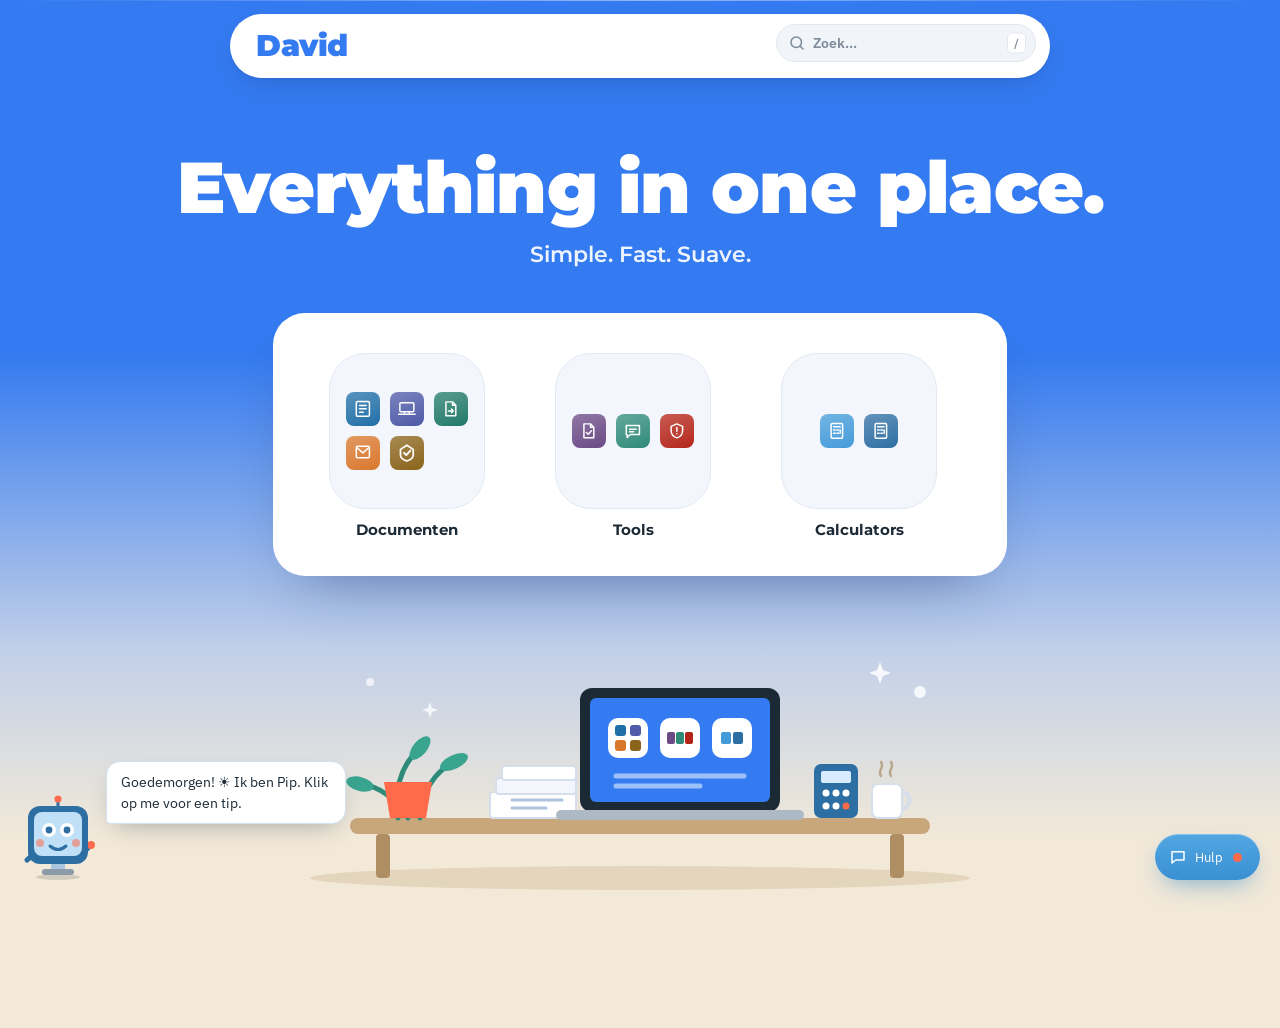
==== index.html @ 95abe72b "Add desk illustration at the bottom of the homepage" ====
<!DOCTYPE html>
<html lang="nl">
<head>
<meta charset="UTF-8">
<meta name="viewport" content="width=device-width, initial-scale=1.0">
<title>Suave – My Computer</title>
<link rel="preconnect" href="https://fonts.googleapis.com">
<link rel="preconnect" href="https://fonts.gstatic.com" crossorigin>
<link href="https://fonts.googleapis.com/css2?family=IBM+Plex+Sans:wght@400;500;600;700&display=swap" rel="stylesheet">
<link href="https://fonts.googleapis.com/css2?family=Montserrat:wght@600;700;800;900&display=swap" rel="stylesheet">
<link rel="icon" type="image/svg+xml" href="favicon.svg">
<link rel="stylesheet" href="site.css">
<style>
  body{ --page-width:1040px; }
  .app-bar-inner{ display:flex; align-items:center; justify-content:flex-end; gap:16px; min-height:40px; }
  .bar-search{ position:relative; display:block; width:260px; max-width:50vw; flex:none; transition:width .2s ease; }
  .bar-search:focus-within{ width:320px; }
  .bar-search input{ width:100%; box-sizing:border-box; min-height:38px; padding:7px 36px; border-radius:19px; font:inherit; font-size:14px; color:#fff;
    background:rgba(255,255,255,.18); border:1px solid rgba(255,255,255,.35); outline:none; -webkit-appearance:none; appearance:none; }
  .bar-search input::placeholder{ color:rgba(255,255,255,.85); }
  .bar-search input:focus{ background:#fff; color:var(--ink); border-color:#fff; box-shadow:0 0 0 3px rgba(255,255,255,.35); }
  .bar-search input:focus::placeholder{ color:#8794A0; }
  .bar-search svg{ position:absolute; left:12px; top:50%; transform:translateY(-50%); color:#fff; pointer-events:none; }
  .bar-search input:focus ~ svg{ color:var(--ink-soft); }
  .bar-search kbd{ position:absolute; right:10px; top:50%; transform:translateY(-50%); font:600 11px/1 var(--font); padding:4px 6px; border-radius:5px; background:rgba(255,255,255,.2); color:#fff; border:1px solid rgba(255,255,255,.35); }
  .bar-search input:focus ~ kbd{ display:none; }
  .sr-only{ position:absolute; width:1px; height:1px; overflow:hidden; clip:rect(0 0 0 0); }

  .home{ min-height:calc(100vh - 140px); display:flex; align-items:center; justify-content:center; padding:32px 16px 96px; box-sizing:border-box; }
  .grid{ list-style:none; margin:0; padding:0; display:grid; grid-template-columns:repeat(3, 170px); gap:56px; justify-content:center; }
  .folder, .app{ display:flex; flex-direction:column; align-items:center; gap:12px; text-decoration:none; color:var(--ink);
    background:none; border:0; padding:0; font:inherit; cursor:pointer; -webkit-tap-highlight-color:transparent; }
  .app-name{ font-size:15px; font-weight:600; text-align:center; line-height:1.25; }
  .folder-icon{ width:156px; height:156px; box-sizing:border-box; padding:18px; border-radius:36px; display:grid; grid-template-columns:repeat(3, 34px); gap:10px; align-content:center; justify-content:center;
    background:rgba(255,255,255,.85); border:1px solid var(--line); box-shadow:0 1px 2px rgba(28,42,54,.05), 0 16px 32px -18px rgba(28,42,54,.35);
    transition:transform .18s ease, box-shadow .18s ease; }
  .folder-icon > span{ aspect-ratio:1; border-radius:8px; display:grid; place-items:center; color:#fff;
    background:linear-gradient(160deg, color-mix(in srgb, var(--c) 75%, #fff), var(--c)); }
  .folder-icon > span{ width:34px; height:34px; } .folder-icon > span svg{ width:58%; height:58%; }
  .folder-icon.n2{ grid-template-columns:repeat(2, 34px); }
  .folder:hover .folder-icon, .folder:focus-visible .folder-icon{ transform:translateY(-4px) scale(1.03); box-shadow:0 1px 2px rgba(28,42,54,.05), 0 24px 40px -20px rgba(28,42,54,.45); }
  .folder:focus-visible{ outline:none; } .folder:focus-visible .folder-icon{ outline:3px solid var(--brand); outline-offset:3px; }

  .apps{ list-style:none; margin:0; padding:0; display:grid; grid-template-columns:repeat(var(--n, 4), 112px); gap:28px 20px; justify-content:center; }
  .app-icon{ width:72px; height:72px; border-radius:20px; display:grid; place-items:center; color:#fff;
    background:linear-gradient(160deg, color-mix(in srgb, var(--c) 72%, #fff), var(--c));
    box-shadow:inset 0 1px 0 rgba(255,255,255,.35), 0 10px 18px -10px var(--c); transition:transform .18s ease; }
  .app-icon svg{ width:34px; height:34px; }
  .app .app-name{ font-size:13.5px; }
  .app:hover .app-icon, .app:focus-visible .app-icon{ transform:translateY(-3px) scale(1.05); }
  .app:focus-visible{ outline:none; } .app:focus-visible .app-icon{ outline:3px solid var(--brand); outline-offset:3px; }

  .sheet{ position:fixed; inset:0; z-index:50; display:grid; place-items:center; padding:16px; background:rgba(20,34,48,.35); backdrop-filter:blur(6px); -webkit-backdrop-filter:blur(6px); }
  .sheet[hidden]{ display:none; }
  .sheet-box{ width:auto; max-width:100%; box-sizing:border-box; background:#fff; border-radius:28px; padding:22px 24px 32px; box-shadow:0 30px 80px -20px rgba(20,34,48,.45); animation:pop .18s ease; }
  @keyframes pop{ from{ opacity:0; transform:scale(.94); } to{ opacity:1; transform:none; } }
  .sheet-head{ display:flex; align-items:center; justify-content:space-between; gap:24px; margin:0 0 26px; }
  .sheet-box{ padding:24px 32px 34px; }
  .sheet-head h2{ margin:0; font-size:20px; font-weight:700; color:var(--ink); }
  .sheet-close{ width:36px; height:36px; border-radius:50%; border:0; background:#EEF3F8; color:var(--ink-soft); font-size:22px; line-height:1; cursor:pointer; }
  .sheet-close:hover{ background:#E1EAF2; color:var(--ink); }

  .results{ width:min(760px, 100%); } .results .apps{ grid-template-columns:repeat(auto-fill, 112px); }
  .results[hidden], .grid[hidden]{ display:none; }
  .results .app[hidden]{ display:none; }
  .no-results{ text-align:center; color:var(--ink-soft); margin:24px 0 0; }

  @media (max-width:560px){
    .grid{ grid-template-columns:repeat(3, 1fr); gap:20px; width:100%; }
    .folder-icon{ width:96px; height:96px; padding:10px; gap:5px; border-radius:24px; grid-template-columns:repeat(3, 22px); } .folder-icon > span{ width:22px; height:22px; } .folder-icon.n2{ grid-template-columns:repeat(2, 22px); }
    .folder-icon > span{ border-radius:6px; }
    .app-name{ font-size:13.5px; }
    .apps, .results .apps{ grid-template-columns:repeat(3, 1fr); gap:22px 8px; } .sheet-box{ width:100%; padding:20px 16px 28px; }
    .app-icon{ width:60px; height:60px; border-radius:16px; }
    .bar-search{ width:160px; } .bar-search:focus-within{ width:200px; } .bar-search kbd{ display:none; }
  }
  @media (prefers-reduced-motion:reduce){ .sheet-box{ animation:none; } .folder-icon, .app-icon{ transition:none; } }
  /* ---- Suave-stijl (paywithsuave.com) ---- */
  body{ background:#F2E9D8; }
  .app-bar{ position:absolute; top:0; left:0; right:0; z-index:5; background:transparent !important; border:0 !important; box-shadow:none !important; }
  .app-bar-inner{ max-width:820px; margin:14px auto 0; padding:10px 14px 10px 26px; background:#fff; border-radius:999px; justify-content:space-between;
    box-shadow:0 1px 2px rgba(20,40,80,.06), 0 10px 30px -14px rgba(20,40,80,.35); }
  .wordmark{ font:900 30px/1 "Montserrat", sans-serif; letter-spacing:-.5px; color:#347AF0; text-decoration:none; }
  .bar-search input{ color:var(--ink); background:#F1F4F9; border-color:#E3E8F0; }
  .bar-search input::placeholder{ color:#7D8A99; }
  .bar-search input:focus{ background:#fff; border-color:#347AF0; box-shadow:0 0 0 3px rgba(52,122,240,.18); }
  .bar-search svg{ color:#7D8A99; }
  .bar-search kbd{ background:#fff; color:#7D8A99; border-color:#E3E8F0; }
  .home{ min-height:100vh; flex-direction:column; justify-content:flex-start; padding:150px 16px 120px;
    background:linear-gradient(#347AF0 0%, #347AF0 38%, #C2D0E8 70%, #F2E9D8 90%, #F2E9D8 100%); }
  .page.home{ max-width:none; width:100%; margin:0; box-sizing:border-box; }
  .hero-title{ margin:0; font:900 clamp(40px, 6.5vw, 72px)/1.05 "Montserrat", sans-serif; letter-spacing:-1px; color:#fff; text-align:center; }
  .hero-sub{ margin:14px 0 44px; font:600 clamp(17px, 2vw, 22px)/1.35 "Montserrat", sans-serif; color:rgba(255,255,255,.92); text-align:center; }
  .panel{ background:#fff; border-radius:32px; padding:40px 56px 36px; box-shadow:0 30px 60px -30px rgba(20,40,80,.45); }
  .results.panel[hidden]{ display:none; }
  .folder-icon{ background:#F3F6FC; border-color:#E3E9F3; box-shadow:none; }
  .folder:hover .folder-icon, .folder:focus-visible .folder-icon{ box-shadow:0 18px 30px -18px rgba(52,122,240,.55); }
  .app-name{ font-family:"Montserrat", sans-serif; font-weight:700; }
  .sheet-head h2{ font-family:"Montserrat", sans-serif; font-weight:800; }
  @media (max-width:560px){
    .app-bar-inner{ margin:10px 10px 0; padding:8px 8px 8px 18px; }
    .wordmark{ font-size:24px; }
    .home{ padding-top:110px; }
    .panel{ padding:26px 14px 22px; border-radius:24px; width:100%; box-sizing:border-box; }
    .hero-sub{ margin-bottom:28px; }
  }
  .scene{ width:min(720px, 100%); margin:56px auto 0; }
  .scene svg{ display:block; width:100%; height:auto; }
  .home{ padding-bottom:40px; }
</style>
</head>
<body>
<header class="app-bar">
  <div class="app-bar-inner">
    <a class="wordmark" href="index.html" aria-label="David – startpagina">David</a>
    <label class="finder bar-search"><span class="sr-only" style="position:absolute;width:1px;height:1px;overflow:hidden;clip:rect(0 0 0 0)">Zoek een document</span>
      <input id="finder" type="search" placeholder="Zoek…" autocomplete="off">
      <svg width="18" height="18" viewBox="0 0 24 24" fill="none" aria-hidden="true"><circle cx="11" cy="11" r="7" stroke="currentColor" stroke-width="2"/><path d="M20 20L16 16" stroke="currentColor" stroke-width="2" stroke-linecap="round"/></svg>
      <kbd>/</kbd></label>
  </div>
</header>
<main class="page home">
  <h1 class="hero-title">Everything in one place.</h1>
  <p class="hero-sub">Simple. Fast. Suave.</p>
  <div class="panel" id="folders-panel">
  <ul class="grid" id="folders">
<li><button class="folder" type="button" data-open="docs" aria-haspopup="dialog"><span class="folder-icon"><span style="--c:#1F6FA8"><svg width="22" height="22" viewBox="0 0 24 24" fill="none" aria-hidden="true"><rect x="4" y="3" width="16" height="18" rx="1.5" stroke="currentColor" stroke-width="1.8"/><path d="M8 8H16M8 12H16M8 16H12.5" stroke="currentColor" stroke-width="1.8" stroke-linecap="round"/></svg></span><span style="--c:#4F5AA8"><svg width="22" height="22" viewBox="0 0 24 24" fill="none" aria-hidden="true"><rect x="3.5" y="4.5" width="17" height="11" rx="1.2" stroke="currentColor" stroke-width="1.8"/><path d="M2 18.5H22" stroke="currentColor" stroke-width="1.8" stroke-linecap="round"/><path d="M9.5 15.5L8.7 18.5M14.5 15.5L15.3 18.5" stroke="currentColor" stroke-width="1.6" stroke-linecap="round"/></svg></span><span style="--c:#1F7A6A"><svg width="22" height="22" viewBox="0 0 24 24" fill="none" aria-hidden="true"><path d="M6 3.5H14L18 7.5V20.5H6V3.5Z" stroke="currentColor" stroke-width="1.8" stroke-linejoin="round"/><path d="M14 3.5V7.5H18" stroke="currentColor" stroke-width="1.8" stroke-linejoin="round"/><path d="M9 14.5H15M15 14.5L12.8 12.3M15 14.5L12.8 16.7" stroke="currentColor" stroke-width="1.8" stroke-linecap="round" stroke-linejoin="round"/></svg></span><span style="--c:#D9772B"><svg width="22" height="22" viewBox="0 0 24 24" fill="none" aria-hidden="true"><path d="M4 5.5C4 4.67 4.67 4 5.5 4H18.5C19.33 4 20 4.67 20 5.5V16.5C20 17.33 19.33 18 18.5 18H5.5C4.67 18 4 17.33 4 16.5V5.5Z" stroke="currentColor" stroke-width="1.8"/><path d="M4.5 5.5L12 12L19.5 5.5" stroke="currentColor" stroke-width="1.8" stroke-linecap="round" stroke-linejoin="round"/></svg></span><span style="--c:#8A6418"><svg width="22" height="22" viewBox="8 8 32 34" fill="none" aria-hidden="true"><path d="M13 19L24 12L35 19V29C35 34 30 37 24 39C18 37 13 34 13 29V19Z" stroke="currentColor" stroke-width="3" stroke-linejoin="round"/><path d="M19 25L23 29L30 21" stroke="currentColor" stroke-width="3.2" stroke-linecap="round" stroke-linejoin="round"/></svg></span></span><span class="app-name">Documenten</span></button></li>
<li><button class="folder" type="button" data-open="tools" aria-haspopup="dialog"><span class="folder-icon"><span style="--c:#6B4A86"><svg width="22" height="22" viewBox="0 0 24 24" fill="none" aria-hidden="true"><path d="M6 3.5H14L18 7.5V20.5H6V3.5Z" stroke="currentColor" stroke-width="1.8" stroke-linejoin="round"/><path d="M14 3.5V7.5H18" stroke="currentColor" stroke-width="1.8" stroke-linejoin="round"/><path d="M9 14L11.2 16.2L15.2 12" stroke="currentColor" stroke-width="1.8" stroke-linecap="round" stroke-linejoin="round"/></svg></span><span style="--c:#2E8B7A"><svg width="22" height="22" viewBox="0 0 24 24" fill="none" aria-hidden="true"><path d="M4 5.5H20V16.5H9L5 20V16.5H4V5.5Z" stroke="currentColor" stroke-width="1.8" stroke-linejoin="round"/><path d="M8 10H16M8 13H13" stroke="currentColor" stroke-width="1.8" stroke-linecap="round"/></svg></span><span style="--c:#B42318"><svg width="22" height="22" viewBox="0 0 24 24" fill="none" aria-hidden="true"><path d="M12 3.5L19 6.5V11.5C19 15.8 16 19.2 12 20.5C8 19.2 5 15.8 5 11.5V6.5L12 3.5Z" stroke="currentColor" stroke-width="1.8" stroke-linejoin="round"/><path d="M12 8V12.5M12 15.5V15.6" stroke="currentColor" stroke-width="1.8" stroke-linecap="round"/></svg></span></span><span class="app-name">Tools</span></button></li>
<li><button class="folder" type="button" data-open="calc" aria-haspopup="dialog"><span class="folder-icon n2"><span style="--c:#439BDA"><svg width="22" height="22" viewBox="0 0 24 24" fill="none" aria-hidden="true"><rect x="5" y="3" width="14" height="18" rx="1.5" stroke="currentColor" stroke-width="1.8"/><path d="M8 7H16M8 11H10M12 11H14M8 15H10M12 15H14M16 11V15" stroke="currentColor" stroke-width="1.8" stroke-linecap="round"/></svg></span><span style="--c:#2E6FA3"><svg width="22" height="22" viewBox="0 0 24 24" fill="none" aria-hidden="true"><rect x="5" y="3" width="14" height="18" rx="1.5" stroke="currentColor" stroke-width="1.8"/><path d="M8 7H16M8 11H10M12 11H14M8 15H10M12 15H14M16 11V15" stroke="currentColor" stroke-width="1.8" stroke-linecap="round"/></svg></span></span><span class="app-name">Calculators</span></button></li>
  </ul>
  </div>
  <div class="scene" aria-hidden="true"><svg viewBox="0 0 720 260" fill="none" xmlns="http://www.w3.org/2000/svg">
    <ellipse cx="360" cy="246" rx="330" ry="12" fill="#E4D6BC"/>
    <rect x="70" y="186" width="580" height="16" rx="8" fill="#C9A77C"/>
    <rect x="96" y="202" width="14" height="44" rx="4" fill="#B08E63"/><rect x="610" y="202" width="14" height="44" rx="4" fill="#B08E63"/>
    <path d="M118 186c-4-30 4-54 22-70M140 186c2-26 14-46 34-56M128 186c-14-22-30-32-48-34" stroke="#2E8B7A" stroke-width="5" stroke-linecap="round"/>
    <ellipse cx="140" cy="116" rx="14" ry="7" transform="rotate(-50 140 116)" fill="#3AA58F"/><ellipse cx="174" cy="130" rx="15" ry="7" transform="rotate(-25 174 130)" fill="#3AA58F"/><ellipse cx="80" cy="152" rx="14" ry="7" transform="rotate(15 80 152)" fill="#3AA58F"/>
    <path d="M104 150h48l-6 36h-36z" fill="#FF6B4A"/>
    <rect x="210" y="160" width="86" height="26" rx="3" fill="#fff" stroke="#D5DFEC" stroke-width="2"/><rect x="216" y="146" width="80" height="16" rx="3" fill="#F3F6FC" stroke="#D5DFEC" stroke-width="2"/><rect x="222" y="134" width="74" height="14" rx="3" fill="#fff" stroke="#D5DFEC" stroke-width="2"/>
    <path d="M232 168h50M232 176h34" stroke="#AFC3DD" stroke-width="3" stroke-linecap="round"/>
    <rect x="300" y="56" width="200" height="124" rx="12" fill="#1C2A36"/><rect x="310" y="66" width="180" height="104" rx="6" fill="#347AF0"/>
    <rect x="276" y="178" width="248" height="10" rx="5" fill="#AEB9C6"/>
    <rect x="328" y="86" width="40" height="40" rx="10" fill="#fff"/><rect x="380" y="86" width="40" height="40" rx="10" fill="#fff"/><rect x="432" y="86" width="40" height="40" rx="10" fill="#fff"/>
    <rect x="335" y="93" width="11" height="11" rx="3" fill="#1F6FA8"/><rect x="350" y="93" width="11" height="11" rx="3" fill="#4F5AA8"/><rect x="335" y="108" width="11" height="11" rx="3" fill="#D9772B"/><rect x="350" y="108" width="11" height="11" rx="3" fill="#8A6418"/>
    <rect x="387" y="100" width="8" height="12" rx="2" fill="#6B4A86"/><rect x="396" y="100" width="8" height="12" rx="2" fill="#2E8B7A"/><rect x="405" y="100" width="8" height="12" rx="2" fill="#B42318"/>
    <rect x="441" y="100" width="10" height="12" rx="2" fill="#439BDA"/><rect x="453" y="100" width="10" height="12" rx="2" fill="#2E6FA3"/>
    <path d="M336 144h128M336 154h84" stroke="#9CC0F8" stroke-width="5" stroke-linecap="round"/>
    <rect x="534" y="132" width="44" height="54" rx="7" fill="#2E6FA3"/><rect x="541" y="139" width="30" height="12" rx="2" fill="#D9ECFF"/>
    <g fill="#fff"><circle cx="546" cy="161" r="3.5"/><circle cx="556" cy="161" r="3.5"/><circle cx="566" cy="161" r="3.5"/><circle cx="546" cy="174" r="3.5"/><circle cx="556" cy="174" r="3.5"/><circle cx="566" cy="174" r="3.5" fill="#FF6B4A"/></g>
    <rect x="592" y="152" width="30" height="34" rx="6" fill="#fff" stroke="#D5DFEC" stroke-width="2"/><path d="M622 160c10 0 10 16 0 16" stroke="#D5DFEC" stroke-width="4" fill="none"/>
    <path d="M601 144c-4-6 4-8 0-14M611 144c-4-6 4-8 0-14" stroke="#B9A88C" stroke-width="2.5" stroke-linecap="round"/>
    <circle cx="640" cy="60" r="6" fill="#fff" opacity=".8"/><circle cx="90" cy="50" r="4" fill="#fff" opacity=".7"/><path d="M600 30l3 8 8 3-8 3-3 8-3-8-8-3 8-3z" fill="#fff" opacity=".85"/><path d="M150 70l2 6 6 2-6 2-2 6-2-6-6-2 6-2z" fill="#fff" opacity=".8"/>
  </svg></div>
  <div class="results panel" id="results" hidden><ul class="apps"><li><a class="app" href="customer-statement.html" style="--c:#1F6FA8" title="Openstaand saldo, te late betalingen en eventueel 15% incassokosten, per contract opgebouwd. Hiervandaan open je ook de lease, final notice en factoring, al ingevuld." data-search="customer statement openstaand saldo, te late betalingen en eventueel 15% incassokosten, per contract opgebouwd. hiervandaan open je ook de lease, final notice en factoring, al ingevuld."><span class="app-icon"><svg width="22" height="22" viewBox="0 0 24 24" fill="none" aria-hidden="true"><rect x="4" y="3" width="16" height="18" rx="1.5" stroke="currentColor" stroke-width="1.8"/><path d="M8 8H16M8 12H16M8 16H12.5" stroke="currentColor" stroke-width="1.8" stroke-linecap="round"/></svg></span><span class="app-name">Customer Statement</span></a></li><li><a class="app" href="lease-agreement.html" style="--c:#4F5AA8" title="Huurovereenkomst met koopoptie. Looptijd, einddatum en contractnummer worden automatisch ingevuld." data-search="lease contract huurovereenkomst met koopoptie. looptijd, einddatum en contractnummer worden automatisch ingevuld."><span class="app-icon"><svg width="22" height="22" viewBox="0 0 24 24" fill="none" aria-hidden="true"><rect x="3.5" y="4.5" width="17" height="11" rx="1.2" stroke="currentColor" stroke-width="1.8"/><path d="M2 18.5H22" stroke="currentColor" stroke-width="1.8" stroke-linecap="round"/><path d="M9.5 15.5L8.7 18.5M14.5 15.5L15.3 18.5" stroke="currentColor" stroke-width="1.6" stroke-linecap="round"/></svg></span><span class="app-name">Lease Contract</span></a></li><li><a class="app" href="factoring.html" style="--c:#1F7A6A" title="Verkoop van facturen aan Suave Solutions LLC. MIMI VENTURE staat standaard als verkoper, de handtekeningen blijven leeg en de PDF krijgt de naam van het abonnement en de klant." data-search="factoring verkoop van facturen aan suave solutions llc. mimi venture staat standaard als verkoper, de handtekeningen blijven leeg en de pdf krijgt de naam van het abonnement en de klant."><span class="app-icon"><svg width="22" height="22" viewBox="0 0 24 24" fill="none" aria-hidden="true"><path d="M6 3.5H14L18 7.5V20.5H6V3.5Z" stroke="currentColor" stroke-width="1.8" stroke-linejoin="round"/><path d="M14 3.5V7.5H18" stroke="currentColor" stroke-width="1.8" stroke-linejoin="round"/><path d="M9 14.5H15M15 14.5L12.8 12.3M15 14.5L12.8 16.7" stroke="currentColor" stroke-width="1.8" stroke-linecap="round" stroke-linejoin="round"/></svg></span><span class="app-name">Factoring</span></a></li><li><a class="app" href="final-notice.html" style="--c:#D9772B" title="Laatste betalingsherinnering als e-mail, met automatische escalatiedatum. Klaar om als PDF te bewaren." data-search="final notice laatste betalingsherinnering als e-mail, met automatische escalatiedatum. klaar om als pdf te bewaren."><span class="app-icon"><svg width="22" height="22" viewBox="0 0 24 24" fill="none" aria-hidden="true"><path d="M4 5.5C4 4.67 4.67 4 5.5 4H18.5C19.33 4 20 4.67 20 5.5V16.5C20 17.33 19.33 18 18.5 18H5.5C4.67 18 4 17.33 4 16.5V5.5Z" stroke="currentColor" stroke-width="1.8"/><path d="M4.5 5.5L12 12L19.5 5.5" stroke="currentColor" stroke-width="1.8" stroke-linecap="round" stroke-linejoin="round"/></svg></span><span class="app-name">Final Notice</span></a></li><li><a class="app" href="bevel-tot-betaling.html" style="--c:#8A6418" title="Verzoekschrift aan het Gerecht om de gedaagde te laten veroordelen tot betaling. Download als Word of PDF." data-search="bevel tot betaling verzoekschrift aan het gerecht om de gedaagde te laten veroordelen tot betaling. download als word of pdf."><span class="app-icon"><svg width="22" height="22" viewBox="8 8 32 34" fill="none" aria-hidden="true"><path d="M13 19L24 12L35 19V29C35 34 30 37 24 39C18 37 13 34 13 29V19Z" stroke="currentColor" stroke-width="3" stroke-linejoin="round"/><path d="M19 25L23 29L30 21" stroke="currentColor" stroke-width="3.2" stroke-linecap="round" stroke-linejoin="round"/></svg></span><span class="app-name">Bevel tot Betaling</span></a></li><li><a class="app" href="betalingen-boeken.html" style="--c:#6B4A86" title="Boek de betalingen uit het rapport van de deurwaarder automatisch in Suave, met een lijst van wat wel en niet geboekt is." data-search="betalingen boeken boek de betalingen uit het rapport van de deurwaarder automatisch in suave, met een lijst van wat wel en niet geboekt is."><span class="app-icon"><svg width="22" height="22" viewBox="0 0 24 24" fill="none" aria-hidden="true"><path d="M6 3.5H14L18 7.5V20.5H6V3.5Z" stroke="currentColor" stroke-width="1.8" stroke-linejoin="round"/><path d="M14 3.5V7.5H18" stroke="currentColor" stroke-width="1.8" stroke-linejoin="round"/><path d="M9 14L11.2 16.2L15.2 12" stroke="currentColor" stroke-width="1.8" stroke-linecap="round" stroke-linejoin="round"/></svg></span><span class="app-name">Betalingen boeken</span></a></li><li><a class="app" href="herinneringen.html" style="--c:#2E8B7A" title="Lees de past due list in Suave en stuur iedereen automatisch de juiste WhatsApp-template (of e-mail) via Intercom." data-search="herinneringen lees de past due list in suave en stuur iedereen automatisch de juiste whatsapp-template (of e-mail) via intercom."><span class="app-icon"><svg width="22" height="22" viewBox="0 0 24 24" fill="none" aria-hidden="true"><path d="M4 5.5H20V16.5H9L5 20V16.5H4V5.5Z" stroke="currentColor" stroke-width="1.8" stroke-linejoin="round"/><path d="M8 10H16M8 13H13" stroke="currentColor" stroke-width="1.8" stroke-linecap="round"/></svg></span><span class="app-name">Herinneringen</span></a></li><li><a class="app" href="fraude.html" style="--c:#B42318" title="Lijst van fraudegebruikers met naam, e-mail, telefoon en maandbedrag, opgeslagen in Cloudflare. Stuur ze de collection_template via Intercom." data-search="fraude contacten lijst van fraudegebruikers met naam, e-mail, telefoon en maandbedrag, opgeslagen in cloudflare. stuur ze de collection_template via intercom."><span class="app-icon"><svg width="22" height="22" viewBox="0 0 24 24" fill="none" aria-hidden="true"><path d="M12 3.5L19 6.5V11.5C19 15.8 16 19.2 12 20.5C8 19.2 5 15.8 5 11.5V6.5L12 3.5Z" stroke="currentColor" stroke-width="1.8" stroke-linejoin="round"/><path d="M12 8V12.5M12 15.5V15.6" stroke="currentColor" stroke-width="1.8" stroke-linecap="round"/></svg></span><span class="app-name">Fraude Contacten</span></a></li><li><a class="app" href="care-plan.html" style="--c:#439BDA" title="Maandbedrag voor product (24% APR) en care plan per looptijd: 30 dagen 7%, 4 mnd 22%, 6 mnd 27%, 12 mnd 46,5%, 24 mnd 93% markup." data-search="care plan maandbedrag voor product (24% apr) en care plan per looptijd: 30 dagen 7%, 4 mnd 22%, 6 mnd 27%, 12 mnd 46,5%, 24 mnd 93% markup."><span class="app-icon"><svg width="22" height="22" viewBox="0 0 24 24" fill="none" aria-hidden="true"><rect x="5" y="3" width="14" height="18" rx="1.5" stroke="currentColor" stroke-width="1.8"/><path d="M8 7H16M8 11H10M12 11H14M8 15H10M12 15H14M16 11V15" stroke="currentColor" stroke-width="1.8" stroke-linecap="round"/></svg></span><span class="app-name">Care Plan</span></a></li><li><a class="app" href="remaining-balance.html" style="--c:#2E6FA3" title="Openstaand saldo van een lease na X betalingen, met de rentes die volgen uit de nieuwe markups (30 dagen 84%, 4 mnd 280,56%, 6 mnd 118,86%, 12 mnd 94,2%, 24 mnd 81,99% per jaar)." data-search="remaining balance openstaand saldo van een lease na x betalingen, met de rentes die volgen uit de nieuwe markups (30 dagen 84%, 4 mnd 280,56%, 6 mnd 118,86%, 12 mnd 94,2%, 24 mnd 81,99% per jaar)."><span class="app-icon"><svg width="22" height="22" viewBox="0 0 24 24" fill="none" aria-hidden="true"><rect x="5" y="3" width="14" height="18" rx="1.5" stroke="currentColor" stroke-width="1.8"/><path d="M8 7H16M8 11H10M12 11H14M8 15H10M12 15H14M16 11V15" stroke="currentColor" stroke-width="1.8" stroke-linecap="round"/></svg></span><span class="app-name">Remaining Balance</span></a></li></ul><p class="no-results" id="no-results" hidden>Geen tools gevonden.</p></div>
</main>
<div class="sheet" id="sheet-docs" role="dialog" aria-modal="true" aria-label="Documenten" hidden><div class="sheet-box"><div class="sheet-head"><h2>Documenten</h2><button class="sheet-close" type="button" aria-label="Sluiten">&times;</button></div><ul class="apps" style="--n:5"><li><a class="app" href="customer-statement.html" style="--c:#1F6FA8" title="Openstaand saldo, te late betalingen en eventueel 15% incassokosten, per contract opgebouwd. Hiervandaan open je ook de lease, final notice en factoring, al ingevuld." data-search="customer statement openstaand saldo, te late betalingen en eventueel 15% incassokosten, per contract opgebouwd. hiervandaan open je ook de lease, final notice en factoring, al ingevuld."><span class="app-icon"><svg width="22" height="22" viewBox="0 0 24 24" fill="none" aria-hidden="true"><rect x="4" y="3" width="16" height="18" rx="1.5" stroke="currentColor" stroke-width="1.8"/><path d="M8 8H16M8 12H16M8 16H12.5" stroke="currentColor" stroke-width="1.8" stroke-linecap="round"/></svg></span><span class="app-name">Customer Statement</span></a></li><li><a class="app" href="lease-agreement.html" style="--c:#4F5AA8" title="Huurovereenkomst met koopoptie. Looptijd, einddatum en contractnummer worden automatisch ingevuld." data-search="lease contract huurovereenkomst met koopoptie. looptijd, einddatum en contractnummer worden automatisch ingevuld."><span class="app-icon"><svg width="22" height="22" viewBox="0 0 24 24" fill="none" aria-hidden="true"><rect x="3.5" y="4.5" width="17" height="11" rx="1.2" stroke="currentColor" stroke-width="1.8"/><path d="M2 18.5H22" stroke="currentColor" stroke-width="1.8" stroke-linecap="round"/><path d="M9.5 15.5L8.7 18.5M14.5 15.5L15.3 18.5" stroke="currentColor" stroke-width="1.6" stroke-linecap="round"/></svg></span><span class="app-name">Lease Contract</span></a></li><li><a class="app" href="factoring.html" style="--c:#1F7A6A" title="Verkoop van facturen aan Suave Solutions LLC. MIMI VENTURE staat standaard als verkoper, de handtekeningen blijven leeg en de PDF krijgt de naam van het abonnement en de klant." data-search="factoring verkoop van facturen aan suave solutions llc. mimi venture staat standaard als verkoper, de handtekeningen blijven leeg en de pdf krijgt de naam van het abonnement en de klant."><span class="app-icon"><svg width="22" height="22" viewBox="0 0 24 24" fill="none" aria-hidden="true"><path d="M6 3.5H14L18 7.5V20.5H6V3.5Z" stroke="currentColor" stroke-width="1.8" stroke-linejoin="round"/><path d="M14 3.5V7.5H18" stroke="currentColor" stroke-width="1.8" stroke-linejoin="round"/><path d="M9 14.5H15M15 14.5L12.8 12.3M15 14.5L12.8 16.7" stroke="currentColor" stroke-width="1.8" stroke-linecap="round" stroke-linejoin="round"/></svg></span><span class="app-name">Factoring</span></a></li><li><a class="app" href="final-notice.html" style="--c:#D9772B" title="Laatste betalingsherinnering als e-mail, met automatische escalatiedatum. Klaar om als PDF te bewaren." data-search="final notice laatste betalingsherinnering als e-mail, met automatische escalatiedatum. klaar om als pdf te bewaren."><span class="app-icon"><svg width="22" height="22" viewBox="0 0 24 24" fill="none" aria-hidden="true"><path d="M4 5.5C4 4.67 4.67 4 5.5 4H18.5C19.33 4 20 4.67 20 5.5V16.5C20 17.33 19.33 18 18.5 18H5.5C4.67 18 4 17.33 4 16.5V5.5Z" stroke="currentColor" stroke-width="1.8"/><path d="M4.5 5.5L12 12L19.5 5.5" stroke="currentColor" stroke-width="1.8" stroke-linecap="round" stroke-linejoin="round"/></svg></span><span class="app-name">Final Notice</span></a></li><li><a class="app" href="bevel-tot-betaling.html" style="--c:#8A6418" title="Verzoekschrift aan het Gerecht om de gedaagde te laten veroordelen tot betaling. Download als Word of PDF." data-search="bevel tot betaling verzoekschrift aan het gerecht om de gedaagde te laten veroordelen tot betaling. download als word of pdf."><span class="app-icon"><svg width="22" height="22" viewBox="8 8 32 34" fill="none" aria-hidden="true"><path d="M13 19L24 12L35 19V29C35 34 30 37 24 39C18 37 13 34 13 29V19Z" stroke="currentColor" stroke-width="3" stroke-linejoin="round"/><path d="M19 25L23 29L30 21" stroke="currentColor" stroke-width="3.2" stroke-linecap="round" stroke-linejoin="round"/></svg></span><span class="app-name">Bevel tot Betaling</span></a></li></ul></div></div>
<div class="sheet" id="sheet-tools" role="dialog" aria-modal="true" aria-label="Tools" hidden><div class="sheet-box"><div class="sheet-head"><h2>Tools</h2><button class="sheet-close" type="button" aria-label="Sluiten">&times;</button></div><ul class="apps" style="--n:3"><li><a class="app" href="betalingen-boeken.html" style="--c:#6B4A86" title="Boek de betalingen uit het rapport van de deurwaarder automatisch in Suave, met een lijst van wat wel en niet geboekt is." data-search="betalingen boeken boek de betalingen uit het rapport van de deurwaarder automatisch in suave, met een lijst van wat wel en niet geboekt is."><span class="app-icon"><svg width="22" height="22" viewBox="0 0 24 24" fill="none" aria-hidden="true"><path d="M6 3.5H14L18 7.5V20.5H6V3.5Z" stroke="currentColor" stroke-width="1.8" stroke-linejoin="round"/><path d="M14 3.5V7.5H18" stroke="currentColor" stroke-width="1.8" stroke-linejoin="round"/><path d="M9 14L11.2 16.2L15.2 12" stroke="currentColor" stroke-width="1.8" stroke-linecap="round" stroke-linejoin="round"/></svg></span><span class="app-name">Betalingen boeken</span></a></li><li><a class="app" href="herinneringen.html" style="--c:#2E8B7A" title="Lees de past due list in Suave en stuur iedereen automatisch de juiste WhatsApp-template (of e-mail) via Intercom." data-search="herinneringen lees de past due list in suave en stuur iedereen automatisch de juiste whatsapp-template (of e-mail) via intercom."><span class="app-icon"><svg width="22" height="22" viewBox="0 0 24 24" fill="none" aria-hidden="true"><path d="M4 5.5H20V16.5H9L5 20V16.5H4V5.5Z" stroke="currentColor" stroke-width="1.8" stroke-linejoin="round"/><path d="M8 10H16M8 13H13" stroke="currentColor" stroke-width="1.8" stroke-linecap="round"/></svg></span><span class="app-name">Herinneringen</span></a></li><li><a class="app" href="fraude.html" style="--c:#B42318" title="Lijst van fraudegebruikers met naam, e-mail, telefoon en maandbedrag, opgeslagen in Cloudflare. Stuur ze de collection_template via Intercom." data-search="fraude contacten lijst van fraudegebruikers met naam, e-mail, telefoon en maandbedrag, opgeslagen in cloudflare. stuur ze de collection_template via intercom."><span class="app-icon"><svg width="22" height="22" viewBox="0 0 24 24" fill="none" aria-hidden="true"><path d="M12 3.5L19 6.5V11.5C19 15.8 16 19.2 12 20.5C8 19.2 5 15.8 5 11.5V6.5L12 3.5Z" stroke="currentColor" stroke-width="1.8" stroke-linejoin="round"/><path d="M12 8V12.5M12 15.5V15.6" stroke="currentColor" stroke-width="1.8" stroke-linecap="round"/></svg></span><span class="app-name">Fraude Contacten</span></a></li></ul></div></div>
<div class="sheet" id="sheet-calc" role="dialog" aria-modal="true" aria-label="Calculators" hidden><div class="sheet-box"><div class="sheet-head"><h2>Calculators</h2><button class="sheet-close" type="button" aria-label="Sluiten">&times;</button></div><ul class="apps" style="--n:2"><li><a class="app" href="care-plan.html" style="--c:#439BDA" title="Maandbedrag voor product (24% APR) en care plan per looptijd: 30 dagen 7%, 4 mnd 22%, 6 mnd 27%, 12 mnd 46,5%, 24 mnd 93% markup." data-search="care plan maandbedrag voor product (24% apr) en care plan per looptijd: 30 dagen 7%, 4 mnd 22%, 6 mnd 27%, 12 mnd 46,5%, 24 mnd 93% markup."><span class="app-icon"><svg width="22" height="22" viewBox="0 0 24 24" fill="none" aria-hidden="true"><rect x="5" y="3" width="14" height="18" rx="1.5" stroke="currentColor" stroke-width="1.8"/><path d="M8 7H16M8 11H10M12 11H14M8 15H10M12 15H14M16 11V15" stroke="currentColor" stroke-width="1.8" stroke-linecap="round"/></svg></span><span class="app-name">Care Plan</span></a></li><li><a class="app" href="remaining-balance.html" style="--c:#2E6FA3" title="Openstaand saldo van een lease na X betalingen, met de rentes die volgen uit de nieuwe markups (30 dagen 84%, 4 mnd 280,56%, 6 mnd 118,86%, 12 mnd 94,2%, 24 mnd 81,99% per jaar)." data-search="remaining balance openstaand saldo van een lease na x betalingen, met de rentes die volgen uit de nieuwe markups (30 dagen 84%, 4 mnd 280,56%, 6 mnd 118,86%, 12 mnd 94,2%, 24 mnd 81,99% per jaar)."><span class="app-icon"><svg width="22" height="22" viewBox="0 0 24 24" fill="none" aria-hidden="true"><rect x="5" y="3" width="14" height="18" rx="1.5" stroke="currentColor" stroke-width="1.8"/><path d="M8 7H16M8 11H10M12 11H14M8 15H10M12 15H14M16 11V15" stroke="currentColor" stroke-width="1.8" stroke-linecap="round"/></svg></span><span class="app-name">Remaining Balance</span></a></li></ul></div></div>
<script>
(function(){
  var grid = document.getElementById('folders'), results = document.getElementById('results'), none = document.getElementById('no-results');
  var f = document.getElementById('finder'), last = null;
  function open(id, from){ var s = document.getElementById('sheet-' + id); if (!s) return; last = from; s.hidden = false; var a = s.querySelector('.app'); if (a) a.focus(); }
  function closeAll(){ document.querySelectorAll('.sheet').forEach(function(s){ s.hidden = true; }); if (last) { last.focus(); last = null; } }
  document.querySelectorAll('.folder').forEach(function(b){ b.addEventListener('click', function(){ open(b.getAttribute('data-open'), b); }); });
  document.querySelectorAll('.sheet').forEach(function(s){
    s.addEventListener('click', function(e){ if (e.target === s) closeAll(); });
    s.querySelector('.sheet-close').addEventListener('click', closeAll);
  });
  var apps = Array.prototype.slice.call(results.querySelectorAll('.app'));
  f.addEventListener('input', function(){
    var q = f.value.trim().toLowerCase(), shown = 0;
    grid.parentNode.hidden = !!q; results.hidden = !q;
    apps.forEach(function(a){ var hit = q && a.getAttribute('data-search').indexOf(q) > -1; a.parentNode.hidden = !hit; if (hit) shown++; });
    none.hidden = !q || shown > 0;
  });
  f.addEventListener('keydown', function(e){
    if (e.key === 'Enter'){ var first = apps.filter(function(a){ return !a.parentNode.hidden; })[0]; if (first) first.click(); }
    if (e.key === 'Escape'){ f.value = ''; f.dispatchEvent(new Event('input')); f.blur(); }
  });
  document.addEventListener('keydown', function(e){
    if (e.key === 'Escape' && document.querySelector('.sheet:not([hidden])')) { closeAll(); return; }
    if (e.metaKey || e.ctrlKey || e.altKey) return;
    var t = e.target.tagName; if (t === 'INPUT' || t === 'TEXTAREA' || t === 'SELECT') return;
    if (e.key === '/'){ e.preventDefault(); f.focus(); }
  });
})();
</script>
<script src="help-chat.js"></script>
<script src="buddy.js"></script>
</body>
</html>
---- site.css ----
/* ==========================================================================
   My Computer tools — shared styles
   Every page links this file:  <link rel="stylesheet" href="site.css">
   Each page sets its colour with <body data-tool="claim|statement|notice|lease|payments|factoring">
   ========================================================================== */

:root{
  --bg:#EAF2F9;
  --surface:#FFFFFF;
  --surface-2:#F2F8FC;
  --ink:#1C2A36;
  --ink-soft:#5C7286;
  --line:#CFE0EE;
  --line-strong:#A9C6DE;
  --brand:#449BDA;
  --brand-ink:#2E6FA3;
  --brand-soft:#E3F1FB;
  --accent:#FF6B4A;           /* gold accent: focus rings + help button */
  --danger:#B42318;
  --danger-soft:#FDEDEB;
  --ok:#22704F;

  /* document colours, also used on the start page */
  --t-claim:#8A6418;     --t-claim-soft:#F5EEDC;
  --t-statement:#1F6FA8; --t-statement-soft:#E6F0F8;
  --t-notice:#D9772B;    --t-notice-soft:#FBEEE2;
  --t-lease:#4F5AA8;     --t-lease-soft:#ECEDF8;
  --t-payments:#6B4A86;  --t-payments-soft:#EFE8F4;
  --t-factoring:#1F7A6A; --t-factoring-soft:#E1F1EE;

  --tool:var(--brand); --tool-soft:var(--brand-soft);

  --font:"IBM Plex Sans", "Segoe UI", system-ui, -apple-system, Roboto, Helvetica, Arial, sans-serif;
  --radius:10px;
  --radius-sm:7px;
}
body[data-tool="claim"]    { --tool:var(--t-claim);     --tool-soft:var(--t-claim-soft); }
body[data-tool="statement"]{ --tool:var(--t-statement); --tool-soft:var(--t-statement-soft); }
body[data-tool="notice"]   { --tool:var(--t-notice);    --tool-soft:var(--t-notice-soft); }
body[data-tool="lease"]    { --tool:var(--t-lease);     --tool-soft:var(--t-lease-soft); }
body[data-tool="payments"] { --tool:var(--t-payments);  --tool-soft:var(--t-payments-soft); }
body[data-tool="factoring"]{ --tool:var(--t-factoring); --tool-soft:var(--t-factoring-soft); }

*,*::before,*::after{ box-sizing:border-box; }
html{ -webkit-text-size-adjust:100%; }
body{
  margin:0;
  font-family:var(--font);
  font-size:15px;
  line-height:1.5;
  color:var(--ink);
  background:var(--bg);
  min-height:100vh;
  padding:0 0 96px;
}
button, input, select, textarea{ font-family:inherit; }
a{ color:var(--brand); }
:focus-visible{ outline:3px solid var(--accent); outline-offset:2px; }
input:focus-visible, select:focus-visible, textarea:focus-visible{ outline:none; }

/* ---------- Top bar ---------- */
.app-bar{
  background:var(--surface);
  border-top:4px solid var(--tool);
  border-bottom:1px solid var(--line);
}
.app-bar-inner{
  max-width:var(--page-width, 880px);
  margin:0 auto;
  padding:12px 20px;
  display:flex;
  align-items:center;
  justify-content:space-between;
  gap:16px;
}
.app-back{
  display:inline-flex; align-items:center; gap:7px;
  color:var(--ink-soft); text-decoration:none;
  font-size:14px; font-weight:500;
  padding:6px 10px 6px 6px; margin-left:-6px;
  border-radius:6px;
}
.app-back:hover{ color:var(--ink); background:var(--surface-2); }
.app-brand{
  display:inline-flex; align-items:center; gap:8px;
  font-size:13.5px; font-weight:600; color:var(--ink-soft);
}
.app-mark{ width:10px; height:10px; border-radius:2px; background:var(--accent); box-shadow:4px 4px 0 var(--brand); margin-right:4px; }

/* ---------- Page ---------- */
.page{
  max-width:var(--page-width, 880px);
  margin:0 auto;
  padding:36px 20px 0;
}
.page-head{
  position:relative;
  padding-left:20px;
  margin:0 0 28px;
}
.page-head::before{
  content:"";
  position:absolute; left:0; top:4px; bottom:4px;
  width:5px; border-radius:3px;
  background:var(--tool);
}
.page-head h1{
  font-size:30px; line-height:1.15; font-weight:700;
  letter-spacing:-0.4px;
  margin:0 0 8px;
}
.page-head p{
  margin:0; max-width:62ch;
  color:var(--ink-soft); font-size:15.5px; line-height:1.55;
}

/* ---------- Sections ---------- */
.section{
  background:var(--surface);
  border:1px solid var(--line);
  border-radius:var(--radius);
  padding:24px 26px 26px;
  margin:0 0 16px;
}
.section > h2, .section-title{
  font-size:17px; font-weight:600; line-height:1.3;
  margin:0 0 18px;
  display:flex; align-items:baseline; gap:10px; flex-wrap:wrap;
}
.opt{
  font-size:12.5px; font-weight:500; color:var(--ink-soft);
  background:var(--surface-2); border:1px solid var(--line);
  border-radius:999px; padding:1px 9px;
}

/* ---------- Fields ---------- */
.row{ display:grid; grid-template-columns:1fr 1fr; gap:0 18px; }
label{ display:block; font-size:13.5px; font-weight:600; color:var(--ink); margin:0 0 6px; }
.hint{ font-size:13px; color:var(--ink-soft); line-height:1.5; margin-top:6px; }
input[type=text], input[type=number], input[type=date], input[type=time], input[type=email], select, textarea{
  width:100%;
  font-size:15px;
  color:var(--ink);
  background:var(--surface);
  border:1px solid var(--line-strong);
  border-radius:var(--radius-sm);
  padding:9px 12px;
  min-height:42px;
  transition:border-color .15s ease, box-shadow .15s ease;
}
input[type=number]{ font-variant-numeric:tabular-nums; }
input::placeholder, textarea::placeholder{ color:#8794A0; }
input:hover, select:hover, textarea:hover{ border-color:#8C9BA8; }
input:focus, select:focus, textarea:focus{
  outline:none;
  border-color:var(--tool);
  box-shadow:0 0 0 3px color-mix(in srgb, var(--tool) 22%, transparent);
}
input:disabled{ background:var(--surface-2); color:var(--ink-soft); }
input[type=checkbox], input[type=radio]{ accent-color:var(--tool); width:18px; height:18px; margin:0; }
input[type=file]{
  width:100%; font-size:14px; color:var(--ink-soft);
  padding:16px; border:1.5px dashed var(--line-strong); border-radius:var(--radius-sm);
  background:var(--surface-2); cursor:pointer;
}
input[type=file]:hover{ border-color:var(--tool); background:var(--tool-soft); }
input[type=file]::file-selector-button{
  font:inherit; font-size:14px; font-weight:600; margin-right:12px;
  padding:8px 14px; border-radius:6px; cursor:pointer;
  border:1px solid var(--line-strong); background:var(--surface); color:var(--ink);
}

[aria-invalid="true"]{ border-color:var(--danger) !important; background:var(--danger-soft) !important; }

/* ---------- Buttons ---------- */
.btn, button.btn{
  display:inline-flex; align-items:center; justify-content:center; gap:8px;
  font-size:15px; font-weight:600; line-height:1.2;
  padding:11px 20px; min-height:44px;
  border-radius:var(--radius-sm);
  border:1px solid transparent;
  cursor:pointer; text-decoration:none;
  transition:background-color .15s ease, border-color .15s ease, color .15s ease;
}
.btn-primary{ background:var(--brand); color:#fff; }
.btn-primary:hover{ background:var(--brand-ink); }
.btn-secondary{ background:var(--surface); color:var(--ink); border-color:var(--line-strong); }
.btn-secondary:hover{ border-color:var(--ink-soft); background:var(--surface-2); }
.btn-quiet{ background:transparent; color:var(--brand); padding-left:10px; padding-right:10px; }
.btn-quiet:hover{ background:var(--brand-soft); }
.btn-danger{ background:var(--surface); color:var(--danger); border-color:#EBB4AE; }
.btn-danger:hover{ background:var(--danger-soft); }
button:disabled, .btn[aria-disabled="true"]{ opacity:.55; cursor:default; }
.btn-wide{ width:100%; }
.actions{ display:flex; gap:10px; flex-wrap:wrap; align-items:center; margin-top:20px; }

/* ---------- Messages ---------- */
.alert-error{
  background:var(--danger-soft); color:var(--danger);
  border:1px solid #F0C2BC; border-left:4px solid var(--danger);
  border-radius:var(--radius-sm);
  padding:11px 14px; font-size:14px; line-height:1.5;
  margin-top:14px;
}
.note{
  background:var(--tool-soft);
  border:1px solid color-mix(in srgb, var(--tool) 25%, transparent);
  border-left:4px solid var(--tool);
  border-radius:var(--radius-sm);
  padding:12px 16px; font-size:14px; line-height:1.55;
}

/* ---------- Responsive / motion / print ---------- */
@media (max-width:640px){
  body{ font-size:15px; }
  .page{ padding-top:24px; }
  .page-head h1{ font-size:25px; }
  .section{ padding:20px 18px 22px; }
  .row{ grid-template-columns:1fr; }
  .app-brand{ display:none; }
}
@media (prefers-reduced-motion:reduce){
  *,*::before,*::after{ transition:none !important; animation:none !important; scroll-behavior:auto !important; }
}
@media print{
  .app-bar, .page-head{ display:none !important; }
  body{ background:#fff; padding:0; }
}

/* ==========================================================================
   Visual refresh — depth, colour and motion (layered on top of the base styles)
   ========================================================================== */
:root{
  --bg:#EAF2F9;
  --navy:#2E6FA3;
  --navy-2:#449BDA;
  --radius:14px;
  --radius-sm:9px;
  --shadow-sm:0 1px 2px rgba(28,42,54,.06), 0 1px 3px rgba(28,42,54,.05);
  --shadow-md:0 4px 12px -2px rgba(28,42,54,.08), 0 2px 4px rgba(28,42,54,.04);
  --shadow-lg:0 18px 40px -12px rgba(28,42,54,.22), 0 4px 10px rgba(28,42,54,.06);
}
body{ background:var(--bg); }

/* Top bar: dark, branded */
.app-bar{
  background:var(--navy);
  border-top:0;
  border-bottom:0;
  box-shadow:inset 0 -3px 0 var(--tool), 0 6px 20px -10px rgba(46,111,163,.6);
  position:sticky; top:0; z-index:20;
}
.app-bar-inner{ padding:14px 20px; }
.app-back{ color:rgba(255,255,255,.78); }
.app-back:hover{ color:#fff; background:rgba(255,255,255,.1); }
.app-brand{ color:#fff; font-size:14px; letter-spacing:.1px; }
.app-mark{ width:12px; height:12px; border-radius:3px; box-shadow:4px 4px 0 #BFE0F6; }

/* Page title: soft tinted card */
.page-head{
  padding:22px 26px 22px 30px;
  background:var(--surface);
  border:1px solid color-mix(in srgb, var(--tool) 18%, var(--line));
  border-radius:var(--radius);
  box-shadow:var(--shadow-md);
  overflow:hidden;
}
.page-head::before{ top:0; bottom:0; width:6px; border-radius:0; }
.page-head h1{ letter-spacing:-0.6px; }

/* Sections: floating cards */
.section{
  border-color:color-mix(in srgb, var(--line) 70%, transparent);
  box-shadow:var(--shadow-md);
  transition:box-shadow .2s ease;
}
.section:focus-within{ box-shadow:var(--shadow-lg); }
.section > h2, .section-title{ font-size:18px; letter-spacing:-.2px; }

/* Inputs */
input[type=text], input[type=number], input[type=date], input[type=time], input[type=email], select, textarea{
  background:var(--surface-2);
  border-color:var(--line);
}
input:focus, select:focus, textarea:focus{ background:var(--surface); }

/* Buttons */
.btn, button.btn{ transition:background-color .15s ease, border-color .15s ease, color .15s ease, transform .15s ease, box-shadow .15s ease; }
.btn-primary{
  background:var(--brand);
  box-shadow:0 1px 0 rgba(255,255,255,.2) inset, 0 6px 14px -6px rgba(68,155,218,.7);
}
.btn-primary:hover{ background:var(--brand-ink); transform:translateY(-1px); box-shadow:0 10px 20px -8px rgba(68,155,218,.75); }
.btn-primary:active{ transform:translateY(0); }
.btn-secondary{ box-shadow:var(--shadow-sm); }
.btn-secondary:hover{ transform:translateY(-1px); }

@media print{
  body{ background:#fff !important; }
  .section{ box-shadow:none !important; }
}

/* David logo in the top bar */
.app-brand{ text-decoration:none; }
.app-logo{ display:block; height:40px; width:auto; }
@media (max-width:640px){ .app-brand{ display:inline-flex !important; } .app-logo{ height:34px; } }

/* ==========================================================================
   Suave blue — based on the logo blue #439BDA
   ========================================================================== */
:root{
  --brand:#439BDA;
  --brand-ink:#2F84C6;
  --brand-soft:#E6F2FC;
  --navy:#439BDA;
  --navy-2:#5AABE3;
  --bg:#F1F7FD;
  --grad-bar:linear-gradient(100deg, #3A92D4 0%, #439BDA 50%, #57AAE3 100%);
  --grad-btn:linear-gradient(180deg, #52A7E2 0%, #3990D2 100%);
  --grad-btn-hover:linear-gradient(180deg, #439BDA 0%, #2F84C6 100%);
}
body{
  background:
    radial-gradient(900px 500px at 8% -5%, rgba(67,155,218,.16), transparent 60%),
    radial-gradient(800px 600px at 100% 100%, rgba(67,155,218,.10), transparent 60%),
    var(--bg);
  background-attachment:fixed;
}
a{ color:var(--brand-ink); }

.app-bar{
  background:var(--grad-bar);
  box-shadow:inset 0 -3px 0 var(--tool), 0 10px 28px -14px rgba(47,132,198,.65);
}
.app-bar::after{
  content:""; position:absolute; left:0; right:0; top:0; height:1px;
  background:linear-gradient(90deg, transparent, rgba(255,255,255,.45), transparent);
}

.btn-primary{
  background:var(--grad-btn);
  box-shadow:0 1px 0 rgba(255,255,255,.3) inset, 0 8px 18px -8px rgba(57,144,210,.75);
}
.btn-primary:hover{
  background:var(--grad-btn-hover);
  box-shadow:0 1px 0 rgba(255,255,255,.25) inset, 0 12px 24px -10px rgba(47,132,198,.8);
}

.section, .page-head{
  box-shadow:0 1px 2px rgba(47,132,198,.06), 0 10px 28px -16px rgba(47,132,198,.30);
}
.section:focus-within{ box-shadow:0 1px 2px rgba(47,132,198,.07), 0 18px 40px -18px rgba(47,132,198,.40); }

input:focus, select:focus, textarea:focus{
  border-color:var(--brand);
  box-shadow:0 0 0 3px rgba(67,155,218,.22);
}

#mchat-root .mchat-btn{
  background:var(--grad-btn);
  box-shadow:0 1px 0 rgba(255,255,255,.3) inset, 0 10px 24px -8px rgba(47,132,198,.6);
}
#mchat-root .mchat-btn:hover{ background:var(--grad-btn-hover); }
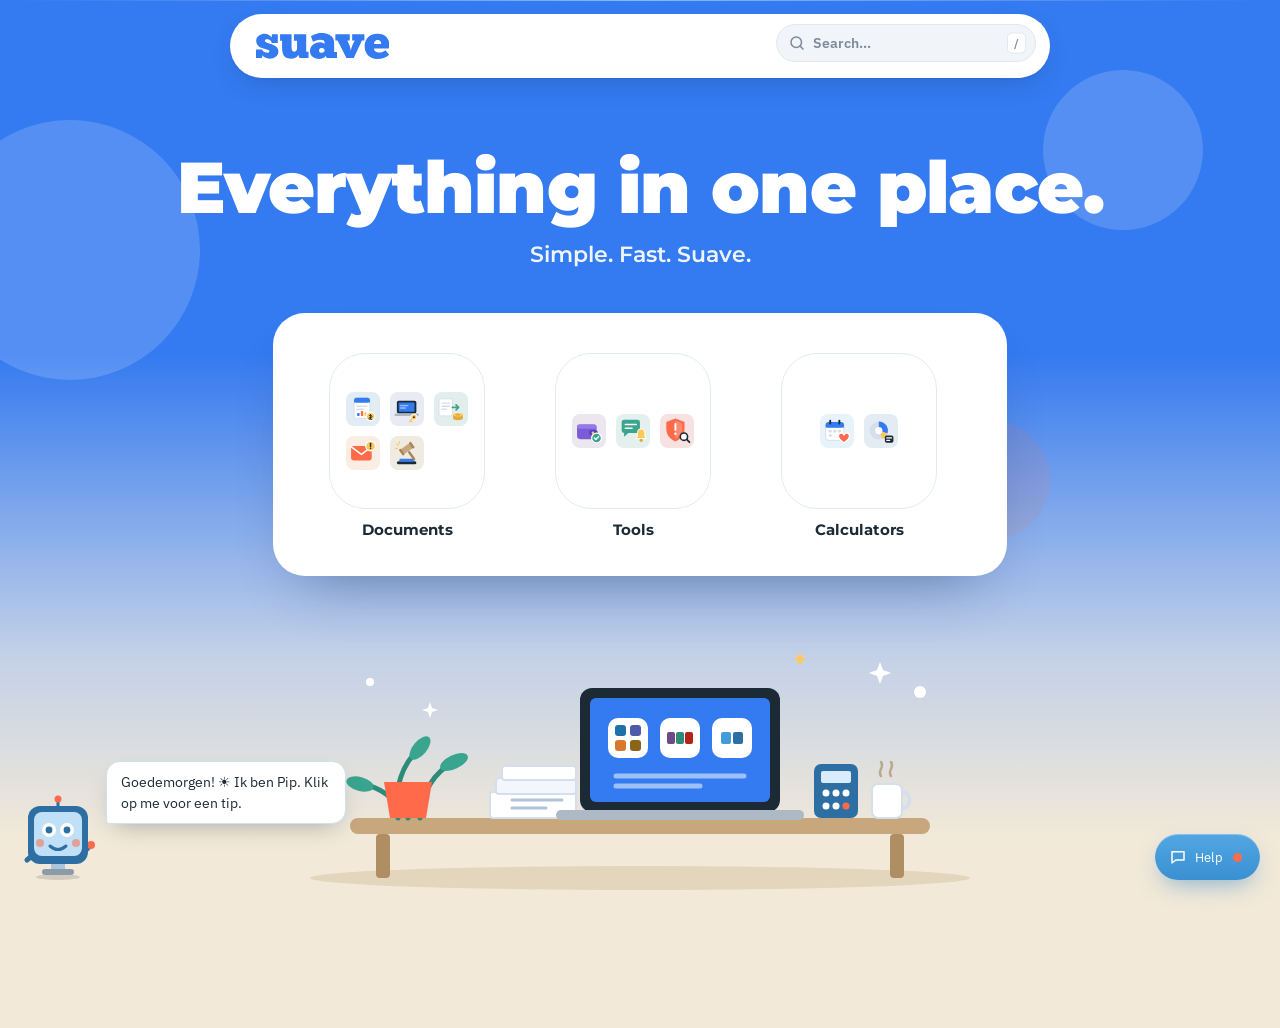
==== commit 27430c08: "Suave logo, illustrated icons, animations, English homepage" ====
--- a/index.html
+++ b/index.html
@@ -1,9 +1,9 @@
 <!DOCTYPE html>
-<html lang="nl">
+<html lang="en">
 <head>
 <meta charset="UTF-8">
 <meta name="viewport" content="width=device-width, initial-scale=1.0">
-<title>Suave – My Computer</title>
+<title>Suave – Tools</title>
 <link rel="preconnect" href="https://fonts.googleapis.com">
 <link rel="preconnect" href="https://fonts.gstatic.com" crossorigin>
 <link href="https://fonts.googleapis.com/css2?family=IBM+Plex+Sans:wght@400;500;600;700&display=swap" rel="stylesheet">
@@ -107,34 +107,74 @@
   .scene{ width:min(720px, 100%); margin:56px auto 0; }
   .scene svg{ display:block; width:100%; height:auto; }
   .home{ padding-bottom:40px; }
+  /* ---- Getekende iconen ---- */
+  .app-icon{ background:color-mix(in srgb, var(--c) 13%, #fff); box-shadow:inset 0 0 0 1px color-mix(in srgb, var(--c) 18%, #fff); }
+  .app-icon svg{ width:78%; height:78%; }
+  .folder-icon > span{ background:color-mix(in srgb, var(--c) 13%, #fff); }
+  .folder-icon > span svg{ width:86%; height:86%; }
+  .folder-icon{ background:#fff; }
+  /* ---- Logo ---- */
+  .wordmark svg{ display:block; height:26px; width:auto; }
+  @media (max-width:560px){ .wordmark svg{ height:21px; } }
+  /* ---- Beweging ---- */
+  .home{ position:relative; overflow:hidden; }
+  .home > *{ position:relative; z-index:1; }
+  .bubble{ position:absolute !important; z-index:0 !important; border-radius:50%; background:rgba(255,255,255,.16); pointer-events:none; animation:drift 14s ease-in-out infinite; }
+  .bubble.b1{ width:260px; height:260px; left:-60px; top:120px; }
+  .bubble.b2{ width:160px; height:160px; right:6%; top:70px; animation-duration:11s; animation-delay:-4s; }
+  .bubble.b3{ width:90px; height:90px; left:22%; top:330px; background:rgba(255,255,255,.12); animation-duration:9s; animation-delay:-2s; }
+  .bubble.b4{ width:120px; height:120px; right:18%; top:420px; background:rgba(255,107,74,.10); animation-duration:13s; animation-delay:-7s; }
+  @keyframes drift{ 0%,100%{ transform:translate(0,0); } 50%{ transform:translate(24px,-30px); } }
+  .hero-title, .hero-sub, .panel, .scene{ animation:rise .7s cubic-bezier(.2,.8,.2,1) both; }
+  .hero-sub{ animation-delay:.08s; } .panel{ animation-delay:.16s; } .scene{ animation-delay:.3s; }
+  @keyframes rise{ from{ opacity:0; transform:translateY(18px); } to{ opacity:1; transform:none; } }
+  .grid > li{ animation:pop .5s cubic-bezier(.3,1.5,.5,1) both; }
+  .grid > li:nth-child(1){ animation-delay:.3s; } .grid > li:nth-child(2){ animation-delay:.38s; } .grid > li:nth-child(3){ animation-delay:.46s; }
+  .folder-icon{ animation:float 5s ease-in-out infinite; }
+  .grid > li:nth-child(2) .folder-icon{ animation-delay:-1.6s; } .grid > li:nth-child(3) .folder-icon{ animation-delay:-3.2s; }
+  @keyframes float{ 0%,100%{ translate:0 0; } 50%{ translate:0 -6px; } }
+  .scene svg{ animation:bob 6s ease-in-out infinite; }
+  @keyframes bob{ 0%,100%{ transform:translateY(0); } 50%{ transform:translateY(-6px); } }
+  .scene .tw{ transform-box:fill-box; transform-origin:center; animation:twinkle 2.6s ease-in-out infinite; }
+  .scene .tw:nth-of-type(2n){ animation-delay:-1.3s; }
+  @keyframes twinkle{ 0%,100%{ opacity:.35; transform:scale(.7); } 50%{ opacity:1; transform:scale(1.15); } }
+  .scene .steam{ animation:steam 2.8s ease-in-out infinite; }
+  .scene .steam + .steam{ animation-delay:-1.4s; }
+  @keyframes steam{ 0%{ opacity:0; transform:translateY(6px); } 40%{ opacity:.9; } 100%{ opacity:0; transform:translateY(-10px); } }
+  .scene .leaf{ transform-box:fill-box; transform-origin:bottom center; animation:sway 4s ease-in-out infinite; }
+  @keyframes sway{ 0%,100%{ transform:rotate(-3deg); } 50%{ transform:rotate(3deg); } }
+  .scene .blink{ animation:blink 3s steps(1) infinite; }
+  @keyframes blink{ 0%,70%{ fill:#FF6B4A; } 71%,100%{ fill:#fff; } }
+  @media (prefers-reduced-motion:reduce){ .bubble, .folder-icon, .scene svg, .scene .tw, .scene .steam, .scene .leaf, .scene .blink, .grid > li, .hero-title, .hero-sub, .panel, .scene{ animation:none !important; } }
 </style>
 </head>
 <body>
 <header class="app-bar">
   <div class="app-bar-inner">
-    <a class="wordmark" href="index.html" aria-label="David – startpagina">David</a>
-    <label class="finder bar-search"><span class="sr-only" style="position:absolute;width:1px;height:1px;overflow:hidden;clip:rect(0 0 0 0)">Zoek een document</span>
-      <input id="finder" type="search" placeholder="Zoek…" autocomplete="off">
+    <a class="wordmark" href="index.html" aria-label="Suave – home"><svg viewBox="0 0 990 193" fill="#347AF0" role="img" aria-label="Suave"><path d="M0 186.1V122.7H47.1C47.1 127.4 48.6 131.3 51.5 134.4C54.5 137.4 57.9 139.8 61.9 141.6C65.9 143.3 70 144.6 74.2 145.3C78.4 146 81.8 146.3 84.4 146.3C87.9 146.3 91.4 145.5 94.8 144C98.2 142.5 99.9 139.3 99.9 134.4C99.9 131.1 97.5 128.4 92.7 126.4C87.9 124.4 81.8 122.5 74.4 120.6C67 118.8 59.1 116.5 50.6 114C42.2 111.4 34.3 107.8 26.9 103.2C19.5 98.7 13.4 92.7 8.6 85.3C3.8 77.9 1.4 68.5 1.4 57C1.4 48.1 3.5 40.4 7.6 33.9C11.7 27.5 16.8 22.2 23 18.1C29.3 14 35.9 11 43.1 9C50.2 7 57 6 63.3 6C75.3 6 86.1 8.7 95.7 14.1C105.3 19.5 112 25.9 115.7 33.4L118.5 10.2H161.8V73.5H116.1C116.1 69.8 115 66.3 112.9 63.1C110.8 60 108 57.2 104.6 54.7C101.2 52.2 97.4 50.3 93.2 48.9C89 47.5 84.6 46.8 80.2 46.8C76.4 46.8 73.2 47.8 70.5 49.8C67.8 51.8 66.5 55 66.5 59.4C66.5 63.4 68.9 66.6 73.9 68.9C78.8 71.3 84.9 73.6 92.3 75.8C99.7 78 107.7 80.5 116.4 83.2C125.1 85.9 133.1 89.5 140.5 93.9C147.9 98.4 154 104 159 111C163.9 117.9 166.4 126.7 166.4 137.5C166.4 145.7 164.5 153.1 160.9 159.7C157.3 166.2 152.5 171.8 146.5 176.4C140.5 181 133.5 184.4 125.6 186.8C117.6 189.1 109.4 190.3 100.9 190.3C88.3 190.3 77.2 187.7 67.7 182.5C58.2 177.4 51.3 171.4 47.1 164.6L44 186.1H0Z"/><path d="M178.7 10.2H263.8V95C263.8 110.2 265.1 121.4 267.8 128.5C270.5 135.7 275.5 139.3 282.8 139.3C288.9 139.3 294.1 136.8 298.4 131.9C302.8 127 304.9 120.5 304.9 112.5V56.6H281.7V10.2H372.8V139.3H390V186.1H323.6L314.1 163.9C312.2 166 309.9 168.6 307.2 171.8C304.5 175 301.2 178 297.4 180.8C293.5 183.6 288.9 186 283.5 188C278.1 190 271.6 191 264.1 191C250.8 191 239.6 189.2 230.5 185.7C221.5 182.2 214.2 176.9 208.7 169.9C203.2 162.8 199.3 153.9 197 143.1C194.6 132.4 193.4 119.7 193.4 105.2V56.6H178.7V10.2Z"/><path d="M408 25C411.5 22.9 416 20.4 421.3 17.6C426.7 14.8 432.8 12 439.5 9.3C446.1 6.6 453.3 4.4 460.9 2.6C468.5 0.9 476.4 0 484.7 0C495.2 0 506.1 1.1 517.4 3.3C528.6 5.6 538.9 9.4 548.1 14.9C557.4 20.5 565 27.9 571 37.3C577 46.7 580 58.4 580 72.5V141H601.1V186.1H525.8L517.4 170.2C514.1 174.7 510.4 178.4 506.3 181.3C502.2 184.2 498 186.5 493.6 188.2C489.3 189.8 485 191 480.8 191.7C476.6 192.4 472.9 192.7 469.9 192.7C461.4 192.7 453.1 191.6 444.9 189.2C436.7 186.9 429.3 183.4 422.8 178.7C416.2 174 410.9 167.9 406.7 160.6C402.6 153.2 400.6 144.3 400.6 134C400.6 124.2 402.5 115.2 406.4 107.3C410.3 99.3 415.5 92.5 422.2 86.9C428.9 81.2 436.7 76.9 445.6 73.9C454.5 70.8 463.9 69.3 473.8 69.3C478.9 69.3 483.5 69.8 487.6 70.9C491.7 71.9 495.3 73.2 498.2 74.6C501.1 76 503.5 77.4 505.2 78.8C507 80.2 508.1 81.1 508.6 81.6V69.3C508.6 61.3 505.4 56 499.1 53.5C492.7 50.9 484.8 49.6 475.2 49.6C464.6 49.6 454.9 51.3 446.1 54.9C437.3 58.4 429.6 62 422.8 65.8L408 25ZM486.1 147C491.5 147 496.1 145.7 500.1 143.1C504.1 140.6 506.9 138 508.6 135.4V122C508.3 121.6 507.8 120.8 507 119.8C506.2 118.7 504.9 117.6 503.3 116.4C501.7 115.2 499.6 114.2 497.1 113.3C494.7 112.3 491.6 111.8 487.8 111.8C480.8 111.8 475.6 113.6 472.3 117.1C469.1 120.6 467.4 125.1 467.4 130.5C467.4 135.4 469.2 139.4 472.7 142.4C476.2 145.5 480.7 147 486.1 147Z"/><path d="M705.1 129.1C705.1 127.2 705.4 124.8 706 121.9C706.6 118.9 707.3 115.7 708.3 112.2C709.2 108.7 710.3 105 711.6 101.3C712.9 97.5 714.3 93.9 715.7 90.4L732.5 54.9H713.9V10.2H804.6V54.9H786.4L725.5 186.1H671L605.6 54.9H589V10.2H696V54.9H678.4L694.6 92.1C696.9 98.9 698.9 105.9 700.5 112.9C702.2 119.9 703.2 125.3 703.7 129.1H705.1Z"/><path d="M990 161.8C976.9 173 963 181 948.5 185.5C934 190.1 917.5 192.4 899.3 192.4C888.2 192.4 877.2 190.6 866.2 186.9C855.2 183.3 845.3 177.7 836.5 170.1C827.7 162.4 820.5 152.6 814.8 140.5C809.2 128.4 806.4 114 806.4 97.1C806.4 82.8 808.9 69.9 813.8 58.6C818.7 47.2 825.4 37.5 833.8 29.5C842.3 21.6 852.2 15.5 863.7 11.4C875.2 7.3 887.7 5.3 901 5.3C915.6 5.3 928.4 7.4 939.5 11.6C950.7 15.8 960 21.7 967.5 29.2C975 36.7 980.6 45.5 984.4 55.7C988.1 65.9 990 77 990 89C990 93.7 989.6 98.3 988.9 102.9C988.2 107.4 987.2 111.7 985.8 115.7H875C875.5 118.1 876.2 120.9 877.3 124.2C878.3 127.4 880.1 130.6 882.7 133.6C885.3 136.7 888.8 139.3 893.3 141.4C897.7 143.5 903.7 144.6 911.2 144.6C914.3 144.6 917.6 144.4 921.2 144.2C924.9 144 928.8 143.3 933 142.1C937.2 140.9 941.7 139.2 946.4 137C951.1 134.8 955.8 131.7 960.5 127.7L990 161.8ZM903.1 52.8C897.7 52.8 893.3 53.8 889.9 55.9C886.5 58 883.8 60.6 881.8 63.5C879.9 66.4 878.5 69.5 877.6 72.8C876.8 76.1 876.3 78.8 876 80.9H929.2C929.2 77.6 928.8 74.3 928.1 70.9C927.4 67.5 926.2 64.4 924.4 61.7C922.6 59 920.1 56.9 916.7 55.2C913.3 53.6 908.8 52.8 903.1 52.8Z"/></svg></a>
+    <label class="finder bar-search"><span class="sr-only" style="position:absolute;width:1px;height:1px;overflow:hidden;clip:rect(0 0 0 0)">Search tools</span>
+      <input id="finder" type="search" placeholder="Search…" autocomplete="off">
       <svg width="18" height="18" viewBox="0 0 24 24" fill="none" aria-hidden="true"><circle cx="11" cy="11" r="7" stroke="currentColor" stroke-width="2"/><path d="M20 20L16 16" stroke="currentColor" stroke-width="2" stroke-linecap="round"/></svg>
       <kbd>/</kbd></label>
   </div>
 </header>
 <main class="page home">
+  <span class="bubble b1"></span><span class="bubble b2"></span><span class="bubble b3"></span><span class="bubble b4"></span>
   <h1 class="hero-title">Everything in one place.</h1>
   <p class="hero-sub">Simple. Fast. Suave.</p>
   <div class="panel" id="folders-panel">
   <ul class="grid" id="folders">
-<li><button class="folder" type="button" data-open="docs" aria-haspopup="dialog"><span class="folder-icon"><span style="--c:#1F6FA8"><svg width="22" height="22" viewBox="0 0 24 24" fill="none" aria-hidden="true"><rect x="4" y="3" width="16" height="18" rx="1.5" stroke="currentColor" stroke-width="1.8"/><path d="M8 8H16M8 12H16M8 16H12.5" stroke="currentColor" stroke-width="1.8" stroke-linecap="round"/></svg></span><span style="--c:#4F5AA8"><svg width="22" height="22" viewBox="0 0 24 24" fill="none" aria-hidden="true"><rect x="3.5" y="4.5" width="17" height="11" rx="1.2" stroke="currentColor" stroke-width="1.8"/><path d="M2 18.5H22" stroke="currentColor" stroke-width="1.8" stroke-linecap="round"/><path d="M9.5 15.5L8.7 18.5M14.5 15.5L15.3 18.5" stroke="currentColor" stroke-width="1.6" stroke-linecap="round"/></svg></span><span style="--c:#1F7A6A"><svg width="22" height="22" viewBox="0 0 24 24" fill="none" aria-hidden="true"><path d="M6 3.5H14L18 7.5V20.5H6V3.5Z" stroke="currentColor" stroke-width="1.8" stroke-linejoin="round"/><path d="M14 3.5V7.5H18" stroke="currentColor" stroke-width="1.8" stroke-linejoin="round"/><path d="M9 14.5H15M15 14.5L12.8 12.3M15 14.5L12.8 16.7" stroke="currentColor" stroke-width="1.8" stroke-linecap="round" stroke-linejoin="round"/></svg></span><span style="--c:#D9772B"><svg width="22" height="22" viewBox="0 0 24 24" fill="none" aria-hidden="true"><path d="M4 5.5C4 4.67 4.67 4 5.5 4H18.5C19.33 4 20 4.67 20 5.5V16.5C20 17.33 19.33 18 18.5 18H5.5C4.67 18 4 17.33 4 16.5V5.5Z" stroke="currentColor" stroke-width="1.8"/><path d="M4.5 5.5L12 12L19.5 5.5" stroke="currentColor" stroke-width="1.8" stroke-linecap="round" stroke-linejoin="round"/></svg></span><span style="--c:#8A6418"><svg width="22" height="22" viewBox="8 8 32 34" fill="none" aria-hidden="true"><path d="M13 19L24 12L35 19V29C35 34 30 37 24 39C18 37 13 34 13 29V19Z" stroke="currentColor" stroke-width="3" stroke-linejoin="round"/><path d="M19 25L23 29L30 21" stroke="currentColor" stroke-width="3.2" stroke-linecap="round" stroke-linejoin="round"/></svg></span></span><span class="app-name">Documenten</span></button></li>
-<li><button class="folder" type="button" data-open="tools" aria-haspopup="dialog"><span class="folder-icon"><span style="--c:#6B4A86"><svg width="22" height="22" viewBox="0 0 24 24" fill="none" aria-hidden="true"><path d="M6 3.5H14L18 7.5V20.5H6V3.5Z" stroke="currentColor" stroke-width="1.8" stroke-linejoin="round"/><path d="M14 3.5V7.5H18" stroke="currentColor" stroke-width="1.8" stroke-linejoin="round"/><path d="M9 14L11.2 16.2L15.2 12" stroke="currentColor" stroke-width="1.8" stroke-linecap="round" stroke-linejoin="round"/></svg></span><span style="--c:#2E8B7A"><svg width="22" height="22" viewBox="0 0 24 24" fill="none" aria-hidden="true"><path d="M4 5.5H20V16.5H9L5 20V16.5H4V5.5Z" stroke="currentColor" stroke-width="1.8" stroke-linejoin="round"/><path d="M8 10H16M8 13H13" stroke="currentColor" stroke-width="1.8" stroke-linecap="round"/></svg></span><span style="--c:#B42318"><svg width="22" height="22" viewBox="0 0 24 24" fill="none" aria-hidden="true"><path d="M12 3.5L19 6.5V11.5C19 15.8 16 19.2 12 20.5C8 19.2 5 15.8 5 11.5V6.5L12 3.5Z" stroke="currentColor" stroke-width="1.8" stroke-linejoin="round"/><path d="M12 8V12.5M12 15.5V15.6" stroke="currentColor" stroke-width="1.8" stroke-linecap="round"/></svg></span></span><span class="app-name">Tools</span></button></li>
-<li><button class="folder" type="button" data-open="calc" aria-haspopup="dialog"><span class="folder-icon n2"><span style="--c:#439BDA"><svg width="22" height="22" viewBox="0 0 24 24" fill="none" aria-hidden="true"><rect x="5" y="3" width="14" height="18" rx="1.5" stroke="currentColor" stroke-width="1.8"/><path d="M8 7H16M8 11H10M12 11H14M8 15H10M12 15H14M16 11V15" stroke="currentColor" stroke-width="1.8" stroke-linecap="round"/></svg></span><span style="--c:#2E6FA3"><svg width="22" height="22" viewBox="0 0 24 24" fill="none" aria-hidden="true"><rect x="5" y="3" width="14" height="18" rx="1.5" stroke="currentColor" stroke-width="1.8"/><path d="M8 7H16M8 11H10M12 11H14M8 15H10M12 15H14M16 11V15" stroke="currentColor" stroke-width="1.8" stroke-linecap="round"/></svg></span></span><span class="app-name">Calculators</span></button></li>
+<li><button class="folder" type="button" data-open="docs" aria-haspopup="dialog"><span class="folder-icon"><span style="--c:#1F6FA8"><svg viewBox="0 0 48 48" fill="none" aria-hidden="true"><rect x="10" y="6" width="26" height="34" rx="4" fill="#fff" stroke="#D5DFEC" stroke-width="1.5"/><rect x="10" y="6" width="26" height="8" rx="4" fill="#347AF0"/><rect x="10" y="10" width="26" height="4" fill="#347AF0"/><path d="M15 20h16M15 25h10" stroke="#D5DFEC" stroke-width="2.5" stroke-linecap="round"/><rect x="15" y="31" width="4" height="5" rx="1" fill="#347AF0"/><rect x="21" y="28" width="4" height="8" rx="1" fill="#FF6B4A"/><rect x="27" y="30" width="4" height="6" rx="1" fill="#FFC857"/><circle cx="37" cy="37" r="7" fill="#FFC857" stroke="#fff" stroke-width="2"/><path d="M37 33.5v7M35 35.5h3a1.5 1.5 0 010 3h-2a1.5 1.5 0 000 3h3" stroke="#1C2A36" stroke-width="1.4" stroke-linecap="round"/></svg></span><span style="--c:#4F5AA8"><svg viewBox="0 0 48 48" fill="none" aria-hidden="true"><rect x="8" y="11" width="32" height="21" rx="3" fill="#1C2A36"/><rect x="11" y="14" width="26" height="15" rx="1.5" fill="#347AF0"/><path d="M14 19h12M14 23h8" stroke="#9CC0F8" stroke-width="2.2" stroke-linecap="round"/><rect x="4" y="32" width="40" height="4" rx="2" fill="#AEB9C6"/><circle cx="36" cy="38" r="5" fill="#FFC857" stroke="#fff" stroke-width="1.5"/><circle cx="36" cy="38" r="1.6" fill="#1C2A36"/><path d="M33 41l-4 4M30.5 43.5l1.5 1.5" stroke="#FFC857" stroke-width="2.4" stroke-linecap="round"/></svg></span><span style="--c:#1F7A6A"><svg viewBox="0 0 48 48" fill="none" aria-hidden="true"><rect x="5" y="8" width="22" height="28" rx="3" fill="#fff" stroke="#D5DFEC" stroke-width="1.5"/><path d="M10 15h12M10 20h12M10 25h7" stroke="#D5DFEC" stroke-width="2.4" stroke-linecap="round"/><path d="M27 22h9" stroke="#3AA58F" stroke-width="3" stroke-linecap="round"/><path d="M33 18l4 4-4 4" stroke="#3AA58F" stroke-width="3" stroke-linecap="round" stroke-linejoin="round"/><ellipse cx="36" cy="40" rx="8" ry="3" fill="#E0A93A"/><rect x="28" y="34" width="16" height="6" fill="#E0A93A"/><ellipse cx="36" cy="34" rx="8" ry="3" fill="#FFC857"/><ellipse cx="36" cy="34" rx="4" ry="1.4" fill="#E0A93A"/></svg></span><span style="--c:#D9772B"><svg viewBox="0 0 48 48" fill="none" aria-hidden="true"><rect x="5" y="13" width="34" height="24" rx="4" fill="#FF6B4A"/><path d="M6 15l16 12 16-12" stroke="#fff" stroke-width="2.5" stroke-linecap="round" stroke-linejoin="round"/><circle cx="37" cy="13" r="8" fill="#FFC857" stroke="#fff" stroke-width="2"/><path d="M37 9v5" stroke="#1C2A36" stroke-width="2.4" stroke-linecap="round"/><circle cx="37" cy="17" r="1.3" fill="#1C2A36"/></svg></span><span style="--c:#8A6418"><svg viewBox="0 0 48 48" fill="none" aria-hidden="true"><rect x="8" y="38" width="32" height="5" rx="2.5" fill="#1C2A36"/><rect x="12" y="34" width="24" height="5" rx="2" fill="#347AF0"/><g transform="rotate(-35 26 20)"><rect x="16" y="12" width="20" height="10" rx="3" fill="#C9A77C"/><rect x="14" y="11" width="4" height="12" rx="1.5" fill="#A8845A"/><rect x="34" y="11" width="4" height="12" rx="1.5" fill="#A8845A"/><rect x="24" y="22" width="4" height="18" rx="2" fill="#A8845A"/></g><path d="M8 10l2 2M6 17h3M12 6v3" stroke="#FFC857" stroke-width="2" stroke-linecap="round"/></svg></span></span><span class="app-name">Documents</span></button></li>
+<li><button class="folder" type="button" data-open="tools" aria-haspopup="dialog"><span class="folder-icon"><span style="--c:#6B4A86"><svg viewBox="0 0 48 48" fill="none" aria-hidden="true"><rect x="5" y="14" width="32" height="24" rx="5" fill="#7B5CD6"/><rect x="5" y="14" width="32" height="7" rx="3" fill="#9479E8"/><rect x="25" y="23" width="14" height="9" rx="4.5" fill="#5B3FB8"/><circle cx="31" cy="27.5" r="2" fill="#FFC857"/><circle cx="37" cy="36" r="8" fill="#3AA58F" stroke="#fff" stroke-width="2"/><path d="M33.5 36l2.5 2.5 4.5-5" stroke="#fff" stroke-width="2.4" stroke-linecap="round" stroke-linejoin="round"/></svg></span><span style="--c:#2E8B7A"><svg viewBox="0 0 48 48" fill="none" aria-hidden="true"><path d="M6 10a4 4 0 014-4h22a4 4 0 014 4v14a4 4 0 01-4 4H17l-7 6v-6a4 4 0 01-4-4z" fill="#3AA58F"/><path d="M12 14h18M12 20h11" stroke="#fff" stroke-width="2.5" stroke-linecap="round"/><path d="M32 27a6 6 0 0112 0v6l2.5 4h-17l2.5-4z" fill="#FFC857" stroke="#fff" stroke-width="1.5" stroke-linejoin="round"/><circle cx="38" cy="40" r="2.6" fill="#E0A93A"/></svg></span><span style="--c:#B42318"><svg viewBox="0 0 48 48" fill="none" aria-hidden="true"><path d="M22 4l15 6v11c0 10-6 17-15 21C13 38 7 31 7 21V10z" fill="#FF6B4A"/><path d="M22 8l11 4.5V21c0 7.5-4.5 13-11 16" fill="#FF8A6F"/><path d="M22 13v10" stroke="#fff" stroke-width="3.2" stroke-linecap="round"/><circle cx="22" cy="29" r="2" fill="#fff"/><circle cx="36" cy="34" r="6" fill="#fff" stroke="#1C2A36" stroke-width="2.6"/><path d="M40.5 38.5L45 43" stroke="#1C2A36" stroke-width="3" stroke-linecap="round"/></svg></span></span><span class="app-name">Tools</span></button></li>
+<li><button class="folder" type="button" data-open="calc" aria-haspopup="dialog"><span class="folder-icon n2"><span style="--c:#439BDA"><svg viewBox="0 0 48 48" fill="none" aria-hidden="true"><rect x="6" y="10" width="30" height="30" rx="5" fill="#fff" stroke="#D5DFEC" stroke-width="1.5"/><rect x="6" y="10" width="30" height="9" rx="5" fill="#347AF0"/><rect x="6" y="15" width="30" height="4" fill="#347AF0"/><rect x="12" y="6" width="3" height="8" rx="1.5" fill="#1C2A36"/><rect x="27" y="6" width="3" height="8" rx="1.5" fill="#1C2A36"/><g fill="#D5DFEC"><rect x="11" y="23" width="5" height="4" rx="1"/><rect x="18.5" y="23" width="5" height="4" rx="1"/><rect x="26" y="23" width="5" height="4" rx="1"/><rect x="11" y="30" width="5" height="4" rx="1"/></g><path d="M36 44s-9-5.5-9-11a4.5 4.5 0 019-1 4.5 4.5 0 019 1c0 5.5-9 11-9 11z" fill="#FF6B4A" stroke="#fff" stroke-width="2"/></svg></span><span style="--c:#2E6FA3"><svg viewBox="0 0 48 48" fill="none" aria-hidden="true"><circle cx="21" cy="24" r="15" fill="#D5DFEC"/><path d="M21 24V9a15 15 0 0114.2 19.8z" fill="#347AF0"/><path d="M21 24l14.2 4.8A15 15 0 0127 37.8z" fill="#FFC857"/><circle cx="21" cy="24" r="6" fill="#fff"/><rect x="31" y="32" width="14" height="12" rx="3" fill="#1C2A36"/><path d="M34 36h8M34 40h5" stroke="#fff" stroke-width="2" stroke-linecap="round"/></svg></span></span><span class="app-name">Calculators</span></button></li>
   </ul>
   </div>
   <div class="scene" aria-hidden="true"><svg viewBox="0 0 720 260" fill="none" xmlns="http://www.w3.org/2000/svg">
     <ellipse cx="360" cy="246" rx="330" ry="12" fill="#E4D6BC"/>
     <rect x="70" y="186" width="580" height="16" rx="8" fill="#C9A77C"/>
     <rect x="96" y="202" width="14" height="44" rx="4" fill="#B08E63"/><rect x="610" y="202" width="14" height="44" rx="4" fill="#B08E63"/>
-    <path d="M118 186c-4-30 4-54 22-70M140 186c2-26 14-46 34-56M128 186c-14-22-30-32-48-34" stroke="#2E8B7A" stroke-width="5" stroke-linecap="round"/>
-    <ellipse cx="140" cy="116" rx="14" ry="7" transform="rotate(-50 140 116)" fill="#3AA58F"/><ellipse cx="174" cy="130" rx="15" ry="7" transform="rotate(-25 174 130)" fill="#3AA58F"/><ellipse cx="80" cy="152" rx="14" ry="7" transform="rotate(15 80 152)" fill="#3AA58F"/>
+    <g class="leaf"><path d="M118 186c-4-30 4-54 22-70M140 186c2-26 14-46 34-56M128 186c-14-22-30-32-48-34" stroke="#2E8B7A" stroke-width="5" stroke-linecap="round"/>
+    <ellipse cx="140" cy="116" rx="14" ry="7" transform="rotate(-50 140 116)" fill="#3AA58F"/><ellipse cx="174" cy="130" rx="15" ry="7" transform="rotate(-25 174 130)" fill="#3AA58F"/><ellipse cx="80" cy="152" rx="14" ry="7" transform="rotate(15 80 152)" fill="#3AA58F"/></g>
     <path d="M104 150h48l-6 36h-36z" fill="#FF6B4A"/>
     <rect x="210" y="160" width="86" height="26" rx="3" fill="#fff" stroke="#D5DFEC" stroke-width="2"/><rect x="216" y="146" width="80" height="16" rx="3" fill="#F3F6FC" stroke="#D5DFEC" stroke-width="2"/><rect x="222" y="134" width="74" height="14" rx="3" fill="#fff" stroke="#D5DFEC" stroke-width="2"/>
     <path d="M232 168h50M232 176h34" stroke="#AFC3DD" stroke-width="3" stroke-linecap="round"/>
@@ -146,16 +186,16 @@
     <rect x="441" y="100" width="10" height="12" rx="2" fill="#439BDA"/><rect x="453" y="100" width="10" height="12" rx="2" fill="#2E6FA3"/>
     <path d="M336 144h128M336 154h84" stroke="#9CC0F8" stroke-width="5" stroke-linecap="round"/>
     <rect x="534" y="132" width="44" height="54" rx="7" fill="#2E6FA3"/><rect x="541" y="139" width="30" height="12" rx="2" fill="#D9ECFF"/>
-    <g fill="#fff"><circle cx="546" cy="161" r="3.5"/><circle cx="556" cy="161" r="3.5"/><circle cx="566" cy="161" r="3.5"/><circle cx="546" cy="174" r="3.5"/><circle cx="556" cy="174" r="3.5"/><circle cx="566" cy="174" r="3.5" fill="#FF6B4A"/></g>
+    <g fill="#fff"><circle cx="546" cy="161" r="3.5"/><circle cx="556" cy="161" r="3.5"/><circle cx="566" cy="161" r="3.5"/><circle cx="546" cy="174" r="3.5"/><circle cx="556" cy="174" r="3.5"/><circle class="blink" cx="566" cy="174" r="3.5" fill="#FF6B4A"/></g>
     <rect x="592" y="152" width="30" height="34" rx="6" fill="#fff" stroke="#D5DFEC" stroke-width="2"/><path d="M622 160c10 0 10 16 0 16" stroke="#D5DFEC" stroke-width="4" fill="none"/>
-    <path d="M601 144c-4-6 4-8 0-14M611 144c-4-6 4-8 0-14" stroke="#B9A88C" stroke-width="2.5" stroke-linecap="round"/>
-    <circle cx="640" cy="60" r="6" fill="#fff" opacity=".8"/><circle cx="90" cy="50" r="4" fill="#fff" opacity=".7"/><path d="M600 30l3 8 8 3-8 3-3 8-3-8-8-3 8-3z" fill="#fff" opacity=".85"/><path d="M150 70l2 6 6 2-6 2-2 6-2-6-6-2 6-2z" fill="#fff" opacity=".8"/>
+    <path class="steam" d="M601 144c-4-6 4-8 0-14" stroke="#B9A88C" stroke-width="2.5" stroke-linecap="round"/><path class="steam" d="M611 144c-4-6 4-8 0-14" stroke="#B9A88C" stroke-width="2.5" stroke-linecap="round"/>
+    <circle class="tw" cx="640" cy="60" r="6" fill="#fff"/><circle class="tw" cx="90" cy="50" r="4" fill="#fff"/><path class="tw" d="M600 30l3 8 8 3-8 3-3 8-3-8-8-3 8-3z" fill="#fff"/><path class="tw" d="M150 70l2 6 6 2-6 2-2 6-2-6-6-2 6-2z" fill="#fff"/><path class="tw" d="M520 20l2 5 5 2-5 2-2 5-2-5-5-2 5-2z" fill="#FFC857"/>
   </svg></div>
-  <div class="results panel" id="results" hidden><ul class="apps"><li><a class="app" href="customer-statement.html" style="--c:#1F6FA8" title="Openstaand saldo, te late betalingen en eventueel 15% incassokosten, per contract opgebouwd. Hiervandaan open je ook de lease, final notice en factoring, al ingevuld." data-search="customer statement openstaand saldo, te late betalingen en eventueel 15% incassokosten, per contract opgebouwd. hiervandaan open je ook de lease, final notice en factoring, al ingevuld."><span class="app-icon"><svg width="22" height="22" viewBox="0 0 24 24" fill="none" aria-hidden="true"><rect x="4" y="3" width="16" height="18" rx="1.5" stroke="currentColor" stroke-width="1.8"/><path d="M8 8H16M8 12H16M8 16H12.5" stroke="currentColor" stroke-width="1.8" stroke-linecap="round"/></svg></span><span class="app-name">Customer Statement</span></a></li><li><a class="app" href="lease-agreement.html" style="--c:#4F5AA8" title="Huurovereenkomst met koopoptie. Looptijd, einddatum en contractnummer worden automatisch ingevuld." data-search="lease contract huurovereenkomst met koopoptie. looptijd, einddatum en contractnummer worden automatisch ingevuld."><span class="app-icon"><svg width="22" height="22" viewBox="0 0 24 24" fill="none" aria-hidden="true"><rect x="3.5" y="4.5" width="17" height="11" rx="1.2" stroke="currentColor" stroke-width="1.8"/><path d="M2 18.5H22" stroke="currentColor" stroke-width="1.8" stroke-linecap="round"/><path d="M9.5 15.5L8.7 18.5M14.5 15.5L15.3 18.5" stroke="currentColor" stroke-width="1.6" stroke-linecap="round"/></svg></span><span class="app-name">Lease Contract</span></a></li><li><a class="app" href="factoring.html" style="--c:#1F7A6A" title="Verkoop van facturen aan Suave Solutions LLC. MIMI VENTURE staat standaard als verkoper, de handtekeningen blijven leeg en de PDF krijgt de naam van het abonnement en de klant." data-search="factoring verkoop van facturen aan suave solutions llc. mimi venture staat standaard als verkoper, de handtekeningen blijven leeg en de pdf krijgt de naam van het abonnement en de klant."><span class="app-icon"><svg width="22" height="22" viewBox="0 0 24 24" fill="none" aria-hidden="true"><path d="M6 3.5H14L18 7.5V20.5H6V3.5Z" stroke="currentColor" stroke-width="1.8" stroke-linejoin="round"/><path d="M14 3.5V7.5H18" stroke="currentColor" stroke-width="1.8" stroke-linejoin="round"/><path d="M9 14.5H15M15 14.5L12.8 12.3M15 14.5L12.8 16.7" stroke="currentColor" stroke-width="1.8" stroke-linecap="round" stroke-linejoin="round"/></svg></span><span class="app-name">Factoring</span></a></li><li><a class="app" href="final-notice.html" style="--c:#D9772B" title="Laatste betalingsherinnering als e-mail, met automatische escalatiedatum. Klaar om als PDF te bewaren." data-search="final notice laatste betalingsherinnering als e-mail, met automatische escalatiedatum. klaar om als pdf te bewaren."><span class="app-icon"><svg width="22" height="22" viewBox="0 0 24 24" fill="none" aria-hidden="true"><path d="M4 5.5C4 4.67 4.67 4 5.5 4H18.5C19.33 4 20 4.67 20 5.5V16.5C20 17.33 19.33 18 18.5 18H5.5C4.67 18 4 17.33 4 16.5V5.5Z" stroke="currentColor" stroke-width="1.8"/><path d="M4.5 5.5L12 12L19.5 5.5" stroke="currentColor" stroke-width="1.8" stroke-linecap="round" stroke-linejoin="round"/></svg></span><span class="app-name">Final Notice</span></a></li><li><a class="app" href="bevel-tot-betaling.html" style="--c:#8A6418" title="Verzoekschrift aan het Gerecht om de gedaagde te laten veroordelen tot betaling. Download als Word of PDF." data-search="bevel tot betaling verzoekschrift aan het gerecht om de gedaagde te laten veroordelen tot betaling. download als word of pdf."><span class="app-icon"><svg width="22" height="22" viewBox="8 8 32 34" fill="none" aria-hidden="true"><path d="M13 19L24 12L35 19V29C35 34 30 37 24 39C18 37 13 34 13 29V19Z" stroke="currentColor" stroke-width="3" stroke-linejoin="round"/><path d="M19 25L23 29L30 21" stroke="currentColor" stroke-width="3.2" stroke-linecap="round" stroke-linejoin="round"/></svg></span><span class="app-name">Bevel tot Betaling</span></a></li><li><a class="app" href="betalingen-boeken.html" style="--c:#6B4A86" title="Boek de betalingen uit het rapport van de deurwaarder automatisch in Suave, met een lijst van wat wel en niet geboekt is." data-search="betalingen boeken boek de betalingen uit het rapport van de deurwaarder automatisch in suave, met een lijst van wat wel en niet geboekt is."><span class="app-icon"><svg width="22" height="22" viewBox="0 0 24 24" fill="none" aria-hidden="true"><path d="M6 3.5H14L18 7.5V20.5H6V3.5Z" stroke="currentColor" stroke-width="1.8" stroke-linejoin="round"/><path d="M14 3.5V7.5H18" stroke="currentColor" stroke-width="1.8" stroke-linejoin="round"/><path d="M9 14L11.2 16.2L15.2 12" stroke="currentColor" stroke-width="1.8" stroke-linecap="round" stroke-linejoin="round"/></svg></span><span class="app-name">Betalingen boeken</span></a></li><li><a class="app" href="herinneringen.html" style="--c:#2E8B7A" title="Lees de past due list in Suave en stuur iedereen automatisch de juiste WhatsApp-template (of e-mail) via Intercom." data-search="herinneringen lees de past due list in suave en stuur iedereen automatisch de juiste whatsapp-template (of e-mail) via intercom."><span class="app-icon"><svg width="22" height="22" viewBox="0 0 24 24" fill="none" aria-hidden="true"><path d="M4 5.5H20V16.5H9L5 20V16.5H4V5.5Z" stroke="currentColor" stroke-width="1.8" stroke-linejoin="round"/><path d="M8 10H16M8 13H13" stroke="currentColor" stroke-width="1.8" stroke-linecap="round"/></svg></span><span class="app-name">Herinneringen</span></a></li><li><a class="app" href="fraude.html" style="--c:#B42318" title="Lijst van fraudegebruikers met naam, e-mail, telefoon en maandbedrag, opgeslagen in Cloudflare. Stuur ze de collection_template via Intercom." data-search="fraude contacten lijst van fraudegebruikers met naam, e-mail, telefoon en maandbedrag, opgeslagen in cloudflare. stuur ze de collection_template via intercom."><span class="app-icon"><svg width="22" height="22" viewBox="0 0 24 24" fill="none" aria-hidden="true"><path d="M12 3.5L19 6.5V11.5C19 15.8 16 19.2 12 20.5C8 19.2 5 15.8 5 11.5V6.5L12 3.5Z" stroke="currentColor" stroke-width="1.8" stroke-linejoin="round"/><path d="M12 8V12.5M12 15.5V15.6" stroke="currentColor" stroke-width="1.8" stroke-linecap="round"/></svg></span><span class="app-name">Fraude Contacten</span></a></li><li><a class="app" href="care-plan.html" style="--c:#439BDA" title="Maandbedrag voor product (24% APR) en care plan per looptijd: 30 dagen 7%, 4 mnd 22%, 6 mnd 27%, 12 mnd 46,5%, 24 mnd 93% markup." data-search="care plan maandbedrag voor product (24% apr) en care plan per looptijd: 30 dagen 7%, 4 mnd 22%, 6 mnd 27%, 12 mnd 46,5%, 24 mnd 93% markup."><span class="app-icon"><svg width="22" height="22" viewBox="0 0 24 24" fill="none" aria-hidden="true"><rect x="5" y="3" width="14" height="18" rx="1.5" stroke="currentColor" stroke-width="1.8"/><path d="M8 7H16M8 11H10M12 11H14M8 15H10M12 15H14M16 11V15" stroke="currentColor" stroke-width="1.8" stroke-linecap="round"/></svg></span><span class="app-name">Care Plan</span></a></li><li><a class="app" href="remaining-balance.html" style="--c:#2E6FA3" title="Openstaand saldo van een lease na X betalingen, met de rentes die volgen uit de nieuwe markups (30 dagen 84%, 4 mnd 280,56%, 6 mnd 118,86%, 12 mnd 94,2%, 24 mnd 81,99% per jaar)." data-search="remaining balance openstaand saldo van een lease na x betalingen, met de rentes die volgen uit de nieuwe markups (30 dagen 84%, 4 mnd 280,56%, 6 mnd 118,86%, 12 mnd 94,2%, 24 mnd 81,99% per jaar)."><span class="app-icon"><svg width="22" height="22" viewBox="0 0 24 24" fill="none" aria-hidden="true"><rect x="5" y="3" width="14" height="18" rx="1.5" stroke="currentColor" stroke-width="1.8"/><path d="M8 7H16M8 11H10M12 11H14M8 15H10M12 15H14M16 11V15" stroke="currentColor" stroke-width="1.8" stroke-linecap="round"/></svg></span><span class="app-name">Remaining Balance</span></a></li></ul><p class="no-results" id="no-results" hidden>Geen tools gevonden.</p></div>
+  <div class="results panel" id="results" hidden><ul class="apps"><li><a class="app" href="customer-statement.html" style="--c:#1F6FA8" title="Outstanding balance, late payments and optional 15% collection costs per contract. Opens the lease, final notice and factoring pre-filled." data-search="customer statement outstanding balance, late payments and optional 15% collection costs per contract. opens the lease, final notice and factoring pre-filled. customer statement openstaand saldo, te late betalingen en eventueel 15% incassokosten, per contract opgebouwd. hiervandaan open je ook de lease, final notice en factoring, al ingevuld."><span class="app-icon"><svg viewBox="0 0 48 48" fill="none" aria-hidden="true"><rect x="10" y="6" width="26" height="34" rx="4" fill="#fff" stroke="#D5DFEC" stroke-width="1.5"/><rect x="10" y="6" width="26" height="8" rx="4" fill="#347AF0"/><rect x="10" y="10" width="26" height="4" fill="#347AF0"/><path d="M15 20h16M15 25h10" stroke="#D5DFEC" stroke-width="2.5" stroke-linecap="round"/><rect x="15" y="31" width="4" height="5" rx="1" fill="#347AF0"/><rect x="21" y="28" width="4" height="8" rx="1" fill="#FF6B4A"/><rect x="27" y="30" width="4" height="6" rx="1" fill="#FFC857"/><circle cx="37" cy="37" r="7" fill="#FFC857" stroke="#fff" stroke-width="2"/><path d="M37 33.5v7M35 35.5h3a1.5 1.5 0 010 3h-2a1.5 1.5 0 000 3h3" stroke="#1C2A36" stroke-width="1.4" stroke-linecap="round"/></svg></span><span class="app-name">Customer Statement</span></a></li><li><a class="app" href="lease-agreement.html" style="--c:#4F5AA8" title="Rent-to-own lease. Term, end date and contract number are filled in automatically." data-search="lease contract rent-to-own lease. term, end date and contract number are filled in automatically. lease contract huurovereenkomst met koopoptie. looptijd, einddatum en contractnummer worden automatisch ingevuld."><span class="app-icon"><svg viewBox="0 0 48 48" fill="none" aria-hidden="true"><rect x="8" y="11" width="32" height="21" rx="3" fill="#1C2A36"/><rect x="11" y="14" width="26" height="15" rx="1.5" fill="#347AF0"/><path d="M14 19h12M14 23h8" stroke="#9CC0F8" stroke-width="2.2" stroke-linecap="round"/><rect x="4" y="32" width="40" height="4" rx="2" fill="#AEB9C6"/><circle cx="36" cy="38" r="5" fill="#FFC857" stroke="#fff" stroke-width="1.5"/><circle cx="36" cy="38" r="1.6" fill="#1C2A36"/><path d="M33 41l-4 4M30.5 43.5l1.5 1.5" stroke="#FFC857" stroke-width="2.4" stroke-linecap="round"/></svg></span><span class="app-name">Lease Contract</span></a></li><li><a class="app" href="factoring.html" style="--c:#1F7A6A" title="Sale of invoices to Suave Solutions LLC, ready as PDF." data-search="factoring sale of invoices to suave solutions llc, ready as pdf. factoring verkoop van facturen aan suave solutions llc. mimi venture staat standaard als verkoper, de handtekeningen blijven leeg en de pdf krijgt de naam van het abonnement en de klant."><span class="app-icon"><svg viewBox="0 0 48 48" fill="none" aria-hidden="true"><rect x="5" y="8" width="22" height="28" rx="3" fill="#fff" stroke="#D5DFEC" stroke-width="1.5"/><path d="M10 15h12M10 20h12M10 25h7" stroke="#D5DFEC" stroke-width="2.4" stroke-linecap="round"/><path d="M27 22h9" stroke="#3AA58F" stroke-width="3" stroke-linecap="round"/><path d="M33 18l4 4-4 4" stroke="#3AA58F" stroke-width="3" stroke-linecap="round" stroke-linejoin="round"/><ellipse cx="36" cy="40" rx="8" ry="3" fill="#E0A93A"/><rect x="28" y="34" width="16" height="6" fill="#E0A93A"/><ellipse cx="36" cy="34" rx="8" ry="3" fill="#FFC857"/><ellipse cx="36" cy="34" rx="4" ry="1.4" fill="#E0A93A"/></svg></span><span class="app-name">Factoring</span></a></li><li><a class="app" href="final-notice.html" style="--c:#D9772B" title="Last payment reminder as e-mail with automatic escalation date. Save as PDF." data-search="final notice last payment reminder as e-mail with automatic escalation date. save as pdf. final notice laatste betalingsherinnering als e-mail, met automatische escalatiedatum. klaar om als pdf te bewaren."><span class="app-icon"><svg viewBox="0 0 48 48" fill="none" aria-hidden="true"><rect x="5" y="13" width="34" height="24" rx="4" fill="#FF6B4A"/><path d="M6 15l16 12 16-12" stroke="#fff" stroke-width="2.5" stroke-linecap="round" stroke-linejoin="round"/><circle cx="37" cy="13" r="8" fill="#FFC857" stroke="#fff" stroke-width="2"/><path d="M37 9v5" stroke="#1C2A36" stroke-width="2.4" stroke-linecap="round"/><circle cx="37" cy="17" r="1.3" fill="#1C2A36"/></svg></span><span class="app-name">Final Notice</span></a></li><li><a class="app" href="bevel-tot-betaling.html" style="--c:#8A6418" title="Court petition (Bevel tot Betaling) asking the court to order payment. Download as Word or PDF." data-search="payment order court petition (bevel tot betaling) asking the court to order payment. download as word or pdf. bevel tot betaling verzoekschrift aan het gerecht om de gedaagde te laten veroordelen tot betaling. download als word of pdf."><span class="app-icon"><svg viewBox="0 0 48 48" fill="none" aria-hidden="true"><rect x="8" y="38" width="32" height="5" rx="2.5" fill="#1C2A36"/><rect x="12" y="34" width="24" height="5" rx="2" fill="#347AF0"/><g transform="rotate(-35 26 20)"><rect x="16" y="12" width="20" height="10" rx="3" fill="#C9A77C"/><rect x="14" y="11" width="4" height="12" rx="1.5" fill="#A8845A"/><rect x="34" y="11" width="4" height="12" rx="1.5" fill="#A8845A"/><rect x="24" y="22" width="4" height="18" rx="2" fill="#A8845A"/></g><path d="M8 10l2 2M6 17h3M12 6v3" stroke="#FFC857" stroke-width="2" stroke-linecap="round"/></svg></span><span class="app-name">Payment Order</span></a></li><li><a class="app" href="betalingen-boeken.html" style="--c:#6B4A86" title="Book the payments from the bailiff report in Suave, with a list of what was and was not booked." data-search="book payments book the payments from the bailiff report in suave, with a list of what was and was not booked. betalingen boeken boek de betalingen uit het rapport van de deurwaarder automatisch in suave, met een lijst van wat wel en niet geboekt is."><span class="app-icon"><svg viewBox="0 0 48 48" fill="none" aria-hidden="true"><rect x="5" y="14" width="32" height="24" rx="5" fill="#7B5CD6"/><rect x="5" y="14" width="32" height="7" rx="3" fill="#9479E8"/><rect x="25" y="23" width="14" height="9" rx="4.5" fill="#5B3FB8"/><circle cx="31" cy="27.5" r="2" fill="#FFC857"/><circle cx="37" cy="36" r="8" fill="#3AA58F" stroke="#fff" stroke-width="2"/><path d="M33.5 36l2.5 2.5 4.5-5" stroke="#fff" stroke-width="2.4" stroke-linecap="round" stroke-linejoin="round"/></svg></span><span class="app-name">Book Payments</span></a></li><li><a class="app" href="herinneringen.html" style="--c:#2E8B7A" title="Read the past due list in Suave and send everyone the right WhatsApp template or e-mail via Intercom." data-search="reminders read the past due list in suave and send everyone the right whatsapp template or e-mail via intercom. herinneringen lees de past due list in suave en stuur iedereen automatisch de juiste whatsapp-template (of e-mail) via intercom."><span class="app-icon"><svg viewBox="0 0 48 48" fill="none" aria-hidden="true"><path d="M6 10a4 4 0 014-4h22a4 4 0 014 4v14a4 4 0 01-4 4H17l-7 6v-6a4 4 0 01-4-4z" fill="#3AA58F"/><path d="M12 14h18M12 20h11" stroke="#fff" stroke-width="2.5" stroke-linecap="round"/><path d="M32 27a6 6 0 0112 0v6l2.5 4h-17l2.5-4z" fill="#FFC857" stroke="#fff" stroke-width="1.5" stroke-linejoin="round"/><circle cx="38" cy="40" r="2.6" fill="#E0A93A"/></svg></span><span class="app-name">Reminders</span></a></li><li><a class="app" href="fraude.html" style="--c:#B42318" title="List of fraud users with name, e-mail, phone and monthly amount. Send them the collection_template via Intercom." data-search="fraud contacts list of fraud users with name, e-mail, phone and monthly amount. send them the collection_template via intercom. fraude contacten lijst van fraudegebruikers met naam, e-mail, telefoon en maandbedrag, opgeslagen in cloudflare. stuur ze de collection_template via intercom."><span class="app-icon"><svg viewBox="0 0 48 48" fill="none" aria-hidden="true"><path d="M22 4l15 6v11c0 10-6 17-15 21C13 38 7 31 7 21V10z" fill="#FF6B4A"/><path d="M22 8l11 4.5V21c0 7.5-4.5 13-11 16" fill="#FF8A6F"/><path d="M22 13v10" stroke="#fff" stroke-width="3.2" stroke-linecap="round"/><circle cx="22" cy="29" r="2" fill="#fff"/><circle cx="36" cy="34" r="6" fill="#fff" stroke="#1C2A36" stroke-width="2.6"/><path d="M40.5 38.5L45 43" stroke="#1C2A36" stroke-width="3" stroke-linecap="round"/></svg></span><span class="app-name">Fraud Contacts</span></a></li><li><a class="app" href="care-plan.html" style="--c:#439BDA" title="Monthly amount for product and care plan per term." data-search="care plan monthly amount for product and care plan per term. care plan maandbedrag voor product (24% apr) en care plan per looptijd: 30 dagen 7%, 4 mnd 22%, 6 mnd 27%, 12 mnd 46,5%, 24 mnd 93% markup."><span class="app-icon"><svg viewBox="0 0 48 48" fill="none" aria-hidden="true"><rect x="6" y="10" width="30" height="30" rx="5" fill="#fff" stroke="#D5DFEC" stroke-width="1.5"/><rect x="6" y="10" width="30" height="9" rx="5" fill="#347AF0"/><rect x="6" y="15" width="30" height="4" fill="#347AF0"/><rect x="12" y="6" width="3" height="8" rx="1.5" fill="#1C2A36"/><rect x="27" y="6" width="3" height="8" rx="1.5" fill="#1C2A36"/><g fill="#D5DFEC"><rect x="11" y="23" width="5" height="4" rx="1"/><rect x="18.5" y="23" width="5" height="4" rx="1"/><rect x="26" y="23" width="5" height="4" rx="1"/><rect x="11" y="30" width="5" height="4" rx="1"/></g><path d="M36 44s-9-5.5-9-11a4.5 4.5 0 019-1 4.5 4.5 0 019 1c0 5.5-9 11-9 11z" fill="#FF6B4A" stroke="#fff" stroke-width="2"/></svg></span><span class="app-name">Care Plan</span></a></li><li><a class="app" href="remaining-balance.html" style="--c:#2E6FA3" title="Outstanding lease balance after X payments." data-search="remaining balance outstanding lease balance after x payments. remaining balance openstaand saldo van een lease na x betalingen, met de rentes die volgen uit de nieuwe markups (30 dagen 84%, 4 mnd 280,56%, 6 mnd 118,86%, 12 mnd 94,2%, 24 mnd 81,99% per jaar)."><span class="app-icon"><svg viewBox="0 0 48 48" fill="none" aria-hidden="true"><circle cx="21" cy="24" r="15" fill="#D5DFEC"/><path d="M21 24V9a15 15 0 0114.2 19.8z" fill="#347AF0"/><path d="M21 24l14.2 4.8A15 15 0 0127 37.8z" fill="#FFC857"/><circle cx="21" cy="24" r="6" fill="#fff"/><rect x="31" y="32" width="14" height="12" rx="3" fill="#1C2A36"/><path d="M34 36h8M34 40h5" stroke="#fff" stroke-width="2" stroke-linecap="round"/></svg></span><span class="app-name">Remaining Balance</span></a></li></ul><p class="no-results" id="no-results" hidden>No tools found.</p></div>
 </main>
-<div class="sheet" id="sheet-docs" role="dialog" aria-modal="true" aria-label="Documenten" hidden><div class="sheet-box"><div class="sheet-head"><h2>Documenten</h2><button class="sheet-close" type="button" aria-label="Sluiten">&times;</button></div><ul class="apps" style="--n:5"><li><a class="app" href="customer-statement.html" style="--c:#1F6FA8" title="Openstaand saldo, te late betalingen en eventueel 15% incassokosten, per contract opgebouwd. Hiervandaan open je ook de lease, final notice en factoring, al ingevuld." data-search="customer statement openstaand saldo, te late betalingen en eventueel 15% incassokosten, per contract opgebouwd. hiervandaan open je ook de lease, final notice en factoring, al ingevuld."><span class="app-icon"><svg width="22" height="22" viewBox="0 0 24 24" fill="none" aria-hidden="true"><rect x="4" y="3" width="16" height="18" rx="1.5" stroke="currentColor" stroke-width="1.8"/><path d="M8 8H16M8 12H16M8 16H12.5" stroke="currentColor" stroke-width="1.8" stroke-linecap="round"/></svg></span><span class="app-name">Customer Statement</span></a></li><li><a class="app" href="lease-agreement.html" style="--c:#4F5AA8" title="Huurovereenkomst met koopoptie. Looptijd, einddatum en contractnummer worden automatisch ingevuld." data-search="lease contract huurovereenkomst met koopoptie. looptijd, einddatum en contractnummer worden automatisch ingevuld."><span class="app-icon"><svg width="22" height="22" viewBox="0 0 24 24" fill="none" aria-hidden="true"><rect x="3.5" y="4.5" width="17" height="11" rx="1.2" stroke="currentColor" stroke-width="1.8"/><path d="M2 18.5H22" stroke="currentColor" stroke-width="1.8" stroke-linecap="round"/><path d="M9.5 15.5L8.7 18.5M14.5 15.5L15.3 18.5" stroke="currentColor" stroke-width="1.6" stroke-linecap="round"/></svg></span><span class="app-name">Lease Contract</span></a></li><li><a class="app" href="factoring.html" style="--c:#1F7A6A" title="Verkoop van facturen aan Suave Solutions LLC. MIMI VENTURE staat standaard als verkoper, de handtekeningen blijven leeg en de PDF krijgt de naam van het abonnement en de klant." data-search="factoring verkoop van facturen aan suave solutions llc. mimi venture staat standaard als verkoper, de handtekeningen blijven leeg en de pdf krijgt de naam van het abonnement en de klant."><span class="app-icon"><svg width="22" height="22" viewBox="0 0 24 24" fill="none" aria-hidden="true"><path d="M6 3.5H14L18 7.5V20.5H6V3.5Z" stroke="currentColor" stroke-width="1.8" stroke-linejoin="round"/><path d="M14 3.5V7.5H18" stroke="currentColor" stroke-width="1.8" stroke-linejoin="round"/><path d="M9 14.5H15M15 14.5L12.8 12.3M15 14.5L12.8 16.7" stroke="currentColor" stroke-width="1.8" stroke-linecap="round" stroke-linejoin="round"/></svg></span><span class="app-name">Factoring</span></a></li><li><a class="app" href="final-notice.html" style="--c:#D9772B" title="Laatste betalingsherinnering als e-mail, met automatische escalatiedatum. Klaar om als PDF te bewaren." data-search="final notice laatste betalingsherinnering als e-mail, met automatische escalatiedatum. klaar om als pdf te bewaren."><span class="app-icon"><svg width="22" height="22" viewBox="0 0 24 24" fill="none" aria-hidden="true"><path d="M4 5.5C4 4.67 4.67 4 5.5 4H18.5C19.33 4 20 4.67 20 5.5V16.5C20 17.33 19.33 18 18.5 18H5.5C4.67 18 4 17.33 4 16.5V5.5Z" stroke="currentColor" stroke-width="1.8"/><path d="M4.5 5.5L12 12L19.5 5.5" stroke="currentColor" stroke-width="1.8" stroke-linecap="round" stroke-linejoin="round"/></svg></span><span class="app-name">Final Notice</span></a></li><li><a class="app" href="bevel-tot-betaling.html" style="--c:#8A6418" title="Verzoekschrift aan het Gerecht om de gedaagde te laten veroordelen tot betaling. Download als Word of PDF." data-search="bevel tot betaling verzoekschrift aan het gerecht om de gedaagde te laten veroordelen tot betaling. download als word of pdf."><span class="app-icon"><svg width="22" height="22" viewBox="8 8 32 34" fill="none" aria-hidden="true"><path d="M13 19L24 12L35 19V29C35 34 30 37 24 39C18 37 13 34 13 29V19Z" stroke="currentColor" stroke-width="3" stroke-linejoin="round"/><path d="M19 25L23 29L30 21" stroke="currentColor" stroke-width="3.2" stroke-linecap="round" stroke-linejoin="round"/></svg></span><span class="app-name">Bevel tot Betaling</span></a></li></ul></div></div>
-<div class="sheet" id="sheet-tools" role="dialog" aria-modal="true" aria-label="Tools" hidden><div class="sheet-box"><div class="sheet-head"><h2>Tools</h2><button class="sheet-close" type="button" aria-label="Sluiten">&times;</button></div><ul class="apps" style="--n:3"><li><a class="app" href="betalingen-boeken.html" style="--c:#6B4A86" title="Boek de betalingen uit het rapport van de deurwaarder automatisch in Suave, met een lijst van wat wel en niet geboekt is." data-search="betalingen boeken boek de betalingen uit het rapport van de deurwaarder automatisch in suave, met een lijst van wat wel en niet geboekt is."><span class="app-icon"><svg width="22" height="22" viewBox="0 0 24 24" fill="none" aria-hidden="true"><path d="M6 3.5H14L18 7.5V20.5H6V3.5Z" stroke="currentColor" stroke-width="1.8" stroke-linejoin="round"/><path d="M14 3.5V7.5H18" stroke="currentColor" stroke-width="1.8" stroke-linejoin="round"/><path d="M9 14L11.2 16.2L15.2 12" stroke="currentColor" stroke-width="1.8" stroke-linecap="round" stroke-linejoin="round"/></svg></span><span class="app-name">Betalingen boeken</span></a></li><li><a class="app" href="herinneringen.html" style="--c:#2E8B7A" title="Lees de past due list in Suave en stuur iedereen automatisch de juiste WhatsApp-template (of e-mail) via Intercom." data-search="herinneringen lees de past due list in suave en stuur iedereen automatisch de juiste whatsapp-template (of e-mail) via intercom."><span class="app-icon"><svg width="22" height="22" viewBox="0 0 24 24" fill="none" aria-hidden="true"><path d="M4 5.5H20V16.5H9L5 20V16.5H4V5.5Z" stroke="currentColor" stroke-width="1.8" stroke-linejoin="round"/><path d="M8 10H16M8 13H13" stroke="currentColor" stroke-width="1.8" stroke-linecap="round"/></svg></span><span class="app-name">Herinneringen</span></a></li><li><a class="app" href="fraude.html" style="--c:#B42318" title="Lijst van fraudegebruikers met naam, e-mail, telefoon en maandbedrag, opgeslagen in Cloudflare. Stuur ze de collection_template via Intercom." data-search="fraude contacten lijst van fraudegebruikers met naam, e-mail, telefoon en maandbedrag, opgeslagen in cloudflare. stuur ze de collection_template via intercom."><span class="app-icon"><svg width="22" height="22" viewBox="0 0 24 24" fill="none" aria-hidden="true"><path d="M12 3.5L19 6.5V11.5C19 15.8 16 19.2 12 20.5C8 19.2 5 15.8 5 11.5V6.5L12 3.5Z" stroke="currentColor" stroke-width="1.8" stroke-linejoin="round"/><path d="M12 8V12.5M12 15.5V15.6" stroke="currentColor" stroke-width="1.8" stroke-linecap="round"/></svg></span><span class="app-name">Fraude Contacten</span></a></li></ul></div></div>
-<div class="sheet" id="sheet-calc" role="dialog" aria-modal="true" aria-label="Calculators" hidden><div class="sheet-box"><div class="sheet-head"><h2>Calculators</h2><button class="sheet-close" type="button" aria-label="Sluiten">&times;</button></div><ul class="apps" style="--n:2"><li><a class="app" href="care-plan.html" style="--c:#439BDA" title="Maandbedrag voor product (24% APR) en care plan per looptijd: 30 dagen 7%, 4 mnd 22%, 6 mnd 27%, 12 mnd 46,5%, 24 mnd 93% markup." data-search="care plan maandbedrag voor product (24% apr) en care plan per looptijd: 30 dagen 7%, 4 mnd 22%, 6 mnd 27%, 12 mnd 46,5%, 24 mnd 93% markup."><span class="app-icon"><svg width="22" height="22" viewBox="0 0 24 24" fill="none" aria-hidden="true"><rect x="5" y="3" width="14" height="18" rx="1.5" stroke="currentColor" stroke-width="1.8"/><path d="M8 7H16M8 11H10M12 11H14M8 15H10M12 15H14M16 11V15" stroke="currentColor" stroke-width="1.8" stroke-linecap="round"/></svg></span><span class="app-name">Care Plan</span></a></li><li><a class="app" href="remaining-balance.html" style="--c:#2E6FA3" title="Openstaand saldo van een lease na X betalingen, met de rentes die volgen uit de nieuwe markups (30 dagen 84%, 4 mnd 280,56%, 6 mnd 118,86%, 12 mnd 94,2%, 24 mnd 81,99% per jaar)." data-search="remaining balance openstaand saldo van een lease na x betalingen, met de rentes die volgen uit de nieuwe markups (30 dagen 84%, 4 mnd 280,56%, 6 mnd 118,86%, 12 mnd 94,2%, 24 mnd 81,99% per jaar)."><span class="app-icon"><svg width="22" height="22" viewBox="0 0 24 24" fill="none" aria-hidden="true"><rect x="5" y="3" width="14" height="18" rx="1.5" stroke="currentColor" stroke-width="1.8"/><path d="M8 7H16M8 11H10M12 11H14M8 15H10M12 15H14M16 11V15" stroke="currentColor" stroke-width="1.8" stroke-linecap="round"/></svg></span><span class="app-name">Remaining Balance</span></a></li></ul></div></div>
+<div class="sheet" id="sheet-docs" role="dialog" aria-modal="true" aria-label="Documents" hidden><div class="sheet-box"><div class="sheet-head"><h2>Documents</h2><button class="sheet-close" type="button" aria-label="Close">&times;</button></div><ul class="apps" style="--n:5"><li><a class="app" href="customer-statement.html" style="--c:#1F6FA8" title="Outstanding balance, late payments and optional 15% collection costs per contract. Opens the lease, final notice and factoring pre-filled." data-search="customer statement outstanding balance, late payments and optional 15% collection costs per contract. opens the lease, final notice and factoring pre-filled. customer statement openstaand saldo, te late betalingen en eventueel 15% incassokosten, per contract opgebouwd. hiervandaan open je ook de lease, final notice en factoring, al ingevuld."><span class="app-icon"><svg viewBox="0 0 48 48" fill="none" aria-hidden="true"><rect x="10" y="6" width="26" height="34" rx="4" fill="#fff" stroke="#D5DFEC" stroke-width="1.5"/><rect x="10" y="6" width="26" height="8" rx="4" fill="#347AF0"/><rect x="10" y="10" width="26" height="4" fill="#347AF0"/><path d="M15 20h16M15 25h10" stroke="#D5DFEC" stroke-width="2.5" stroke-linecap="round"/><rect x="15" y="31" width="4" height="5" rx="1" fill="#347AF0"/><rect x="21" y="28" width="4" height="8" rx="1" fill="#FF6B4A"/><rect x="27" y="30" width="4" height="6" rx="1" fill="#FFC857"/><circle cx="37" cy="37" r="7" fill="#FFC857" stroke="#fff" stroke-width="2"/><path d="M37 33.5v7M35 35.5h3a1.5 1.5 0 010 3h-2a1.5 1.5 0 000 3h3" stroke="#1C2A36" stroke-width="1.4" stroke-linecap="round"/></svg></span><span class="app-name">Customer Statement</span></a></li><li><a class="app" href="lease-agreement.html" style="--c:#4F5AA8" title="Rent-to-own lease. Term, end date and contract number are filled in automatically." data-search="lease contract rent-to-own lease. term, end date and contract number are filled in automatically. lease contract huurovereenkomst met koopoptie. looptijd, einddatum en contractnummer worden automatisch ingevuld."><span class="app-icon"><svg viewBox="0 0 48 48" fill="none" aria-hidden="true"><rect x="8" y="11" width="32" height="21" rx="3" fill="#1C2A36"/><rect x="11" y="14" width="26" height="15" rx="1.5" fill="#347AF0"/><path d="M14 19h12M14 23h8" stroke="#9CC0F8" stroke-width="2.2" stroke-linecap="round"/><rect x="4" y="32" width="40" height="4" rx="2" fill="#AEB9C6"/><circle cx="36" cy="38" r="5" fill="#FFC857" stroke="#fff" stroke-width="1.5"/><circle cx="36" cy="38" r="1.6" fill="#1C2A36"/><path d="M33 41l-4 4M30.5 43.5l1.5 1.5" stroke="#FFC857" stroke-width="2.4" stroke-linecap="round"/></svg></span><span class="app-name">Lease Contract</span></a></li><li><a class="app" href="factoring.html" style="--c:#1F7A6A" title="Sale of invoices to Suave Solutions LLC, ready as PDF." data-search="factoring sale of invoices to suave solutions llc, ready as pdf. factoring verkoop van facturen aan suave solutions llc. mimi venture staat standaard als verkoper, de handtekeningen blijven leeg en de pdf krijgt de naam van het abonnement en de klant."><span class="app-icon"><svg viewBox="0 0 48 48" fill="none" aria-hidden="true"><rect x="5" y="8" width="22" height="28" rx="3" fill="#fff" stroke="#D5DFEC" stroke-width="1.5"/><path d="M10 15h12M10 20h12M10 25h7" stroke="#D5DFEC" stroke-width="2.4" stroke-linecap="round"/><path d="M27 22h9" stroke="#3AA58F" stroke-width="3" stroke-linecap="round"/><path d="M33 18l4 4-4 4" stroke="#3AA58F" stroke-width="3" stroke-linecap="round" stroke-linejoin="round"/><ellipse cx="36" cy="40" rx="8" ry="3" fill="#E0A93A"/><rect x="28" y="34" width="16" height="6" fill="#E0A93A"/><ellipse cx="36" cy="34" rx="8" ry="3" fill="#FFC857"/><ellipse cx="36" cy="34" rx="4" ry="1.4" fill="#E0A93A"/></svg></span><span class="app-name">Factoring</span></a></li><li><a class="app" href="final-notice.html" style="--c:#D9772B" title="Last payment reminder as e-mail with automatic escalation date. Save as PDF." data-search="final notice last payment reminder as e-mail with automatic escalation date. save as pdf. final notice laatste betalingsherinnering als e-mail, met automatische escalatiedatum. klaar om als pdf te bewaren."><span class="app-icon"><svg viewBox="0 0 48 48" fill="none" aria-hidden="true"><rect x="5" y="13" width="34" height="24" rx="4" fill="#FF6B4A"/><path d="M6 15l16 12 16-12" stroke="#fff" stroke-width="2.5" stroke-linecap="round" stroke-linejoin="round"/><circle cx="37" cy="13" r="8" fill="#FFC857" stroke="#fff" stroke-width="2"/><path d="M37 9v5" stroke="#1C2A36" stroke-width="2.4" stroke-linecap="round"/><circle cx="37" cy="17" r="1.3" fill="#1C2A36"/></svg></span><span class="app-name">Final Notice</span></a></li><li><a class="app" href="bevel-tot-betaling.html" style="--c:#8A6418" title="Court petition (Bevel tot Betaling) asking the court to order payment. Download as Word or PDF." data-search="payment order court petition (bevel tot betaling) asking the court to order payment. download as word or pdf. bevel tot betaling verzoekschrift aan het gerecht om de gedaagde te laten veroordelen tot betaling. download als word of pdf."><span class="app-icon"><svg viewBox="0 0 48 48" fill="none" aria-hidden="true"><rect x="8" y="38" width="32" height="5" rx="2.5" fill="#1C2A36"/><rect x="12" y="34" width="24" height="5" rx="2" fill="#347AF0"/><g transform="rotate(-35 26 20)"><rect x="16" y="12" width="20" height="10" rx="3" fill="#C9A77C"/><rect x="14" y="11" width="4" height="12" rx="1.5" fill="#A8845A"/><rect x="34" y="11" width="4" height="12" rx="1.5" fill="#A8845A"/><rect x="24" y="22" width="4" height="18" rx="2" fill="#A8845A"/></g><path d="M8 10l2 2M6 17h3M12 6v3" stroke="#FFC857" stroke-width="2" stroke-linecap="round"/></svg></span><span class="app-name">Payment Order</span></a></li></ul></div></div>
+<div class="sheet" id="sheet-tools" role="dialog" aria-modal="true" aria-label="Tools" hidden><div class="sheet-box"><div class="sheet-head"><h2>Tools</h2><button class="sheet-close" type="button" aria-label="Close">&times;</button></div><ul class="apps" style="--n:3"><li><a class="app" href="betalingen-boeken.html" style="--c:#6B4A86" title="Book the payments from the bailiff report in Suave, with a list of what was and was not booked." data-search="book payments book the payments from the bailiff report in suave, with a list of what was and was not booked. betalingen boeken boek de betalingen uit het rapport van de deurwaarder automatisch in suave, met een lijst van wat wel en niet geboekt is."><span class="app-icon"><svg viewBox="0 0 48 48" fill="none" aria-hidden="true"><rect x="5" y="14" width="32" height="24" rx="5" fill="#7B5CD6"/><rect x="5" y="14" width="32" height="7" rx="3" fill="#9479E8"/><rect x="25" y="23" width="14" height="9" rx="4.5" fill="#5B3FB8"/><circle cx="31" cy="27.5" r="2" fill="#FFC857"/><circle cx="37" cy="36" r="8" fill="#3AA58F" stroke="#fff" stroke-width="2"/><path d="M33.5 36l2.5 2.5 4.5-5" stroke="#fff" stroke-width="2.4" stroke-linecap="round" stroke-linejoin="round"/></svg></span><span class="app-name">Book Payments</span></a></li><li><a class="app" href="herinneringen.html" style="--c:#2E8B7A" title="Read the past due list in Suave and send everyone the right WhatsApp template or e-mail via Intercom." data-search="reminders read the past due list in suave and send everyone the right whatsapp template or e-mail via intercom. herinneringen lees de past due list in suave en stuur iedereen automatisch de juiste whatsapp-template (of e-mail) via intercom."><span class="app-icon"><svg viewBox="0 0 48 48" fill="none" aria-hidden="true"><path d="M6 10a4 4 0 014-4h22a4 4 0 014 4v14a4 4 0 01-4 4H17l-7 6v-6a4 4 0 01-4-4z" fill="#3AA58F"/><path d="M12 14h18M12 20h11" stroke="#fff" stroke-width="2.5" stroke-linecap="round"/><path d="M32 27a6 6 0 0112 0v6l2.5 4h-17l2.5-4z" fill="#FFC857" stroke="#fff" stroke-width="1.5" stroke-linejoin="round"/><circle cx="38" cy="40" r="2.6" fill="#E0A93A"/></svg></span><span class="app-name">Reminders</span></a></li><li><a class="app" href="fraude.html" style="--c:#B42318" title="List of fraud users with name, e-mail, phone and monthly amount. Send them the collection_template via Intercom." data-search="fraud contacts list of fraud users with name, e-mail, phone and monthly amount. send them the collection_template via intercom. fraude contacten lijst van fraudegebruikers met naam, e-mail, telefoon en maandbedrag, opgeslagen in cloudflare. stuur ze de collection_template via intercom."><span class="app-icon"><svg viewBox="0 0 48 48" fill="none" aria-hidden="true"><path d="M22 4l15 6v11c0 10-6 17-15 21C13 38 7 31 7 21V10z" fill="#FF6B4A"/><path d="M22 8l11 4.5V21c0 7.5-4.5 13-11 16" fill="#FF8A6F"/><path d="M22 13v10" stroke="#fff" stroke-width="3.2" stroke-linecap="round"/><circle cx="22" cy="29" r="2" fill="#fff"/><circle cx="36" cy="34" r="6" fill="#fff" stroke="#1C2A36" stroke-width="2.6"/><path d="M40.5 38.5L45 43" stroke="#1C2A36" stroke-width="3" stroke-linecap="round"/></svg></span><span class="app-name">Fraud Contacts</span></a></li></ul></div></div>
+<div class="sheet" id="sheet-calc" role="dialog" aria-modal="true" aria-label="Calculators" hidden><div class="sheet-box"><div class="sheet-head"><h2>Calculators</h2><button class="sheet-close" type="button" aria-label="Close">&times;</button></div><ul class="apps" style="--n:2"><li><a class="app" href="care-plan.html" style="--c:#439BDA" title="Monthly amount for product and care plan per term." data-search="care plan monthly amount for product and care plan per term. care plan maandbedrag voor product (24% apr) en care plan per looptijd: 30 dagen 7%, 4 mnd 22%, 6 mnd 27%, 12 mnd 46,5%, 24 mnd 93% markup."><span class="app-icon"><svg viewBox="0 0 48 48" fill="none" aria-hidden="true"><rect x="6" y="10" width="30" height="30" rx="5" fill="#fff" stroke="#D5DFEC" stroke-width="1.5"/><rect x="6" y="10" width="30" height="9" rx="5" fill="#347AF0"/><rect x="6" y="15" width="30" height="4" fill="#347AF0"/><rect x="12" y="6" width="3" height="8" rx="1.5" fill="#1C2A36"/><rect x="27" y="6" width="3" height="8" rx="1.5" fill="#1C2A36"/><g fill="#D5DFEC"><rect x="11" y="23" width="5" height="4" rx="1"/><rect x="18.5" y="23" width="5" height="4" rx="1"/><rect x="26" y="23" width="5" height="4" rx="1"/><rect x="11" y="30" width="5" height="4" rx="1"/></g><path d="M36 44s-9-5.5-9-11a4.5 4.5 0 019-1 4.5 4.5 0 019 1c0 5.5-9 11-9 11z" fill="#FF6B4A" stroke="#fff" stroke-width="2"/></svg></span><span class="app-name">Care Plan</span></a></li><li><a class="app" href="remaining-balance.html" style="--c:#2E6FA3" title="Outstanding lease balance after X payments." data-search="remaining balance outstanding lease balance after x payments. remaining balance openstaand saldo van een lease na x betalingen, met de rentes die volgen uit de nieuwe markups (30 dagen 84%, 4 mnd 280,56%, 6 mnd 118,86%, 12 mnd 94,2%, 24 mnd 81,99% per jaar)."><span class="app-icon"><svg viewBox="0 0 48 48" fill="none" aria-hidden="true"><circle cx="21" cy="24" r="15" fill="#D5DFEC"/><path d="M21 24V9a15 15 0 0114.2 19.8z" fill="#347AF0"/><path d="M21 24l14.2 4.8A15 15 0 0127 37.8z" fill="#FFC857"/><circle cx="21" cy="24" r="6" fill="#fff"/><rect x="31" y="32" width="14" height="12" rx="3" fill="#1C2A36"/><path d="M34 36h8M34 40h5" stroke="#fff" stroke-width="2" stroke-linecap="round"/></svg></span><span class="app-name">Remaining Balance</span></a></li></ul></div></div>
 <script>
 (function(){
   var grid = document.getElementById('folders'), results = document.getElementById('results'), none = document.getElementById('no-results');
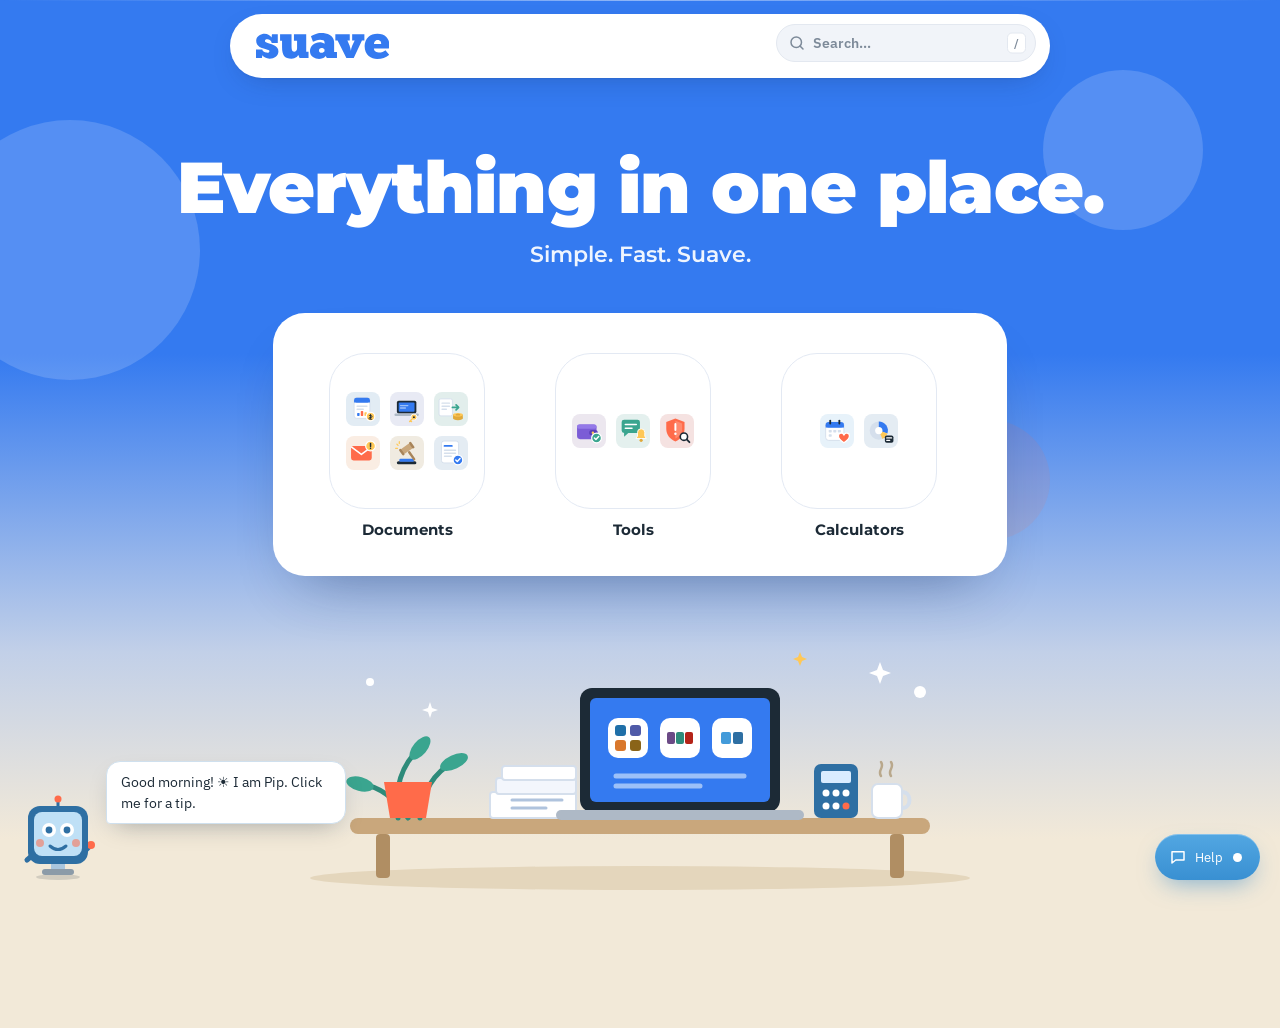
==== commit dc885e02: "Add To Whom It May Concern letter" ====
--- a/index.html
+++ b/index.html
@@ -164,7 +164,7 @@
   <p class="hero-sub">Simple. Fast. Suave.</p>
   <div class="panel" id="folders-panel">
   <ul class="grid" id="folders">
-<li><button class="folder" type="button" data-open="docs" aria-haspopup="dialog"><span class="folder-icon"><span style="--c:#1F6FA8"><svg viewBox="0 0 48 48" fill="none" aria-hidden="true"><rect x="10" y="6" width="26" height="34" rx="4" fill="#fff" stroke="#D5DFEC" stroke-width="1.5"/><rect x="10" y="6" width="26" height="8" rx="4" fill="#347AF0"/><rect x="10" y="10" width="26" height="4" fill="#347AF0"/><path d="M15 20h16M15 25h10" stroke="#D5DFEC" stroke-width="2.5" stroke-linecap="round"/><rect x="15" y="31" width="4" height="5" rx="1" fill="#347AF0"/><rect x="21" y="28" width="4" height="8" rx="1" fill="#FF6B4A"/><rect x="27" y="30" width="4" height="6" rx="1" fill="#FFC857"/><circle cx="37" cy="37" r="7" fill="#FFC857" stroke="#fff" stroke-width="2"/><path d="M37 33.5v7M35 35.5h3a1.5 1.5 0 010 3h-2a1.5 1.5 0 000 3h3" stroke="#1C2A36" stroke-width="1.4" stroke-linecap="round"/></svg></span><span style="--c:#4F5AA8"><svg viewBox="0 0 48 48" fill="none" aria-hidden="true"><rect x="8" y="11" width="32" height="21" rx="3" fill="#1C2A36"/><rect x="11" y="14" width="26" height="15" rx="1.5" fill="#347AF0"/><path d="M14 19h12M14 23h8" stroke="#9CC0F8" stroke-width="2.2" stroke-linecap="round"/><rect x="4" y="32" width="40" height="4" rx="2" fill="#AEB9C6"/><circle cx="36" cy="38" r="5" fill="#FFC857" stroke="#fff" stroke-width="1.5"/><circle cx="36" cy="38" r="1.6" fill="#1C2A36"/><path d="M33 41l-4 4M30.5 43.5l1.5 1.5" stroke="#FFC857" stroke-width="2.4" stroke-linecap="round"/></svg></span><span style="--c:#1F7A6A"><svg viewBox="0 0 48 48" fill="none" aria-hidden="true"><rect x="5" y="8" width="22" height="28" rx="3" fill="#fff" stroke="#D5DFEC" stroke-width="1.5"/><path d="M10 15h12M10 20h12M10 25h7" stroke="#D5DFEC" stroke-width="2.4" stroke-linecap="round"/><path d="M27 22h9" stroke="#3AA58F" stroke-width="3" stroke-linecap="round"/><path d="M33 18l4 4-4 4" stroke="#3AA58F" stroke-width="3" stroke-linecap="round" stroke-linejoin="round"/><ellipse cx="36" cy="40" rx="8" ry="3" fill="#E0A93A"/><rect x="28" y="34" width="16" height="6" fill="#E0A93A"/><ellipse cx="36" cy="34" rx="8" ry="3" fill="#FFC857"/><ellipse cx="36" cy="34" rx="4" ry="1.4" fill="#E0A93A"/></svg></span><span style="--c:#D9772B"><svg viewBox="0 0 48 48" fill="none" aria-hidden="true"><rect x="5" y="13" width="34" height="24" rx="4" fill="#FF6B4A"/><path d="M6 15l16 12 16-12" stroke="#fff" stroke-width="2.5" stroke-linecap="round" stroke-linejoin="round"/><circle cx="37" cy="13" r="8" fill="#FFC857" stroke="#fff" stroke-width="2"/><path d="M37 9v5" stroke="#1C2A36" stroke-width="2.4" stroke-linecap="round"/><circle cx="37" cy="17" r="1.3" fill="#1C2A36"/></svg></span><span style="--c:#8A6418"><svg viewBox="0 0 48 48" fill="none" aria-hidden="true"><rect x="8" y="38" width="32" height="5" rx="2.5" fill="#1C2A36"/><rect x="12" y="34" width="24" height="5" rx="2" fill="#347AF0"/><g transform="rotate(-35 26 20)"><rect x="16" y="12" width="20" height="10" rx="3" fill="#C9A77C"/><rect x="14" y="11" width="4" height="12" rx="1.5" fill="#A8845A"/><rect x="34" y="11" width="4" height="12" rx="1.5" fill="#A8845A"/><rect x="24" y="22" width="4" height="18" rx="2" fill="#A8845A"/></g><path d="M8 10l2 2M6 17h3M12 6v3" stroke="#FFC857" stroke-width="2" stroke-linecap="round"/></svg></span></span><span class="app-name">Documents</span></button></li>
+<li><button class="folder" type="button" data-open="docs" aria-haspopup="dialog"><span class="folder-icon"><span style="--c:#1F6FA8"><svg viewBox="0 0 48 48" fill="none" aria-hidden="true"><rect x="10" y="6" width="26" height="34" rx="4" fill="#fff" stroke="#D5DFEC" stroke-width="1.5"/><rect x="10" y="6" width="26" height="8" rx="4" fill="#347AF0"/><rect x="10" y="10" width="26" height="4" fill="#347AF0"/><path d="M15 20h16M15 25h10" stroke="#D5DFEC" stroke-width="2.5" stroke-linecap="round"/><rect x="15" y="31" width="4" height="5" rx="1" fill="#347AF0"/><rect x="21" y="28" width="4" height="8" rx="1" fill="#FF6B4A"/><rect x="27" y="30" width="4" height="6" rx="1" fill="#FFC857"/><circle cx="37" cy="37" r="7" fill="#FFC857" stroke="#fff" stroke-width="2"/><path d="M37 33.5v7M35 35.5h3a1.5 1.5 0 010 3h-2a1.5 1.5 0 000 3h3" stroke="#1C2A36" stroke-width="1.4" stroke-linecap="round"/></svg></span><span style="--c:#4F5AA8"><svg viewBox="0 0 48 48" fill="none" aria-hidden="true"><rect x="8" y="11" width="32" height="21" rx="3" fill="#1C2A36"/><rect x="11" y="14" width="26" height="15" rx="1.5" fill="#347AF0"/><path d="M14 19h12M14 23h8" stroke="#9CC0F8" stroke-width="2.2" stroke-linecap="round"/><rect x="4" y="32" width="40" height="4" rx="2" fill="#AEB9C6"/><circle cx="36" cy="38" r="5" fill="#FFC857" stroke="#fff" stroke-width="1.5"/><circle cx="36" cy="38" r="1.6" fill="#1C2A36"/><path d="M33 41l-4 4M30.5 43.5l1.5 1.5" stroke="#FFC857" stroke-width="2.4" stroke-linecap="round"/></svg></span><span style="--c:#1F7A6A"><svg viewBox="0 0 48 48" fill="none" aria-hidden="true"><rect x="5" y="8" width="22" height="28" rx="3" fill="#fff" stroke="#D5DFEC" stroke-width="1.5"/><path d="M10 15h12M10 20h12M10 25h7" stroke="#D5DFEC" stroke-width="2.4" stroke-linecap="round"/><path d="M27 22h9" stroke="#3AA58F" stroke-width="3" stroke-linecap="round"/><path d="M33 18l4 4-4 4" stroke="#3AA58F" stroke-width="3" stroke-linecap="round" stroke-linejoin="round"/><ellipse cx="36" cy="40" rx="8" ry="3" fill="#E0A93A"/><rect x="28" y="34" width="16" height="6" fill="#E0A93A"/><ellipse cx="36" cy="34" rx="8" ry="3" fill="#FFC857"/><ellipse cx="36" cy="34" rx="4" ry="1.4" fill="#E0A93A"/></svg></span><span style="--c:#D9772B"><svg viewBox="0 0 48 48" fill="none" aria-hidden="true"><rect x="5" y="13" width="34" height="24" rx="4" fill="#FF6B4A"/><path d="M6 15l16 12 16-12" stroke="#fff" stroke-width="2.5" stroke-linecap="round" stroke-linejoin="round"/><circle cx="37" cy="13" r="8" fill="#FFC857" stroke="#fff" stroke-width="2"/><path d="M37 9v5" stroke="#1C2A36" stroke-width="2.4" stroke-linecap="round"/><circle cx="37" cy="17" r="1.3" fill="#1C2A36"/></svg></span><span style="--c:#8A6418"><svg viewBox="0 0 48 48" fill="none" aria-hidden="true"><rect x="8" y="38" width="32" height="5" rx="2.5" fill="#1C2A36"/><rect x="12" y="34" width="24" height="5" rx="2" fill="#347AF0"/><g transform="rotate(-35 26 20)"><rect x="16" y="12" width="20" height="10" rx="3" fill="#C9A77C"/><rect x="14" y="11" width="4" height="12" rx="1.5" fill="#A8845A"/><rect x="34" y="11" width="4" height="12" rx="1.5" fill="#A8845A"/><rect x="24" y="22" width="4" height="18" rx="2" fill="#A8845A"/></g><path d="M8 10l2 2M6 17h3M12 6v3" stroke="#FFC857" stroke-width="2" stroke-linecap="round"/></svg></span><span style="--c:#2E6FA3"><svg viewBox="0 0 48 48" fill="none" aria-hidden="true"><rect x="9" y="5" width="28" height="36" rx="4" fill="#fff" stroke="#D5DFEC" stroke-width="1.5"/><path d="M14 13h12" stroke="#347AF0" stroke-width="3" stroke-linecap="round"/><path d="M14 20h18M14 25h18M14 30h11" stroke="#D5DFEC" stroke-width="2.4" stroke-linecap="round"/><circle cx="36" cy="36" r="8" fill="#347AF0" stroke="#fff" stroke-width="2"/><path d="M32.5 36l2.5 2.5 4.5-5" stroke="#fff" stroke-width="2.4" stroke-linecap="round" stroke-linejoin="round"/></svg></span></span><span class="app-name">Documents</span></button></li>
 <li><button class="folder" type="button" data-open="tools" aria-haspopup="dialog"><span class="folder-icon"><span style="--c:#6B4A86"><svg viewBox="0 0 48 48" fill="none" aria-hidden="true"><rect x="5" y="14" width="32" height="24" rx="5" fill="#7B5CD6"/><rect x="5" y="14" width="32" height="7" rx="3" fill="#9479E8"/><rect x="25" y="23" width="14" height="9" rx="4.5" fill="#5B3FB8"/><circle cx="31" cy="27.5" r="2" fill="#FFC857"/><circle cx="37" cy="36" r="8" fill="#3AA58F" stroke="#fff" stroke-width="2"/><path d="M33.5 36l2.5 2.5 4.5-5" stroke="#fff" stroke-width="2.4" stroke-linecap="round" stroke-linejoin="round"/></svg></span><span style="--c:#2E8B7A"><svg viewBox="0 0 48 48" fill="none" aria-hidden="true"><path d="M6 10a4 4 0 014-4h22a4 4 0 014 4v14a4 4 0 01-4 4H17l-7 6v-6a4 4 0 01-4-4z" fill="#3AA58F"/><path d="M12 14h18M12 20h11" stroke="#fff" stroke-width="2.5" stroke-linecap="round"/><path d="M32 27a6 6 0 0112 0v6l2.5 4h-17l2.5-4z" fill="#FFC857" stroke="#fff" stroke-width="1.5" stroke-linejoin="round"/><circle cx="38" cy="40" r="2.6" fill="#E0A93A"/></svg></span><span style="--c:#B42318"><svg viewBox="0 0 48 48" fill="none" aria-hidden="true"><path d="M22 4l15 6v11c0 10-6 17-15 21C13 38 7 31 7 21V10z" fill="#FF6B4A"/><path d="M22 8l11 4.5V21c0 7.5-4.5 13-11 16" fill="#FF8A6F"/><path d="M22 13v10" stroke="#fff" stroke-width="3.2" stroke-linecap="round"/><circle cx="22" cy="29" r="2" fill="#fff"/><circle cx="36" cy="34" r="6" fill="#fff" stroke="#1C2A36" stroke-width="2.6"/><path d="M40.5 38.5L45 43" stroke="#1C2A36" stroke-width="3" stroke-linecap="round"/></svg></span></span><span class="app-name">Tools</span></button></li>
 <li><button class="folder" type="button" data-open="calc" aria-haspopup="dialog"><span class="folder-icon n2"><span style="--c:#439BDA"><svg viewBox="0 0 48 48" fill="none" aria-hidden="true"><rect x="6" y="10" width="30" height="30" rx="5" fill="#fff" stroke="#D5DFEC" stroke-width="1.5"/><rect x="6" y="10" width="30" height="9" rx="5" fill="#347AF0"/><rect x="6" y="15" width="30" height="4" fill="#347AF0"/><rect x="12" y="6" width="3" height="8" rx="1.5" fill="#1C2A36"/><rect x="27" y="6" width="3" height="8" rx="1.5" fill="#1C2A36"/><g fill="#D5DFEC"><rect x="11" y="23" width="5" height="4" rx="1"/><rect x="18.5" y="23" width="5" height="4" rx="1"/><rect x="26" y="23" width="5" height="4" rx="1"/><rect x="11" y="30" width="5" height="4" rx="1"/></g><path d="M36 44s-9-5.5-9-11a4.5 4.5 0 019-1 4.5 4.5 0 019 1c0 5.5-9 11-9 11z" fill="#FF6B4A" stroke="#fff" stroke-width="2"/></svg></span><span style="--c:#2E6FA3"><svg viewBox="0 0 48 48" fill="none" aria-hidden="true"><circle cx="21" cy="24" r="15" fill="#D5DFEC"/><path d="M21 24V9a15 15 0 0114.2 19.8z" fill="#347AF0"/><path d="M21 24l14.2 4.8A15 15 0 0127 37.8z" fill="#FFC857"/><circle cx="21" cy="24" r="6" fill="#fff"/><rect x="31" y="32" width="14" height="12" rx="3" fill="#1C2A36"/><path d="M34 36h8M34 40h5" stroke="#fff" stroke-width="2" stroke-linecap="round"/></svg></span></span><span class="app-name">Calculators</span></button></li>
   </ul>
@@ -191,9 +191,9 @@
     <path class="steam" d="M601 144c-4-6 4-8 0-14" stroke="#B9A88C" stroke-width="2.5" stroke-linecap="round"/><path class="steam" d="M611 144c-4-6 4-8 0-14" stroke="#B9A88C" stroke-width="2.5" stroke-linecap="round"/>
     <circle class="tw" cx="640" cy="60" r="6" fill="#fff"/><circle class="tw" cx="90" cy="50" r="4" fill="#fff"/><path class="tw" d="M600 30l3 8 8 3-8 3-3 8-3-8-8-3 8-3z" fill="#fff"/><path class="tw" d="M150 70l2 6 6 2-6 2-2 6-2-6-6-2 6-2z" fill="#fff"/><path class="tw" d="M520 20l2 5 5 2-5 2-2 5-2-5-5-2 5-2z" fill="#FFC857"/>
   </svg></div>
-  <div class="results panel" id="results" hidden><ul class="apps"><li><a class="app" href="customer-statement.html" style="--c:#1F6FA8" title="Outstanding balance, late payments and optional 15% collection costs per contract. Opens the lease, final notice and factoring pre-filled." data-search="customer statement outstanding balance, late payments and optional 15% collection costs per contract. opens the lease, final notice and factoring pre-filled. customer statement openstaand saldo, te late betalingen en eventueel 15% incassokosten, per contract opgebouwd. hiervandaan open je ook de lease, final notice en factoring, al ingevuld."><span class="app-icon"><svg viewBox="0 0 48 48" fill="none" aria-hidden="true"><rect x="10" y="6" width="26" height="34" rx="4" fill="#fff" stroke="#D5DFEC" stroke-width="1.5"/><rect x="10" y="6" width="26" height="8" rx="4" fill="#347AF0"/><rect x="10" y="10" width="26" height="4" fill="#347AF0"/><path d="M15 20h16M15 25h10" stroke="#D5DFEC" stroke-width="2.5" stroke-linecap="round"/><rect x="15" y="31" width="4" height="5" rx="1" fill="#347AF0"/><rect x="21" y="28" width="4" height="8" rx="1" fill="#FF6B4A"/><rect x="27" y="30" width="4" height="6" rx="1" fill="#FFC857"/><circle cx="37" cy="37" r="7" fill="#FFC857" stroke="#fff" stroke-width="2"/><path d="M37 33.5v7M35 35.5h3a1.5 1.5 0 010 3h-2a1.5 1.5 0 000 3h3" stroke="#1C2A36" stroke-width="1.4" stroke-linecap="round"/></svg></span><span class="app-name">Customer Statement</span></a></li><li><a class="app" href="lease-agreement.html" style="--c:#4F5AA8" title="Rent-to-own lease. Term, end date and contract number are filled in automatically." data-search="lease contract rent-to-own lease. term, end date and contract number are filled in automatically. lease contract huurovereenkomst met koopoptie. looptijd, einddatum en contractnummer worden automatisch ingevuld."><span class="app-icon"><svg viewBox="0 0 48 48" fill="none" aria-hidden="true"><rect x="8" y="11" width="32" height="21" rx="3" fill="#1C2A36"/><rect x="11" y="14" width="26" height="15" rx="1.5" fill="#347AF0"/><path d="M14 19h12M14 23h8" stroke="#9CC0F8" stroke-width="2.2" stroke-linecap="round"/><rect x="4" y="32" width="40" height="4" rx="2" fill="#AEB9C6"/><circle cx="36" cy="38" r="5" fill="#FFC857" stroke="#fff" stroke-width="1.5"/><circle cx="36" cy="38" r="1.6" fill="#1C2A36"/><path d="M33 41l-4 4M30.5 43.5l1.5 1.5" stroke="#FFC857" stroke-width="2.4" stroke-linecap="round"/></svg></span><span class="app-name">Lease Contract</span></a></li><li><a class="app" href="factoring.html" style="--c:#1F7A6A" title="Sale of invoices to Suave Solutions LLC, ready as PDF." data-search="factoring sale of invoices to suave solutions llc, ready as pdf. factoring verkoop van facturen aan suave solutions llc. mimi venture staat standaard als verkoper, de handtekeningen blijven leeg en de pdf krijgt de naam van het abonnement en de klant."><span class="app-icon"><svg viewBox="0 0 48 48" fill="none" aria-hidden="true"><rect x="5" y="8" width="22" height="28" rx="3" fill="#fff" stroke="#D5DFEC" stroke-width="1.5"/><path d="M10 15h12M10 20h12M10 25h7" stroke="#D5DFEC" stroke-width="2.4" stroke-linecap="round"/><path d="M27 22h9" stroke="#3AA58F" stroke-width="3" stroke-linecap="round"/><path d="M33 18l4 4-4 4" stroke="#3AA58F" stroke-width="3" stroke-linecap="round" stroke-linejoin="round"/><ellipse cx="36" cy="40" rx="8" ry="3" fill="#E0A93A"/><rect x="28" y="34" width="16" height="6" fill="#E0A93A"/><ellipse cx="36" cy="34" rx="8" ry="3" fill="#FFC857"/><ellipse cx="36" cy="34" rx="4" ry="1.4" fill="#E0A93A"/></svg></span><span class="app-name">Factoring</span></a></li><li><a class="app" href="final-notice.html" style="--c:#D9772B" title="Last payment reminder as e-mail with automatic escalation date. Save as PDF." data-search="final notice last payment reminder as e-mail with automatic escalation date. save as pdf. final notice laatste betalingsherinnering als e-mail, met automatische escalatiedatum. klaar om als pdf te bewaren."><span class="app-icon"><svg viewBox="0 0 48 48" fill="none" aria-hidden="true"><rect x="5" y="13" width="34" height="24" rx="4" fill="#FF6B4A"/><path d="M6 15l16 12 16-12" stroke="#fff" stroke-width="2.5" stroke-linecap="round" stroke-linejoin="round"/><circle cx="37" cy="13" r="8" fill="#FFC857" stroke="#fff" stroke-width="2"/><path d="M37 9v5" stroke="#1C2A36" stroke-width="2.4" stroke-linecap="round"/><circle cx="37" cy="17" r="1.3" fill="#1C2A36"/></svg></span><span class="app-name">Final Notice</span></a></li><li><a class="app" href="bevel-tot-betaling.html" style="--c:#8A6418" title="Court petition (Bevel tot Betaling) asking the court to order payment. Download as Word or PDF." data-search="payment order court petition (bevel tot betaling) asking the court to order payment. download as word or pdf. bevel tot betaling verzoekschrift aan het gerecht om de gedaagde te laten veroordelen tot betaling. download als word of pdf."><span class="app-icon"><svg viewBox="0 0 48 48" fill="none" aria-hidden="true"><rect x="8" y="38" width="32" height="5" rx="2.5" fill="#1C2A36"/><rect x="12" y="34" width="24" height="5" rx="2" fill="#347AF0"/><g transform="rotate(-35 26 20)"><rect x="16" y="12" width="20" height="10" rx="3" fill="#C9A77C"/><rect x="14" y="11" width="4" height="12" rx="1.5" fill="#A8845A"/><rect x="34" y="11" width="4" height="12" rx="1.5" fill="#A8845A"/><rect x="24" y="22" width="4" height="18" rx="2" fill="#A8845A"/></g><path d="M8 10l2 2M6 17h3M12 6v3" stroke="#FFC857" stroke-width="2" stroke-linecap="round"/></svg></span><span class="app-name">Payment Order</span></a></li><li><a class="app" href="betalingen-boeken.html" style="--c:#6B4A86" title="Book the payments from the bailiff report in Suave, with a list of what was and was not booked." data-search="book payments book the payments from the bailiff report in suave, with a list of what was and was not booked. betalingen boeken boek de betalingen uit het rapport van de deurwaarder automatisch in suave, met een lijst van wat wel en niet geboekt is."><span class="app-icon"><svg viewBox="0 0 48 48" fill="none" aria-hidden="true"><rect x="5" y="14" width="32" height="24" rx="5" fill="#7B5CD6"/><rect x="5" y="14" width="32" height="7" rx="3" fill="#9479E8"/><rect x="25" y="23" width="14" height="9" rx="4.5" fill="#5B3FB8"/><circle cx="31" cy="27.5" r="2" fill="#FFC857"/><circle cx="37" cy="36" r="8" fill="#3AA58F" stroke="#fff" stroke-width="2"/><path d="M33.5 36l2.5 2.5 4.5-5" stroke="#fff" stroke-width="2.4" stroke-linecap="round" stroke-linejoin="round"/></svg></span><span class="app-name">Book Payments</span></a></li><li><a class="app" href="herinneringen.html" style="--c:#2E8B7A" title="Read the past due list in Suave and send everyone the right WhatsApp template or e-mail via Intercom." data-search="reminders read the past due list in suave and send everyone the right whatsapp template or e-mail via intercom. herinneringen lees de past due list in suave en stuur iedereen automatisch de juiste whatsapp-template (of e-mail) via intercom."><span class="app-icon"><svg viewBox="0 0 48 48" fill="none" aria-hidden="true"><path d="M6 10a4 4 0 014-4h22a4 4 0 014 4v14a4 4 0 01-4 4H17l-7 6v-6a4 4 0 01-4-4z" fill="#3AA58F"/><path d="M12 14h18M12 20h11" stroke="#fff" stroke-width="2.5" stroke-linecap="round"/><path d="M32 27a6 6 0 0112 0v6l2.5 4h-17l2.5-4z" fill="#FFC857" stroke="#fff" stroke-width="1.5" stroke-linejoin="round"/><circle cx="38" cy="40" r="2.6" fill="#E0A93A"/></svg></span><span class="app-name">Reminders</span></a></li><li><a class="app" href="fraude.html" style="--c:#B42318" title="List of fraud users with name, e-mail, phone and monthly amount. Send them the collection_template via Intercom." data-search="fraud contacts list of fraud users with name, e-mail, phone and monthly amount. send them the collection_template via intercom. fraude contacten lijst van fraudegebruikers met naam, e-mail, telefoon en maandbedrag, opgeslagen in cloudflare. stuur ze de collection_template via intercom."><span class="app-icon"><svg viewBox="0 0 48 48" fill="none" aria-hidden="true"><path d="M22 4l15 6v11c0 10-6 17-15 21C13 38 7 31 7 21V10z" fill="#FF6B4A"/><path d="M22 8l11 4.5V21c0 7.5-4.5 13-11 16" fill="#FF8A6F"/><path d="M22 13v10" stroke="#fff" stroke-width="3.2" stroke-linecap="round"/><circle cx="22" cy="29" r="2" fill="#fff"/><circle cx="36" cy="34" r="6" fill="#fff" stroke="#1C2A36" stroke-width="2.6"/><path d="M40.5 38.5L45 43" stroke="#1C2A36" stroke-width="3" stroke-linecap="round"/></svg></span><span class="app-name">Fraud Contacts</span></a></li><li><a class="app" href="care-plan.html" style="--c:#439BDA" title="Monthly amount for product and care plan per term." data-search="care plan monthly amount for product and care plan per term. care plan maandbedrag voor product (24% apr) en care plan per looptijd: 30 dagen 7%, 4 mnd 22%, 6 mnd 27%, 12 mnd 46,5%, 24 mnd 93% markup."><span class="app-icon"><svg viewBox="0 0 48 48" fill="none" aria-hidden="true"><rect x="6" y="10" width="30" height="30" rx="5" fill="#fff" stroke="#D5DFEC" stroke-width="1.5"/><rect x="6" y="10" width="30" height="9" rx="5" fill="#347AF0"/><rect x="6" y="15" width="30" height="4" fill="#347AF0"/><rect x="12" y="6" width="3" height="8" rx="1.5" fill="#1C2A36"/><rect x="27" y="6" width="3" height="8" rx="1.5" fill="#1C2A36"/><g fill="#D5DFEC"><rect x="11" y="23" width="5" height="4" rx="1"/><rect x="18.5" y="23" width="5" height="4" rx="1"/><rect x="26" y="23" width="5" height="4" rx="1"/><rect x="11" y="30" width="5" height="4" rx="1"/></g><path d="M36 44s-9-5.5-9-11a4.5 4.5 0 019-1 4.5 4.5 0 019 1c0 5.5-9 11-9 11z" fill="#FF6B4A" stroke="#fff" stroke-width="2"/></svg></span><span class="app-name">Care Plan</span></a></li><li><a class="app" href="remaining-balance.html" style="--c:#2E6FA3" title="Outstanding lease balance after X payments." data-search="remaining balance outstanding lease balance after x payments. remaining balance openstaand saldo van een lease na x betalingen, met de rentes die volgen uit de nieuwe markups (30 dagen 84%, 4 mnd 280,56%, 6 mnd 118,86%, 12 mnd 94,2%, 24 mnd 81,99% per jaar)."><span class="app-icon"><svg viewBox="0 0 48 48" fill="none" aria-hidden="true"><circle cx="21" cy="24" r="15" fill="#D5DFEC"/><path d="M21 24V9a15 15 0 0114.2 19.8z" fill="#347AF0"/><path d="M21 24l14.2 4.8A15 15 0 0127 37.8z" fill="#FFC857"/><circle cx="21" cy="24" r="6" fill="#fff"/><rect x="31" y="32" width="14" height="12" rx="3" fill="#1C2A36"/><path d="M34 36h8M34 40h5" stroke="#fff" stroke-width="2" stroke-linecap="round"/></svg></span><span class="app-name">Remaining Balance</span></a></li></ul><p class="no-results" id="no-results" hidden>No tools found.</p></div>
+  <div class="results panel" id="results" hidden><ul class="apps"><li><a class="app" href="customer-statement.html" style="--c:#1F6FA8" title="Outstanding balance, late payments and optional 15% collection costs per contract. Opens the lease, final notice and factoring pre-filled." data-search="customer statement outstanding balance, late payments and optional 15% collection costs per contract. opens the lease, final notice and factoring pre-filled. customer statement openstaand saldo, te late betalingen en eventueel 15% incassokosten, per contract opgebouwd. hiervandaan open je ook de lease, final notice en factoring, al ingevuld."><span class="app-icon"><svg viewBox="0 0 48 48" fill="none" aria-hidden="true"><rect x="10" y="6" width="26" height="34" rx="4" fill="#fff" stroke="#D5DFEC" stroke-width="1.5"/><rect x="10" y="6" width="26" height="8" rx="4" fill="#347AF0"/><rect x="10" y="10" width="26" height="4" fill="#347AF0"/><path d="M15 20h16M15 25h10" stroke="#D5DFEC" stroke-width="2.5" stroke-linecap="round"/><rect x="15" y="31" width="4" height="5" rx="1" fill="#347AF0"/><rect x="21" y="28" width="4" height="8" rx="1" fill="#FF6B4A"/><rect x="27" y="30" width="4" height="6" rx="1" fill="#FFC857"/><circle cx="37" cy="37" r="7" fill="#FFC857" stroke="#fff" stroke-width="2"/><path d="M37 33.5v7M35 35.5h3a1.5 1.5 0 010 3h-2a1.5 1.5 0 000 3h3" stroke="#1C2A36" stroke-width="1.4" stroke-linecap="round"/></svg></span><span class="app-name">Customer Statement</span></a></li><li><a class="app" href="lease-agreement.html" style="--c:#4F5AA8" title="Rent-to-own lease. Term, end date and contract number are filled in automatically." data-search="lease contract rent-to-own lease. term, end date and contract number are filled in automatically. lease contract huurovereenkomst met koopoptie. looptijd, einddatum en contractnummer worden automatisch ingevuld."><span class="app-icon"><svg viewBox="0 0 48 48" fill="none" aria-hidden="true"><rect x="8" y="11" width="32" height="21" rx="3" fill="#1C2A36"/><rect x="11" y="14" width="26" height="15" rx="1.5" fill="#347AF0"/><path d="M14 19h12M14 23h8" stroke="#9CC0F8" stroke-width="2.2" stroke-linecap="round"/><rect x="4" y="32" width="40" height="4" rx="2" fill="#AEB9C6"/><circle cx="36" cy="38" r="5" fill="#FFC857" stroke="#fff" stroke-width="1.5"/><circle cx="36" cy="38" r="1.6" fill="#1C2A36"/><path d="M33 41l-4 4M30.5 43.5l1.5 1.5" stroke="#FFC857" stroke-width="2.4" stroke-linecap="round"/></svg></span><span class="app-name">Lease Contract</span></a></li><li><a class="app" href="factoring.html" style="--c:#1F7A6A" title="Sale of invoices to Suave Solutions LLC, ready as PDF." data-search="factoring sale of invoices to suave solutions llc, ready as pdf. factoring verkoop van facturen aan suave solutions llc. mimi venture staat standaard als verkoper, de handtekeningen blijven leeg en de pdf krijgt de naam van het abonnement en de klant."><span class="app-icon"><svg viewBox="0 0 48 48" fill="none" aria-hidden="true"><rect x="5" y="8" width="22" height="28" rx="3" fill="#fff" stroke="#D5DFEC" stroke-width="1.5"/><path d="M10 15h12M10 20h12M10 25h7" stroke="#D5DFEC" stroke-width="2.4" stroke-linecap="round"/><path d="M27 22h9" stroke="#3AA58F" stroke-width="3" stroke-linecap="round"/><path d="M33 18l4 4-4 4" stroke="#3AA58F" stroke-width="3" stroke-linecap="round" stroke-linejoin="round"/><ellipse cx="36" cy="40" rx="8" ry="3" fill="#E0A93A"/><rect x="28" y="34" width="16" height="6" fill="#E0A93A"/><ellipse cx="36" cy="34" rx="8" ry="3" fill="#FFC857"/><ellipse cx="36" cy="34" rx="4" ry="1.4" fill="#E0A93A"/></svg></span><span class="app-name">Factoring</span></a></li><li><a class="app" href="final-notice.html" style="--c:#D9772B" title="Last payment reminder as e-mail with automatic escalation date. Save as PDF." data-search="final notice last payment reminder as e-mail with automatic escalation date. save as pdf. final notice laatste betalingsherinnering als e-mail, met automatische escalatiedatum. klaar om als pdf te bewaren."><span class="app-icon"><svg viewBox="0 0 48 48" fill="none" aria-hidden="true"><rect x="5" y="13" width="34" height="24" rx="4" fill="#FF6B4A"/><path d="M6 15l16 12 16-12" stroke="#fff" stroke-width="2.5" stroke-linecap="round" stroke-linejoin="round"/><circle cx="37" cy="13" r="8" fill="#FFC857" stroke="#fff" stroke-width="2"/><path d="M37 9v5" stroke="#1C2A36" stroke-width="2.4" stroke-linecap="round"/><circle cx="37" cy="17" r="1.3" fill="#1C2A36"/></svg></span><span class="app-name">Final Notice</span></a></li><li><a class="app" href="to-whom-it-may-concern.html" style="--c:#2E6FA3" title="Letter confirming a customer's contracts and outstanding balance, read from the customer statement. Download as PDF with the Suave logo." data-search="to whom it may concern letter confirming a customer's contracts and outstanding balance, read from the customer statement. download as pdf with the suave logo. bevestiging brief verklaring contracten saldo bank"><span class="app-icon"><svg viewBox="0 0 48 48" fill="none" aria-hidden="true"><rect x="9" y="5" width="28" height="36" rx="4" fill="#fff" stroke="#D5DFEC" stroke-width="1.5"/><path d="M14 13h12" stroke="#347AF0" stroke-width="3" stroke-linecap="round"/><path d="M14 20h18M14 25h18M14 30h11" stroke="#D5DFEC" stroke-width="2.4" stroke-linecap="round"/><circle cx="36" cy="36" r="8" fill="#347AF0" stroke="#fff" stroke-width="2"/><path d="M32.5 36l2.5 2.5 4.5-5" stroke="#fff" stroke-width="2.4" stroke-linecap="round" stroke-linejoin="round"/></svg></span><span class="app-name">To Whom It May Concern</span></a></li><li><a class="app" href="bevel-tot-betaling.html" style="--c:#8A6418" title="Court petition (Bevel tot Betaling) asking the court to order payment. Download as Word or PDF." data-search="payment order court petition (bevel tot betaling) asking the court to order payment. download as word or pdf. bevel tot betaling verzoekschrift aan het gerecht om de gedaagde te laten veroordelen tot betaling. download als word of pdf."><span class="app-icon"><svg viewBox="0 0 48 48" fill="none" aria-hidden="true"><rect x="8" y="38" width="32" height="5" rx="2.5" fill="#1C2A36"/><rect x="12" y="34" width="24" height="5" rx="2" fill="#347AF0"/><g transform="rotate(-35 26 20)"><rect x="16" y="12" width="20" height="10" rx="3" fill="#C9A77C"/><rect x="14" y="11" width="4" height="12" rx="1.5" fill="#A8845A"/><rect x="34" y="11" width="4" height="12" rx="1.5" fill="#A8845A"/><rect x="24" y="22" width="4" height="18" rx="2" fill="#A8845A"/></g><path d="M8 10l2 2M6 17h3M12 6v3" stroke="#FFC857" stroke-width="2" stroke-linecap="round"/></svg></span><span class="app-name">Payment Order</span></a></li><li><a class="app" href="betalingen-boeken.html" style="--c:#6B4A86" title="Book the payments from the bailiff report in Suave, with a list of what was and was not booked." data-search="book payments book the payments from the bailiff report in suave, with a list of what was and was not booked. betalingen boeken boek de betalingen uit het rapport van de deurwaarder automatisch in suave, met een lijst van wat wel en niet geboekt is."><span class="app-icon"><svg viewBox="0 0 48 48" fill="none" aria-hidden="true"><rect x="5" y="14" width="32" height="24" rx="5" fill="#7B5CD6"/><rect x="5" y="14" width="32" height="7" rx="3" fill="#9479E8"/><rect x="25" y="23" width="14" height="9" rx="4.5" fill="#5B3FB8"/><circle cx="31" cy="27.5" r="2" fill="#FFC857"/><circle cx="37" cy="36" r="8" fill="#3AA58F" stroke="#fff" stroke-width="2"/><path d="M33.5 36l2.5 2.5 4.5-5" stroke="#fff" stroke-width="2.4" stroke-linecap="round" stroke-linejoin="round"/></svg></span><span class="app-name">Book Payments</span></a></li><li><a class="app" href="herinneringen.html" style="--c:#2E8B7A" title="Read the past due list in Suave and send everyone the right WhatsApp template or e-mail via Intercom." data-search="reminders read the past due list in suave and send everyone the right whatsapp template or e-mail via intercom. herinneringen lees de past due list in suave en stuur iedereen automatisch de juiste whatsapp-template (of e-mail) via intercom."><span class="app-icon"><svg viewBox="0 0 48 48" fill="none" aria-hidden="true"><path d="M6 10a4 4 0 014-4h22a4 4 0 014 4v14a4 4 0 01-4 4H17l-7 6v-6a4 4 0 01-4-4z" fill="#3AA58F"/><path d="M12 14h18M12 20h11" stroke="#fff" stroke-width="2.5" stroke-linecap="round"/><path d="M32 27a6 6 0 0112 0v6l2.5 4h-17l2.5-4z" fill="#FFC857" stroke="#fff" stroke-width="1.5" stroke-linejoin="round"/><circle cx="38" cy="40" r="2.6" fill="#E0A93A"/></svg></span><span class="app-name">Reminders</span></a></li><li><a class="app" href="fraude.html" style="--c:#B42318" title="List of fraud users with name, e-mail, phone and monthly amount. Send them the collection_template via Intercom." data-search="fraud contacts list of fraud users with name, e-mail, phone and monthly amount. send them the collection_template via intercom. fraude contacten lijst van fraudegebruikers met naam, e-mail, telefoon en maandbedrag, opgeslagen in cloudflare. stuur ze de collection_template via intercom."><span class="app-icon"><svg viewBox="0 0 48 48" fill="none" aria-hidden="true"><path d="M22 4l15 6v11c0 10-6 17-15 21C13 38 7 31 7 21V10z" fill="#FF6B4A"/><path d="M22 8l11 4.5V21c0 7.5-4.5 13-11 16" fill="#FF8A6F"/><path d="M22 13v10" stroke="#fff" stroke-width="3.2" stroke-linecap="round"/><circle cx="22" cy="29" r="2" fill="#fff"/><circle cx="36" cy="34" r="6" fill="#fff" stroke="#1C2A36" stroke-width="2.6"/><path d="M40.5 38.5L45 43" stroke="#1C2A36" stroke-width="3" stroke-linecap="round"/></svg></span><span class="app-name">Fraud Contacts</span></a></li><li><a class="app" href="care-plan.html" style="--c:#439BDA" title="Monthly amount for product and care plan per term." data-search="care plan monthly amount for product and care plan per term. care plan maandbedrag voor product (24% apr) en care plan per looptijd: 30 dagen 7%, 4 mnd 22%, 6 mnd 27%, 12 mnd 46,5%, 24 mnd 93% markup."><span class="app-icon"><svg viewBox="0 0 48 48" fill="none" aria-hidden="true"><rect x="6" y="10" width="30" height="30" rx="5" fill="#fff" stroke="#D5DFEC" stroke-width="1.5"/><rect x="6" y="10" width="30" height="9" rx="5" fill="#347AF0"/><rect x="6" y="15" width="30" height="4" fill="#347AF0"/><rect x="12" y="6" width="3" height="8" rx="1.5" fill="#1C2A36"/><rect x="27" y="6" width="3" height="8" rx="1.5" fill="#1C2A36"/><g fill="#D5DFEC"><rect x="11" y="23" width="5" height="4" rx="1"/><rect x="18.5" y="23" width="5" height="4" rx="1"/><rect x="26" y="23" width="5" height="4" rx="1"/><rect x="11" y="30" width="5" height="4" rx="1"/></g><path d="M36 44s-9-5.5-9-11a4.5 4.5 0 019-1 4.5 4.5 0 019 1c0 5.5-9 11-9 11z" fill="#FF6B4A" stroke="#fff" stroke-width="2"/></svg></span><span class="app-name">Care Plan</span></a></li><li><a class="app" href="remaining-balance.html" style="--c:#2E6FA3" title="Outstanding lease balance after X payments." data-search="remaining balance outstanding lease balance after x payments. remaining balance openstaand saldo van een lease na x betalingen, met de rentes die volgen uit de nieuwe markups (30 dagen 84%, 4 mnd 280,56%, 6 mnd 118,86%, 12 mnd 94,2%, 24 mnd 81,99% per jaar)."><span class="app-icon"><svg viewBox="0 0 48 48" fill="none" aria-hidden="true"><circle cx="21" cy="24" r="15" fill="#D5DFEC"/><path d="M21 24V9a15 15 0 0114.2 19.8z" fill="#347AF0"/><path d="M21 24l14.2 4.8A15 15 0 0127 37.8z" fill="#FFC857"/><circle cx="21" cy="24" r="6" fill="#fff"/><rect x="31" y="32" width="14" height="12" rx="3" fill="#1C2A36"/><path d="M34 36h8M34 40h5" stroke="#fff" stroke-width="2" stroke-linecap="round"/></svg></span><span class="app-name">Remaining Balance</span></a></li></ul><p class="no-results" id="no-results" hidden>No tools found.</p></div>
 </main>
-<div class="sheet" id="sheet-docs" role="dialog" aria-modal="true" aria-label="Documents" hidden><div class="sheet-box"><div class="sheet-head"><h2>Documents</h2><button class="sheet-close" type="button" aria-label="Close">&times;</button></div><ul class="apps" style="--n:5"><li><a class="app" href="customer-statement.html" style="--c:#1F6FA8" title="Outstanding balance, late payments and optional 15% collection costs per contract. Opens the lease, final notice and factoring pre-filled." data-search="customer statement outstanding balance, late payments and optional 15% collection costs per contract. opens the lease, final notice and factoring pre-filled. customer statement openstaand saldo, te late betalingen en eventueel 15% incassokosten, per contract opgebouwd. hiervandaan open je ook de lease, final notice en factoring, al ingevuld."><span class="app-icon"><svg viewBox="0 0 48 48" fill="none" aria-hidden="true"><rect x="10" y="6" width="26" height="34" rx="4" fill="#fff" stroke="#D5DFEC" stroke-width="1.5"/><rect x="10" y="6" width="26" height="8" rx="4" fill="#347AF0"/><rect x="10" y="10" width="26" height="4" fill="#347AF0"/><path d="M15 20h16M15 25h10" stroke="#D5DFEC" stroke-width="2.5" stroke-linecap="round"/><rect x="15" y="31" width="4" height="5" rx="1" fill="#347AF0"/><rect x="21" y="28" width="4" height="8" rx="1" fill="#FF6B4A"/><rect x="27" y="30" width="4" height="6" rx="1" fill="#FFC857"/><circle cx="37" cy="37" r="7" fill="#FFC857" stroke="#fff" stroke-width="2"/><path d="M37 33.5v7M35 35.5h3a1.5 1.5 0 010 3h-2a1.5 1.5 0 000 3h3" stroke="#1C2A36" stroke-width="1.4" stroke-linecap="round"/></svg></span><span class="app-name">Customer Statement</span></a></li><li><a class="app" href="lease-agreement.html" style="--c:#4F5AA8" title="Rent-to-own lease. Term, end date and contract number are filled in automatically." data-search="lease contract rent-to-own lease. term, end date and contract number are filled in automatically. lease contract huurovereenkomst met koopoptie. looptijd, einddatum en contractnummer worden automatisch ingevuld."><span class="app-icon"><svg viewBox="0 0 48 48" fill="none" aria-hidden="true"><rect x="8" y="11" width="32" height="21" rx="3" fill="#1C2A36"/><rect x="11" y="14" width="26" height="15" rx="1.5" fill="#347AF0"/><path d="M14 19h12M14 23h8" stroke="#9CC0F8" stroke-width="2.2" stroke-linecap="round"/><rect x="4" y="32" width="40" height="4" rx="2" fill="#AEB9C6"/><circle cx="36" cy="38" r="5" fill="#FFC857" stroke="#fff" stroke-width="1.5"/><circle cx="36" cy="38" r="1.6" fill="#1C2A36"/><path d="M33 41l-4 4M30.5 43.5l1.5 1.5" stroke="#FFC857" stroke-width="2.4" stroke-linecap="round"/></svg></span><span class="app-name">Lease Contract</span></a></li><li><a class="app" href="factoring.html" style="--c:#1F7A6A" title="Sale of invoices to Suave Solutions LLC, ready as PDF." data-search="factoring sale of invoices to suave solutions llc, ready as pdf. factoring verkoop van facturen aan suave solutions llc. mimi venture staat standaard als verkoper, de handtekeningen blijven leeg en de pdf krijgt de naam van het abonnement en de klant."><span class="app-icon"><svg viewBox="0 0 48 48" fill="none" aria-hidden="true"><rect x="5" y="8" width="22" height="28" rx="3" fill="#fff" stroke="#D5DFEC" stroke-width="1.5"/><path d="M10 15h12M10 20h12M10 25h7" stroke="#D5DFEC" stroke-width="2.4" stroke-linecap="round"/><path d="M27 22h9" stroke="#3AA58F" stroke-width="3" stroke-linecap="round"/><path d="M33 18l4 4-4 4" stroke="#3AA58F" stroke-width="3" stroke-linecap="round" stroke-linejoin="round"/><ellipse cx="36" cy="40" rx="8" ry="3" fill="#E0A93A"/><rect x="28" y="34" width="16" height="6" fill="#E0A93A"/><ellipse cx="36" cy="34" rx="8" ry="3" fill="#FFC857"/><ellipse cx="36" cy="34" rx="4" ry="1.4" fill="#E0A93A"/></svg></span><span class="app-name">Factoring</span></a></li><li><a class="app" href="final-notice.html" style="--c:#D9772B" title="Last payment reminder as e-mail with automatic escalation date. Save as PDF." data-search="final notice last payment reminder as e-mail with automatic escalation date. save as pdf. final notice laatste betalingsherinnering als e-mail, met automatische escalatiedatum. klaar om als pdf te bewaren."><span class="app-icon"><svg viewBox="0 0 48 48" fill="none" aria-hidden="true"><rect x="5" y="13" width="34" height="24" rx="4" fill="#FF6B4A"/><path d="M6 15l16 12 16-12" stroke="#fff" stroke-width="2.5" stroke-linecap="round" stroke-linejoin="round"/><circle cx="37" cy="13" r="8" fill="#FFC857" stroke="#fff" stroke-width="2"/><path d="M37 9v5" stroke="#1C2A36" stroke-width="2.4" stroke-linecap="round"/><circle cx="37" cy="17" r="1.3" fill="#1C2A36"/></svg></span><span class="app-name">Final Notice</span></a></li><li><a class="app" href="bevel-tot-betaling.html" style="--c:#8A6418" title="Court petition (Bevel tot Betaling) asking the court to order payment. Download as Word or PDF." data-search="payment order court petition (bevel tot betaling) asking the court to order payment. download as word or pdf. bevel tot betaling verzoekschrift aan het gerecht om de gedaagde te laten veroordelen tot betaling. download als word of pdf."><span class="app-icon"><svg viewBox="0 0 48 48" fill="none" aria-hidden="true"><rect x="8" y="38" width="32" height="5" rx="2.5" fill="#1C2A36"/><rect x="12" y="34" width="24" height="5" rx="2" fill="#347AF0"/><g transform="rotate(-35 26 20)"><rect x="16" y="12" width="20" height="10" rx="3" fill="#C9A77C"/><rect x="14" y="11" width="4" height="12" rx="1.5" fill="#A8845A"/><rect x="34" y="11" width="4" height="12" rx="1.5" fill="#A8845A"/><rect x="24" y="22" width="4" height="18" rx="2" fill="#A8845A"/></g><path d="M8 10l2 2M6 17h3M12 6v3" stroke="#FFC857" stroke-width="2" stroke-linecap="round"/></svg></span><span class="app-name">Payment Order</span></a></li></ul></div></div>
+<div class="sheet" id="sheet-docs" role="dialog" aria-modal="true" aria-label="Documents" hidden><div class="sheet-box"><div class="sheet-head"><h2>Documents</h2><button class="sheet-close" type="button" aria-label="Close">&times;</button></div><ul class="apps" style="--n:6"><li><a class="app" href="customer-statement.html" style="--c:#1F6FA8" title="Outstanding balance, late payments and optional 15% collection costs per contract. Opens the lease, final notice and factoring pre-filled." data-search="customer statement outstanding balance, late payments and optional 15% collection costs per contract. opens the lease, final notice and factoring pre-filled. customer statement openstaand saldo, te late betalingen en eventueel 15% incassokosten, per contract opgebouwd. hiervandaan open je ook de lease, final notice en factoring, al ingevuld."><span class="app-icon"><svg viewBox="0 0 48 48" fill="none" aria-hidden="true"><rect x="10" y="6" width="26" height="34" rx="4" fill="#fff" stroke="#D5DFEC" stroke-width="1.5"/><rect x="10" y="6" width="26" height="8" rx="4" fill="#347AF0"/><rect x="10" y="10" width="26" height="4" fill="#347AF0"/><path d="M15 20h16M15 25h10" stroke="#D5DFEC" stroke-width="2.5" stroke-linecap="round"/><rect x="15" y="31" width="4" height="5" rx="1" fill="#347AF0"/><rect x="21" y="28" width="4" height="8" rx="1" fill="#FF6B4A"/><rect x="27" y="30" width="4" height="6" rx="1" fill="#FFC857"/><circle cx="37" cy="37" r="7" fill="#FFC857" stroke="#fff" stroke-width="2"/><path d="M37 33.5v7M35 35.5h3a1.5 1.5 0 010 3h-2a1.5 1.5 0 000 3h3" stroke="#1C2A36" stroke-width="1.4" stroke-linecap="round"/></svg></span><span class="app-name">Customer Statement</span></a></li><li><a class="app" href="lease-agreement.html" style="--c:#4F5AA8" title="Rent-to-own lease. Term, end date and contract number are filled in automatically." data-search="lease contract rent-to-own lease. term, end date and contract number are filled in automatically. lease contract huurovereenkomst met koopoptie. looptijd, einddatum en contractnummer worden automatisch ingevuld."><span class="app-icon"><svg viewBox="0 0 48 48" fill="none" aria-hidden="true"><rect x="8" y="11" width="32" height="21" rx="3" fill="#1C2A36"/><rect x="11" y="14" width="26" height="15" rx="1.5" fill="#347AF0"/><path d="M14 19h12M14 23h8" stroke="#9CC0F8" stroke-width="2.2" stroke-linecap="round"/><rect x="4" y="32" width="40" height="4" rx="2" fill="#AEB9C6"/><circle cx="36" cy="38" r="5" fill="#FFC857" stroke="#fff" stroke-width="1.5"/><circle cx="36" cy="38" r="1.6" fill="#1C2A36"/><path d="M33 41l-4 4M30.5 43.5l1.5 1.5" stroke="#FFC857" stroke-width="2.4" stroke-linecap="round"/></svg></span><span class="app-name">Lease Contract</span></a></li><li><a class="app" href="factoring.html" style="--c:#1F7A6A" title="Sale of invoices to Suave Solutions LLC, ready as PDF." data-search="factoring sale of invoices to suave solutions llc, ready as pdf. factoring verkoop van facturen aan suave solutions llc. mimi venture staat standaard als verkoper, de handtekeningen blijven leeg en de pdf krijgt de naam van het abonnement en de klant."><span class="app-icon"><svg viewBox="0 0 48 48" fill="none" aria-hidden="true"><rect x="5" y="8" width="22" height="28" rx="3" fill="#fff" stroke="#D5DFEC" stroke-width="1.5"/><path d="M10 15h12M10 20h12M10 25h7" stroke="#D5DFEC" stroke-width="2.4" stroke-linecap="round"/><path d="M27 22h9" stroke="#3AA58F" stroke-width="3" stroke-linecap="round"/><path d="M33 18l4 4-4 4" stroke="#3AA58F" stroke-width="3" stroke-linecap="round" stroke-linejoin="round"/><ellipse cx="36" cy="40" rx="8" ry="3" fill="#E0A93A"/><rect x="28" y="34" width="16" height="6" fill="#E0A93A"/><ellipse cx="36" cy="34" rx="8" ry="3" fill="#FFC857"/><ellipse cx="36" cy="34" rx="4" ry="1.4" fill="#E0A93A"/></svg></span><span class="app-name">Factoring</span></a></li><li><a class="app" href="final-notice.html" style="--c:#D9772B" title="Last payment reminder as e-mail with automatic escalation date. Save as PDF." data-search="final notice last payment reminder as e-mail with automatic escalation date. save as pdf. final notice laatste betalingsherinnering als e-mail, met automatische escalatiedatum. klaar om als pdf te bewaren."><span class="app-icon"><svg viewBox="0 0 48 48" fill="none" aria-hidden="true"><rect x="5" y="13" width="34" height="24" rx="4" fill="#FF6B4A"/><path d="M6 15l16 12 16-12" stroke="#fff" stroke-width="2.5" stroke-linecap="round" stroke-linejoin="round"/><circle cx="37" cy="13" r="8" fill="#FFC857" stroke="#fff" stroke-width="2"/><path d="M37 9v5" stroke="#1C2A36" stroke-width="2.4" stroke-linecap="round"/><circle cx="37" cy="17" r="1.3" fill="#1C2A36"/></svg></span><span class="app-name">Final Notice</span></a></li><li><a class="app" href="to-whom-it-may-concern.html" style="--c:#2E6FA3" title="Letter confirming a customer's contracts and outstanding balance, read from the customer statement. Download as PDF with the Suave logo." data-search="to whom it may concern letter confirming a customer's contracts and outstanding balance, read from the customer statement. download as pdf with the suave logo. bevestiging brief verklaring contracten saldo bank"><span class="app-icon"><svg viewBox="0 0 48 48" fill="none" aria-hidden="true"><rect x="9" y="5" width="28" height="36" rx="4" fill="#fff" stroke="#D5DFEC" stroke-width="1.5"/><path d="M14 13h12" stroke="#347AF0" stroke-width="3" stroke-linecap="round"/><path d="M14 20h18M14 25h18M14 30h11" stroke="#D5DFEC" stroke-width="2.4" stroke-linecap="round"/><circle cx="36" cy="36" r="8" fill="#347AF0" stroke="#fff" stroke-width="2"/><path d="M32.5 36l2.5 2.5 4.5-5" stroke="#fff" stroke-width="2.4" stroke-linecap="round" stroke-linejoin="round"/></svg></span><span class="app-name">To Whom It May Concern</span></a></li><li><a class="app" href="bevel-tot-betaling.html" style="--c:#8A6418" title="Court petition (Bevel tot Betaling) asking the court to order payment. Download as Word or PDF." data-search="payment order court petition (bevel tot betaling) asking the court to order payment. download as word or pdf. bevel tot betaling verzoekschrift aan het gerecht om de gedaagde te laten veroordelen tot betaling. download als word of pdf."><span class="app-icon"><svg viewBox="0 0 48 48" fill="none" aria-hidden="true"><rect x="8" y="38" width="32" height="5" rx="2.5" fill="#1C2A36"/><rect x="12" y="34" width="24" height="5" rx="2" fill="#347AF0"/><g transform="rotate(-35 26 20)"><rect x="16" y="12" width="20" height="10" rx="3" fill="#C9A77C"/><rect x="14" y="11" width="4" height="12" rx="1.5" fill="#A8845A"/><rect x="34" y="11" width="4" height="12" rx="1.5" fill="#A8845A"/><rect x="24" y="22" width="4" height="18" rx="2" fill="#A8845A"/></g><path d="M8 10l2 2M6 17h3M12 6v3" stroke="#FFC857" stroke-width="2" stroke-linecap="round"/></svg></span><span class="app-name">Payment Order</span></a></li></ul></div></div>
 <div class="sheet" id="sheet-tools" role="dialog" aria-modal="true" aria-label="Tools" hidden><div class="sheet-box"><div class="sheet-head"><h2>Tools</h2><button class="sheet-close" type="button" aria-label="Close">&times;</button></div><ul class="apps" style="--n:3"><li><a class="app" href="betalingen-boeken.html" style="--c:#6B4A86" title="Book the payments from the bailiff report in Suave, with a list of what was and was not booked." data-search="book payments book the payments from the bailiff report in suave, with a list of what was and was not booked. betalingen boeken boek de betalingen uit het rapport van de deurwaarder automatisch in suave, met een lijst van wat wel en niet geboekt is."><span class="app-icon"><svg viewBox="0 0 48 48" fill="none" aria-hidden="true"><rect x="5" y="14" width="32" height="24" rx="5" fill="#7B5CD6"/><rect x="5" y="14" width="32" height="7" rx="3" fill="#9479E8"/><rect x="25" y="23" width="14" height="9" rx="4.5" fill="#5B3FB8"/><circle cx="31" cy="27.5" r="2" fill="#FFC857"/><circle cx="37" cy="36" r="8" fill="#3AA58F" stroke="#fff" stroke-width="2"/><path d="M33.5 36l2.5 2.5 4.5-5" stroke="#fff" stroke-width="2.4" stroke-linecap="round" stroke-linejoin="round"/></svg></span><span class="app-name">Book Payments</span></a></li><li><a class="app" href="herinneringen.html" style="--c:#2E8B7A" title="Read the past due list in Suave and send everyone the right WhatsApp template or e-mail via Intercom." data-search="reminders read the past due list in suave and send everyone the right whatsapp template or e-mail via intercom. herinneringen lees de past due list in suave en stuur iedereen automatisch de juiste whatsapp-template (of e-mail) via intercom."><span class="app-icon"><svg viewBox="0 0 48 48" fill="none" aria-hidden="true"><path d="M6 10a4 4 0 014-4h22a4 4 0 014 4v14a4 4 0 01-4 4H17l-7 6v-6a4 4 0 01-4-4z" fill="#3AA58F"/><path d="M12 14h18M12 20h11" stroke="#fff" stroke-width="2.5" stroke-linecap="round"/><path d="M32 27a6 6 0 0112 0v6l2.5 4h-17l2.5-4z" fill="#FFC857" stroke="#fff" stroke-width="1.5" stroke-linejoin="round"/><circle cx="38" cy="40" r="2.6" fill="#E0A93A"/></svg></span><span class="app-name">Reminders</span></a></li><li><a class="app" href="fraude.html" style="--c:#B42318" title="List of fraud users with name, e-mail, phone and monthly amount. Send them the collection_template via Intercom." data-search="fraud contacts list of fraud users with name, e-mail, phone and monthly amount. send them the collection_template via intercom. fraude contacten lijst van fraudegebruikers met naam, e-mail, telefoon en maandbedrag, opgeslagen in cloudflare. stuur ze de collection_template via intercom."><span class="app-icon"><svg viewBox="0 0 48 48" fill="none" aria-hidden="true"><path d="M22 4l15 6v11c0 10-6 17-15 21C13 38 7 31 7 21V10z" fill="#FF6B4A"/><path d="M22 8l11 4.5V21c0 7.5-4.5 13-11 16" fill="#FF8A6F"/><path d="M22 13v10" stroke="#fff" stroke-width="3.2" stroke-linecap="round"/><circle cx="22" cy="29" r="2" fill="#fff"/><circle cx="36" cy="34" r="6" fill="#fff" stroke="#1C2A36" stroke-width="2.6"/><path d="M40.5 38.5L45 43" stroke="#1C2A36" stroke-width="3" stroke-linecap="round"/></svg></span><span class="app-name">Fraud Contacts</span></a></li></ul></div></div>
 <div class="sheet" id="sheet-calc" role="dialog" aria-modal="true" aria-label="Calculators" hidden><div class="sheet-box"><div class="sheet-head"><h2>Calculators</h2><button class="sheet-close" type="button" aria-label="Close">&times;</button></div><ul class="apps" style="--n:2"><li><a class="app" href="care-plan.html" style="--c:#439BDA" title="Monthly amount for product and care plan per term." data-search="care plan monthly amount for product and care plan per term. care plan maandbedrag voor product (24% apr) en care plan per looptijd: 30 dagen 7%, 4 mnd 22%, 6 mnd 27%, 12 mnd 46,5%, 24 mnd 93% markup."><span class="app-icon"><svg viewBox="0 0 48 48" fill="none" aria-hidden="true"><rect x="6" y="10" width="30" height="30" rx="5" fill="#fff" stroke="#D5DFEC" stroke-width="1.5"/><rect x="6" y="10" width="30" height="9" rx="5" fill="#347AF0"/><rect x="6" y="15" width="30" height="4" fill="#347AF0"/><rect x="12" y="6" width="3" height="8" rx="1.5" fill="#1C2A36"/><rect x="27" y="6" width="3" height="8" rx="1.5" fill="#1C2A36"/><g fill="#D5DFEC"><rect x="11" y="23" width="5" height="4" rx="1"/><rect x="18.5" y="23" width="5" height="4" rx="1"/><rect x="26" y="23" width="5" height="4" rx="1"/><rect x="11" y="30" width="5" height="4" rx="1"/></g><path d="M36 44s-9-5.5-9-11a4.5 4.5 0 019-1 4.5 4.5 0 019 1c0 5.5-9 11-9 11z" fill="#FF6B4A" stroke="#fff" stroke-width="2"/></svg></span><span class="app-name">Care Plan</span></a></li><li><a class="app" href="remaining-balance.html" style="--c:#2E6FA3" title="Outstanding lease balance after X payments." data-search="remaining balance outstanding lease balance after x payments. remaining balance openstaand saldo van een lease na x betalingen, met de rentes die volgen uit de nieuwe markups (30 dagen 84%, 4 mnd 280,56%, 6 mnd 118,86%, 12 mnd 94,2%, 24 mnd 81,99% per jaar)."><span class="app-icon"><svg viewBox="0 0 48 48" fill="none" aria-hidden="true"><circle cx="21" cy="24" r="15" fill="#D5DFEC"/><path d="M21 24V9a15 15 0 0114.2 19.8z" fill="#347AF0"/><path d="M21 24l14.2 4.8A15 15 0 0127 37.8z" fill="#FFC857"/><circle cx="21" cy="24" r="6" fill="#fff"/><rect x="31" y="32" width="14" height="12" rx="3" fill="#1C2A36"/><path d="M34 36h8M34 40h5" stroke="#fff" stroke-width="2" stroke-linecap="round"/></svg></span><span class="app-name">Remaining Balance</span></a></li></ul></div></div>
 <script>
--- a/site.css
+++ b/site.css
@@ -1,3 +1,4 @@
+@import url("https://fonts.googleapis.com/css2?family=Montserrat:wght@700;800;900&display=swap");
 /* ==========================================================================
    My Computer tools — shared styles
    Every page links this file:  <link rel="stylesheet" href="site.css">
@@ -361,3 +362,39 @@
   box-shadow:0 1px 0 rgba(255,255,255,.3) inset, 0 10px 24px -8px rgba(47,132,198,.6);
 }
 #mchat-root .mchat-btn:hover{ background:var(--grad-btn-hover); }
+
+/* ================= Suave theme for tool pages (matches homepage) ================= */
+body:has(.page-head){ background:#F2E9D8 linear-gradient(#347AF0 0, #347AF0 230px, #C2D0E8 480px, #F2E9D8 720px) no-repeat; }
+body:has(.page-head) .app-bar{ background:transparent; border:0; box-shadow:none; padding:14px 16px 0; }
+body:has(.page-head) .app-bar-inner{ max-width:820px; background:#fff; border-radius:999px; padding:10px 22px 10px 14px;
+  box-shadow:0 1px 2px rgba(20,40,80,.06), 0 10px 30px -14px rgba(20,40,80,.35); }
+body:has(.page-head) .app-back{ color:#347AF0; font-weight:600; margin-left:0; padding:7px 14px 7px 10px; border-radius:999px; background:#EEF4FE; }
+body:has(.page-head) .app-back:hover{ background:#DCE8FD; color:#2563D9; }
+body:has(.page-head) .app-brand img{ display:none; }
+body:has(.page-head) .app-brand::before{ content:""; display:block; width:118px; height:23px; background:url("data:image/svg+xml,%3Csvg xmlns='http://www.w3.org/2000/svg' viewBox='0 0 990 193' fill='%23347AF0'%3E%3Cpath d='M0 186.1V122.7H47.1C47.1 127.4 48.6 131.3 51.5 134.4C54.5 137.4 57.9 139.8 61.9 141.6C65.9 143.3 70 144.6 74.2 145.3C78.4 146 81.8 146.3 84.4 146.3C87.9 146.3 91.4 145.5 94.8 144C98.2 142.5 99.9 139.3 99.9 134.4C99.9 131.1 97.5 128.4 92.7 126.4C87.9 124.4 81.8 122.5 74.4 120.6C67 118.8 59.1 116.5 50.6 114C42.2 111.4 34.3 107.8 26.9 103.2C19.5 98.7 13.4 92.7 8.6 85.3C3.8 77.9 1.4 68.5 1.4 57C1.4 48.1 3.5 40.4 7.6 33.9C11.7 27.5 16.8 22.2 23 18.1C29.3 14 35.9 11 43.1 9C50.2 7 57 6 63.3 6C75.3 6 86.1 8.7 95.7 14.1C105.3 19.5 112 25.9 115.7 33.4L118.5 10.2H161.8V73.5H116.1C116.1 69.8 115 66.3 112.9 63.1C110.8 60 108 57.2 104.6 54.7C101.2 52.2 97.4 50.3 93.2 48.9C89 47.5 84.6 46.8 80.2 46.8C76.4 46.8 73.2 47.8 70.5 49.8C67.8 51.8 66.5 55 66.5 59.4C66.5 63.4 68.9 66.6 73.9 68.9C78.8 71.3 84.9 73.6 92.3 75.8C99.7 78 107.7 80.5 116.4 83.2C125.1 85.9 133.1 89.5 140.5 93.9C147.9 98.4 154 104 159 111C163.9 117.9 166.4 126.7 166.4 137.5C166.4 145.7 164.5 153.1 160.9 159.7C157.3 166.2 152.5 171.8 146.5 176.4C140.5 181 133.5 184.4 125.6 186.8C117.6 189.1 109.4 190.3 100.9 190.3C88.3 190.3 77.2 187.7 67.7 182.5C58.2 177.4 51.3 171.4 47.1 164.6L44 186.1H0Z'/%3E%3Cpath d='M178.7 10.2H263.8V95C263.8 110.2 265.1 121.4 267.8 128.5C270.5 135.7 275.5 139.3 282.8 139.3C288.9 139.3 294.1 136.8 298.4 131.9C302.8 127 304.9 120.5 304.9 112.5V56.6H281.7V10.2H372.8V139.3H390V186.1H323.6L314.1 163.9C312.2 166 309.9 168.6 307.2 171.8C304.5 175 301.2 178 297.4 180.8C293.5 183.6 288.9 186 283.5 188C278.1 190 271.6 191 264.1 191C250.8 191 239.6 189.2 230.5 185.7C221.5 182.2 214.2 176.9 208.7 169.9C203.2 162.8 199.3 153.9 197 143.1C194.6 132.4 193.4 119.7 193.4 105.2V56.6H178.7V10.2Z'/%3E%3Cpath d='M408 25C411.5 22.9 416 20.4 421.3 17.6C426.7 14.8 432.8 12 439.5 9.3C446.1 6.6 453.3 4.4 460.9 2.6C468.5 0.9 476.4 0 484.7 0C495.2 0 506.1 1.1 517.4 3.3C528.6 5.6 538.9 9.4 548.1 14.9C557.4 20.5 565 27.9 571 37.3C577 46.7 580 58.4 580 72.5V141H601.1V186.1H525.8L517.4 170.2C514.1 174.7 510.4 178.4 506.3 181.3C502.2 184.2 498 186.5 493.6 188.2C489.3 189.8 485 191 480.8 191.7C476.6 192.4 472.9 192.7 469.9 192.7C461.4 192.7 453.1 191.6 444.9 189.2C436.7 186.9 429.3 183.4 422.8 178.7C416.2 174 410.9 167.9 406.7 160.6C402.6 153.2 400.6 144.3 400.6 134C400.6 124.2 402.5 115.2 406.4 107.3C410.3 99.3 415.5 92.5 422.2 86.9C428.9 81.2 436.7 76.9 445.6 73.9C454.5 70.8 463.9 69.3 473.8 69.3C478.9 69.3 483.5 69.8 487.6 70.9C491.7 71.9 495.3 73.2 498.2 74.6C501.1 76 503.5 77.4 505.2 78.8C507 80.2 508.1 81.1 508.6 81.6V69.3C508.6 61.3 505.4 56 499.1 53.5C492.7 50.9 484.8 49.6 475.2 49.6C464.6 49.6 454.9 51.3 446.1 54.9C437.3 58.4 429.6 62 422.8 65.8L408 25ZM486.1 147C491.5 147 496.1 145.7 500.1 143.1C504.1 140.6 506.9 138 508.6 135.4V122C508.3 121.6 507.8 120.8 507 119.8C506.2 118.7 504.9 117.6 503.3 116.4C501.7 115.2 499.6 114.2 497.1 113.3C494.7 112.3 491.6 111.8 487.8 111.8C480.8 111.8 475.6 113.6 472.3 117.1C469.1 120.6 467.4 125.1 467.4 130.5C467.4 135.4 469.2 139.4 472.7 142.4C476.2 145.5 480.7 147 486.1 147Z'/%3E%3Cpath d='M705.1 129.1C705.1 127.2 705.4 124.8 706 121.9C706.6 118.9 707.3 115.7 708.3 112.2C709.2 108.7 710.3 105 711.6 101.3C712.9 97.5 714.3 93.9 715.7 90.4L732.5 54.9H713.9V10.2H804.6V54.9H786.4L725.5 186.1H671L605.6 54.9H589V10.2H696V54.9H678.4L694.6 92.1C696.9 98.9 698.9 105.9 700.5 112.9C702.2 119.9 703.2 125.3 703.7 129.1H705.1Z'/%3E%3Cpath d='M990 161.8C976.9 173 963 181 948.5 185.5C934 190.1 917.5 192.4 899.3 192.4C888.2 192.4 877.2 190.6 866.2 186.9C855.2 183.3 845.3 177.7 836.5 170.1C827.7 162.4 820.5 152.6 814.8 140.5C809.2 128.4 806.4 114 806.4 97.1C806.4 82.8 808.9 69.9 813.8 58.6C818.7 47.2 825.4 37.5 833.8 29.5C842.3 21.6 852.2 15.5 863.7 11.4C875.2 7.3 887.7 5.3 901 5.3C915.6 5.3 928.4 7.4 939.5 11.6C950.7 15.8 960 21.7 967.5 29.2C975 36.7 980.6 45.5 984.4 55.7C988.1 65.9 990 77 990 89C990 93.7 989.6 98.3 988.9 102.9C988.2 107.4 987.2 111.7 985.8 115.7H875C875.5 118.1 876.2 120.9 877.3 124.2C878.3 127.4 880.1 130.6 882.7 133.6C885.3 136.7 888.8 139.3 893.3 141.4C897.7 143.5 903.7 144.6 911.2 144.6C914.3 144.6 917.6 144.4 921.2 144.2C924.9 144 928.8 143.3 933 142.1C937.2 140.9 941.7 139.2 946.4 137C951.1 134.8 955.8 131.7 960.5 127.7L990 161.8ZM903.1 52.8C897.7 52.8 893.3 53.8 889.9 55.9C886.5 58 883.8 60.6 881.8 63.5C879.9 66.4 878.5 69.5 877.6 72.8C876.8 76.1 876.3 78.8 876 80.9H929.2C929.2 77.6 928.8 74.3 928.1 70.9C927.4 67.5 926.2 64.4 924.4 61.7C922.6 59 920.1 56.9 916.7 55.2C913.3 53.6 908.8 52.8 903.1 52.8Z'/%3E%3C/svg%3E") no-repeat center/contain; }
+body:has(.page-head) .page{ padding-top:44px; }
+body:has(.page-head) .page-head{ padding:0; margin:0 0 30px; background:none; border:0; box-shadow:none; text-align:center; }
+body:has(.page-head) .page-head::before{ display:none; }
+body:has(.page-head) .page-head h1{ font:900 clamp(32px, 5vw, 52px)/1.08 "Montserrat", var(--font); letter-spacing:-.8px; color:#fff; margin:0 0 10px; }
+body:has(.page-head) .page-head p{ color:rgba(255,255,255,.92); margin:0 auto; font-size:16px; }
+body:has(.page-head) .page-head p a, body:has(.page-head) .page-head p b, body:has(.page-head) .page-head p strong{ color:#fff; }
+body:has(.page-head) .section{ border:0; border-radius:24px; padding:28px 30px 30px; box-shadow:0 1px 2px rgba(20,40,80,.05), 0 24px 48px -30px rgba(20,40,80,.40); }
+body:has(.page-head) .section > h2, body:has(.page-head) .section-title{ font-family:"Montserrat", var(--font); font-weight:800; letter-spacing:-.2px; }
+body:has(.page-head) .btn-primary{ background:#347AF0; border-radius:999px; box-shadow:0 10px 20px -10px rgba(52,122,240,.8); }
+body:has(.page-head) .btn-primary:hover{ background:#2563D9; }
+body:has(.page-head) .btn{ border-radius:999px; }
+body:has(.page-head) .page{ animation:suave-rise .6s cubic-bezier(.2,.8,.2,1) both; }
+@keyframes suave-rise{ from{ opacity:0; transform:translateY(16px); } to{ opacity:1; transform:none; } }
+@media (max-width:560px){
+  body:has(.page-head) .app-bar{ padding:10px 10px 0; }
+  body:has(.page-head) .app-bar-inner{ padding:8px 16px 8px 8px; }
+  body:has(.page-head) .app-brand::before{ width:92px; height:18px; }
+  body:has(.page-head) .section{ padding:22px 18px 24px; border-radius:20px; }
+}
+@media (prefers-reduced-motion:reduce){ body:has(.page-head) .page{ animation:none; } }
+
+/* ==========================================================================
+   One blue theme everywhere: every tool page uses Suave blue, no per-tool colours
+   ========================================================================== */
+:root{ --accent:#2F84C6; }
+body, body[data-tool]{ --tool:var(--brand) !important; --tool-soft:var(--brand-soft) !important; }
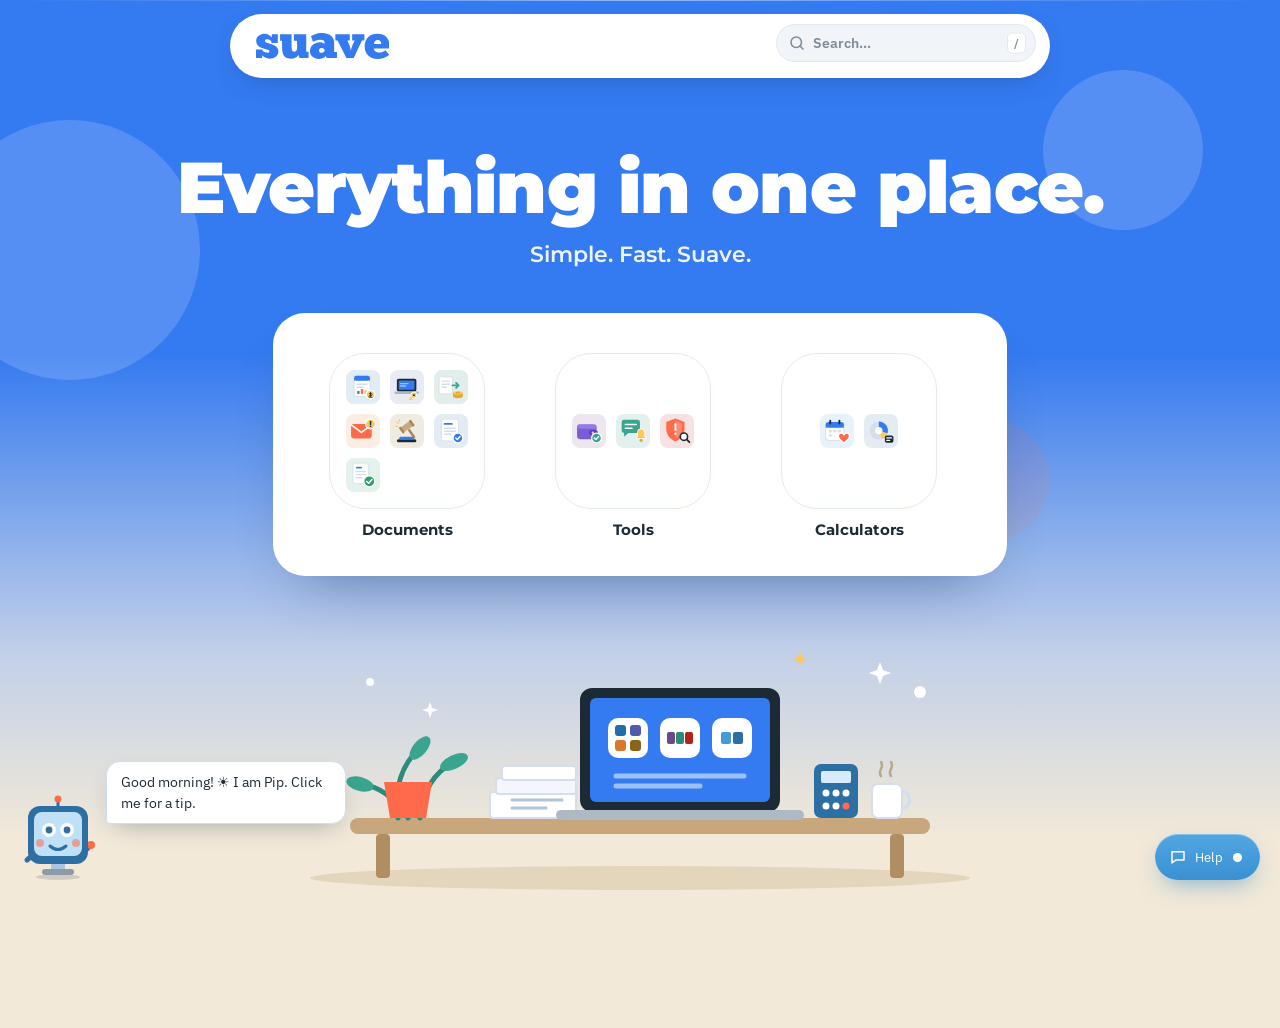
==== commit 8dd43605: "Homepage: add No Balance Letter to Documents" ====
--- a/index.html
+++ b/index.html
@@ -164,7 +164,7 @@
   <p class="hero-sub">Simple. Fast. Suave.</p>
   <div class="panel" id="folders-panel">
   <ul class="grid" id="folders">
-<li><button class="folder" type="button" data-open="docs" aria-haspopup="dialog"><span class="folder-icon"><span style="--c:#1F6FA8"><svg viewBox="0 0 48 48" fill="none" aria-hidden="true"><rect x="10" y="6" width="26" height="34" rx="4" fill="#fff" stroke="#D5DFEC" stroke-width="1.5"/><rect x="10" y="6" width="26" height="8" rx="4" fill="#347AF0"/><rect x="10" y="10" width="26" height="4" fill="#347AF0"/><path d="M15 20h16M15 25h10" stroke="#D5DFEC" stroke-width="2.5" stroke-linecap="round"/><rect x="15" y="31" width="4" height="5" rx="1" fill="#347AF0"/><rect x="21" y="28" width="4" height="8" rx="1" fill="#FF6B4A"/><rect x="27" y="30" width="4" height="6" rx="1" fill="#FFC857"/><circle cx="37" cy="37" r="7" fill="#FFC857" stroke="#fff" stroke-width="2"/><path d="M37 33.5v7M35 35.5h3a1.5 1.5 0 010 3h-2a1.5 1.5 0 000 3h3" stroke="#1C2A36" stroke-width="1.4" stroke-linecap="round"/></svg></span><span style="--c:#4F5AA8"><svg viewBox="0 0 48 48" fill="none" aria-hidden="true"><rect x="8" y="11" width="32" height="21" rx="3" fill="#1C2A36"/><rect x="11" y="14" width="26" height="15" rx="1.5" fill="#347AF0"/><path d="M14 19h12M14 23h8" stroke="#9CC0F8" stroke-width="2.2" stroke-linecap="round"/><rect x="4" y="32" width="40" height="4" rx="2" fill="#AEB9C6"/><circle cx="36" cy="38" r="5" fill="#FFC857" stroke="#fff" stroke-width="1.5"/><circle cx="36" cy="38" r="1.6" fill="#1C2A36"/><path d="M33 41l-4 4M30.5 43.5l1.5 1.5" stroke="#FFC857" stroke-width="2.4" stroke-linecap="round"/></svg></span><span style="--c:#1F7A6A"><svg viewBox="0 0 48 48" fill="none" aria-hidden="true"><rect x="5" y="8" width="22" height="28" rx="3" fill="#fff" stroke="#D5DFEC" stroke-width="1.5"/><path d="M10 15h12M10 20h12M10 25h7" stroke="#D5DFEC" stroke-width="2.4" stroke-linecap="round"/><path d="M27 22h9" stroke="#3AA58F" stroke-width="3" stroke-linecap="round"/><path d="M33 18l4 4-4 4" stroke="#3AA58F" stroke-width="3" stroke-linecap="round" stroke-linejoin="round"/><ellipse cx="36" cy="40" rx="8" ry="3" fill="#E0A93A"/><rect x="28" y="34" width="16" height="6" fill="#E0A93A"/><ellipse cx="36" cy="34" rx="8" ry="3" fill="#FFC857"/><ellipse cx="36" cy="34" rx="4" ry="1.4" fill="#E0A93A"/></svg></span><span style="--c:#D9772B"><svg viewBox="0 0 48 48" fill="none" aria-hidden="true"><rect x="5" y="13" width="34" height="24" rx="4" fill="#FF6B4A"/><path d="M6 15l16 12 16-12" stroke="#fff" stroke-width="2.5" stroke-linecap="round" stroke-linejoin="round"/><circle cx="37" cy="13" r="8" fill="#FFC857" stroke="#fff" stroke-width="2"/><path d="M37 9v5" stroke="#1C2A36" stroke-width="2.4" stroke-linecap="round"/><circle cx="37" cy="17" r="1.3" fill="#1C2A36"/></svg></span><span style="--c:#8A6418"><svg viewBox="0 0 48 48" fill="none" aria-hidden="true"><rect x="8" y="38" width="32" height="5" rx="2.5" fill="#1C2A36"/><rect x="12" y="34" width="24" height="5" rx="2" fill="#347AF0"/><g transform="rotate(-35 26 20)"><rect x="16" y="12" width="20" height="10" rx="3" fill="#C9A77C"/><rect x="14" y="11" width="4" height="12" rx="1.5" fill="#A8845A"/><rect x="34" y="11" width="4" height="12" rx="1.5" fill="#A8845A"/><rect x="24" y="22" width="4" height="18" rx="2" fill="#A8845A"/></g><path d="M8 10l2 2M6 17h3M12 6v3" stroke="#FFC857" stroke-width="2" stroke-linecap="round"/></svg></span><span style="--c:#2E6FA3"><svg viewBox="0 0 48 48" fill="none" aria-hidden="true"><rect x="9" y="5" width="28" height="36" rx="4" fill="#fff" stroke="#D5DFEC" stroke-width="1.5"/><path d="M14 13h12" stroke="#347AF0" stroke-width="3" stroke-linecap="round"/><path d="M14 20h18M14 25h18M14 30h11" stroke="#D5DFEC" stroke-width="2.4" stroke-linecap="round"/><circle cx="36" cy="36" r="8" fill="#347AF0" stroke="#fff" stroke-width="2"/><path d="M32.5 36l2.5 2.5 4.5-5" stroke="#fff" stroke-width="2.4" stroke-linecap="round" stroke-linejoin="round"/></svg></span></span><span class="app-name">Documents</span></button></li>
+<li><button class="folder" type="button" data-open="docs" aria-haspopup="dialog"><span class="folder-icon"><span style="--c:#1F6FA8"><svg viewBox="0 0 48 48" fill="none" aria-hidden="true"><rect x="10" y="6" width="26" height="34" rx="4" fill="#fff" stroke="#D5DFEC" stroke-width="1.5"/><rect x="10" y="6" width="26" height="8" rx="4" fill="#347AF0"/><rect x="10" y="10" width="26" height="4" fill="#347AF0"/><path d="M15 20h16M15 25h10" stroke="#D5DFEC" stroke-width="2.5" stroke-linecap="round"/><rect x="15" y="31" width="4" height="5" rx="1" fill="#347AF0"/><rect x="21" y="28" width="4" height="8" rx="1" fill="#FF6B4A"/><rect x="27" y="30" width="4" height="6" rx="1" fill="#FFC857"/><circle cx="37" cy="37" r="7" fill="#FFC857" stroke="#fff" stroke-width="2"/><path d="M37 33.5v7M35 35.5h3a1.5 1.5 0 010 3h-2a1.5 1.5 0 000 3h3" stroke="#1C2A36" stroke-width="1.4" stroke-linecap="round"/></svg></span><span style="--c:#4F5AA8"><svg viewBox="0 0 48 48" fill="none" aria-hidden="true"><rect x="8" y="11" width="32" height="21" rx="3" fill="#1C2A36"/><rect x="11" y="14" width="26" height="15" rx="1.5" fill="#347AF0"/><path d="M14 19h12M14 23h8" stroke="#9CC0F8" stroke-width="2.2" stroke-linecap="round"/><rect x="4" y="32" width="40" height="4" rx="2" fill="#AEB9C6"/><circle cx="36" cy="38" r="5" fill="#FFC857" stroke="#fff" stroke-width="1.5"/><circle cx="36" cy="38" r="1.6" fill="#1C2A36"/><path d="M33 41l-4 4M30.5 43.5l1.5 1.5" stroke="#FFC857" stroke-width="2.4" stroke-linecap="round"/></svg></span><span style="--c:#1F7A6A"><svg viewBox="0 0 48 48" fill="none" aria-hidden="true"><rect x="5" y="8" width="22" height="28" rx="3" fill="#fff" stroke="#D5DFEC" stroke-width="1.5"/><path d="M10 15h12M10 20h12M10 25h7" stroke="#D5DFEC" stroke-width="2.4" stroke-linecap="round"/><path d="M27 22h9" stroke="#3AA58F" stroke-width="3" stroke-linecap="round"/><path d="M33 18l4 4-4 4" stroke="#3AA58F" stroke-width="3" stroke-linecap="round" stroke-linejoin="round"/><ellipse cx="36" cy="40" rx="8" ry="3" fill="#E0A93A"/><rect x="28" y="34" width="16" height="6" fill="#E0A93A"/><ellipse cx="36" cy="34" rx="8" ry="3" fill="#FFC857"/><ellipse cx="36" cy="34" rx="4" ry="1.4" fill="#E0A93A"/></svg></span><span style="--c:#D9772B"><svg viewBox="0 0 48 48" fill="none" aria-hidden="true"><rect x="5" y="13" width="34" height="24" rx="4" fill="#FF6B4A"/><path d="M6 15l16 12 16-12" stroke="#fff" stroke-width="2.5" stroke-linecap="round" stroke-linejoin="round"/><circle cx="37" cy="13" r="8" fill="#FFC857" stroke="#fff" stroke-width="2"/><path d="M37 9v5" stroke="#1C2A36" stroke-width="2.4" stroke-linecap="round"/><circle cx="37" cy="17" r="1.3" fill="#1C2A36"/></svg></span><span style="--c:#8A6418"><svg viewBox="0 0 48 48" fill="none" aria-hidden="true"><rect x="8" y="38" width="32" height="5" rx="2.5" fill="#1C2A36"/><rect x="12" y="34" width="24" height="5" rx="2" fill="#347AF0"/><g transform="rotate(-35 26 20)"><rect x="16" y="12" width="20" height="10" rx="3" fill="#C9A77C"/><rect x="14" y="11" width="4" height="12" rx="1.5" fill="#A8845A"/><rect x="34" y="11" width="4" height="12" rx="1.5" fill="#A8845A"/><rect x="24" y="22" width="4" height="18" rx="2" fill="#A8845A"/></g><path d="M8 10l2 2M6 17h3M12 6v3" stroke="#FFC857" stroke-width="2" stroke-linecap="round"/></svg></span><span style="--c:#2E6FA3"><svg viewBox="0 0 48 48" fill="none" aria-hidden="true"><rect x="9" y="5" width="28" height="36" rx="4" fill="#fff" stroke="#D5DFEC" stroke-width="1.5"/><path d="M14 13h12" stroke="#347AF0" stroke-width="3" stroke-linecap="round"/><path d="M14 20h18M14 25h18M14 30h11" stroke="#D5DFEC" stroke-width="2.4" stroke-linecap="round"/><circle cx="36" cy="36" r="8" fill="#347AF0" stroke="#fff" stroke-width="2"/><path d="M32.5 36l2.5 2.5 4.5-5" stroke="#fff" stroke-width="2.4" stroke-linecap="round" stroke-linejoin="round"/></svg></span><span style="--c:#2E9E6B"><svg viewBox="0 0 48 48" fill="none" aria-hidden="true"><rect x="8" y="5" width="26" height="34" rx="4" fill="#fff" stroke="#D5DFEC" stroke-width="1.5"/><rect x="13" y="11" width="10" height="3" rx="1.5" fill="#347AF0"/><path d="M13 19h16M13 24h16M13 29h10" stroke="#D5DFEC" stroke-width="2.4" stroke-linecap="round"/><circle cx="35" cy="35" r="9" fill="#2E9E6B" stroke="#fff" stroke-width="2"/><path d="M30.8 35.2l3 3 5.4-6" stroke="#fff" stroke-width="2.6" stroke-linecap="round" stroke-linejoin="round"/></svg></span></span><span class="app-name">Documents</span></button></li>
 <li><button class="folder" type="button" data-open="tools" aria-haspopup="dialog"><span class="folder-icon"><span style="--c:#6B4A86"><svg viewBox="0 0 48 48" fill="none" aria-hidden="true"><rect x="5" y="14" width="32" height="24" rx="5" fill="#7B5CD6"/><rect x="5" y="14" width="32" height="7" rx="3" fill="#9479E8"/><rect x="25" y="23" width="14" height="9" rx="4.5" fill="#5B3FB8"/><circle cx="31" cy="27.5" r="2" fill="#FFC857"/><circle cx="37" cy="36" r="8" fill="#3AA58F" stroke="#fff" stroke-width="2"/><path d="M33.5 36l2.5 2.5 4.5-5" stroke="#fff" stroke-width="2.4" stroke-linecap="round" stroke-linejoin="round"/></svg></span><span style="--c:#2E8B7A"><svg viewBox="0 0 48 48" fill="none" aria-hidden="true"><path d="M6 10a4 4 0 014-4h22a4 4 0 014 4v14a4 4 0 01-4 4H17l-7 6v-6a4 4 0 01-4-4z" fill="#3AA58F"/><path d="M12 14h18M12 20h11" stroke="#fff" stroke-width="2.5" stroke-linecap="round"/><path d="M32 27a6 6 0 0112 0v6l2.5 4h-17l2.5-4z" fill="#FFC857" stroke="#fff" stroke-width="1.5" stroke-linejoin="round"/><circle cx="38" cy="40" r="2.6" fill="#E0A93A"/></svg></span><span style="--c:#B42318"><svg viewBox="0 0 48 48" fill="none" aria-hidden="true"><path d="M22 4l15 6v11c0 10-6 17-15 21C13 38 7 31 7 21V10z" fill="#FF6B4A"/><path d="M22 8l11 4.5V21c0 7.5-4.5 13-11 16" fill="#FF8A6F"/><path d="M22 13v10" stroke="#fff" stroke-width="3.2" stroke-linecap="round"/><circle cx="22" cy="29" r="2" fill="#fff"/><circle cx="36" cy="34" r="6" fill="#fff" stroke="#1C2A36" stroke-width="2.6"/><path d="M40.5 38.5L45 43" stroke="#1C2A36" stroke-width="3" stroke-linecap="round"/></svg></span></span><span class="app-name">Tools</span></button></li>
 <li><button class="folder" type="button" data-open="calc" aria-haspopup="dialog"><span class="folder-icon n2"><span style="--c:#439BDA"><svg viewBox="0 0 48 48" fill="none" aria-hidden="true"><rect x="6" y="10" width="30" height="30" rx="5" fill="#fff" stroke="#D5DFEC" stroke-width="1.5"/><rect x="6" y="10" width="30" height="9" rx="5" fill="#347AF0"/><rect x="6" y="15" width="30" height="4" fill="#347AF0"/><rect x="12" y="6" width="3" height="8" rx="1.5" fill="#1C2A36"/><rect x="27" y="6" width="3" height="8" rx="1.5" fill="#1C2A36"/><g fill="#D5DFEC"><rect x="11" y="23" width="5" height="4" rx="1"/><rect x="18.5" y="23" width="5" height="4" rx="1"/><rect x="26" y="23" width="5" height="4" rx="1"/><rect x="11" y="30" width="5" height="4" rx="1"/></g><path d="M36 44s-9-5.5-9-11a4.5 4.5 0 019-1 4.5 4.5 0 019 1c0 5.5-9 11-9 11z" fill="#FF6B4A" stroke="#fff" stroke-width="2"/></svg></span><span style="--c:#2E6FA3"><svg viewBox="0 0 48 48" fill="none" aria-hidden="true"><circle cx="21" cy="24" r="15" fill="#D5DFEC"/><path d="M21 24V9a15 15 0 0114.2 19.8z" fill="#347AF0"/><path d="M21 24l14.2 4.8A15 15 0 0127 37.8z" fill="#FFC857"/><circle cx="21" cy="24" r="6" fill="#fff"/><rect x="31" y="32" width="14" height="12" rx="3" fill="#1C2A36"/><path d="M34 36h8M34 40h5" stroke="#fff" stroke-width="2" stroke-linecap="round"/></svg></span></span><span class="app-name">Calculators</span></button></li>
   </ul>
@@ -191,9 +191,9 @@
     <path class="steam" d="M601 144c-4-6 4-8 0-14" stroke="#B9A88C" stroke-width="2.5" stroke-linecap="round"/><path class="steam" d="M611 144c-4-6 4-8 0-14" stroke="#B9A88C" stroke-width="2.5" stroke-linecap="round"/>
     <circle class="tw" cx="640" cy="60" r="6" fill="#fff"/><circle class="tw" cx="90" cy="50" r="4" fill="#fff"/><path class="tw" d="M600 30l3 8 8 3-8 3-3 8-3-8-8-3 8-3z" fill="#fff"/><path class="tw" d="M150 70l2 6 6 2-6 2-2 6-2-6-6-2 6-2z" fill="#fff"/><path class="tw" d="M520 20l2 5 5 2-5 2-2 5-2-5-5-2 5-2z" fill="#FFC857"/>
   </svg></div>
-  <div class="results panel" id="results" hidden><ul class="apps"><li><a class="app" href="customer-statement.html" style="--c:#1F6FA8" title="Outstanding balance, late payments and optional 15% collection costs per contract. Opens the lease, final notice and factoring pre-filled." data-search="customer statement outstanding balance, late payments and optional 15% collection costs per contract. opens the lease, final notice and factoring pre-filled. customer statement openstaand saldo, te late betalingen en eventueel 15% incassokosten, per contract opgebouwd. hiervandaan open je ook de lease, final notice en factoring, al ingevuld."><span class="app-icon"><svg viewBox="0 0 48 48" fill="none" aria-hidden="true"><rect x="10" y="6" width="26" height="34" rx="4" fill="#fff" stroke="#D5DFEC" stroke-width="1.5"/><rect x="10" y="6" width="26" height="8" rx="4" fill="#347AF0"/><rect x="10" y="10" width="26" height="4" fill="#347AF0"/><path d="M15 20h16M15 25h10" stroke="#D5DFEC" stroke-width="2.5" stroke-linecap="round"/><rect x="15" y="31" width="4" height="5" rx="1" fill="#347AF0"/><rect x="21" y="28" width="4" height="8" rx="1" fill="#FF6B4A"/><rect x="27" y="30" width="4" height="6" rx="1" fill="#FFC857"/><circle cx="37" cy="37" r="7" fill="#FFC857" stroke="#fff" stroke-width="2"/><path d="M37 33.5v7M35 35.5h3a1.5 1.5 0 010 3h-2a1.5 1.5 0 000 3h3" stroke="#1C2A36" stroke-width="1.4" stroke-linecap="round"/></svg></span><span class="app-name">Customer Statement</span></a></li><li><a class="app" href="lease-agreement.html" style="--c:#4F5AA8" title="Rent-to-own lease. Term, end date and contract number are filled in automatically." data-search="lease contract rent-to-own lease. term, end date and contract number are filled in automatically. lease contract huurovereenkomst met koopoptie. looptijd, einddatum en contractnummer worden automatisch ingevuld."><span class="app-icon"><svg viewBox="0 0 48 48" fill="none" aria-hidden="true"><rect x="8" y="11" width="32" height="21" rx="3" fill="#1C2A36"/><rect x="11" y="14" width="26" height="15" rx="1.5" fill="#347AF0"/><path d="M14 19h12M14 23h8" stroke="#9CC0F8" stroke-width="2.2" stroke-linecap="round"/><rect x="4" y="32" width="40" height="4" rx="2" fill="#AEB9C6"/><circle cx="36" cy="38" r="5" fill="#FFC857" stroke="#fff" stroke-width="1.5"/><circle cx="36" cy="38" r="1.6" fill="#1C2A36"/><path d="M33 41l-4 4M30.5 43.5l1.5 1.5" stroke="#FFC857" stroke-width="2.4" stroke-linecap="round"/></svg></span><span class="app-name">Lease Contract</span></a></li><li><a class="app" href="factoring.html" style="--c:#1F7A6A" title="Sale of invoices to Suave Solutions LLC, ready as PDF." data-search="factoring sale of invoices to suave solutions llc, ready as pdf. factoring verkoop van facturen aan suave solutions llc. mimi venture staat standaard als verkoper, de handtekeningen blijven leeg en de pdf krijgt de naam van het abonnement en de klant."><span class="app-icon"><svg viewBox="0 0 48 48" fill="none" aria-hidden="true"><rect x="5" y="8" width="22" height="28" rx="3" fill="#fff" stroke="#D5DFEC" stroke-width="1.5"/><path d="M10 15h12M10 20h12M10 25h7" stroke="#D5DFEC" stroke-width="2.4" stroke-linecap="round"/><path d="M27 22h9" stroke="#3AA58F" stroke-width="3" stroke-linecap="round"/><path d="M33 18l4 4-4 4" stroke="#3AA58F" stroke-width="3" stroke-linecap="round" stroke-linejoin="round"/><ellipse cx="36" cy="40" rx="8" ry="3" fill="#E0A93A"/><rect x="28" y="34" width="16" height="6" fill="#E0A93A"/><ellipse cx="36" cy="34" rx="8" ry="3" fill="#FFC857"/><ellipse cx="36" cy="34" rx="4" ry="1.4" fill="#E0A93A"/></svg></span><span class="app-name">Factoring</span></a></li><li><a class="app" href="final-notice.html" style="--c:#D9772B" title="Last payment reminder as e-mail with automatic escalation date. Save as PDF." data-search="final notice last payment reminder as e-mail with automatic escalation date. save as pdf. final notice laatste betalingsherinnering als e-mail, met automatische escalatiedatum. klaar om als pdf te bewaren."><span class="app-icon"><svg viewBox="0 0 48 48" fill="none" aria-hidden="true"><rect x="5" y="13" width="34" height="24" rx="4" fill="#FF6B4A"/><path d="M6 15l16 12 16-12" stroke="#fff" stroke-width="2.5" stroke-linecap="round" stroke-linejoin="round"/><circle cx="37" cy="13" r="8" fill="#FFC857" stroke="#fff" stroke-width="2"/><path d="M37 9v5" stroke="#1C2A36" stroke-width="2.4" stroke-linecap="round"/><circle cx="37" cy="17" r="1.3" fill="#1C2A36"/></svg></span><span class="app-name">Final Notice</span></a></li><li><a class="app" href="to-whom-it-may-concern.html" style="--c:#2E6FA3" title="Letter confirming a customer's contracts and outstanding balance, read from the customer statement. Download as PDF with the Suave logo." data-search="to whom it may concern letter confirming a customer's contracts and outstanding balance, read from the customer statement. download as pdf with the suave logo. bevestiging brief verklaring contracten saldo bank"><span class="app-icon"><svg viewBox="0 0 48 48" fill="none" aria-hidden="true"><rect x="9" y="5" width="28" height="36" rx="4" fill="#fff" stroke="#D5DFEC" stroke-width="1.5"/><path d="M14 13h12" stroke="#347AF0" stroke-width="3" stroke-linecap="round"/><path d="M14 20h18M14 25h18M14 30h11" stroke="#D5DFEC" stroke-width="2.4" stroke-linecap="round"/><circle cx="36" cy="36" r="8" fill="#347AF0" stroke="#fff" stroke-width="2"/><path d="M32.5 36l2.5 2.5 4.5-5" stroke="#fff" stroke-width="2.4" stroke-linecap="round" stroke-linejoin="round"/></svg></span><span class="app-name">To Whom It May Concern</span></a></li><li><a class="app" href="bevel-tot-betaling.html" style="--c:#8A6418" title="Court petition (Bevel tot Betaling) asking the court to order payment. Download as Word or PDF." data-search="payment order court petition (bevel tot betaling) asking the court to order payment. download as word or pdf. bevel tot betaling verzoekschrift aan het gerecht om de gedaagde te laten veroordelen tot betaling. download als word of pdf."><span class="app-icon"><svg viewBox="0 0 48 48" fill="none" aria-hidden="true"><rect x="8" y="38" width="32" height="5" rx="2.5" fill="#1C2A36"/><rect x="12" y="34" width="24" height="5" rx="2" fill="#347AF0"/><g transform="rotate(-35 26 20)"><rect x="16" y="12" width="20" height="10" rx="3" fill="#C9A77C"/><rect x="14" y="11" width="4" height="12" rx="1.5" fill="#A8845A"/><rect x="34" y="11" width="4" height="12" rx="1.5" fill="#A8845A"/><rect x="24" y="22" width="4" height="18" rx="2" fill="#A8845A"/></g><path d="M8 10l2 2M6 17h3M12 6v3" stroke="#FFC857" stroke-width="2" stroke-linecap="round"/></svg></span><span class="app-name">Payment Order</span></a></li><li><a class="app" href="betalingen-boeken.html" style="--c:#6B4A86" title="Book the payments from the bailiff report in Suave, with a list of what was and was not booked." data-search="book payments book the payments from the bailiff report in suave, with a list of what was and was not booked. betalingen boeken boek de betalingen uit het rapport van de deurwaarder automatisch in suave, met een lijst van wat wel en niet geboekt is."><span class="app-icon"><svg viewBox="0 0 48 48" fill="none" aria-hidden="true"><rect x="5" y="14" width="32" height="24" rx="5" fill="#7B5CD6"/><rect x="5" y="14" width="32" height="7" rx="3" fill="#9479E8"/><rect x="25" y="23" width="14" height="9" rx="4.5" fill="#5B3FB8"/><circle cx="31" cy="27.5" r="2" fill="#FFC857"/><circle cx="37" cy="36" r="8" fill="#3AA58F" stroke="#fff" stroke-width="2"/><path d="M33.5 36l2.5 2.5 4.5-5" stroke="#fff" stroke-width="2.4" stroke-linecap="round" stroke-linejoin="round"/></svg></span><span class="app-name">Book Payments</span></a></li><li><a class="app" href="herinneringen.html" style="--c:#2E8B7A" title="Read the past due list in Suave and send everyone the right WhatsApp template or e-mail via Intercom." data-search="reminders read the past due list in suave and send everyone the right whatsapp template or e-mail via intercom. herinneringen lees de past due list in suave en stuur iedereen automatisch de juiste whatsapp-template (of e-mail) via intercom."><span class="app-icon"><svg viewBox="0 0 48 48" fill="none" aria-hidden="true"><path d="M6 10a4 4 0 014-4h22a4 4 0 014 4v14a4 4 0 01-4 4H17l-7 6v-6a4 4 0 01-4-4z" fill="#3AA58F"/><path d="M12 14h18M12 20h11" stroke="#fff" stroke-width="2.5" stroke-linecap="round"/><path d="M32 27a6 6 0 0112 0v6l2.5 4h-17l2.5-4z" fill="#FFC857" stroke="#fff" stroke-width="1.5" stroke-linejoin="round"/><circle cx="38" cy="40" r="2.6" fill="#E0A93A"/></svg></span><span class="app-name">Reminders</span></a></li><li><a class="app" href="fraude.html" style="--c:#B42318" title="List of fraud users with name, e-mail, phone and monthly amount. Send them the collection_template via Intercom." data-search="fraud contacts list of fraud users with name, e-mail, phone and monthly amount. send them the collection_template via intercom. fraude contacten lijst van fraudegebruikers met naam, e-mail, telefoon en maandbedrag, opgeslagen in cloudflare. stuur ze de collection_template via intercom."><span class="app-icon"><svg viewBox="0 0 48 48" fill="none" aria-hidden="true"><path d="M22 4l15 6v11c0 10-6 17-15 21C13 38 7 31 7 21V10z" fill="#FF6B4A"/><path d="M22 8l11 4.5V21c0 7.5-4.5 13-11 16" fill="#FF8A6F"/><path d="M22 13v10" stroke="#fff" stroke-width="3.2" stroke-linecap="round"/><circle cx="22" cy="29" r="2" fill="#fff"/><circle cx="36" cy="34" r="6" fill="#fff" stroke="#1C2A36" stroke-width="2.6"/><path d="M40.5 38.5L45 43" stroke="#1C2A36" stroke-width="3" stroke-linecap="round"/></svg></span><span class="app-name">Fraud Contacts</span></a></li><li><a class="app" href="care-plan.html" style="--c:#439BDA" title="Monthly amount for product and care plan per term." data-search="care plan monthly amount for product and care plan per term. care plan maandbedrag voor product (24% apr) en care plan per looptijd: 30 dagen 7%, 4 mnd 22%, 6 mnd 27%, 12 mnd 46,5%, 24 mnd 93% markup."><span class="app-icon"><svg viewBox="0 0 48 48" fill="none" aria-hidden="true"><rect x="6" y="10" width="30" height="30" rx="5" fill="#fff" stroke="#D5DFEC" stroke-width="1.5"/><rect x="6" y="10" width="30" height="9" rx="5" fill="#347AF0"/><rect x="6" y="15" width="30" height="4" fill="#347AF0"/><rect x="12" y="6" width="3" height="8" rx="1.5" fill="#1C2A36"/><rect x="27" y="6" width="3" height="8" rx="1.5" fill="#1C2A36"/><g fill="#D5DFEC"><rect x="11" y="23" width="5" height="4" rx="1"/><rect x="18.5" y="23" width="5" height="4" rx="1"/><rect x="26" y="23" width="5" height="4" rx="1"/><rect x="11" y="30" width="5" height="4" rx="1"/></g><path d="M36 44s-9-5.5-9-11a4.5 4.5 0 019-1 4.5 4.5 0 019 1c0 5.5-9 11-9 11z" fill="#FF6B4A" stroke="#fff" stroke-width="2"/></svg></span><span class="app-name">Care Plan</span></a></li><li><a class="app" href="remaining-balance.html" style="--c:#2E6FA3" title="Outstanding lease balance after X payments." data-search="remaining balance outstanding lease balance after x payments. remaining balance openstaand saldo van een lease na x betalingen, met de rentes die volgen uit de nieuwe markups (30 dagen 84%, 4 mnd 280,56%, 6 mnd 118,86%, 12 mnd 94,2%, 24 mnd 81,99% per jaar)."><span class="app-icon"><svg viewBox="0 0 48 48" fill="none" aria-hidden="true"><circle cx="21" cy="24" r="15" fill="#D5DFEC"/><path d="M21 24V9a15 15 0 0114.2 19.8z" fill="#347AF0"/><path d="M21 24l14.2 4.8A15 15 0 0127 37.8z" fill="#FFC857"/><circle cx="21" cy="24" r="6" fill="#fff"/><rect x="31" y="32" width="14" height="12" rx="3" fill="#1C2A36"/><path d="M34 36h8M34 40h5" stroke="#fff" stroke-width="2" stroke-linecap="round"/></svg></span><span class="app-name">Remaining Balance</span></a></li></ul><p class="no-results" id="no-results" hidden>No tools found.</p></div>
+  <div class="results panel" id="results" hidden><ul class="apps"><li><a class="app" href="customer-statement.html" style="--c:#1F6FA8" title="Outstanding balance, late payments and optional 15% collection costs per contract. Opens the lease, final notice and factoring pre-filled." data-search="customer statement outstanding balance, late payments and optional 15% collection costs per contract. opens the lease, final notice and factoring pre-filled. customer statement openstaand saldo, te late betalingen en eventueel 15% incassokosten, per contract opgebouwd. hiervandaan open je ook de lease, final notice en factoring, al ingevuld."><span class="app-icon"><svg viewBox="0 0 48 48" fill="none" aria-hidden="true"><rect x="10" y="6" width="26" height="34" rx="4" fill="#fff" stroke="#D5DFEC" stroke-width="1.5"/><rect x="10" y="6" width="26" height="8" rx="4" fill="#347AF0"/><rect x="10" y="10" width="26" height="4" fill="#347AF0"/><path d="M15 20h16M15 25h10" stroke="#D5DFEC" stroke-width="2.5" stroke-linecap="round"/><rect x="15" y="31" width="4" height="5" rx="1" fill="#347AF0"/><rect x="21" y="28" width="4" height="8" rx="1" fill="#FF6B4A"/><rect x="27" y="30" width="4" height="6" rx="1" fill="#FFC857"/><circle cx="37" cy="37" r="7" fill="#FFC857" stroke="#fff" stroke-width="2"/><path d="M37 33.5v7M35 35.5h3a1.5 1.5 0 010 3h-2a1.5 1.5 0 000 3h3" stroke="#1C2A36" stroke-width="1.4" stroke-linecap="round"/></svg></span><span class="app-name">Customer Statement</span></a></li><li><a class="app" href="lease-agreement.html" style="--c:#4F5AA8" title="Rent-to-own lease. Term, end date and contract number are filled in automatically." data-search="lease contract rent-to-own lease. term, end date and contract number are filled in automatically. lease contract huurovereenkomst met koopoptie. looptijd, einddatum en contractnummer worden automatisch ingevuld."><span class="app-icon"><svg viewBox="0 0 48 48" fill="none" aria-hidden="true"><rect x="8" y="11" width="32" height="21" rx="3" fill="#1C2A36"/><rect x="11" y="14" width="26" height="15" rx="1.5" fill="#347AF0"/><path d="M14 19h12M14 23h8" stroke="#9CC0F8" stroke-width="2.2" stroke-linecap="round"/><rect x="4" y="32" width="40" height="4" rx="2" fill="#AEB9C6"/><circle cx="36" cy="38" r="5" fill="#FFC857" stroke="#fff" stroke-width="1.5"/><circle cx="36" cy="38" r="1.6" fill="#1C2A36"/><path d="M33 41l-4 4M30.5 43.5l1.5 1.5" stroke="#FFC857" stroke-width="2.4" stroke-linecap="round"/></svg></span><span class="app-name">Lease Contract</span></a></li><li><a class="app" href="factoring.html" style="--c:#1F7A6A" title="Sale of invoices to Suave Solutions LLC, ready as PDF." data-search="factoring sale of invoices to suave solutions llc, ready as pdf. factoring verkoop van facturen aan suave solutions llc. mimi venture staat standaard als verkoper, de handtekeningen blijven leeg en de pdf krijgt de naam van het abonnement en de klant."><span class="app-icon"><svg viewBox="0 0 48 48" fill="none" aria-hidden="true"><rect x="5" y="8" width="22" height="28" rx="3" fill="#fff" stroke="#D5DFEC" stroke-width="1.5"/><path d="M10 15h12M10 20h12M10 25h7" stroke="#D5DFEC" stroke-width="2.4" stroke-linecap="round"/><path d="M27 22h9" stroke="#3AA58F" stroke-width="3" stroke-linecap="round"/><path d="M33 18l4 4-4 4" stroke="#3AA58F" stroke-width="3" stroke-linecap="round" stroke-linejoin="round"/><ellipse cx="36" cy="40" rx="8" ry="3" fill="#E0A93A"/><rect x="28" y="34" width="16" height="6" fill="#E0A93A"/><ellipse cx="36" cy="34" rx="8" ry="3" fill="#FFC857"/><ellipse cx="36" cy="34" rx="4" ry="1.4" fill="#E0A93A"/></svg></span><span class="app-name">Factoring</span></a></li><li><a class="app" href="final-notice.html" style="--c:#D9772B" title="Last payment reminder as e-mail with automatic escalation date. Save as PDF." data-search="final notice last payment reminder as e-mail with automatic escalation date. save as pdf. final notice laatste betalingsherinnering als e-mail, met automatische escalatiedatum. klaar om als pdf te bewaren."><span class="app-icon"><svg viewBox="0 0 48 48" fill="none" aria-hidden="true"><rect x="5" y="13" width="34" height="24" rx="4" fill="#FF6B4A"/><path d="M6 15l16 12 16-12" stroke="#fff" stroke-width="2.5" stroke-linecap="round" stroke-linejoin="round"/><circle cx="37" cy="13" r="8" fill="#FFC857" stroke="#fff" stroke-width="2"/><path d="M37 9v5" stroke="#1C2A36" stroke-width="2.4" stroke-linecap="round"/><circle cx="37" cy="17" r="1.3" fill="#1C2A36"/></svg></span><span class="app-name">Final Notice</span></a></li><li><a class="app" href="to-whom-it-may-concern.html" style="--c:#2E6FA3" title="To Whom It May Concern letter or Notice of Outstanding Obligations, read from the customer statement. Download as PDF with the Suave logo." data-search="notice of outstanding obligations pay-off payoff pending payments to whom it may concern letter confirming a customer's contracts and outstanding balance, read from the customer statement. download as pdf with the suave logo. bevestiging brief verklaring contracten saldo bank"><span class="app-icon"><svg viewBox="0 0 48 48" fill="none" aria-hidden="true"><rect x="9" y="5" width="28" height="36" rx="4" fill="#fff" stroke="#D5DFEC" stroke-width="1.5"/><path d="M14 13h12" stroke="#347AF0" stroke-width="3" stroke-linecap="round"/><path d="M14 20h18M14 25h18M14 30h11" stroke="#D5DFEC" stroke-width="2.4" stroke-linecap="round"/><circle cx="36" cy="36" r="8" fill="#347AF0" stroke="#fff" stroke-width="2"/><path d="M32.5 36l2.5 2.5 4.5-5" stroke="#fff" stroke-width="2.4" stroke-linecap="round" stroke-linejoin="round"/></svg></span><span class="app-name">To Whom It May Concern</span></a></li><li><a class="app" href="no-balance-letter.html" style="--c:#2E9E6B" title="Letter confirming that a customer has no open balance with Suave. Only needs the full name." data-search="no balance letter letter confirming that a customer has no open balance with suave. only needs the full name. geen openstaand saldo brief paid off clearance"><span class="app-icon"><svg viewBox="0 0 48 48" fill="none" aria-hidden="true"><rect x="8" y="5" width="26" height="34" rx="4" fill="#fff" stroke="#D5DFEC" stroke-width="1.5"/><rect x="13" y="11" width="10" height="3" rx="1.5" fill="#347AF0"/><path d="M13 19h16M13 24h16M13 29h10" stroke="#D5DFEC" stroke-width="2.4" stroke-linecap="round"/><circle cx="35" cy="35" r="9" fill="#2E9E6B" stroke="#fff" stroke-width="2"/><path d="M30.8 35.2l3 3 5.4-6" stroke="#fff" stroke-width="2.6" stroke-linecap="round" stroke-linejoin="round"/></svg></span><span class="app-name">No Balance Letter</span></a></li><li><a class="app" href="bevel-tot-betaling.html" style="--c:#8A6418" title="Court petition (Bevel tot Betaling) asking the court to order payment. Download as Word or PDF." data-search="payment order court petition (bevel tot betaling) asking the court to order payment. download as word or pdf. bevel tot betaling verzoekschrift aan het gerecht om de gedaagde te laten veroordelen tot betaling. download als word of pdf."><span class="app-icon"><svg viewBox="0 0 48 48" fill="none" aria-hidden="true"><rect x="8" y="38" width="32" height="5" rx="2.5" fill="#1C2A36"/><rect x="12" y="34" width="24" height="5" rx="2" fill="#347AF0"/><g transform="rotate(-35 26 20)"><rect x="16" y="12" width="20" height="10" rx="3" fill="#C9A77C"/><rect x="14" y="11" width="4" height="12" rx="1.5" fill="#A8845A"/><rect x="34" y="11" width="4" height="12" rx="1.5" fill="#A8845A"/><rect x="24" y="22" width="4" height="18" rx="2" fill="#A8845A"/></g><path d="M8 10l2 2M6 17h3M12 6v3" stroke="#FFC857" stroke-width="2" stroke-linecap="round"/></svg></span><span class="app-name">Payment Order</span></a></li><li><a class="app" href="betalingen-boeken.html" style="--c:#6B4A86" title="Book the payments from the bailiff report in Suave, with a list of what was and was not booked." data-search="book payments book the payments from the bailiff report in suave, with a list of what was and was not booked. betalingen boeken boek de betalingen uit het rapport van de deurwaarder automatisch in suave, met een lijst van wat wel en niet geboekt is."><span class="app-icon"><svg viewBox="0 0 48 48" fill="none" aria-hidden="true"><rect x="5" y="14" width="32" height="24" rx="5" fill="#7B5CD6"/><rect x="5" y="14" width="32" height="7" rx="3" fill="#9479E8"/><rect x="25" y="23" width="14" height="9" rx="4.5" fill="#5B3FB8"/><circle cx="31" cy="27.5" r="2" fill="#FFC857"/><circle cx="37" cy="36" r="8" fill="#3AA58F" stroke="#fff" stroke-width="2"/><path d="M33.5 36l2.5 2.5 4.5-5" stroke="#fff" stroke-width="2.4" stroke-linecap="round" stroke-linejoin="round"/></svg></span><span class="app-name">Book Payments</span></a></li><li><a class="app" href="herinneringen.html" style="--c:#2E8B7A" title="Read the past due list in Suave and send everyone the right WhatsApp template or e-mail via Intercom." data-search="reminders read the past due list in suave and send everyone the right whatsapp template or e-mail via intercom. herinneringen lees de past due list in suave en stuur iedereen automatisch de juiste whatsapp-template (of e-mail) via intercom."><span class="app-icon"><svg viewBox="0 0 48 48" fill="none" aria-hidden="true"><path d="M6 10a4 4 0 014-4h22a4 4 0 014 4v14a4 4 0 01-4 4H17l-7 6v-6a4 4 0 01-4-4z" fill="#3AA58F"/><path d="M12 14h18M12 20h11" stroke="#fff" stroke-width="2.5" stroke-linecap="round"/><path d="M32 27a6 6 0 0112 0v6l2.5 4h-17l2.5-4z" fill="#FFC857" stroke="#fff" stroke-width="1.5" stroke-linejoin="round"/><circle cx="38" cy="40" r="2.6" fill="#E0A93A"/></svg></span><span class="app-name">Reminders</span></a></li><li><a class="app" href="fraude.html" style="--c:#B42318" title="List of fraud users with name, e-mail, phone and monthly amount. Send them the collection_template via Intercom." data-search="fraud contacts list of fraud users with name, e-mail, phone and monthly amount. send them the collection_template via intercom. fraude contacten lijst van fraudegebruikers met naam, e-mail, telefoon en maandbedrag, opgeslagen in cloudflare. stuur ze de collection_template via intercom."><span class="app-icon"><svg viewBox="0 0 48 48" fill="none" aria-hidden="true"><path d="M22 4l15 6v11c0 10-6 17-15 21C13 38 7 31 7 21V10z" fill="#FF6B4A"/><path d="M22 8l11 4.5V21c0 7.5-4.5 13-11 16" fill="#FF8A6F"/><path d="M22 13v10" stroke="#fff" stroke-width="3.2" stroke-linecap="round"/><circle cx="22" cy="29" r="2" fill="#fff"/><circle cx="36" cy="34" r="6" fill="#fff" stroke="#1C2A36" stroke-width="2.6"/><path d="M40.5 38.5L45 43" stroke="#1C2A36" stroke-width="3" stroke-linecap="round"/></svg></span><span class="app-name">Fraud Contacts</span></a></li><li><a class="app" href="care-plan.html" style="--c:#439BDA" title="Monthly amount for product and care plan per term." data-search="care plan monthly amount for product and care plan per term. care plan maandbedrag voor product (24% apr) en care plan per looptijd: 30 dagen 7%, 4 mnd 22%, 6 mnd 27%, 12 mnd 46,5%, 24 mnd 93% markup."><span class="app-icon"><svg viewBox="0 0 48 48" fill="none" aria-hidden="true"><rect x="6" y="10" width="30" height="30" rx="5" fill="#fff" stroke="#D5DFEC" stroke-width="1.5"/><rect x="6" y="10" width="30" height="9" rx="5" fill="#347AF0"/><rect x="6" y="15" width="30" height="4" fill="#347AF0"/><rect x="12" y="6" width="3" height="8" rx="1.5" fill="#1C2A36"/><rect x="27" y="6" width="3" height="8" rx="1.5" fill="#1C2A36"/><g fill="#D5DFEC"><rect x="11" y="23" width="5" height="4" rx="1"/><rect x="18.5" y="23" width="5" height="4" rx="1"/><rect x="26" y="23" width="5" height="4" rx="1"/><rect x="11" y="30" width="5" height="4" rx="1"/></g><path d="M36 44s-9-5.5-9-11a4.5 4.5 0 019-1 4.5 4.5 0 019 1c0 5.5-9 11-9 11z" fill="#FF6B4A" stroke="#fff" stroke-width="2"/></svg></span><span class="app-name">Care Plan</span></a></li><li><a class="app" href="remaining-balance.html" style="--c:#2E6FA3" title="Outstanding lease balance after X payments." data-search="remaining balance outstanding lease balance after x payments. remaining balance openstaand saldo van een lease na x betalingen, met de rentes die volgen uit de nieuwe markups (30 dagen 84%, 4 mnd 280,56%, 6 mnd 118,86%, 12 mnd 94,2%, 24 mnd 81,99% per jaar)."><span class="app-icon"><svg viewBox="0 0 48 48" fill="none" aria-hidden="true"><circle cx="21" cy="24" r="15" fill="#D5DFEC"/><path d="M21 24V9a15 15 0 0114.2 19.8z" fill="#347AF0"/><path d="M21 24l14.2 4.8A15 15 0 0127 37.8z" fill="#FFC857"/><circle cx="21" cy="24" r="6" fill="#fff"/><rect x="31" y="32" width="14" height="12" rx="3" fill="#1C2A36"/><path d="M34 36h8M34 40h5" stroke="#fff" stroke-width="2" stroke-linecap="round"/></svg></span><span class="app-name">Remaining Balance</span></a></li></ul><p class="no-results" id="no-results" hidden>No tools found.</p></div>
 </main>
-<div class="sheet" id="sheet-docs" role="dialog" aria-modal="true" aria-label="Documents" hidden><div class="sheet-box"><div class="sheet-head"><h2>Documents</h2><button class="sheet-close" type="button" aria-label="Close">&times;</button></div><ul class="apps" style="--n:6"><li><a class="app" href="customer-statement.html" style="--c:#1F6FA8" title="Outstanding balance, late payments and optional 15% collection costs per contract. Opens the lease, final notice and factoring pre-filled." data-search="customer statement outstanding balance, late payments and optional 15% collection costs per contract. opens the lease, final notice and factoring pre-filled. customer statement openstaand saldo, te late betalingen en eventueel 15% incassokosten, per contract opgebouwd. hiervandaan open je ook de lease, final notice en factoring, al ingevuld."><span class="app-icon"><svg viewBox="0 0 48 48" fill="none" aria-hidden="true"><rect x="10" y="6" width="26" height="34" rx="4" fill="#fff" stroke="#D5DFEC" stroke-width="1.5"/><rect x="10" y="6" width="26" height="8" rx="4" fill="#347AF0"/><rect x="10" y="10" width="26" height="4" fill="#347AF0"/><path d="M15 20h16M15 25h10" stroke="#D5DFEC" stroke-width="2.5" stroke-linecap="round"/><rect x="15" y="31" width="4" height="5" rx="1" fill="#347AF0"/><rect x="21" y="28" width="4" height="8" rx="1" fill="#FF6B4A"/><rect x="27" y="30" width="4" height="6" rx="1" fill="#FFC857"/><circle cx="37" cy="37" r="7" fill="#FFC857" stroke="#fff" stroke-width="2"/><path d="M37 33.5v7M35 35.5h3a1.5 1.5 0 010 3h-2a1.5 1.5 0 000 3h3" stroke="#1C2A36" stroke-width="1.4" stroke-linecap="round"/></svg></span><span class="app-name">Customer Statement</span></a></li><li><a class="app" href="lease-agreement.html" style="--c:#4F5AA8" title="Rent-to-own lease. Term, end date and contract number are filled in automatically." data-search="lease contract rent-to-own lease. term, end date and contract number are filled in automatically. lease contract huurovereenkomst met koopoptie. looptijd, einddatum en contractnummer worden automatisch ingevuld."><span class="app-icon"><svg viewBox="0 0 48 48" fill="none" aria-hidden="true"><rect x="8" y="11" width="32" height="21" rx="3" fill="#1C2A36"/><rect x="11" y="14" width="26" height="15" rx="1.5" fill="#347AF0"/><path d="M14 19h12M14 23h8" stroke="#9CC0F8" stroke-width="2.2" stroke-linecap="round"/><rect x="4" y="32" width="40" height="4" rx="2" fill="#AEB9C6"/><circle cx="36" cy="38" r="5" fill="#FFC857" stroke="#fff" stroke-width="1.5"/><circle cx="36" cy="38" r="1.6" fill="#1C2A36"/><path d="M33 41l-4 4M30.5 43.5l1.5 1.5" stroke="#FFC857" stroke-width="2.4" stroke-linecap="round"/></svg></span><span class="app-name">Lease Contract</span></a></li><li><a class="app" href="factoring.html" style="--c:#1F7A6A" title="Sale of invoices to Suave Solutions LLC, ready as PDF." data-search="factoring sale of invoices to suave solutions llc, ready as pdf. factoring verkoop van facturen aan suave solutions llc. mimi venture staat standaard als verkoper, de handtekeningen blijven leeg en de pdf krijgt de naam van het abonnement en de klant."><span class="app-icon"><svg viewBox="0 0 48 48" fill="none" aria-hidden="true"><rect x="5" y="8" width="22" height="28" rx="3" fill="#fff" stroke="#D5DFEC" stroke-width="1.5"/><path d="M10 15h12M10 20h12M10 25h7" stroke="#D5DFEC" stroke-width="2.4" stroke-linecap="round"/><path d="M27 22h9" stroke="#3AA58F" stroke-width="3" stroke-linecap="round"/><path d="M33 18l4 4-4 4" stroke="#3AA58F" stroke-width="3" stroke-linecap="round" stroke-linejoin="round"/><ellipse cx="36" cy="40" rx="8" ry="3" fill="#E0A93A"/><rect x="28" y="34" width="16" height="6" fill="#E0A93A"/><ellipse cx="36" cy="34" rx="8" ry="3" fill="#FFC857"/><ellipse cx="36" cy="34" rx="4" ry="1.4" fill="#E0A93A"/></svg></span><span class="app-name">Factoring</span></a></li><li><a class="app" href="final-notice.html" style="--c:#D9772B" title="Last payment reminder as e-mail with automatic escalation date. Save as PDF." data-search="final notice last payment reminder as e-mail with automatic escalation date. save as pdf. final notice laatste betalingsherinnering als e-mail, met automatische escalatiedatum. klaar om als pdf te bewaren."><span class="app-icon"><svg viewBox="0 0 48 48" fill="none" aria-hidden="true"><rect x="5" y="13" width="34" height="24" rx="4" fill="#FF6B4A"/><path d="M6 15l16 12 16-12" stroke="#fff" stroke-width="2.5" stroke-linecap="round" stroke-linejoin="round"/><circle cx="37" cy="13" r="8" fill="#FFC857" stroke="#fff" stroke-width="2"/><path d="M37 9v5" stroke="#1C2A36" stroke-width="2.4" stroke-linecap="round"/><circle cx="37" cy="17" r="1.3" fill="#1C2A36"/></svg></span><span class="app-name">Final Notice</span></a></li><li><a class="app" href="to-whom-it-may-concern.html" style="--c:#2E6FA3" title="Letter confirming a customer's contracts and outstanding balance, read from the customer statement. Download as PDF with the Suave logo." data-search="to whom it may concern letter confirming a customer's contracts and outstanding balance, read from the customer statement. download as pdf with the suave logo. bevestiging brief verklaring contracten saldo bank"><span class="app-icon"><svg viewBox="0 0 48 48" fill="none" aria-hidden="true"><rect x="9" y="5" width="28" height="36" rx="4" fill="#fff" stroke="#D5DFEC" stroke-width="1.5"/><path d="M14 13h12" stroke="#347AF0" stroke-width="3" stroke-linecap="round"/><path d="M14 20h18M14 25h18M14 30h11" stroke="#D5DFEC" stroke-width="2.4" stroke-linecap="round"/><circle cx="36" cy="36" r="8" fill="#347AF0" stroke="#fff" stroke-width="2"/><path d="M32.5 36l2.5 2.5 4.5-5" stroke="#fff" stroke-width="2.4" stroke-linecap="round" stroke-linejoin="round"/></svg></span><span class="app-name">To Whom It May Concern</span></a></li><li><a class="app" href="bevel-tot-betaling.html" style="--c:#8A6418" title="Court petition (Bevel tot Betaling) asking the court to order payment. Download as Word or PDF." data-search="payment order court petition (bevel tot betaling) asking the court to order payment. download as word or pdf. bevel tot betaling verzoekschrift aan het gerecht om de gedaagde te laten veroordelen tot betaling. download als word of pdf."><span class="app-icon"><svg viewBox="0 0 48 48" fill="none" aria-hidden="true"><rect x="8" y="38" width="32" height="5" rx="2.5" fill="#1C2A36"/><rect x="12" y="34" width="24" height="5" rx="2" fill="#347AF0"/><g transform="rotate(-35 26 20)"><rect x="16" y="12" width="20" height="10" rx="3" fill="#C9A77C"/><rect x="14" y="11" width="4" height="12" rx="1.5" fill="#A8845A"/><rect x="34" y="11" width="4" height="12" rx="1.5" fill="#A8845A"/><rect x="24" y="22" width="4" height="18" rx="2" fill="#A8845A"/></g><path d="M8 10l2 2M6 17h3M12 6v3" stroke="#FFC857" stroke-width="2" stroke-linecap="round"/></svg></span><span class="app-name">Payment Order</span></a></li></ul></div></div>
+<div class="sheet" id="sheet-docs" role="dialog" aria-modal="true" aria-label="Documents" hidden><div class="sheet-box"><div class="sheet-head"><h2>Documents</h2><button class="sheet-close" type="button" aria-label="Close">&times;</button></div><ul class="apps" style="--n:4"><li><a class="app" href="customer-statement.html" style="--c:#1F6FA8" title="Outstanding balance, late payments and optional 15% collection costs per contract. Opens the lease, final notice and factoring pre-filled." data-search="customer statement outstanding balance, late payments and optional 15% collection costs per contract. opens the lease, final notice and factoring pre-filled. customer statement openstaand saldo, te late betalingen en eventueel 15% incassokosten, per contract opgebouwd. hiervandaan open je ook de lease, final notice en factoring, al ingevuld."><span class="app-icon"><svg viewBox="0 0 48 48" fill="none" aria-hidden="true"><rect x="10" y="6" width="26" height="34" rx="4" fill="#fff" stroke="#D5DFEC" stroke-width="1.5"/><rect x="10" y="6" width="26" height="8" rx="4" fill="#347AF0"/><rect x="10" y="10" width="26" height="4" fill="#347AF0"/><path d="M15 20h16M15 25h10" stroke="#D5DFEC" stroke-width="2.5" stroke-linecap="round"/><rect x="15" y="31" width="4" height="5" rx="1" fill="#347AF0"/><rect x="21" y="28" width="4" height="8" rx="1" fill="#FF6B4A"/><rect x="27" y="30" width="4" height="6" rx="1" fill="#FFC857"/><circle cx="37" cy="37" r="7" fill="#FFC857" stroke="#fff" stroke-width="2"/><path d="M37 33.5v7M35 35.5h3a1.5 1.5 0 010 3h-2a1.5 1.5 0 000 3h3" stroke="#1C2A36" stroke-width="1.4" stroke-linecap="round"/></svg></span><span class="app-name">Customer Statement</span></a></li><li><a class="app" href="lease-agreement.html" style="--c:#4F5AA8" title="Rent-to-own lease. Term, end date and contract number are filled in automatically." data-search="lease contract rent-to-own lease. term, end date and contract number are filled in automatically. lease contract huurovereenkomst met koopoptie. looptijd, einddatum en contractnummer worden automatisch ingevuld."><span class="app-icon"><svg viewBox="0 0 48 48" fill="none" aria-hidden="true"><rect x="8" y="11" width="32" height="21" rx="3" fill="#1C2A36"/><rect x="11" y="14" width="26" height="15" rx="1.5" fill="#347AF0"/><path d="M14 19h12M14 23h8" stroke="#9CC0F8" stroke-width="2.2" stroke-linecap="round"/><rect x="4" y="32" width="40" height="4" rx="2" fill="#AEB9C6"/><circle cx="36" cy="38" r="5" fill="#FFC857" stroke="#fff" stroke-width="1.5"/><circle cx="36" cy="38" r="1.6" fill="#1C2A36"/><path d="M33 41l-4 4M30.5 43.5l1.5 1.5" stroke="#FFC857" stroke-width="2.4" stroke-linecap="round"/></svg></span><span class="app-name">Lease Contract</span></a></li><li><a class="app" href="factoring.html" style="--c:#1F7A6A" title="Sale of invoices to Suave Solutions LLC, ready as PDF." data-search="factoring sale of invoices to suave solutions llc, ready as pdf. factoring verkoop van facturen aan suave solutions llc. mimi venture staat standaard als verkoper, de handtekeningen blijven leeg en de pdf krijgt de naam van het abonnement en de klant."><span class="app-icon"><svg viewBox="0 0 48 48" fill="none" aria-hidden="true"><rect x="5" y="8" width="22" height="28" rx="3" fill="#fff" stroke="#D5DFEC" stroke-width="1.5"/><path d="M10 15h12M10 20h12M10 25h7" stroke="#D5DFEC" stroke-width="2.4" stroke-linecap="round"/><path d="M27 22h9" stroke="#3AA58F" stroke-width="3" stroke-linecap="round"/><path d="M33 18l4 4-4 4" stroke="#3AA58F" stroke-width="3" stroke-linecap="round" stroke-linejoin="round"/><ellipse cx="36" cy="40" rx="8" ry="3" fill="#E0A93A"/><rect x="28" y="34" width="16" height="6" fill="#E0A93A"/><ellipse cx="36" cy="34" rx="8" ry="3" fill="#FFC857"/><ellipse cx="36" cy="34" rx="4" ry="1.4" fill="#E0A93A"/></svg></span><span class="app-name">Factoring</span></a></li><li><a class="app" href="final-notice.html" style="--c:#D9772B" title="Last payment reminder as e-mail with automatic escalation date. Save as PDF." data-search="final notice last payment reminder as e-mail with automatic escalation date. save as pdf. final notice laatste betalingsherinnering als e-mail, met automatische escalatiedatum. klaar om als pdf te bewaren."><span class="app-icon"><svg viewBox="0 0 48 48" fill="none" aria-hidden="true"><rect x="5" y="13" width="34" height="24" rx="4" fill="#FF6B4A"/><path d="M6 15l16 12 16-12" stroke="#fff" stroke-width="2.5" stroke-linecap="round" stroke-linejoin="round"/><circle cx="37" cy="13" r="8" fill="#FFC857" stroke="#fff" stroke-width="2"/><path d="M37 9v5" stroke="#1C2A36" stroke-width="2.4" stroke-linecap="round"/><circle cx="37" cy="17" r="1.3" fill="#1C2A36"/></svg></span><span class="app-name">Final Notice</span></a></li><li><a class="app" href="to-whom-it-may-concern.html" style="--c:#2E6FA3" title="To Whom It May Concern letter or Notice of Outstanding Obligations, read from the customer statement. Download as PDF with the Suave logo." data-search="notice of outstanding obligations pay-off payoff pending payments to whom it may concern letter confirming a customer's contracts and outstanding balance, read from the customer statement. download as pdf with the suave logo. bevestiging brief verklaring contracten saldo bank"><span class="app-icon"><svg viewBox="0 0 48 48" fill="none" aria-hidden="true"><rect x="9" y="5" width="28" height="36" rx="4" fill="#fff" stroke="#D5DFEC" stroke-width="1.5"/><path d="M14 13h12" stroke="#347AF0" stroke-width="3" stroke-linecap="round"/><path d="M14 20h18M14 25h18M14 30h11" stroke="#D5DFEC" stroke-width="2.4" stroke-linecap="round"/><circle cx="36" cy="36" r="8" fill="#347AF0" stroke="#fff" stroke-width="2"/><path d="M32.5 36l2.5 2.5 4.5-5" stroke="#fff" stroke-width="2.4" stroke-linecap="round" stroke-linejoin="round"/></svg></span><span class="app-name">To Whom It May Concern</span></a></li><li><a class="app" href="no-balance-letter.html" style="--c:#2E9E6B" title="Letter confirming that a customer has no open balance with Suave. Only needs the full name." data-search="no balance letter letter confirming that a customer has no open balance with suave. only needs the full name. geen openstaand saldo brief paid off clearance"><span class="app-icon"><svg viewBox="0 0 48 48" fill="none" aria-hidden="true"><rect x="8" y="5" width="26" height="34" rx="4" fill="#fff" stroke="#D5DFEC" stroke-width="1.5"/><rect x="13" y="11" width="10" height="3" rx="1.5" fill="#347AF0"/><path d="M13 19h16M13 24h16M13 29h10" stroke="#D5DFEC" stroke-width="2.4" stroke-linecap="round"/><circle cx="35" cy="35" r="9" fill="#2E9E6B" stroke="#fff" stroke-width="2"/><path d="M30.8 35.2l3 3 5.4-6" stroke="#fff" stroke-width="2.6" stroke-linecap="round" stroke-linejoin="round"/></svg></span><span class="app-name">No Balance Letter</span></a></li><li><a class="app" href="bevel-tot-betaling.html" style="--c:#8A6418" title="Court petition (Bevel tot Betaling) asking the court to order payment. Download as Word or PDF." data-search="payment order court petition (bevel tot betaling) asking the court to order payment. download as word or pdf. bevel tot betaling verzoekschrift aan het gerecht om de gedaagde te laten veroordelen tot betaling. download als word of pdf."><span class="app-icon"><svg viewBox="0 0 48 48" fill="none" aria-hidden="true"><rect x="8" y="38" width="32" height="5" rx="2.5" fill="#1C2A36"/><rect x="12" y="34" width="24" height="5" rx="2" fill="#347AF0"/><g transform="rotate(-35 26 20)"><rect x="16" y="12" width="20" height="10" rx="3" fill="#C9A77C"/><rect x="14" y="11" width="4" height="12" rx="1.5" fill="#A8845A"/><rect x="34" y="11" width="4" height="12" rx="1.5" fill="#A8845A"/><rect x="24" y="22" width="4" height="18" rx="2" fill="#A8845A"/></g><path d="M8 10l2 2M6 17h3M12 6v3" stroke="#FFC857" stroke-width="2" stroke-linecap="round"/></svg></span><span class="app-name">Payment Order</span></a></li></ul></div></div>
 <div class="sheet" id="sheet-tools" role="dialog" aria-modal="true" aria-label="Tools" hidden><div class="sheet-box"><div class="sheet-head"><h2>Tools</h2><button class="sheet-close" type="button" aria-label="Close">&times;</button></div><ul class="apps" style="--n:3"><li><a class="app" href="betalingen-boeken.html" style="--c:#6B4A86" title="Book the payments from the bailiff report in Suave, with a list of what was and was not booked." data-search="book payments book the payments from the bailiff report in suave, with a list of what was and was not booked. betalingen boeken boek de betalingen uit het rapport van de deurwaarder automatisch in suave, met een lijst van wat wel en niet geboekt is."><span class="app-icon"><svg viewBox="0 0 48 48" fill="none" aria-hidden="true"><rect x="5" y="14" width="32" height="24" rx="5" fill="#7B5CD6"/><rect x="5" y="14" width="32" height="7" rx="3" fill="#9479E8"/><rect x="25" y="23" width="14" height="9" rx="4.5" fill="#5B3FB8"/><circle cx="31" cy="27.5" r="2" fill="#FFC857"/><circle cx="37" cy="36" r="8" fill="#3AA58F" stroke="#fff" stroke-width="2"/><path d="M33.5 36l2.5 2.5 4.5-5" stroke="#fff" stroke-width="2.4" stroke-linecap="round" stroke-linejoin="round"/></svg></span><span class="app-name">Book Payments</span></a></li><li><a class="app" href="herinneringen.html" style="--c:#2E8B7A" title="Read the past due list in Suave and send everyone the right WhatsApp template or e-mail via Intercom." data-search="reminders read the past due list in suave and send everyone the right whatsapp template or e-mail via intercom. herinneringen lees de past due list in suave en stuur iedereen automatisch de juiste whatsapp-template (of e-mail) via intercom."><span class="app-icon"><svg viewBox="0 0 48 48" fill="none" aria-hidden="true"><path d="M6 10a4 4 0 014-4h22a4 4 0 014 4v14a4 4 0 01-4 4H17l-7 6v-6a4 4 0 01-4-4z" fill="#3AA58F"/><path d="M12 14h18M12 20h11" stroke="#fff" stroke-width="2.5" stroke-linecap="round"/><path d="M32 27a6 6 0 0112 0v6l2.5 4h-17l2.5-4z" fill="#FFC857" stroke="#fff" stroke-width="1.5" stroke-linejoin="round"/><circle cx="38" cy="40" r="2.6" fill="#E0A93A"/></svg></span><span class="app-name">Reminders</span></a></li><li><a class="app" href="fraude.html" style="--c:#B42318" title="List of fraud users with name, e-mail, phone and monthly amount. Send them the collection_template via Intercom." data-search="fraud contacts list of fraud users with name, e-mail, phone and monthly amount. send them the collection_template via intercom. fraude contacten lijst van fraudegebruikers met naam, e-mail, telefoon en maandbedrag, opgeslagen in cloudflare. stuur ze de collection_template via intercom."><span class="app-icon"><svg viewBox="0 0 48 48" fill="none" aria-hidden="true"><path d="M22 4l15 6v11c0 10-6 17-15 21C13 38 7 31 7 21V10z" fill="#FF6B4A"/><path d="M22 8l11 4.5V21c0 7.5-4.5 13-11 16" fill="#FF8A6F"/><path d="M22 13v10" stroke="#fff" stroke-width="3.2" stroke-linecap="round"/><circle cx="22" cy="29" r="2" fill="#fff"/><circle cx="36" cy="34" r="6" fill="#fff" stroke="#1C2A36" stroke-width="2.6"/><path d="M40.5 38.5L45 43" stroke="#1C2A36" stroke-width="3" stroke-linecap="round"/></svg></span><span class="app-name">Fraud Contacts</span></a></li></ul></div></div>
 <div class="sheet" id="sheet-calc" role="dialog" aria-modal="true" aria-label="Calculators" hidden><div class="sheet-box"><div class="sheet-head"><h2>Calculators</h2><button class="sheet-close" type="button" aria-label="Close">&times;</button></div><ul class="apps" style="--n:2"><li><a class="app" href="care-plan.html" style="--c:#439BDA" title="Monthly amount for product and care plan per term." data-search="care plan monthly amount for product and care plan per term. care plan maandbedrag voor product (24% apr) en care plan per looptijd: 30 dagen 7%, 4 mnd 22%, 6 mnd 27%, 12 mnd 46,5%, 24 mnd 93% markup."><span class="app-icon"><svg viewBox="0 0 48 48" fill="none" aria-hidden="true"><rect x="6" y="10" width="30" height="30" rx="5" fill="#fff" stroke="#D5DFEC" stroke-width="1.5"/><rect x="6" y="10" width="30" height="9" rx="5" fill="#347AF0"/><rect x="6" y="15" width="30" height="4" fill="#347AF0"/><rect x="12" y="6" width="3" height="8" rx="1.5" fill="#1C2A36"/><rect x="27" y="6" width="3" height="8" rx="1.5" fill="#1C2A36"/><g fill="#D5DFEC"><rect x="11" y="23" width="5" height="4" rx="1"/><rect x="18.5" y="23" width="5" height="4" rx="1"/><rect x="26" y="23" width="5" height="4" rx="1"/><rect x="11" y="30" width="5" height="4" rx="1"/></g><path d="M36 44s-9-5.5-9-11a4.5 4.5 0 019-1 4.5 4.5 0 019 1c0 5.5-9 11-9 11z" fill="#FF6B4A" stroke="#fff" stroke-width="2"/></svg></span><span class="app-name">Care Plan</span></a></li><li><a class="app" href="remaining-balance.html" style="--c:#2E6FA3" title="Outstanding lease balance after X payments." data-search="remaining balance outstanding lease balance after x payments. remaining balance openstaand saldo van een lease na x betalingen, met de rentes die volgen uit de nieuwe markups (30 dagen 84%, 4 mnd 280,56%, 6 mnd 118,86%, 12 mnd 94,2%, 24 mnd 81,99% per jaar)."><span class="app-icon"><svg viewBox="0 0 48 48" fill="none" aria-hidden="true"><circle cx="21" cy="24" r="15" fill="#D5DFEC"/><path d="M21 24V9a15 15 0 0114.2 19.8z" fill="#347AF0"/><path d="M21 24l14.2 4.8A15 15 0 0127 37.8z" fill="#FFC857"/><circle cx="21" cy="24" r="6" fill="#fff"/><rect x="31" y="32" width="14" height="12" rx="3" fill="#1C2A36"/><path d="M34 36h8M34 40h5" stroke="#fff" stroke-width="2" stroke-linecap="round"/></svg></span><span class="app-name">Remaining Balance</span></a></li></ul></div></div>
 <script>
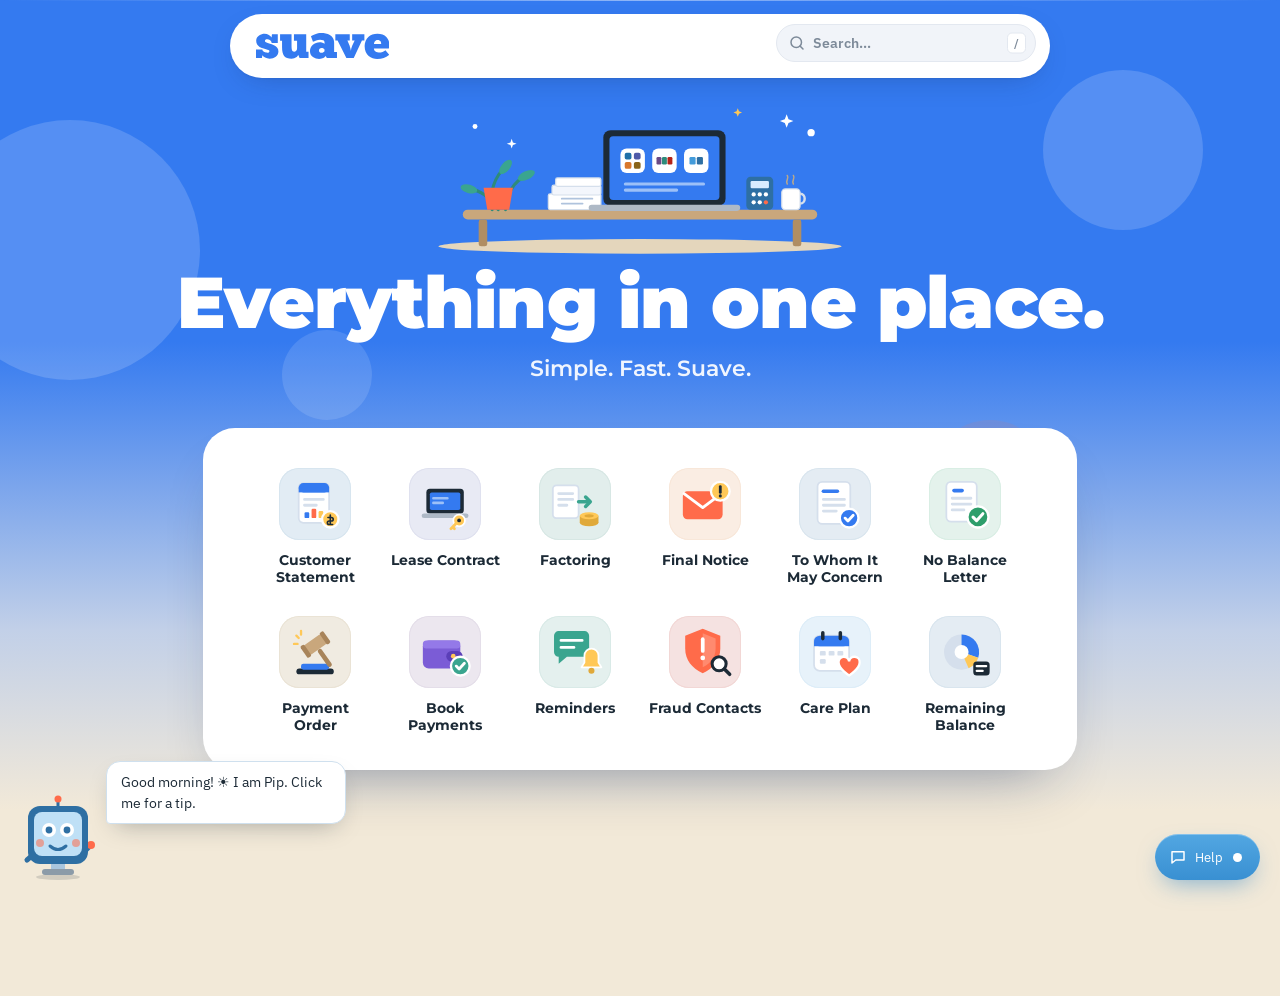
==== commit 7b13d063: "Homepage: all tools as app icons, laptop drawing on top" ====
--- a/index.html
+++ b/index.html
@@ -146,6 +146,15 @@
   .scene .blink{ animation:blink 3s steps(1) infinite; }
   @keyframes blink{ 0%,70%{ fill:#FF6B4A; } 71%,100%{ fill:#fff; } }
   @media (prefers-reduced-motion:reduce){ .bubble, .folder-icon, .scene svg, .scene .tw, .scene .steam, .scene .leaf, .scene .blink, .grid > li, .hero-title, .hero-sub, .panel, .scene{ animation:none !important; } }
+  /* ---- All tools as apps, drawing on top ---- */
+  .home{ padding-top:96px; }
+  .scene.scene-top{ width:min(440px, 86%); margin:0 auto 10px; }
+  .all-apps{ grid-template-columns:repeat(6, 112px); gap:30px 18px; }
+  .all-apps > li{ animation:pop .5s cubic-bezier(.3,1.5,.5,1) both; }
+  .all-apps > li:nth-child(n){ animation-delay:calc(.25s + var(--i, 0) * 40ms); }
+  @media (max-width:900px){ .all-apps{ grid-template-columns:repeat(4, 104px); } }
+  @media (max-width:560px){ .home{ padding-top:84px; } .all-apps{ grid-template-columns:repeat(3, 1fr); gap:24px 8px; } .scene.scene-top{ width:92%; } }
+  @media (prefers-reduced-motion:reduce){ .all-apps > li{ animation:none; } }
 </style>
 </head>
 <body>
@@ -160,16 +169,7 @@
 </header>
 <main class="page home">
   <span class="bubble b1"></span><span class="bubble b2"></span><span class="bubble b3"></span><span class="bubble b4"></span>
-  <h1 class="hero-title">Everything in one place.</h1>
-  <p class="hero-sub">Simple. Fast. Suave.</p>
-  <div class="panel" id="folders-panel">
-  <ul class="grid" id="folders">
-<li><button class="folder" type="button" data-open="docs" aria-haspopup="dialog"><span class="folder-icon"><span style="--c:#1F6FA8"><svg viewBox="0 0 48 48" fill="none" aria-hidden="true"><rect x="10" y="6" width="26" height="34" rx="4" fill="#fff" stroke="#D5DFEC" stroke-width="1.5"/><rect x="10" y="6" width="26" height="8" rx="4" fill="#347AF0"/><rect x="10" y="10" width="26" height="4" fill="#347AF0"/><path d="M15 20h16M15 25h10" stroke="#D5DFEC" stroke-width="2.5" stroke-linecap="round"/><rect x="15" y="31" width="4" height="5" rx="1" fill="#347AF0"/><rect x="21" y="28" width="4" height="8" rx="1" fill="#FF6B4A"/><rect x="27" y="30" width="4" height="6" rx="1" fill="#FFC857"/><circle cx="37" cy="37" r="7" fill="#FFC857" stroke="#fff" stroke-width="2"/><path d="M37 33.5v7M35 35.5h3a1.5 1.5 0 010 3h-2a1.5 1.5 0 000 3h3" stroke="#1C2A36" stroke-width="1.4" stroke-linecap="round"/></svg></span><span style="--c:#4F5AA8"><svg viewBox="0 0 48 48" fill="none" aria-hidden="true"><rect x="8" y="11" width="32" height="21" rx="3" fill="#1C2A36"/><rect x="11" y="14" width="26" height="15" rx="1.5" fill="#347AF0"/><path d="M14 19h12M14 23h8" stroke="#9CC0F8" stroke-width="2.2" stroke-linecap="round"/><rect x="4" y="32" width="40" height="4" rx="2" fill="#AEB9C6"/><circle cx="36" cy="38" r="5" fill="#FFC857" stroke="#fff" stroke-width="1.5"/><circle cx="36" cy="38" r="1.6" fill="#1C2A36"/><path d="M33 41l-4 4M30.5 43.5l1.5 1.5" stroke="#FFC857" stroke-width="2.4" stroke-linecap="round"/></svg></span><span style="--c:#1F7A6A"><svg viewBox="0 0 48 48" fill="none" aria-hidden="true"><rect x="5" y="8" width="22" height="28" rx="3" fill="#fff" stroke="#D5DFEC" stroke-width="1.5"/><path d="M10 15h12M10 20h12M10 25h7" stroke="#D5DFEC" stroke-width="2.4" stroke-linecap="round"/><path d="M27 22h9" stroke="#3AA58F" stroke-width="3" stroke-linecap="round"/><path d="M33 18l4 4-4 4" stroke="#3AA58F" stroke-width="3" stroke-linecap="round" stroke-linejoin="round"/><ellipse cx="36" cy="40" rx="8" ry="3" fill="#E0A93A"/><rect x="28" y="34" width="16" height="6" fill="#E0A93A"/><ellipse cx="36" cy="34" rx="8" ry="3" fill="#FFC857"/><ellipse cx="36" cy="34" rx="4" ry="1.4" fill="#E0A93A"/></svg></span><span style="--c:#D9772B"><svg viewBox="0 0 48 48" fill="none" aria-hidden="true"><rect x="5" y="13" width="34" height="24" rx="4" fill="#FF6B4A"/><path d="M6 15l16 12 16-12" stroke="#fff" stroke-width="2.5" stroke-linecap="round" stroke-linejoin="round"/><circle cx="37" cy="13" r="8" fill="#FFC857" stroke="#fff" stroke-width="2"/><path d="M37 9v5" stroke="#1C2A36" stroke-width="2.4" stroke-linecap="round"/><circle cx="37" cy="17" r="1.3" fill="#1C2A36"/></svg></span><span style="--c:#8A6418"><svg viewBox="0 0 48 48" fill="none" aria-hidden="true"><rect x="8" y="38" width="32" height="5" rx="2.5" fill="#1C2A36"/><rect x="12" y="34" width="24" height="5" rx="2" fill="#347AF0"/><g transform="rotate(-35 26 20)"><rect x="16" y="12" width="20" height="10" rx="3" fill="#C9A77C"/><rect x="14" y="11" width="4" height="12" rx="1.5" fill="#A8845A"/><rect x="34" y="11" width="4" height="12" rx="1.5" fill="#A8845A"/><rect x="24" y="22" width="4" height="18" rx="2" fill="#A8845A"/></g><path d="M8 10l2 2M6 17h3M12 6v3" stroke="#FFC857" stroke-width="2" stroke-linecap="round"/></svg></span><span style="--c:#2E6FA3"><svg viewBox="0 0 48 48" fill="none" aria-hidden="true"><rect x="9" y="5" width="28" height="36" rx="4" fill="#fff" stroke="#D5DFEC" stroke-width="1.5"/><path d="M14 13h12" stroke="#347AF0" stroke-width="3" stroke-linecap="round"/><path d="M14 20h18M14 25h18M14 30h11" stroke="#D5DFEC" stroke-width="2.4" stroke-linecap="round"/><circle cx="36" cy="36" r="8" fill="#347AF0" stroke="#fff" stroke-width="2"/><path d="M32.5 36l2.5 2.5 4.5-5" stroke="#fff" stroke-width="2.4" stroke-linecap="round" stroke-linejoin="round"/></svg></span><span style="--c:#2E9E6B"><svg viewBox="0 0 48 48" fill="none" aria-hidden="true"><rect x="8" y="5" width="26" height="34" rx="4" fill="#fff" stroke="#D5DFEC" stroke-width="1.5"/><rect x="13" y="11" width="10" height="3" rx="1.5" fill="#347AF0"/><path d="M13 19h16M13 24h16M13 29h10" stroke="#D5DFEC" stroke-width="2.4" stroke-linecap="round"/><circle cx="35" cy="35" r="9" fill="#2E9E6B" stroke="#fff" stroke-width="2"/><path d="M30.8 35.2l3 3 5.4-6" stroke="#fff" stroke-width="2.6" stroke-linecap="round" stroke-linejoin="round"/></svg></span></span><span class="app-name">Documents</span></button></li>
-<li><button class="folder" type="button" data-open="tools" aria-haspopup="dialog"><span class="folder-icon"><span style="--c:#6B4A86"><svg viewBox="0 0 48 48" fill="none" aria-hidden="true"><rect x="5" y="14" width="32" height="24" rx="5" fill="#7B5CD6"/><rect x="5" y="14" width="32" height="7" rx="3" fill="#9479E8"/><rect x="25" y="23" width="14" height="9" rx="4.5" fill="#5B3FB8"/><circle cx="31" cy="27.5" r="2" fill="#FFC857"/><circle cx="37" cy="36" r="8" fill="#3AA58F" stroke="#fff" stroke-width="2"/><path d="M33.5 36l2.5 2.5 4.5-5" stroke="#fff" stroke-width="2.4" stroke-linecap="round" stroke-linejoin="round"/></svg></span><span style="--c:#2E8B7A"><svg viewBox="0 0 48 48" fill="none" aria-hidden="true"><path d="M6 10a4 4 0 014-4h22a4 4 0 014 4v14a4 4 0 01-4 4H17l-7 6v-6a4 4 0 01-4-4z" fill="#3AA58F"/><path d="M12 14h18M12 20h11" stroke="#fff" stroke-width="2.5" stroke-linecap="round"/><path d="M32 27a6 6 0 0112 0v6l2.5 4h-17l2.5-4z" fill="#FFC857" stroke="#fff" stroke-width="1.5" stroke-linejoin="round"/><circle cx="38" cy="40" r="2.6" fill="#E0A93A"/></svg></span><span style="--c:#B42318"><svg viewBox="0 0 48 48" fill="none" aria-hidden="true"><path d="M22 4l15 6v11c0 10-6 17-15 21C13 38 7 31 7 21V10z" fill="#FF6B4A"/><path d="M22 8l11 4.5V21c0 7.5-4.5 13-11 16" fill="#FF8A6F"/><path d="M22 13v10" stroke="#fff" stroke-width="3.2" stroke-linecap="round"/><circle cx="22" cy="29" r="2" fill="#fff"/><circle cx="36" cy="34" r="6" fill="#fff" stroke="#1C2A36" stroke-width="2.6"/><path d="M40.5 38.5L45 43" stroke="#1C2A36" stroke-width="3" stroke-linecap="round"/></svg></span></span><span class="app-name">Tools</span></button></li>
-<li><button class="folder" type="button" data-open="calc" aria-haspopup="dialog"><span class="folder-icon n2"><span style="--c:#439BDA"><svg viewBox="0 0 48 48" fill="none" aria-hidden="true"><rect x="6" y="10" width="30" height="30" rx="5" fill="#fff" stroke="#D5DFEC" stroke-width="1.5"/><rect x="6" y="10" width="30" height="9" rx="5" fill="#347AF0"/><rect x="6" y="15" width="30" height="4" fill="#347AF0"/><rect x="12" y="6" width="3" height="8" rx="1.5" fill="#1C2A36"/><rect x="27" y="6" width="3" height="8" rx="1.5" fill="#1C2A36"/><g fill="#D5DFEC"><rect x="11" y="23" width="5" height="4" rx="1"/><rect x="18.5" y="23" width="5" height="4" rx="1"/><rect x="26" y="23" width="5" height="4" rx="1"/><rect x="11" y="30" width="5" height="4" rx="1"/></g><path d="M36 44s-9-5.5-9-11a4.5 4.5 0 019-1 4.5 4.5 0 019 1c0 5.5-9 11-9 11z" fill="#FF6B4A" stroke="#fff" stroke-width="2"/></svg></span><span style="--c:#2E6FA3"><svg viewBox="0 0 48 48" fill="none" aria-hidden="true"><circle cx="21" cy="24" r="15" fill="#D5DFEC"/><path d="M21 24V9a15 15 0 0114.2 19.8z" fill="#347AF0"/><path d="M21 24l14.2 4.8A15 15 0 0127 37.8z" fill="#FFC857"/><circle cx="21" cy="24" r="6" fill="#fff"/><rect x="31" y="32" width="14" height="12" rx="3" fill="#1C2A36"/><path d="M34 36h8M34 40h5" stroke="#fff" stroke-width="2" stroke-linecap="round"/></svg></span></span><span class="app-name">Calculators</span></button></li>
-  </ul>
-  </div>
-  <div class="scene" aria-hidden="true"><svg viewBox="0 0 720 260" fill="none" xmlns="http://www.w3.org/2000/svg">
+  <div class="scene scene-top" aria-hidden="true"><svg viewBox="0 0 720 260" fill="none" xmlns="http://www.w3.org/2000/svg">
     <ellipse cx="360" cy="246" rx="330" ry="12" fill="#E4D6BC"/>
     <rect x="70" y="186" width="580" height="16" rx="8" fill="#C9A77C"/>
     <rect x="96" y="202" width="14" height="44" rx="4" fill="#B08E63"/><rect x="610" y="202" width="14" height="44" rx="4" fill="#B08E63"/>
@@ -191,6 +191,11 @@
     <path class="steam" d="M601 144c-4-6 4-8 0-14" stroke="#B9A88C" stroke-width="2.5" stroke-linecap="round"/><path class="steam" d="M611 144c-4-6 4-8 0-14" stroke="#B9A88C" stroke-width="2.5" stroke-linecap="round"/>
     <circle class="tw" cx="640" cy="60" r="6" fill="#fff"/><circle class="tw" cx="90" cy="50" r="4" fill="#fff"/><path class="tw" d="M600 30l3 8 8 3-8 3-3 8-3-8-8-3 8-3z" fill="#fff"/><path class="tw" d="M150 70l2 6 6 2-6 2-2 6-2-6-6-2 6-2z" fill="#fff"/><path class="tw" d="M520 20l2 5 5 2-5 2-2 5-2-5-5-2 5-2z" fill="#FFC857"/>
   </svg></div>
+  <h1 class="hero-title">Everything in one place.</h1>
+  <p class="hero-sub">Simple. Fast. Suave.</p>
+  <div class="panel" id="folders-panel">
+  <ul class="apps all-apps" id="folders"><li style="--i:0"><a class="app" href="customer-statement.html" style="--c:#1F6FA8" title="Outstanding balance, late payments and optional 15% collection costs per contract. Opens the lease, final notice and factoring pre-filled." data-search="customer statement outstanding balance, late payments and optional 15% collection costs per contract. opens the lease, final notice and factoring pre-filled. customer statement openstaand saldo, te late betalingen en eventueel 15% incassokosten, per contract opgebouwd. hiervandaan open je ook de lease, final notice en factoring, al ingevuld."><span class="app-icon"><svg viewBox="0 0 48 48" fill="none" aria-hidden="true"><rect x="10" y="6" width="26" height="34" rx="4" fill="#fff" stroke="#D5DFEC" stroke-width="1.5"/><rect x="10" y="6" width="26" height="8" rx="4" fill="#347AF0"/><rect x="10" y="10" width="26" height="4" fill="#347AF0"/><path d="M15 20h16M15 25h10" stroke="#D5DFEC" stroke-width="2.5" stroke-linecap="round"/><rect x="15" y="31" width="4" height="5" rx="1" fill="#347AF0"/><rect x="21" y="28" width="4" height="8" rx="1" fill="#FF6B4A"/><rect x="27" y="30" width="4" height="6" rx="1" fill="#FFC857"/><circle cx="37" cy="37" r="7" fill="#FFC857" stroke="#fff" stroke-width="2"/><path d="M37 33.5v7M35 35.5h3a1.5 1.5 0 010 3h-2a1.5 1.5 0 000 3h3" stroke="#1C2A36" stroke-width="1.4" stroke-linecap="round"/></svg></span><span class="app-name">Customer Statement</span></a></li><li style="--i:1"><a class="app" href="lease-agreement.html" style="--c:#4F5AA8" title="Rent-to-own lease. Term, end date and contract number are filled in automatically." data-search="lease contract rent-to-own lease. term, end date and contract number are filled in automatically. lease contract huurovereenkomst met koopoptie. looptijd, einddatum en contractnummer worden automatisch ingevuld."><span class="app-icon"><svg viewBox="0 0 48 48" fill="none" aria-hidden="true"><rect x="8" y="11" width="32" height="21" rx="3" fill="#1C2A36"/><rect x="11" y="14" width="26" height="15" rx="1.5" fill="#347AF0"/><path d="M14 19h12M14 23h8" stroke="#9CC0F8" stroke-width="2.2" stroke-linecap="round"/><rect x="4" y="32" width="40" height="4" rx="2" fill="#AEB9C6"/><circle cx="36" cy="38" r="5" fill="#FFC857" stroke="#fff" stroke-width="1.5"/><circle cx="36" cy="38" r="1.6" fill="#1C2A36"/><path d="M33 41l-4 4M30.5 43.5l1.5 1.5" stroke="#FFC857" stroke-width="2.4" stroke-linecap="round"/></svg></span><span class="app-name">Lease Contract</span></a></li><li style="--i:2"><a class="app" href="factoring.html" style="--c:#1F7A6A" title="Sale of invoices to Suave Solutions LLC, ready as PDF." data-search="factoring sale of invoices to suave solutions llc, ready as pdf. factoring verkoop van facturen aan suave solutions llc. mimi venture staat standaard als verkoper, de handtekeningen blijven leeg en de pdf krijgt de naam van het abonnement en de klant."><span class="app-icon"><svg viewBox="0 0 48 48" fill="none" aria-hidden="true"><rect x="5" y="8" width="22" height="28" rx="3" fill="#fff" stroke="#D5DFEC" stroke-width="1.5"/><path d="M10 15h12M10 20h12M10 25h7" stroke="#D5DFEC" stroke-width="2.4" stroke-linecap="round"/><path d="M27 22h9" stroke="#3AA58F" stroke-width="3" stroke-linecap="round"/><path d="M33 18l4 4-4 4" stroke="#3AA58F" stroke-width="3" stroke-linecap="round" stroke-linejoin="round"/><ellipse cx="36" cy="40" rx="8" ry="3" fill="#E0A93A"/><rect x="28" y="34" width="16" height="6" fill="#E0A93A"/><ellipse cx="36" cy="34" rx="8" ry="3" fill="#FFC857"/><ellipse cx="36" cy="34" rx="4" ry="1.4" fill="#E0A93A"/></svg></span><span class="app-name">Factoring</span></a></li><li style="--i:3"><a class="app" href="final-notice.html" style="--c:#D9772B" title="Last payment reminder as e-mail with automatic escalation date. Save as PDF." data-search="final notice last payment reminder as e-mail with automatic escalation date. save as pdf. final notice laatste betalingsherinnering als e-mail, met automatische escalatiedatum. klaar om als pdf te bewaren."><span class="app-icon"><svg viewBox="0 0 48 48" fill="none" aria-hidden="true"><rect x="5" y="13" width="34" height="24" rx="4" fill="#FF6B4A"/><path d="M6 15l16 12 16-12" stroke="#fff" stroke-width="2.5" stroke-linecap="round" stroke-linejoin="round"/><circle cx="37" cy="13" r="8" fill="#FFC857" stroke="#fff" stroke-width="2"/><path d="M37 9v5" stroke="#1C2A36" stroke-width="2.4" stroke-linecap="round"/><circle cx="37" cy="17" r="1.3" fill="#1C2A36"/></svg></span><span class="app-name">Final Notice</span></a></li><li style="--i:4"><a class="app" href="to-whom-it-may-concern.html" style="--c:#2E6FA3" title="To Whom It May Concern letter or Notice of Outstanding Obligations, read from the customer statement. Download as PDF with the Suave logo." data-search="notice of outstanding obligations pay-off payoff pending payments to whom it may concern letter confirming a customer's contracts and outstanding balance, read from the customer statement. download as pdf with the suave logo. bevestiging brief verklaring contracten saldo bank"><span class="app-icon"><svg viewBox="0 0 48 48" fill="none" aria-hidden="true"><rect x="9" y="5" width="28" height="36" rx="4" fill="#fff" stroke="#D5DFEC" stroke-width="1.5"/><path d="M14 13h12" stroke="#347AF0" stroke-width="3" stroke-linecap="round"/><path d="M14 20h18M14 25h18M14 30h11" stroke="#D5DFEC" stroke-width="2.4" stroke-linecap="round"/><circle cx="36" cy="36" r="8" fill="#347AF0" stroke="#fff" stroke-width="2"/><path d="M32.5 36l2.5 2.5 4.5-5" stroke="#fff" stroke-width="2.4" stroke-linecap="round" stroke-linejoin="round"/></svg></span><span class="app-name">To Whom It May Concern</span></a></li><li style="--i:5"><a class="app" href="no-balance-letter.html" style="--c:#2E9E6B" title="Letter confirming that a customer has no open balance with Suave. Only needs the full name." data-search="no balance letter letter confirming that a customer has no open balance with suave. only needs the full name. geen openstaand saldo brief paid off clearance"><span class="app-icon"><svg viewBox="0 0 48 48" fill="none" aria-hidden="true"><rect x="8" y="5" width="26" height="34" rx="4" fill="#fff" stroke="#D5DFEC" stroke-width="1.5"/><rect x="13" y="11" width="10" height="3" rx="1.5" fill="#347AF0"/><path d="M13 19h16M13 24h16M13 29h10" stroke="#D5DFEC" stroke-width="2.4" stroke-linecap="round"/><circle cx="35" cy="35" r="9" fill="#2E9E6B" stroke="#fff" stroke-width="2"/><path d="M30.8 35.2l3 3 5.4-6" stroke="#fff" stroke-width="2.6" stroke-linecap="round" stroke-linejoin="round"/></svg></span><span class="app-name">No Balance Letter</span></a></li><li style="--i:6"><a class="app" href="bevel-tot-betaling.html" style="--c:#8A6418" title="Court petition (Bevel tot Betaling) asking the court to order payment. Download as Word or PDF." data-search="payment order court petition (bevel tot betaling) asking the court to order payment. download as word or pdf. bevel tot betaling verzoekschrift aan het gerecht om de gedaagde te laten veroordelen tot betaling. download als word of pdf."><span class="app-icon"><svg viewBox="0 0 48 48" fill="none" aria-hidden="true"><rect x="8" y="38" width="32" height="5" rx="2.5" fill="#1C2A36"/><rect x="12" y="34" width="24" height="5" rx="2" fill="#347AF0"/><g transform="rotate(-35 26 20)"><rect x="16" y="12" width="20" height="10" rx="3" fill="#C9A77C"/><rect x="14" y="11" width="4" height="12" rx="1.5" fill="#A8845A"/><rect x="34" y="11" width="4" height="12" rx="1.5" fill="#A8845A"/><rect x="24" y="22" width="4" height="18" rx="2" fill="#A8845A"/></g><path d="M8 10l2 2M6 17h3M12 6v3" stroke="#FFC857" stroke-width="2" stroke-linecap="round"/></svg></span><span class="app-name">Payment Order</span></a></li><li style="--i:7"><a class="app" href="betalingen-boeken.html" style="--c:#6B4A86" title="Book the payments from the bailiff report in Suave, with a list of what was and was not booked." data-search="book payments book the payments from the bailiff report in suave, with a list of what was and was not booked. betalingen boeken boek de betalingen uit het rapport van de deurwaarder automatisch in suave, met een lijst van wat wel en niet geboekt is."><span class="app-icon"><svg viewBox="0 0 48 48" fill="none" aria-hidden="true"><rect x="5" y="14" width="32" height="24" rx="5" fill="#7B5CD6"/><rect x="5" y="14" width="32" height="7" rx="3" fill="#9479E8"/><rect x="25" y="23" width="14" height="9" rx="4.5" fill="#5B3FB8"/><circle cx="31" cy="27.5" r="2" fill="#FFC857"/><circle cx="37" cy="36" r="8" fill="#3AA58F" stroke="#fff" stroke-width="2"/><path d="M33.5 36l2.5 2.5 4.5-5" stroke="#fff" stroke-width="2.4" stroke-linecap="round" stroke-linejoin="round"/></svg></span><span class="app-name">Book Payments</span></a></li><li style="--i:8"><a class="app" href="herinneringen.html" style="--c:#2E8B7A" title="Read the past due list in Suave and send everyone the right WhatsApp template or e-mail via Intercom." data-search="reminders read the past due list in suave and send everyone the right whatsapp template or e-mail via intercom. herinneringen lees de past due list in suave en stuur iedereen automatisch de juiste whatsapp-template (of e-mail) via intercom."><span class="app-icon"><svg viewBox="0 0 48 48" fill="none" aria-hidden="true"><path d="M6 10a4 4 0 014-4h22a4 4 0 014 4v14a4 4 0 01-4 4H17l-7 6v-6a4 4 0 01-4-4z" fill="#3AA58F"/><path d="M12 14h18M12 20h11" stroke="#fff" stroke-width="2.5" stroke-linecap="round"/><path d="M32 27a6 6 0 0112 0v6l2.5 4h-17l2.5-4z" fill="#FFC857" stroke="#fff" stroke-width="1.5" stroke-linejoin="round"/><circle cx="38" cy="40" r="2.6" fill="#E0A93A"/></svg></span><span class="app-name">Reminders</span></a></li><li style="--i:9"><a class="app" href="fraude.html" style="--c:#B42318" title="List of fraud users with name, e-mail, phone and monthly amount. Send them the collection_template via Intercom." data-search="fraud contacts list of fraud users with name, e-mail, phone and monthly amount. send them the collection_template via intercom. fraude contacten lijst van fraudegebruikers met naam, e-mail, telefoon en maandbedrag, opgeslagen in cloudflare. stuur ze de collection_template via intercom."><span class="app-icon"><svg viewBox="0 0 48 48" fill="none" aria-hidden="true"><path d="M22 4l15 6v11c0 10-6 17-15 21C13 38 7 31 7 21V10z" fill="#FF6B4A"/><path d="M22 8l11 4.5V21c0 7.5-4.5 13-11 16" fill="#FF8A6F"/><path d="M22 13v10" stroke="#fff" stroke-width="3.2" stroke-linecap="round"/><circle cx="22" cy="29" r="2" fill="#fff"/><circle cx="36" cy="34" r="6" fill="#fff" stroke="#1C2A36" stroke-width="2.6"/><path d="M40.5 38.5L45 43" stroke="#1C2A36" stroke-width="3" stroke-linecap="round"/></svg></span><span class="app-name">Fraud Contacts</span></a></li><li style="--i:10"><a class="app" href="care-plan.html" style="--c:#439BDA" title="Monthly amount for product and care plan per term." data-search="care plan monthly amount for product and care plan per term. care plan maandbedrag voor product (24% apr) en care plan per looptijd: 30 dagen 7%, 4 mnd 22%, 6 mnd 27%, 12 mnd 46,5%, 24 mnd 93% markup."><span class="app-icon"><svg viewBox="0 0 48 48" fill="none" aria-hidden="true"><rect x="6" y="10" width="30" height="30" rx="5" fill="#fff" stroke="#D5DFEC" stroke-width="1.5"/><rect x="6" y="10" width="30" height="9" rx="5" fill="#347AF0"/><rect x="6" y="15" width="30" height="4" fill="#347AF0"/><rect x="12" y="6" width="3" height="8" rx="1.5" fill="#1C2A36"/><rect x="27" y="6" width="3" height="8" rx="1.5" fill="#1C2A36"/><g fill="#D5DFEC"><rect x="11" y="23" width="5" height="4" rx="1"/><rect x="18.5" y="23" width="5" height="4" rx="1"/><rect x="26" y="23" width="5" height="4" rx="1"/><rect x="11" y="30" width="5" height="4" rx="1"/></g><path d="M36 44s-9-5.5-9-11a4.5 4.5 0 019-1 4.5 4.5 0 019 1c0 5.5-9 11-9 11z" fill="#FF6B4A" stroke="#fff" stroke-width="2"/></svg></span><span class="app-name">Care Plan</span></a></li><li style="--i:11"><a class="app" href="remaining-balance.html" style="--c:#2E6FA3" title="Outstanding lease balance after X payments." data-search="remaining balance outstanding lease balance after x payments. remaining balance openstaand saldo van een lease na x betalingen, met de rentes die volgen uit de nieuwe markups (30 dagen 84%, 4 mnd 280,56%, 6 mnd 118,86%, 12 mnd 94,2%, 24 mnd 81,99% per jaar)."><span class="app-icon"><svg viewBox="0 0 48 48" fill="none" aria-hidden="true"><circle cx="21" cy="24" r="15" fill="#D5DFEC"/><path d="M21 24V9a15 15 0 0114.2 19.8z" fill="#347AF0"/><path d="M21 24l14.2 4.8A15 15 0 0127 37.8z" fill="#FFC857"/><circle cx="21" cy="24" r="6" fill="#fff"/><rect x="31" y="32" width="14" height="12" rx="3" fill="#1C2A36"/><path d="M34 36h8M34 40h5" stroke="#fff" stroke-width="2" stroke-linecap="round"/></svg></span><span class="app-name">Remaining Balance</span></a></li></ul>
+  </div>
   <div class="results panel" id="results" hidden><ul class="apps"><li><a class="app" href="customer-statement.html" style="--c:#1F6FA8" title="Outstanding balance, late payments and optional 15% collection costs per contract. Opens the lease, final notice and factoring pre-filled." data-search="customer statement outstanding balance, late payments and optional 15% collection costs per contract. opens the lease, final notice and factoring pre-filled. customer statement openstaand saldo, te late betalingen en eventueel 15% incassokosten, per contract opgebouwd. hiervandaan open je ook de lease, final notice en factoring, al ingevuld."><span class="app-icon"><svg viewBox="0 0 48 48" fill="none" aria-hidden="true"><rect x="10" y="6" width="26" height="34" rx="4" fill="#fff" stroke="#D5DFEC" stroke-width="1.5"/><rect x="10" y="6" width="26" height="8" rx="4" fill="#347AF0"/><rect x="10" y="10" width="26" height="4" fill="#347AF0"/><path d="M15 20h16M15 25h10" stroke="#D5DFEC" stroke-width="2.5" stroke-linecap="round"/><rect x="15" y="31" width="4" height="5" rx="1" fill="#347AF0"/><rect x="21" y="28" width="4" height="8" rx="1" fill="#FF6B4A"/><rect x="27" y="30" width="4" height="6" rx="1" fill="#FFC857"/><circle cx="37" cy="37" r="7" fill="#FFC857" stroke="#fff" stroke-width="2"/><path d="M37 33.5v7M35 35.5h3a1.5 1.5 0 010 3h-2a1.5 1.5 0 000 3h3" stroke="#1C2A36" stroke-width="1.4" stroke-linecap="round"/></svg></span><span class="app-name">Customer Statement</span></a></li><li><a class="app" href="lease-agreement.html" style="--c:#4F5AA8" title="Rent-to-own lease. Term, end date and contract number are filled in automatically." data-search="lease contract rent-to-own lease. term, end date and contract number are filled in automatically. lease contract huurovereenkomst met koopoptie. looptijd, einddatum en contractnummer worden automatisch ingevuld."><span class="app-icon"><svg viewBox="0 0 48 48" fill="none" aria-hidden="true"><rect x="8" y="11" width="32" height="21" rx="3" fill="#1C2A36"/><rect x="11" y="14" width="26" height="15" rx="1.5" fill="#347AF0"/><path d="M14 19h12M14 23h8" stroke="#9CC0F8" stroke-width="2.2" stroke-linecap="round"/><rect x="4" y="32" width="40" height="4" rx="2" fill="#AEB9C6"/><circle cx="36" cy="38" r="5" fill="#FFC857" stroke="#fff" stroke-width="1.5"/><circle cx="36" cy="38" r="1.6" fill="#1C2A36"/><path d="M33 41l-4 4M30.5 43.5l1.5 1.5" stroke="#FFC857" stroke-width="2.4" stroke-linecap="round"/></svg></span><span class="app-name">Lease Contract</span></a></li><li><a class="app" href="factoring.html" style="--c:#1F7A6A" title="Sale of invoices to Suave Solutions LLC, ready as PDF." data-search="factoring sale of invoices to suave solutions llc, ready as pdf. factoring verkoop van facturen aan suave solutions llc. mimi venture staat standaard als verkoper, de handtekeningen blijven leeg en de pdf krijgt de naam van het abonnement en de klant."><span class="app-icon"><svg viewBox="0 0 48 48" fill="none" aria-hidden="true"><rect x="5" y="8" width="22" height="28" rx="3" fill="#fff" stroke="#D5DFEC" stroke-width="1.5"/><path d="M10 15h12M10 20h12M10 25h7" stroke="#D5DFEC" stroke-width="2.4" stroke-linecap="round"/><path d="M27 22h9" stroke="#3AA58F" stroke-width="3" stroke-linecap="round"/><path d="M33 18l4 4-4 4" stroke="#3AA58F" stroke-width="3" stroke-linecap="round" stroke-linejoin="round"/><ellipse cx="36" cy="40" rx="8" ry="3" fill="#E0A93A"/><rect x="28" y="34" width="16" height="6" fill="#E0A93A"/><ellipse cx="36" cy="34" rx="8" ry="3" fill="#FFC857"/><ellipse cx="36" cy="34" rx="4" ry="1.4" fill="#E0A93A"/></svg></span><span class="app-name">Factoring</span></a></li><li><a class="app" href="final-notice.html" style="--c:#D9772B" title="Last payment reminder as e-mail with automatic escalation date. Save as PDF." data-search="final notice last payment reminder as e-mail with automatic escalation date. save as pdf. final notice laatste betalingsherinnering als e-mail, met automatische escalatiedatum. klaar om als pdf te bewaren."><span class="app-icon"><svg viewBox="0 0 48 48" fill="none" aria-hidden="true"><rect x="5" y="13" width="34" height="24" rx="4" fill="#FF6B4A"/><path d="M6 15l16 12 16-12" stroke="#fff" stroke-width="2.5" stroke-linecap="round" stroke-linejoin="round"/><circle cx="37" cy="13" r="8" fill="#FFC857" stroke="#fff" stroke-width="2"/><path d="M37 9v5" stroke="#1C2A36" stroke-width="2.4" stroke-linecap="round"/><circle cx="37" cy="17" r="1.3" fill="#1C2A36"/></svg></span><span class="app-name">Final Notice</span></a></li><li><a class="app" href="to-whom-it-may-concern.html" style="--c:#2E6FA3" title="To Whom It May Concern letter or Notice of Outstanding Obligations, read from the customer statement. Download as PDF with the Suave logo." data-search="notice of outstanding obligations pay-off payoff pending payments to whom it may concern letter confirming a customer's contracts and outstanding balance, read from the customer statement. download as pdf with the suave logo. bevestiging brief verklaring contracten saldo bank"><span class="app-icon"><svg viewBox="0 0 48 48" fill="none" aria-hidden="true"><rect x="9" y="5" width="28" height="36" rx="4" fill="#fff" stroke="#D5DFEC" stroke-width="1.5"/><path d="M14 13h12" stroke="#347AF0" stroke-width="3" stroke-linecap="round"/><path d="M14 20h18M14 25h18M14 30h11" stroke="#D5DFEC" stroke-width="2.4" stroke-linecap="round"/><circle cx="36" cy="36" r="8" fill="#347AF0" stroke="#fff" stroke-width="2"/><path d="M32.5 36l2.5 2.5 4.5-5" stroke="#fff" stroke-width="2.4" stroke-linecap="round" stroke-linejoin="round"/></svg></span><span class="app-name">To Whom It May Concern</span></a></li><li><a class="app" href="no-balance-letter.html" style="--c:#2E9E6B" title="Letter confirming that a customer has no open balance with Suave. Only needs the full name." data-search="no balance letter letter confirming that a customer has no open balance with suave. only needs the full name. geen openstaand saldo brief paid off clearance"><span class="app-icon"><svg viewBox="0 0 48 48" fill="none" aria-hidden="true"><rect x="8" y="5" width="26" height="34" rx="4" fill="#fff" stroke="#D5DFEC" stroke-width="1.5"/><rect x="13" y="11" width="10" height="3" rx="1.5" fill="#347AF0"/><path d="M13 19h16M13 24h16M13 29h10" stroke="#D5DFEC" stroke-width="2.4" stroke-linecap="round"/><circle cx="35" cy="35" r="9" fill="#2E9E6B" stroke="#fff" stroke-width="2"/><path d="M30.8 35.2l3 3 5.4-6" stroke="#fff" stroke-width="2.6" stroke-linecap="round" stroke-linejoin="round"/></svg></span><span class="app-name">No Balance Letter</span></a></li><li><a class="app" href="bevel-tot-betaling.html" style="--c:#8A6418" title="Court petition (Bevel tot Betaling) asking the court to order payment. Download as Word or PDF." data-search="payment order court petition (bevel tot betaling) asking the court to order payment. download as word or pdf. bevel tot betaling verzoekschrift aan het gerecht om de gedaagde te laten veroordelen tot betaling. download als word of pdf."><span class="app-icon"><svg viewBox="0 0 48 48" fill="none" aria-hidden="true"><rect x="8" y="38" width="32" height="5" rx="2.5" fill="#1C2A36"/><rect x="12" y="34" width="24" height="5" rx="2" fill="#347AF0"/><g transform="rotate(-35 26 20)"><rect x="16" y="12" width="20" height="10" rx="3" fill="#C9A77C"/><rect x="14" y="11" width="4" height="12" rx="1.5" fill="#A8845A"/><rect x="34" y="11" width="4" height="12" rx="1.5" fill="#A8845A"/><rect x="24" y="22" width="4" height="18" rx="2" fill="#A8845A"/></g><path d="M8 10l2 2M6 17h3M12 6v3" stroke="#FFC857" stroke-width="2" stroke-linecap="round"/></svg></span><span class="app-name">Payment Order</span></a></li><li><a class="app" href="betalingen-boeken.html" style="--c:#6B4A86" title="Book the payments from the bailiff report in Suave, with a list of what was and was not booked." data-search="book payments book the payments from the bailiff report in suave, with a list of what was and was not booked. betalingen boeken boek de betalingen uit het rapport van de deurwaarder automatisch in suave, met een lijst van wat wel en niet geboekt is."><span class="app-icon"><svg viewBox="0 0 48 48" fill="none" aria-hidden="true"><rect x="5" y="14" width="32" height="24" rx="5" fill="#7B5CD6"/><rect x="5" y="14" width="32" height="7" rx="3" fill="#9479E8"/><rect x="25" y="23" width="14" height="9" rx="4.5" fill="#5B3FB8"/><circle cx="31" cy="27.5" r="2" fill="#FFC857"/><circle cx="37" cy="36" r="8" fill="#3AA58F" stroke="#fff" stroke-width="2"/><path d="M33.5 36l2.5 2.5 4.5-5" stroke="#fff" stroke-width="2.4" stroke-linecap="round" stroke-linejoin="round"/></svg></span><span class="app-name">Book Payments</span></a></li><li><a class="app" href="herinneringen.html" style="--c:#2E8B7A" title="Read the past due list in Suave and send everyone the right WhatsApp template or e-mail via Intercom." data-search="reminders read the past due list in suave and send everyone the right whatsapp template or e-mail via intercom. herinneringen lees de past due list in suave en stuur iedereen automatisch de juiste whatsapp-template (of e-mail) via intercom."><span class="app-icon"><svg viewBox="0 0 48 48" fill="none" aria-hidden="true"><path d="M6 10a4 4 0 014-4h22a4 4 0 014 4v14a4 4 0 01-4 4H17l-7 6v-6a4 4 0 01-4-4z" fill="#3AA58F"/><path d="M12 14h18M12 20h11" stroke="#fff" stroke-width="2.5" stroke-linecap="round"/><path d="M32 27a6 6 0 0112 0v6l2.5 4h-17l2.5-4z" fill="#FFC857" stroke="#fff" stroke-width="1.5" stroke-linejoin="round"/><circle cx="38" cy="40" r="2.6" fill="#E0A93A"/></svg></span><span class="app-name">Reminders</span></a></li><li><a class="app" href="fraude.html" style="--c:#B42318" title="List of fraud users with name, e-mail, phone and monthly amount. Send them the collection_template via Intercom." data-search="fraud contacts list of fraud users with name, e-mail, phone and monthly amount. send them the collection_template via intercom. fraude contacten lijst van fraudegebruikers met naam, e-mail, telefoon en maandbedrag, opgeslagen in cloudflare. stuur ze de collection_template via intercom."><span class="app-icon"><svg viewBox="0 0 48 48" fill="none" aria-hidden="true"><path d="M22 4l15 6v11c0 10-6 17-15 21C13 38 7 31 7 21V10z" fill="#FF6B4A"/><path d="M22 8l11 4.5V21c0 7.5-4.5 13-11 16" fill="#FF8A6F"/><path d="M22 13v10" stroke="#fff" stroke-width="3.2" stroke-linecap="round"/><circle cx="22" cy="29" r="2" fill="#fff"/><circle cx="36" cy="34" r="6" fill="#fff" stroke="#1C2A36" stroke-width="2.6"/><path d="M40.5 38.5L45 43" stroke="#1C2A36" stroke-width="3" stroke-linecap="round"/></svg></span><span class="app-name">Fraud Contacts</span></a></li><li><a class="app" href="care-plan.html" style="--c:#439BDA" title="Monthly amount for product and care plan per term." data-search="care plan monthly amount for product and care plan per term. care plan maandbedrag voor product (24% apr) en care plan per looptijd: 30 dagen 7%, 4 mnd 22%, 6 mnd 27%, 12 mnd 46,5%, 24 mnd 93% markup."><span class="app-icon"><svg viewBox="0 0 48 48" fill="none" aria-hidden="true"><rect x="6" y="10" width="30" height="30" rx="5" fill="#fff" stroke="#D5DFEC" stroke-width="1.5"/><rect x="6" y="10" width="30" height="9" rx="5" fill="#347AF0"/><rect x="6" y="15" width="30" height="4" fill="#347AF0"/><rect x="12" y="6" width="3" height="8" rx="1.5" fill="#1C2A36"/><rect x="27" y="6" width="3" height="8" rx="1.5" fill="#1C2A36"/><g fill="#D5DFEC"><rect x="11" y="23" width="5" height="4" rx="1"/><rect x="18.5" y="23" width="5" height="4" rx="1"/><rect x="26" y="23" width="5" height="4" rx="1"/><rect x="11" y="30" width="5" height="4" rx="1"/></g><path d="M36 44s-9-5.5-9-11a4.5 4.5 0 019-1 4.5 4.5 0 019 1c0 5.5-9 11-9 11z" fill="#FF6B4A" stroke="#fff" stroke-width="2"/></svg></span><span class="app-name">Care Plan</span></a></li><li><a class="app" href="remaining-balance.html" style="--c:#2E6FA3" title="Outstanding lease balance after X payments." data-search="remaining balance outstanding lease balance after x payments. remaining balance openstaand saldo van een lease na x betalingen, met de rentes die volgen uit de nieuwe markups (30 dagen 84%, 4 mnd 280,56%, 6 mnd 118,86%, 12 mnd 94,2%, 24 mnd 81,99% per jaar)."><span class="app-icon"><svg viewBox="0 0 48 48" fill="none" aria-hidden="true"><circle cx="21" cy="24" r="15" fill="#D5DFEC"/><path d="M21 24V9a15 15 0 0114.2 19.8z" fill="#347AF0"/><path d="M21 24l14.2 4.8A15 15 0 0127 37.8z" fill="#FFC857"/><circle cx="21" cy="24" r="6" fill="#fff"/><rect x="31" y="32" width="14" height="12" rx="3" fill="#1C2A36"/><path d="M34 36h8M34 40h5" stroke="#fff" stroke-width="2" stroke-linecap="round"/></svg></span><span class="app-name">Remaining Balance</span></a></li></ul><p class="no-results" id="no-results" hidden>No tools found.</p></div>
 </main>
 <div class="sheet" id="sheet-docs" role="dialog" aria-modal="true" aria-label="Documents" hidden><div class="sheet-box"><div class="sheet-head"><h2>Documents</h2><button class="sheet-close" type="button" aria-label="Close">&times;</button></div><ul class="apps" style="--n:4"><li><a class="app" href="customer-statement.html" style="--c:#1F6FA8" title="Outstanding balance, late payments and optional 15% collection costs per contract. Opens the lease, final notice and factoring pre-filled." data-search="customer statement outstanding balance, late payments and optional 15% collection costs per contract. opens the lease, final notice and factoring pre-filled. customer statement openstaand saldo, te late betalingen en eventueel 15% incassokosten, per contract opgebouwd. hiervandaan open je ook de lease, final notice en factoring, al ingevuld."><span class="app-icon"><svg viewBox="0 0 48 48" fill="none" aria-hidden="true"><rect x="10" y="6" width="26" height="34" rx="4" fill="#fff" stroke="#D5DFEC" stroke-width="1.5"/><rect x="10" y="6" width="26" height="8" rx="4" fill="#347AF0"/><rect x="10" y="10" width="26" height="4" fill="#347AF0"/><path d="M15 20h16M15 25h10" stroke="#D5DFEC" stroke-width="2.5" stroke-linecap="round"/><rect x="15" y="31" width="4" height="5" rx="1" fill="#347AF0"/><rect x="21" y="28" width="4" height="8" rx="1" fill="#FF6B4A"/><rect x="27" y="30" width="4" height="6" rx="1" fill="#FFC857"/><circle cx="37" cy="37" r="7" fill="#FFC857" stroke="#fff" stroke-width="2"/><path d="M37 33.5v7M35 35.5h3a1.5 1.5 0 010 3h-2a1.5 1.5 0 000 3h3" stroke="#1C2A36" stroke-width="1.4" stroke-linecap="round"/></svg></span><span class="app-name">Customer Statement</span></a></li><li><a class="app" href="lease-agreement.html" style="--c:#4F5AA8" title="Rent-to-own lease. Term, end date and contract number are filled in automatically." data-search="lease contract rent-to-own lease. term, end date and contract number are filled in automatically. lease contract huurovereenkomst met koopoptie. looptijd, einddatum en contractnummer worden automatisch ingevuld."><span class="app-icon"><svg viewBox="0 0 48 48" fill="none" aria-hidden="true"><rect x="8" y="11" width="32" height="21" rx="3" fill="#1C2A36"/><rect x="11" y="14" width="26" height="15" rx="1.5" fill="#347AF0"/><path d="M14 19h12M14 23h8" stroke="#9CC0F8" stroke-width="2.2" stroke-linecap="round"/><rect x="4" y="32" width="40" height="4" rx="2" fill="#AEB9C6"/><circle cx="36" cy="38" r="5" fill="#FFC857" stroke="#fff" stroke-width="1.5"/><circle cx="36" cy="38" r="1.6" fill="#1C2A36"/><path d="M33 41l-4 4M30.5 43.5l1.5 1.5" stroke="#FFC857" stroke-width="2.4" stroke-linecap="round"/></svg></span><span class="app-name">Lease Contract</span></a></li><li><a class="app" href="factoring.html" style="--c:#1F7A6A" title="Sale of invoices to Suave Solutions LLC, ready as PDF." data-search="factoring sale of invoices to suave solutions llc, ready as pdf. factoring verkoop van facturen aan suave solutions llc. mimi venture staat standaard als verkoper, de handtekeningen blijven leeg en de pdf krijgt de naam van het abonnement en de klant."><span class="app-icon"><svg viewBox="0 0 48 48" fill="none" aria-hidden="true"><rect x="5" y="8" width="22" height="28" rx="3" fill="#fff" stroke="#D5DFEC" stroke-width="1.5"/><path d="M10 15h12M10 20h12M10 25h7" stroke="#D5DFEC" stroke-width="2.4" stroke-linecap="round"/><path d="M27 22h9" stroke="#3AA58F" stroke-width="3" stroke-linecap="round"/><path d="M33 18l4 4-4 4" stroke="#3AA58F" stroke-width="3" stroke-linecap="round" stroke-linejoin="round"/><ellipse cx="36" cy="40" rx="8" ry="3" fill="#E0A93A"/><rect x="28" y="34" width="16" height="6" fill="#E0A93A"/><ellipse cx="36" cy="34" rx="8" ry="3" fill="#FFC857"/><ellipse cx="36" cy="34" rx="4" ry="1.4" fill="#E0A93A"/></svg></span><span class="app-name">Factoring</span></a></li><li><a class="app" href="final-notice.html" style="--c:#D9772B" title="Last payment reminder as e-mail with automatic escalation date. Save as PDF." data-search="final notice last payment reminder as e-mail with automatic escalation date. save as pdf. final notice laatste betalingsherinnering als e-mail, met automatische escalatiedatum. klaar om als pdf te bewaren."><span class="app-icon"><svg viewBox="0 0 48 48" fill="none" aria-hidden="true"><rect x="5" y="13" width="34" height="24" rx="4" fill="#FF6B4A"/><path d="M6 15l16 12 16-12" stroke="#fff" stroke-width="2.5" stroke-linecap="round" stroke-linejoin="round"/><circle cx="37" cy="13" r="8" fill="#FFC857" stroke="#fff" stroke-width="2"/><path d="M37 9v5" stroke="#1C2A36" stroke-width="2.4" stroke-linecap="round"/><circle cx="37" cy="17" r="1.3" fill="#1C2A36"/></svg></span><span class="app-name">Final Notice</span></a></li><li><a class="app" href="to-whom-it-may-concern.html" style="--c:#2E6FA3" title="To Whom It May Concern letter or Notice of Outstanding Obligations, read from the customer statement. Download as PDF with the Suave logo." data-search="notice of outstanding obligations pay-off payoff pending payments to whom it may concern letter confirming a customer's contracts and outstanding balance, read from the customer statement. download as pdf with the suave logo. bevestiging brief verklaring contracten saldo bank"><span class="app-icon"><svg viewBox="0 0 48 48" fill="none" aria-hidden="true"><rect x="9" y="5" width="28" height="36" rx="4" fill="#fff" stroke="#D5DFEC" stroke-width="1.5"/><path d="M14 13h12" stroke="#347AF0" stroke-width="3" stroke-linecap="round"/><path d="M14 20h18M14 25h18M14 30h11" stroke="#D5DFEC" stroke-width="2.4" stroke-linecap="round"/><circle cx="36" cy="36" r="8" fill="#347AF0" stroke="#fff" stroke-width="2"/><path d="M32.5 36l2.5 2.5 4.5-5" stroke="#fff" stroke-width="2.4" stroke-linecap="round" stroke-linejoin="round"/></svg></span><span class="app-name">To Whom It May Concern</span></a></li><li><a class="app" href="no-balance-letter.html" style="--c:#2E9E6B" title="Letter confirming that a customer has no open balance with Suave. Only needs the full name." data-search="no balance letter letter confirming that a customer has no open balance with suave. only needs the full name. geen openstaand saldo brief paid off clearance"><span class="app-icon"><svg viewBox="0 0 48 48" fill="none" aria-hidden="true"><rect x="8" y="5" width="26" height="34" rx="4" fill="#fff" stroke="#D5DFEC" stroke-width="1.5"/><rect x="13" y="11" width="10" height="3" rx="1.5" fill="#347AF0"/><path d="M13 19h16M13 24h16M13 29h10" stroke="#D5DFEC" stroke-width="2.4" stroke-linecap="round"/><circle cx="35" cy="35" r="9" fill="#2E9E6B" stroke="#fff" stroke-width="2"/><path d="M30.8 35.2l3 3 5.4-6" stroke="#fff" stroke-width="2.6" stroke-linecap="round" stroke-linejoin="round"/></svg></span><span class="app-name">No Balance Letter</span></a></li><li><a class="app" href="bevel-tot-betaling.html" style="--c:#8A6418" title="Court petition (Bevel tot Betaling) asking the court to order payment. Download as Word or PDF." data-search="payment order court petition (bevel tot betaling) asking the court to order payment. download as word or pdf. bevel tot betaling verzoekschrift aan het gerecht om de gedaagde te laten veroordelen tot betaling. download als word of pdf."><span class="app-icon"><svg viewBox="0 0 48 48" fill="none" aria-hidden="true"><rect x="8" y="38" width="32" height="5" rx="2.5" fill="#1C2A36"/><rect x="12" y="34" width="24" height="5" rx="2" fill="#347AF0"/><g transform="rotate(-35 26 20)"><rect x="16" y="12" width="20" height="10" rx="3" fill="#C9A77C"/><rect x="14" y="11" width="4" height="12" rx="1.5" fill="#A8845A"/><rect x="34" y="11" width="4" height="12" rx="1.5" fill="#A8845A"/><rect x="24" y="22" width="4" height="18" rx="2" fill="#A8845A"/></g><path d="M8 10l2 2M6 17h3M12 6v3" stroke="#FFC857" stroke-width="2" stroke-linecap="round"/></svg></span><span class="app-name">Payment Order</span></a></li></ul></div></div>
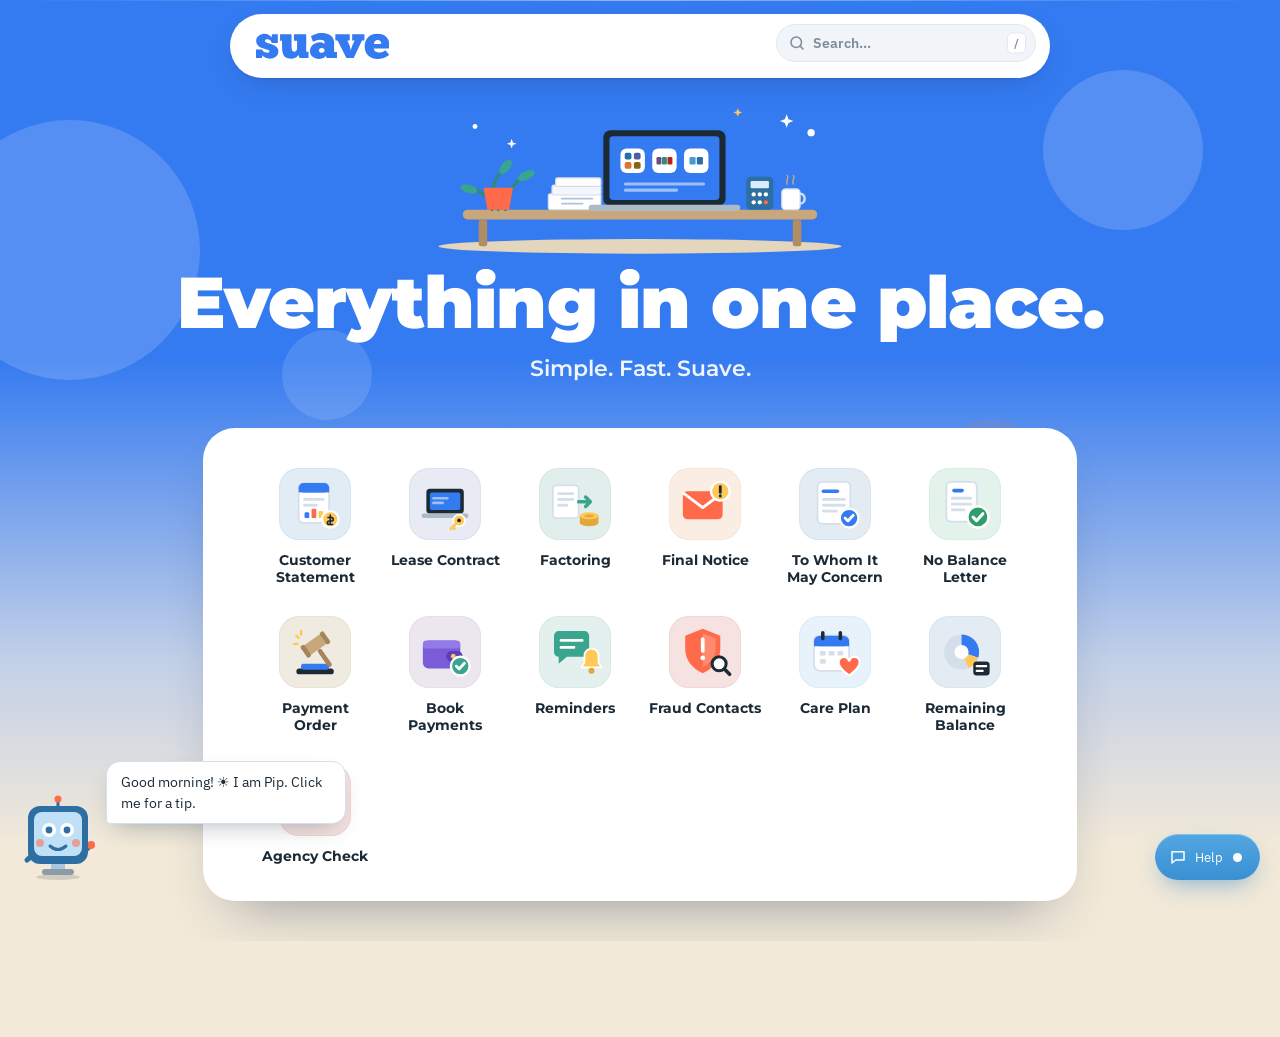
==== commit 9d4d4b2d: "Add Collection Agency Check tool" ====
--- a/index.html
+++ b/index.html
@@ -194,13 +194,13 @@
   <h1 class="hero-title">Everything in one place.</h1>
   <p class="hero-sub">Simple. Fast. Suave.</p>
   <div class="panel" id="folders-panel">
-  <ul class="apps all-apps" id="folders"><li style="--i:0"><a class="app" href="customer-statement.html" style="--c:#1F6FA8" title="Outstanding balance, late payments and optional 15% collection costs per contract. Opens the lease, final notice and factoring pre-filled." data-search="customer statement outstanding balance, late payments and optional 15% collection costs per contract. opens the lease, final notice and factoring pre-filled. customer statement openstaand saldo, te late betalingen en eventueel 15% incassokosten, per contract opgebouwd. hiervandaan open je ook de lease, final notice en factoring, al ingevuld."><span class="app-icon"><svg viewBox="0 0 48 48" fill="none" aria-hidden="true"><rect x="10" y="6" width="26" height="34" rx="4" fill="#fff" stroke="#D5DFEC" stroke-width="1.5"/><rect x="10" y="6" width="26" height="8" rx="4" fill="#347AF0"/><rect x="10" y="10" width="26" height="4" fill="#347AF0"/><path d="M15 20h16M15 25h10" stroke="#D5DFEC" stroke-width="2.5" stroke-linecap="round"/><rect x="15" y="31" width="4" height="5" rx="1" fill="#347AF0"/><rect x="21" y="28" width="4" height="8" rx="1" fill="#FF6B4A"/><rect x="27" y="30" width="4" height="6" rx="1" fill="#FFC857"/><circle cx="37" cy="37" r="7" fill="#FFC857" stroke="#fff" stroke-width="2"/><path d="M37 33.5v7M35 35.5h3a1.5 1.5 0 010 3h-2a1.5 1.5 0 000 3h3" stroke="#1C2A36" stroke-width="1.4" stroke-linecap="round"/></svg></span><span class="app-name">Customer Statement</span></a></li><li style="--i:1"><a class="app" href="lease-agreement.html" style="--c:#4F5AA8" title="Rent-to-own lease. Term, end date and contract number are filled in automatically." data-search="lease contract rent-to-own lease. term, end date and contract number are filled in automatically. lease contract huurovereenkomst met koopoptie. looptijd, einddatum en contractnummer worden automatisch ingevuld."><span class="app-icon"><svg viewBox="0 0 48 48" fill="none" aria-hidden="true"><rect x="8" y="11" width="32" height="21" rx="3" fill="#1C2A36"/><rect x="11" y="14" width="26" height="15" rx="1.5" fill="#347AF0"/><path d="M14 19h12M14 23h8" stroke="#9CC0F8" stroke-width="2.2" stroke-linecap="round"/><rect x="4" y="32" width="40" height="4" rx="2" fill="#AEB9C6"/><circle cx="36" cy="38" r="5" fill="#FFC857" stroke="#fff" stroke-width="1.5"/><circle cx="36" cy="38" r="1.6" fill="#1C2A36"/><path d="M33 41l-4 4M30.5 43.5l1.5 1.5" stroke="#FFC857" stroke-width="2.4" stroke-linecap="round"/></svg></span><span class="app-name">Lease Contract</span></a></li><li style="--i:2"><a class="app" href="factoring.html" style="--c:#1F7A6A" title="Sale of invoices to Suave Solutions LLC, ready as PDF." data-search="factoring sale of invoices to suave solutions llc, ready as pdf. factoring verkoop van facturen aan suave solutions llc. mimi venture staat standaard als verkoper, de handtekeningen blijven leeg en de pdf krijgt de naam van het abonnement en de klant."><span class="app-icon"><svg viewBox="0 0 48 48" fill="none" aria-hidden="true"><rect x="5" y="8" width="22" height="28" rx="3" fill="#fff" stroke="#D5DFEC" stroke-width="1.5"/><path d="M10 15h12M10 20h12M10 25h7" stroke="#D5DFEC" stroke-width="2.4" stroke-linecap="round"/><path d="M27 22h9" stroke="#3AA58F" stroke-width="3" stroke-linecap="round"/><path d="M33 18l4 4-4 4" stroke="#3AA58F" stroke-width="3" stroke-linecap="round" stroke-linejoin="round"/><ellipse cx="36" cy="40" rx="8" ry="3" fill="#E0A93A"/><rect x="28" y="34" width="16" height="6" fill="#E0A93A"/><ellipse cx="36" cy="34" rx="8" ry="3" fill="#FFC857"/><ellipse cx="36" cy="34" rx="4" ry="1.4" fill="#E0A93A"/></svg></span><span class="app-name">Factoring</span></a></li><li style="--i:3"><a class="app" href="final-notice.html" style="--c:#D9772B" title="Last payment reminder as e-mail with automatic escalation date. Save as PDF." data-search="final notice last payment reminder as e-mail with automatic escalation date. save as pdf. final notice laatste betalingsherinnering als e-mail, met automatische escalatiedatum. klaar om als pdf te bewaren."><span class="app-icon"><svg viewBox="0 0 48 48" fill="none" aria-hidden="true"><rect x="5" y="13" width="34" height="24" rx="4" fill="#FF6B4A"/><path d="M6 15l16 12 16-12" stroke="#fff" stroke-width="2.5" stroke-linecap="round" stroke-linejoin="round"/><circle cx="37" cy="13" r="8" fill="#FFC857" stroke="#fff" stroke-width="2"/><path d="M37 9v5" stroke="#1C2A36" stroke-width="2.4" stroke-linecap="round"/><circle cx="37" cy="17" r="1.3" fill="#1C2A36"/></svg></span><span class="app-name">Final Notice</span></a></li><li style="--i:4"><a class="app" href="to-whom-it-may-concern.html" style="--c:#2E6FA3" title="To Whom It May Concern letter or Notice of Outstanding Obligations, read from the customer statement. Download as PDF with the Suave logo." data-search="notice of outstanding obligations pay-off payoff pending payments to whom it may concern letter confirming a customer's contracts and outstanding balance, read from the customer statement. download as pdf with the suave logo. bevestiging brief verklaring contracten saldo bank"><span class="app-icon"><svg viewBox="0 0 48 48" fill="none" aria-hidden="true"><rect x="9" y="5" width="28" height="36" rx="4" fill="#fff" stroke="#D5DFEC" stroke-width="1.5"/><path d="M14 13h12" stroke="#347AF0" stroke-width="3" stroke-linecap="round"/><path d="M14 20h18M14 25h18M14 30h11" stroke="#D5DFEC" stroke-width="2.4" stroke-linecap="round"/><circle cx="36" cy="36" r="8" fill="#347AF0" stroke="#fff" stroke-width="2"/><path d="M32.5 36l2.5 2.5 4.5-5" stroke="#fff" stroke-width="2.4" stroke-linecap="round" stroke-linejoin="round"/></svg></span><span class="app-name">To Whom It May Concern</span></a></li><li style="--i:5"><a class="app" href="no-balance-letter.html" style="--c:#2E9E6B" title="Letter confirming that a customer has no open balance with Suave. Only needs the full name." data-search="no balance letter letter confirming that a customer has no open balance with suave. only needs the full name. geen openstaand saldo brief paid off clearance"><span class="app-icon"><svg viewBox="0 0 48 48" fill="none" aria-hidden="true"><rect x="8" y="5" width="26" height="34" rx="4" fill="#fff" stroke="#D5DFEC" stroke-width="1.5"/><rect x="13" y="11" width="10" height="3" rx="1.5" fill="#347AF0"/><path d="M13 19h16M13 24h16M13 29h10" stroke="#D5DFEC" stroke-width="2.4" stroke-linecap="round"/><circle cx="35" cy="35" r="9" fill="#2E9E6B" stroke="#fff" stroke-width="2"/><path d="M30.8 35.2l3 3 5.4-6" stroke="#fff" stroke-width="2.6" stroke-linecap="round" stroke-linejoin="round"/></svg></span><span class="app-name">No Balance Letter</span></a></li><li style="--i:6"><a class="app" href="bevel-tot-betaling.html" style="--c:#8A6418" title="Court petition (Bevel tot Betaling) asking the court to order payment. Download as Word or PDF." data-search="payment order court petition (bevel tot betaling) asking the court to order payment. download as word or pdf. bevel tot betaling verzoekschrift aan het gerecht om de gedaagde te laten veroordelen tot betaling. download als word of pdf."><span class="app-icon"><svg viewBox="0 0 48 48" fill="none" aria-hidden="true"><rect x="8" y="38" width="32" height="5" rx="2.5" fill="#1C2A36"/><rect x="12" y="34" width="24" height="5" rx="2" fill="#347AF0"/><g transform="rotate(-35 26 20)"><rect x="16" y="12" width="20" height="10" rx="3" fill="#C9A77C"/><rect x="14" y="11" width="4" height="12" rx="1.5" fill="#A8845A"/><rect x="34" y="11" width="4" height="12" rx="1.5" fill="#A8845A"/><rect x="24" y="22" width="4" height="18" rx="2" fill="#A8845A"/></g><path d="M8 10l2 2M6 17h3M12 6v3" stroke="#FFC857" stroke-width="2" stroke-linecap="round"/></svg></span><span class="app-name">Payment Order</span></a></li><li style="--i:7"><a class="app" href="betalingen-boeken.html" style="--c:#6B4A86" title="Book the payments from the bailiff report in Suave, with a list of what was and was not booked." data-search="book payments book the payments from the bailiff report in suave, with a list of what was and was not booked. betalingen boeken boek de betalingen uit het rapport van de deurwaarder automatisch in suave, met een lijst van wat wel en niet geboekt is."><span class="app-icon"><svg viewBox="0 0 48 48" fill="none" aria-hidden="true"><rect x="5" y="14" width="32" height="24" rx="5" fill="#7B5CD6"/><rect x="5" y="14" width="32" height="7" rx="3" fill="#9479E8"/><rect x="25" y="23" width="14" height="9" rx="4.5" fill="#5B3FB8"/><circle cx="31" cy="27.5" r="2" fill="#FFC857"/><circle cx="37" cy="36" r="8" fill="#3AA58F" stroke="#fff" stroke-width="2"/><path d="M33.5 36l2.5 2.5 4.5-5" stroke="#fff" stroke-width="2.4" stroke-linecap="round" stroke-linejoin="round"/></svg></span><span class="app-name">Book Payments</span></a></li><li style="--i:8"><a class="app" href="herinneringen.html" style="--c:#2E8B7A" title="Read the past due list in Suave and send everyone the right WhatsApp template or e-mail via Intercom." data-search="reminders read the past due list in suave and send everyone the right whatsapp template or e-mail via intercom. herinneringen lees de past due list in suave en stuur iedereen automatisch de juiste whatsapp-template (of e-mail) via intercom."><span class="app-icon"><svg viewBox="0 0 48 48" fill="none" aria-hidden="true"><path d="M6 10a4 4 0 014-4h22a4 4 0 014 4v14a4 4 0 01-4 4H17l-7 6v-6a4 4 0 01-4-4z" fill="#3AA58F"/><path d="M12 14h18M12 20h11" stroke="#fff" stroke-width="2.5" stroke-linecap="round"/><path d="M32 27a6 6 0 0112 0v6l2.5 4h-17l2.5-4z" fill="#FFC857" stroke="#fff" stroke-width="1.5" stroke-linejoin="round"/><circle cx="38" cy="40" r="2.6" fill="#E0A93A"/></svg></span><span class="app-name">Reminders</span></a></li><li style="--i:9"><a class="app" href="fraude.html" style="--c:#B42318" title="List of fraud users with name, e-mail, phone and monthly amount. Send them the collection_template via Intercom." data-search="fraud contacts list of fraud users with name, e-mail, phone and monthly amount. send them the collection_template via intercom. fraude contacten lijst van fraudegebruikers met naam, e-mail, telefoon en maandbedrag, opgeslagen in cloudflare. stuur ze de collection_template via intercom."><span class="app-icon"><svg viewBox="0 0 48 48" fill="none" aria-hidden="true"><path d="M22 4l15 6v11c0 10-6 17-15 21C13 38 7 31 7 21V10z" fill="#FF6B4A"/><path d="M22 8l11 4.5V21c0 7.5-4.5 13-11 16" fill="#FF8A6F"/><path d="M22 13v10" stroke="#fff" stroke-width="3.2" stroke-linecap="round"/><circle cx="22" cy="29" r="2" fill="#fff"/><circle cx="36" cy="34" r="6" fill="#fff" stroke="#1C2A36" stroke-width="2.6"/><path d="M40.5 38.5L45 43" stroke="#1C2A36" stroke-width="3" stroke-linecap="round"/></svg></span><span class="app-name">Fraud Contacts</span></a></li><li style="--i:10"><a class="app" href="care-plan.html" style="--c:#439BDA" title="Monthly amount for product and care plan per term." data-search="care plan monthly amount for product and care plan per term. care plan maandbedrag voor product (24% apr) en care plan per looptijd: 30 dagen 7%, 4 mnd 22%, 6 mnd 27%, 12 mnd 46,5%, 24 mnd 93% markup."><span class="app-icon"><svg viewBox="0 0 48 48" fill="none" aria-hidden="true"><rect x="6" y="10" width="30" height="30" rx="5" fill="#fff" stroke="#D5DFEC" stroke-width="1.5"/><rect x="6" y="10" width="30" height="9" rx="5" fill="#347AF0"/><rect x="6" y="15" width="30" height="4" fill="#347AF0"/><rect x="12" y="6" width="3" height="8" rx="1.5" fill="#1C2A36"/><rect x="27" y="6" width="3" height="8" rx="1.5" fill="#1C2A36"/><g fill="#D5DFEC"><rect x="11" y="23" width="5" height="4" rx="1"/><rect x="18.5" y="23" width="5" height="4" rx="1"/><rect x="26" y="23" width="5" height="4" rx="1"/><rect x="11" y="30" width="5" height="4" rx="1"/></g><path d="M36 44s-9-5.5-9-11a4.5 4.5 0 019-1 4.5 4.5 0 019 1c0 5.5-9 11-9 11z" fill="#FF6B4A" stroke="#fff" stroke-width="2"/></svg></span><span class="app-name">Care Plan</span></a></li><li style="--i:11"><a class="app" href="remaining-balance.html" style="--c:#2E6FA3" title="Outstanding lease balance after X payments." data-search="remaining balance outstanding lease balance after x payments. remaining balance openstaand saldo van een lease na x betalingen, met de rentes die volgen uit de nieuwe markups (30 dagen 84%, 4 mnd 280,56%, 6 mnd 118,86%, 12 mnd 94,2%, 24 mnd 81,99% per jaar)."><span class="app-icon"><svg viewBox="0 0 48 48" fill="none" aria-hidden="true"><circle cx="21" cy="24" r="15" fill="#D5DFEC"/><path d="M21 24V9a15 15 0 0114.2 19.8z" fill="#347AF0"/><path d="M21 24l14.2 4.8A15 15 0 0127 37.8z" fill="#FFC857"/><circle cx="21" cy="24" r="6" fill="#fff"/><rect x="31" y="32" width="14" height="12" rx="3" fill="#1C2A36"/><path d="M34 36h8M34 40h5" stroke="#fff" stroke-width="2" stroke-linecap="round"/></svg></span><span class="app-name">Remaining Balance</span></a></li></ul>
+  <ul class="apps all-apps" id="folders"><li style="--i:0"><a class="app" href="customer-statement.html" style="--c:#1F6FA8" title="Outstanding balance, late payments and optional 15% collection costs per contract. Opens the lease, final notice and factoring pre-filled." data-search="customer statement outstanding balance, late payments and optional 15% collection costs per contract. opens the lease, final notice and factoring pre-filled. customer statement openstaand saldo, te late betalingen en eventueel 15% incassokosten, per contract opgebouwd. hiervandaan open je ook de lease, final notice en factoring, al ingevuld."><span class="app-icon"><svg viewBox="0 0 48 48" fill="none" aria-hidden="true"><rect x="10" y="6" width="26" height="34" rx="4" fill="#fff" stroke="#D5DFEC" stroke-width="1.5"/><rect x="10" y="6" width="26" height="8" rx="4" fill="#347AF0"/><rect x="10" y="10" width="26" height="4" fill="#347AF0"/><path d="M15 20h16M15 25h10" stroke="#D5DFEC" stroke-width="2.5" stroke-linecap="round"/><rect x="15" y="31" width="4" height="5" rx="1" fill="#347AF0"/><rect x="21" y="28" width="4" height="8" rx="1" fill="#FF6B4A"/><rect x="27" y="30" width="4" height="6" rx="1" fill="#FFC857"/><circle cx="37" cy="37" r="7" fill="#FFC857" stroke="#fff" stroke-width="2"/><path d="M37 33.5v7M35 35.5h3a1.5 1.5 0 010 3h-2a1.5 1.5 0 000 3h3" stroke="#1C2A36" stroke-width="1.4" stroke-linecap="round"/></svg></span><span class="app-name">Customer Statement</span></a></li><li style="--i:1"><a class="app" href="lease-agreement.html" style="--c:#4F5AA8" title="Rent-to-own lease. Term, end date and contract number are filled in automatically." data-search="lease contract rent-to-own lease. term, end date and contract number are filled in automatically. lease contract huurovereenkomst met koopoptie. looptijd, einddatum en contractnummer worden automatisch ingevuld."><span class="app-icon"><svg viewBox="0 0 48 48" fill="none" aria-hidden="true"><rect x="8" y="11" width="32" height="21" rx="3" fill="#1C2A36"/><rect x="11" y="14" width="26" height="15" rx="1.5" fill="#347AF0"/><path d="M14 19h12M14 23h8" stroke="#9CC0F8" stroke-width="2.2" stroke-linecap="round"/><rect x="4" y="32" width="40" height="4" rx="2" fill="#AEB9C6"/><circle cx="36" cy="38" r="5" fill="#FFC857" stroke="#fff" stroke-width="1.5"/><circle cx="36" cy="38" r="1.6" fill="#1C2A36"/><path d="M33 41l-4 4M30.5 43.5l1.5 1.5" stroke="#FFC857" stroke-width="2.4" stroke-linecap="round"/></svg></span><span class="app-name">Lease Contract</span></a></li><li style="--i:2"><a class="app" href="factoring.html" style="--c:#1F7A6A" title="Sale of invoices to Suave Solutions LLC, ready as PDF." data-search="factoring sale of invoices to suave solutions llc, ready as pdf. factoring verkoop van facturen aan suave solutions llc. mimi venture staat standaard als verkoper, de handtekeningen blijven leeg en de pdf krijgt de naam van het abonnement en de klant."><span class="app-icon"><svg viewBox="0 0 48 48" fill="none" aria-hidden="true"><rect x="5" y="8" width="22" height="28" rx="3" fill="#fff" stroke="#D5DFEC" stroke-width="1.5"/><path d="M10 15h12M10 20h12M10 25h7" stroke="#D5DFEC" stroke-width="2.4" stroke-linecap="round"/><path d="M27 22h9" stroke="#3AA58F" stroke-width="3" stroke-linecap="round"/><path d="M33 18l4 4-4 4" stroke="#3AA58F" stroke-width="3" stroke-linecap="round" stroke-linejoin="round"/><ellipse cx="36" cy="40" rx="8" ry="3" fill="#E0A93A"/><rect x="28" y="34" width="16" height="6" fill="#E0A93A"/><ellipse cx="36" cy="34" rx="8" ry="3" fill="#FFC857"/><ellipse cx="36" cy="34" rx="4" ry="1.4" fill="#E0A93A"/></svg></span><span class="app-name">Factoring</span></a></li><li style="--i:3"><a class="app" href="final-notice.html" style="--c:#D9772B" title="Last payment reminder as e-mail with automatic escalation date. Save as PDF." data-search="final notice last payment reminder as e-mail with automatic escalation date. save as pdf. final notice laatste betalingsherinnering als e-mail, met automatische escalatiedatum. klaar om als pdf te bewaren."><span class="app-icon"><svg viewBox="0 0 48 48" fill="none" aria-hidden="true"><rect x="5" y="13" width="34" height="24" rx="4" fill="#FF6B4A"/><path d="M6 15l16 12 16-12" stroke="#fff" stroke-width="2.5" stroke-linecap="round" stroke-linejoin="round"/><circle cx="37" cy="13" r="8" fill="#FFC857" stroke="#fff" stroke-width="2"/><path d="M37 9v5" stroke="#1C2A36" stroke-width="2.4" stroke-linecap="round"/><circle cx="37" cy="17" r="1.3" fill="#1C2A36"/></svg></span><span class="app-name">Final Notice</span></a></li><li style="--i:4"><a class="app" href="to-whom-it-may-concern.html" style="--c:#2E6FA3" title="To Whom It May Concern letter or Notice of Outstanding Obligations, read from the customer statement. Download as PDF with the Suave logo." data-search="notice of outstanding obligations pay-off payoff pending payments to whom it may concern letter confirming a customer's contracts and outstanding balance, read from the customer statement. download as pdf with the suave logo. bevestiging brief verklaring contracten saldo bank"><span class="app-icon"><svg viewBox="0 0 48 48" fill="none" aria-hidden="true"><rect x="9" y="5" width="28" height="36" rx="4" fill="#fff" stroke="#D5DFEC" stroke-width="1.5"/><path d="M14 13h12" stroke="#347AF0" stroke-width="3" stroke-linecap="round"/><path d="M14 20h18M14 25h18M14 30h11" stroke="#D5DFEC" stroke-width="2.4" stroke-linecap="round"/><circle cx="36" cy="36" r="8" fill="#347AF0" stroke="#fff" stroke-width="2"/><path d="M32.5 36l2.5 2.5 4.5-5" stroke="#fff" stroke-width="2.4" stroke-linecap="round" stroke-linejoin="round"/></svg></span><span class="app-name">To Whom It May Concern</span></a></li><li style="--i:5"><a class="app" href="no-balance-letter.html" style="--c:#2E9E6B" title="Letter confirming that a customer has no open balance with Suave. Only needs the full name." data-search="no balance letter letter confirming that a customer has no open balance with suave. only needs the full name. geen openstaand saldo brief paid off clearance"><span class="app-icon"><svg viewBox="0 0 48 48" fill="none" aria-hidden="true"><rect x="8" y="5" width="26" height="34" rx="4" fill="#fff" stroke="#D5DFEC" stroke-width="1.5"/><rect x="13" y="11" width="10" height="3" rx="1.5" fill="#347AF0"/><path d="M13 19h16M13 24h16M13 29h10" stroke="#D5DFEC" stroke-width="2.4" stroke-linecap="round"/><circle cx="35" cy="35" r="9" fill="#2E9E6B" stroke="#fff" stroke-width="2"/><path d="M30.8 35.2l3 3 5.4-6" stroke="#fff" stroke-width="2.6" stroke-linecap="round" stroke-linejoin="round"/></svg></span><span class="app-name">No Balance Letter</span></a></li><li style="--i:6"><a class="app" href="bevel-tot-betaling.html" style="--c:#8A6418" title="Court petition (Bevel tot Betaling) asking the court to order payment. Download as Word or PDF." data-search="payment order court petition (bevel tot betaling) asking the court to order payment. download as word or pdf. bevel tot betaling verzoekschrift aan het gerecht om de gedaagde te laten veroordelen tot betaling. download als word of pdf."><span class="app-icon"><svg viewBox="0 0 48 48" fill="none" aria-hidden="true"><rect x="8" y="38" width="32" height="5" rx="2.5" fill="#1C2A36"/><rect x="12" y="34" width="24" height="5" rx="2" fill="#347AF0"/><g transform="rotate(-35 26 20)"><rect x="16" y="12" width="20" height="10" rx="3" fill="#C9A77C"/><rect x="14" y="11" width="4" height="12" rx="1.5" fill="#A8845A"/><rect x="34" y="11" width="4" height="12" rx="1.5" fill="#A8845A"/><rect x="24" y="22" width="4" height="18" rx="2" fill="#A8845A"/></g><path d="M8 10l2 2M6 17h3M12 6v3" stroke="#FFC857" stroke-width="2" stroke-linecap="round"/></svg></span><span class="app-name">Payment Order</span></a></li><li style="--i:7"><a class="app" href="betalingen-boeken.html" style="--c:#6B4A86" title="Book the payments from the bailiff report in Suave, with a list of what was and was not booked." data-search="book payments book the payments from the bailiff report in suave, with a list of what was and was not booked. betalingen boeken boek de betalingen uit het rapport van de deurwaarder automatisch in suave, met een lijst van wat wel en niet geboekt is."><span class="app-icon"><svg viewBox="0 0 48 48" fill="none" aria-hidden="true"><rect x="5" y="14" width="32" height="24" rx="5" fill="#7B5CD6"/><rect x="5" y="14" width="32" height="7" rx="3" fill="#9479E8"/><rect x="25" y="23" width="14" height="9" rx="4.5" fill="#5B3FB8"/><circle cx="31" cy="27.5" r="2" fill="#FFC857"/><circle cx="37" cy="36" r="8" fill="#3AA58F" stroke="#fff" stroke-width="2"/><path d="M33.5 36l2.5 2.5 4.5-5" stroke="#fff" stroke-width="2.4" stroke-linecap="round" stroke-linejoin="round"/></svg></span><span class="app-name">Book Payments</span></a></li><li style="--i:8"><a class="app" href="herinneringen.html" style="--c:#2E8B7A" title="Read the past due list in Suave and send everyone the right WhatsApp template or e-mail via Intercom." data-search="reminders read the past due list in suave and send everyone the right whatsapp template or e-mail via intercom. herinneringen lees de past due list in suave en stuur iedereen automatisch de juiste whatsapp-template (of e-mail) via intercom."><span class="app-icon"><svg viewBox="0 0 48 48" fill="none" aria-hidden="true"><path d="M6 10a4 4 0 014-4h22a4 4 0 014 4v14a4 4 0 01-4 4H17l-7 6v-6a4 4 0 01-4-4z" fill="#3AA58F"/><path d="M12 14h18M12 20h11" stroke="#fff" stroke-width="2.5" stroke-linecap="round"/><path d="M32 27a6 6 0 0112 0v6l2.5 4h-17l2.5-4z" fill="#FFC857" stroke="#fff" stroke-width="1.5" stroke-linejoin="round"/><circle cx="38" cy="40" r="2.6" fill="#E0A93A"/></svg></span><span class="app-name">Reminders</span></a></li><li style="--i:9"><a class="app" href="fraude.html" style="--c:#B42318" title="List of fraud users with name, e-mail, phone and monthly amount. Send them the collection_template via Intercom." data-search="fraud contacts list of fraud users with name, e-mail, phone and monthly amount. send them the collection_template via intercom. fraude contacten lijst van fraudegebruikers met naam, e-mail, telefoon en maandbedrag, opgeslagen in cloudflare. stuur ze de collection_template via intercom."><span class="app-icon"><svg viewBox="0 0 48 48" fill="none" aria-hidden="true"><path d="M22 4l15 6v11c0 10-6 17-15 21C13 38 7 31 7 21V10z" fill="#FF6B4A"/><path d="M22 8l11 4.5V21c0 7.5-4.5 13-11 16" fill="#FF8A6F"/><path d="M22 13v10" stroke="#fff" stroke-width="3.2" stroke-linecap="round"/><circle cx="22" cy="29" r="2" fill="#fff"/><circle cx="36" cy="34" r="6" fill="#fff" stroke="#1C2A36" stroke-width="2.6"/><path d="M40.5 38.5L45 43" stroke="#1C2A36" stroke-width="3" stroke-linecap="round"/></svg></span><span class="app-name">Fraud Contacts</span></a></li><li style="--i:10"><a class="app" href="care-plan.html" style="--c:#439BDA" title="Monthly amount for product and care plan per term." data-search="care plan monthly amount for product and care plan per term. care plan maandbedrag voor product (24% apr) en care plan per looptijd: 30 dagen 7%, 4 mnd 22%, 6 mnd 27%, 12 mnd 46,5%, 24 mnd 93% markup."><span class="app-icon"><svg viewBox="0 0 48 48" fill="none" aria-hidden="true"><rect x="6" y="10" width="30" height="30" rx="5" fill="#fff" stroke="#D5DFEC" stroke-width="1.5"/><rect x="6" y="10" width="30" height="9" rx="5" fill="#347AF0"/><rect x="6" y="15" width="30" height="4" fill="#347AF0"/><rect x="12" y="6" width="3" height="8" rx="1.5" fill="#1C2A36"/><rect x="27" y="6" width="3" height="8" rx="1.5" fill="#1C2A36"/><g fill="#D5DFEC"><rect x="11" y="23" width="5" height="4" rx="1"/><rect x="18.5" y="23" width="5" height="4" rx="1"/><rect x="26" y="23" width="5" height="4" rx="1"/><rect x="11" y="30" width="5" height="4" rx="1"/></g><path d="M36 44s-9-5.5-9-11a4.5 4.5 0 019-1 4.5 4.5 0 019 1c0 5.5-9 11-9 11z" fill="#FF6B4A" stroke="#fff" stroke-width="2"/></svg></span><span class="app-name">Care Plan</span></a></li><li style="--i:11"><a class="app" href="remaining-balance.html" style="--c:#2E6FA3" title="Outstanding lease balance after X payments." data-search="remaining balance outstanding lease balance after x payments. remaining balance openstaand saldo van een lease na x betalingen, met de rentes die volgen uit de nieuwe markups (30 dagen 84%, 4 mnd 280,56%, 6 mnd 118,86%, 12 mnd 94,2%, 24 mnd 81,99% per jaar)."><span class="app-icon"><svg viewBox="0 0 48 48" fill="none" aria-hidden="true"><circle cx="21" cy="24" r="15" fill="#D5DFEC"/><path d="M21 24V9a15 15 0 0114.2 19.8z" fill="#347AF0"/><path d="M21 24l14.2 4.8A15 15 0 0127 37.8z" fill="#FFC857"/><circle cx="21" cy="24" r="6" fill="#fff"/><rect x="31" y="32" width="14" height="12" rx="3" fill="#1C2A36"/><path d="M34 36h8M34 40h5" stroke="#fff" stroke-width="2" stroke-linecap="round"/></svg></span><span class="app-name">Remaining Balance</span></a></li><li style="--i:12"><a class="app" href="collection-agency.html" style="--c:#B42318" title="Reads the past due list, loans and last payment of every user and tells you who to send to the collection agency (Fl 250) and who to keep chasing." data-search="agency check collection agency deurwaarder incasso reads the past due list, loans and last payment of every user and tells you who to send to the collection agency and who to keep chasing internally. risk last payment write off"><span class="app-icon"><svg viewBox="0 0 48 48" fill="none" aria-hidden="true"><rect x="6" y="8" width="26" height="32" rx="4" fill="#fff" stroke="#D5DFEC" stroke-width="1.5"/><path d="M11 15h16M11 20h12" stroke="#D5DFEC" stroke-width="2.4" stroke-linecap="round"/><rect x="11" y="27" width="4" height="7" rx="1" fill="#347AF0"/><rect x="17" y="24" width="4" height="10" rx="1" fill="#FFC857"/><rect x="23" y="29" width="4" height="5" rx="1" fill="#FF6B4A"/><circle cx="36" cy="34" r="9" fill="#B42318" stroke="#fff" stroke-width="2"/><path d="M36 29v6" stroke="#fff" stroke-width="2.6" stroke-linecap="round"/><circle cx="36" cy="38.6" r="1.5" fill="#fff"/></svg></span><span class="app-name">Agency Check</span></a></li></ul>
   </div>
-  <div class="results panel" id="results" hidden><ul class="apps"><li><a class="app" href="customer-statement.html" style="--c:#1F6FA8" title="Outstanding balance, late payments and optional 15% collection costs per contract. Opens the lease, final notice and factoring pre-filled." data-search="customer statement outstanding balance, late payments and optional 15% collection costs per contract. opens the lease, final notice and factoring pre-filled. customer statement openstaand saldo, te late betalingen en eventueel 15% incassokosten, per contract opgebouwd. hiervandaan open je ook de lease, final notice en factoring, al ingevuld."><span class="app-icon"><svg viewBox="0 0 48 48" fill="none" aria-hidden="true"><rect x="10" y="6" width="26" height="34" rx="4" fill="#fff" stroke="#D5DFEC" stroke-width="1.5"/><rect x="10" y="6" width="26" height="8" rx="4" fill="#347AF0"/><rect x="10" y="10" width="26" height="4" fill="#347AF0"/><path d="M15 20h16M15 25h10" stroke="#D5DFEC" stroke-width="2.5" stroke-linecap="round"/><rect x="15" y="31" width="4" height="5" rx="1" fill="#347AF0"/><rect x="21" y="28" width="4" height="8" rx="1" fill="#FF6B4A"/><rect x="27" y="30" width="4" height="6" rx="1" fill="#FFC857"/><circle cx="37" cy="37" r="7" fill="#FFC857" stroke="#fff" stroke-width="2"/><path d="M37 33.5v7M35 35.5h3a1.5 1.5 0 010 3h-2a1.5 1.5 0 000 3h3" stroke="#1C2A36" stroke-width="1.4" stroke-linecap="round"/></svg></span><span class="app-name">Customer Statement</span></a></li><li><a class="app" href="lease-agreement.html" style="--c:#4F5AA8" title="Rent-to-own lease. Term, end date and contract number are filled in automatically." data-search="lease contract rent-to-own lease. term, end date and contract number are filled in automatically. lease contract huurovereenkomst met koopoptie. looptijd, einddatum en contractnummer worden automatisch ingevuld."><span class="app-icon"><svg viewBox="0 0 48 48" fill="none" aria-hidden="true"><rect x="8" y="11" width="32" height="21" rx="3" fill="#1C2A36"/><rect x="11" y="14" width="26" height="15" rx="1.5" fill="#347AF0"/><path d="M14 19h12M14 23h8" stroke="#9CC0F8" stroke-width="2.2" stroke-linecap="round"/><rect x="4" y="32" width="40" height="4" rx="2" fill="#AEB9C6"/><circle cx="36" cy="38" r="5" fill="#FFC857" stroke="#fff" stroke-width="1.5"/><circle cx="36" cy="38" r="1.6" fill="#1C2A36"/><path d="M33 41l-4 4M30.5 43.5l1.5 1.5" stroke="#FFC857" stroke-width="2.4" stroke-linecap="round"/></svg></span><span class="app-name">Lease Contract</span></a></li><li><a class="app" href="factoring.html" style="--c:#1F7A6A" title="Sale of invoices to Suave Solutions LLC, ready as PDF." data-search="factoring sale of invoices to suave solutions llc, ready as pdf. factoring verkoop van facturen aan suave solutions llc. mimi venture staat standaard als verkoper, de handtekeningen blijven leeg en de pdf krijgt de naam van het abonnement en de klant."><span class="app-icon"><svg viewBox="0 0 48 48" fill="none" aria-hidden="true"><rect x="5" y="8" width="22" height="28" rx="3" fill="#fff" stroke="#D5DFEC" stroke-width="1.5"/><path d="M10 15h12M10 20h12M10 25h7" stroke="#D5DFEC" stroke-width="2.4" stroke-linecap="round"/><path d="M27 22h9" stroke="#3AA58F" stroke-width="3" stroke-linecap="round"/><path d="M33 18l4 4-4 4" stroke="#3AA58F" stroke-width="3" stroke-linecap="round" stroke-linejoin="round"/><ellipse cx="36" cy="40" rx="8" ry="3" fill="#E0A93A"/><rect x="28" y="34" width="16" height="6" fill="#E0A93A"/><ellipse cx="36" cy="34" rx="8" ry="3" fill="#FFC857"/><ellipse cx="36" cy="34" rx="4" ry="1.4" fill="#E0A93A"/></svg></span><span class="app-name">Factoring</span></a></li><li><a class="app" href="final-notice.html" style="--c:#D9772B" title="Last payment reminder as e-mail with automatic escalation date. Save as PDF." data-search="final notice last payment reminder as e-mail with automatic escalation date. save as pdf. final notice laatste betalingsherinnering als e-mail, met automatische escalatiedatum. klaar om als pdf te bewaren."><span class="app-icon"><svg viewBox="0 0 48 48" fill="none" aria-hidden="true"><rect x="5" y="13" width="34" height="24" rx="4" fill="#FF6B4A"/><path d="M6 15l16 12 16-12" stroke="#fff" stroke-width="2.5" stroke-linecap="round" stroke-linejoin="round"/><circle cx="37" cy="13" r="8" fill="#FFC857" stroke="#fff" stroke-width="2"/><path d="M37 9v5" stroke="#1C2A36" stroke-width="2.4" stroke-linecap="round"/><circle cx="37" cy="17" r="1.3" fill="#1C2A36"/></svg></span><span class="app-name">Final Notice</span></a></li><li><a class="app" href="to-whom-it-may-concern.html" style="--c:#2E6FA3" title="To Whom It May Concern letter or Notice of Outstanding Obligations, read from the customer statement. Download as PDF with the Suave logo." data-search="notice of outstanding obligations pay-off payoff pending payments to whom it may concern letter confirming a customer's contracts and outstanding balance, read from the customer statement. download as pdf with the suave logo. bevestiging brief verklaring contracten saldo bank"><span class="app-icon"><svg viewBox="0 0 48 48" fill="none" aria-hidden="true"><rect x="9" y="5" width="28" height="36" rx="4" fill="#fff" stroke="#D5DFEC" stroke-width="1.5"/><path d="M14 13h12" stroke="#347AF0" stroke-width="3" stroke-linecap="round"/><path d="M14 20h18M14 25h18M14 30h11" stroke="#D5DFEC" stroke-width="2.4" stroke-linecap="round"/><circle cx="36" cy="36" r="8" fill="#347AF0" stroke="#fff" stroke-width="2"/><path d="M32.5 36l2.5 2.5 4.5-5" stroke="#fff" stroke-width="2.4" stroke-linecap="round" stroke-linejoin="round"/></svg></span><span class="app-name">To Whom It May Concern</span></a></li><li><a class="app" href="no-balance-letter.html" style="--c:#2E9E6B" title="Letter confirming that a customer has no open balance with Suave. Only needs the full name." data-search="no balance letter letter confirming that a customer has no open balance with suave. only needs the full name. geen openstaand saldo brief paid off clearance"><span class="app-icon"><svg viewBox="0 0 48 48" fill="none" aria-hidden="true"><rect x="8" y="5" width="26" height="34" rx="4" fill="#fff" stroke="#D5DFEC" stroke-width="1.5"/><rect x="13" y="11" width="10" height="3" rx="1.5" fill="#347AF0"/><path d="M13 19h16M13 24h16M13 29h10" stroke="#D5DFEC" stroke-width="2.4" stroke-linecap="round"/><circle cx="35" cy="35" r="9" fill="#2E9E6B" stroke="#fff" stroke-width="2"/><path d="M30.8 35.2l3 3 5.4-6" stroke="#fff" stroke-width="2.6" stroke-linecap="round" stroke-linejoin="round"/></svg></span><span class="app-name">No Balance Letter</span></a></li><li><a class="app" href="bevel-tot-betaling.html" style="--c:#8A6418" title="Court petition (Bevel tot Betaling) asking the court to order payment. Download as Word or PDF." data-search="payment order court petition (bevel tot betaling) asking the court to order payment. download as word or pdf. bevel tot betaling verzoekschrift aan het gerecht om de gedaagde te laten veroordelen tot betaling. download als word of pdf."><span class="app-icon"><svg viewBox="0 0 48 48" fill="none" aria-hidden="true"><rect x="8" y="38" width="32" height="5" rx="2.5" fill="#1C2A36"/><rect x="12" y="34" width="24" height="5" rx="2" fill="#347AF0"/><g transform="rotate(-35 26 20)"><rect x="16" y="12" width="20" height="10" rx="3" fill="#C9A77C"/><rect x="14" y="11" width="4" height="12" rx="1.5" fill="#A8845A"/><rect x="34" y="11" width="4" height="12" rx="1.5" fill="#A8845A"/><rect x="24" y="22" width="4" height="18" rx="2" fill="#A8845A"/></g><path d="M8 10l2 2M6 17h3M12 6v3" stroke="#FFC857" stroke-width="2" stroke-linecap="round"/></svg></span><span class="app-name">Payment Order</span></a></li><li><a class="app" href="betalingen-boeken.html" style="--c:#6B4A86" title="Book the payments from the bailiff report in Suave, with a list of what was and was not booked." data-search="book payments book the payments from the bailiff report in suave, with a list of what was and was not booked. betalingen boeken boek de betalingen uit het rapport van de deurwaarder automatisch in suave, met een lijst van wat wel en niet geboekt is."><span class="app-icon"><svg viewBox="0 0 48 48" fill="none" aria-hidden="true"><rect x="5" y="14" width="32" height="24" rx="5" fill="#7B5CD6"/><rect x="5" y="14" width="32" height="7" rx="3" fill="#9479E8"/><rect x="25" y="23" width="14" height="9" rx="4.5" fill="#5B3FB8"/><circle cx="31" cy="27.5" r="2" fill="#FFC857"/><circle cx="37" cy="36" r="8" fill="#3AA58F" stroke="#fff" stroke-width="2"/><path d="M33.5 36l2.5 2.5 4.5-5" stroke="#fff" stroke-width="2.4" stroke-linecap="round" stroke-linejoin="round"/></svg></span><span class="app-name">Book Payments</span></a></li><li><a class="app" href="herinneringen.html" style="--c:#2E8B7A" title="Read the past due list in Suave and send everyone the right WhatsApp template or e-mail via Intercom." data-search="reminders read the past due list in suave and send everyone the right whatsapp template or e-mail via intercom. herinneringen lees de past due list in suave en stuur iedereen automatisch de juiste whatsapp-template (of e-mail) via intercom."><span class="app-icon"><svg viewBox="0 0 48 48" fill="none" aria-hidden="true"><path d="M6 10a4 4 0 014-4h22a4 4 0 014 4v14a4 4 0 01-4 4H17l-7 6v-6a4 4 0 01-4-4z" fill="#3AA58F"/><path d="M12 14h18M12 20h11" stroke="#fff" stroke-width="2.5" stroke-linecap="round"/><path d="M32 27a6 6 0 0112 0v6l2.5 4h-17l2.5-4z" fill="#FFC857" stroke="#fff" stroke-width="1.5" stroke-linejoin="round"/><circle cx="38" cy="40" r="2.6" fill="#E0A93A"/></svg></span><span class="app-name">Reminders</span></a></li><li><a class="app" href="fraude.html" style="--c:#B42318" title="List of fraud users with name, e-mail, phone and monthly amount. Send them the collection_template via Intercom." data-search="fraud contacts list of fraud users with name, e-mail, phone and monthly amount. send them the collection_template via intercom. fraude contacten lijst van fraudegebruikers met naam, e-mail, telefoon en maandbedrag, opgeslagen in cloudflare. stuur ze de collection_template via intercom."><span class="app-icon"><svg viewBox="0 0 48 48" fill="none" aria-hidden="true"><path d="M22 4l15 6v11c0 10-6 17-15 21C13 38 7 31 7 21V10z" fill="#FF6B4A"/><path d="M22 8l11 4.5V21c0 7.5-4.5 13-11 16" fill="#FF8A6F"/><path d="M22 13v10" stroke="#fff" stroke-width="3.2" stroke-linecap="round"/><circle cx="22" cy="29" r="2" fill="#fff"/><circle cx="36" cy="34" r="6" fill="#fff" stroke="#1C2A36" stroke-width="2.6"/><path d="M40.5 38.5L45 43" stroke="#1C2A36" stroke-width="3" stroke-linecap="round"/></svg></span><span class="app-name">Fraud Contacts</span></a></li><li><a class="app" href="care-plan.html" style="--c:#439BDA" title="Monthly amount for product and care plan per term." data-search="care plan monthly amount for product and care plan per term. care plan maandbedrag voor product (24% apr) en care plan per looptijd: 30 dagen 7%, 4 mnd 22%, 6 mnd 27%, 12 mnd 46,5%, 24 mnd 93% markup."><span class="app-icon"><svg viewBox="0 0 48 48" fill="none" aria-hidden="true"><rect x="6" y="10" width="30" height="30" rx="5" fill="#fff" stroke="#D5DFEC" stroke-width="1.5"/><rect x="6" y="10" width="30" height="9" rx="5" fill="#347AF0"/><rect x="6" y="15" width="30" height="4" fill="#347AF0"/><rect x="12" y="6" width="3" height="8" rx="1.5" fill="#1C2A36"/><rect x="27" y="6" width="3" height="8" rx="1.5" fill="#1C2A36"/><g fill="#D5DFEC"><rect x="11" y="23" width="5" height="4" rx="1"/><rect x="18.5" y="23" width="5" height="4" rx="1"/><rect x="26" y="23" width="5" height="4" rx="1"/><rect x="11" y="30" width="5" height="4" rx="1"/></g><path d="M36 44s-9-5.5-9-11a4.5 4.5 0 019-1 4.5 4.5 0 019 1c0 5.5-9 11-9 11z" fill="#FF6B4A" stroke="#fff" stroke-width="2"/></svg></span><span class="app-name">Care Plan</span></a></li><li><a class="app" href="remaining-balance.html" style="--c:#2E6FA3" title="Outstanding lease balance after X payments." data-search="remaining balance outstanding lease balance after x payments. remaining balance openstaand saldo van een lease na x betalingen, met de rentes die volgen uit de nieuwe markups (30 dagen 84%, 4 mnd 280,56%, 6 mnd 118,86%, 12 mnd 94,2%, 24 mnd 81,99% per jaar)."><span class="app-icon"><svg viewBox="0 0 48 48" fill="none" aria-hidden="true"><circle cx="21" cy="24" r="15" fill="#D5DFEC"/><path d="M21 24V9a15 15 0 0114.2 19.8z" fill="#347AF0"/><path d="M21 24l14.2 4.8A15 15 0 0127 37.8z" fill="#FFC857"/><circle cx="21" cy="24" r="6" fill="#fff"/><rect x="31" y="32" width="14" height="12" rx="3" fill="#1C2A36"/><path d="M34 36h8M34 40h5" stroke="#fff" stroke-width="2" stroke-linecap="round"/></svg></span><span class="app-name">Remaining Balance</span></a></li></ul><p class="no-results" id="no-results" hidden>No tools found.</p></div>
+  <div class="results panel" id="results" hidden><ul class="apps"><li><a class="app" href="customer-statement.html" style="--c:#1F6FA8" title="Outstanding balance, late payments and optional 15% collection costs per contract. Opens the lease, final notice and factoring pre-filled." data-search="customer statement outstanding balance, late payments and optional 15% collection costs per contract. opens the lease, final notice and factoring pre-filled. customer statement openstaand saldo, te late betalingen en eventueel 15% incassokosten, per contract opgebouwd. hiervandaan open je ook de lease, final notice en factoring, al ingevuld."><span class="app-icon"><svg viewBox="0 0 48 48" fill="none" aria-hidden="true"><rect x="10" y="6" width="26" height="34" rx="4" fill="#fff" stroke="#D5DFEC" stroke-width="1.5"/><rect x="10" y="6" width="26" height="8" rx="4" fill="#347AF0"/><rect x="10" y="10" width="26" height="4" fill="#347AF0"/><path d="M15 20h16M15 25h10" stroke="#D5DFEC" stroke-width="2.5" stroke-linecap="round"/><rect x="15" y="31" width="4" height="5" rx="1" fill="#347AF0"/><rect x="21" y="28" width="4" height="8" rx="1" fill="#FF6B4A"/><rect x="27" y="30" width="4" height="6" rx="1" fill="#FFC857"/><circle cx="37" cy="37" r="7" fill="#FFC857" stroke="#fff" stroke-width="2"/><path d="M37 33.5v7M35 35.5h3a1.5 1.5 0 010 3h-2a1.5 1.5 0 000 3h3" stroke="#1C2A36" stroke-width="1.4" stroke-linecap="round"/></svg></span><span class="app-name">Customer Statement</span></a></li><li><a class="app" href="lease-agreement.html" style="--c:#4F5AA8" title="Rent-to-own lease. Term, end date and contract number are filled in automatically." data-search="lease contract rent-to-own lease. term, end date and contract number are filled in automatically. lease contract huurovereenkomst met koopoptie. looptijd, einddatum en contractnummer worden automatisch ingevuld."><span class="app-icon"><svg viewBox="0 0 48 48" fill="none" aria-hidden="true"><rect x="8" y="11" width="32" height="21" rx="3" fill="#1C2A36"/><rect x="11" y="14" width="26" height="15" rx="1.5" fill="#347AF0"/><path d="M14 19h12M14 23h8" stroke="#9CC0F8" stroke-width="2.2" stroke-linecap="round"/><rect x="4" y="32" width="40" height="4" rx="2" fill="#AEB9C6"/><circle cx="36" cy="38" r="5" fill="#FFC857" stroke="#fff" stroke-width="1.5"/><circle cx="36" cy="38" r="1.6" fill="#1C2A36"/><path d="M33 41l-4 4M30.5 43.5l1.5 1.5" stroke="#FFC857" stroke-width="2.4" stroke-linecap="round"/></svg></span><span class="app-name">Lease Contract</span></a></li><li><a class="app" href="factoring.html" style="--c:#1F7A6A" title="Sale of invoices to Suave Solutions LLC, ready as PDF." data-search="factoring sale of invoices to suave solutions llc, ready as pdf. factoring verkoop van facturen aan suave solutions llc. mimi venture staat standaard als verkoper, de handtekeningen blijven leeg en de pdf krijgt de naam van het abonnement en de klant."><span class="app-icon"><svg viewBox="0 0 48 48" fill="none" aria-hidden="true"><rect x="5" y="8" width="22" height="28" rx="3" fill="#fff" stroke="#D5DFEC" stroke-width="1.5"/><path d="M10 15h12M10 20h12M10 25h7" stroke="#D5DFEC" stroke-width="2.4" stroke-linecap="round"/><path d="M27 22h9" stroke="#3AA58F" stroke-width="3" stroke-linecap="round"/><path d="M33 18l4 4-4 4" stroke="#3AA58F" stroke-width="3" stroke-linecap="round" stroke-linejoin="round"/><ellipse cx="36" cy="40" rx="8" ry="3" fill="#E0A93A"/><rect x="28" y="34" width="16" height="6" fill="#E0A93A"/><ellipse cx="36" cy="34" rx="8" ry="3" fill="#FFC857"/><ellipse cx="36" cy="34" rx="4" ry="1.4" fill="#E0A93A"/></svg></span><span class="app-name">Factoring</span></a></li><li><a class="app" href="final-notice.html" style="--c:#D9772B" title="Last payment reminder as e-mail with automatic escalation date. Save as PDF." data-search="final notice last payment reminder as e-mail with automatic escalation date. save as pdf. final notice laatste betalingsherinnering als e-mail, met automatische escalatiedatum. klaar om als pdf te bewaren."><span class="app-icon"><svg viewBox="0 0 48 48" fill="none" aria-hidden="true"><rect x="5" y="13" width="34" height="24" rx="4" fill="#FF6B4A"/><path d="M6 15l16 12 16-12" stroke="#fff" stroke-width="2.5" stroke-linecap="round" stroke-linejoin="round"/><circle cx="37" cy="13" r="8" fill="#FFC857" stroke="#fff" stroke-width="2"/><path d="M37 9v5" stroke="#1C2A36" stroke-width="2.4" stroke-linecap="round"/><circle cx="37" cy="17" r="1.3" fill="#1C2A36"/></svg></span><span class="app-name">Final Notice</span></a></li><li><a class="app" href="to-whom-it-may-concern.html" style="--c:#2E6FA3" title="To Whom It May Concern letter or Notice of Outstanding Obligations, read from the customer statement. Download as PDF with the Suave logo." data-search="notice of outstanding obligations pay-off payoff pending payments to whom it may concern letter confirming a customer's contracts and outstanding balance, read from the customer statement. download as pdf with the suave logo. bevestiging brief verklaring contracten saldo bank"><span class="app-icon"><svg viewBox="0 0 48 48" fill="none" aria-hidden="true"><rect x="9" y="5" width="28" height="36" rx="4" fill="#fff" stroke="#D5DFEC" stroke-width="1.5"/><path d="M14 13h12" stroke="#347AF0" stroke-width="3" stroke-linecap="round"/><path d="M14 20h18M14 25h18M14 30h11" stroke="#D5DFEC" stroke-width="2.4" stroke-linecap="round"/><circle cx="36" cy="36" r="8" fill="#347AF0" stroke="#fff" stroke-width="2"/><path d="M32.5 36l2.5 2.5 4.5-5" stroke="#fff" stroke-width="2.4" stroke-linecap="round" stroke-linejoin="round"/></svg></span><span class="app-name">To Whom It May Concern</span></a></li><li><a class="app" href="no-balance-letter.html" style="--c:#2E9E6B" title="Letter confirming that a customer has no open balance with Suave. Only needs the full name." data-search="no balance letter letter confirming that a customer has no open balance with suave. only needs the full name. geen openstaand saldo brief paid off clearance"><span class="app-icon"><svg viewBox="0 0 48 48" fill="none" aria-hidden="true"><rect x="8" y="5" width="26" height="34" rx="4" fill="#fff" stroke="#D5DFEC" stroke-width="1.5"/><rect x="13" y="11" width="10" height="3" rx="1.5" fill="#347AF0"/><path d="M13 19h16M13 24h16M13 29h10" stroke="#D5DFEC" stroke-width="2.4" stroke-linecap="round"/><circle cx="35" cy="35" r="9" fill="#2E9E6B" stroke="#fff" stroke-width="2"/><path d="M30.8 35.2l3 3 5.4-6" stroke="#fff" stroke-width="2.6" stroke-linecap="round" stroke-linejoin="round"/></svg></span><span class="app-name">No Balance Letter</span></a></li><li><a class="app" href="bevel-tot-betaling.html" style="--c:#8A6418" title="Court petition (Bevel tot Betaling) asking the court to order payment. Download as Word or PDF." data-search="payment order court petition (bevel tot betaling) asking the court to order payment. download as word or pdf. bevel tot betaling verzoekschrift aan het gerecht om de gedaagde te laten veroordelen tot betaling. download als word of pdf."><span class="app-icon"><svg viewBox="0 0 48 48" fill="none" aria-hidden="true"><rect x="8" y="38" width="32" height="5" rx="2.5" fill="#1C2A36"/><rect x="12" y="34" width="24" height="5" rx="2" fill="#347AF0"/><g transform="rotate(-35 26 20)"><rect x="16" y="12" width="20" height="10" rx="3" fill="#C9A77C"/><rect x="14" y="11" width="4" height="12" rx="1.5" fill="#A8845A"/><rect x="34" y="11" width="4" height="12" rx="1.5" fill="#A8845A"/><rect x="24" y="22" width="4" height="18" rx="2" fill="#A8845A"/></g><path d="M8 10l2 2M6 17h3M12 6v3" stroke="#FFC857" stroke-width="2" stroke-linecap="round"/></svg></span><span class="app-name">Payment Order</span></a></li><li><a class="app" href="betalingen-boeken.html" style="--c:#6B4A86" title="Book the payments from the bailiff report in Suave, with a list of what was and was not booked." data-search="book payments book the payments from the bailiff report in suave, with a list of what was and was not booked. betalingen boeken boek de betalingen uit het rapport van de deurwaarder automatisch in suave, met een lijst van wat wel en niet geboekt is."><span class="app-icon"><svg viewBox="0 0 48 48" fill="none" aria-hidden="true"><rect x="5" y="14" width="32" height="24" rx="5" fill="#7B5CD6"/><rect x="5" y="14" width="32" height="7" rx="3" fill="#9479E8"/><rect x="25" y="23" width="14" height="9" rx="4.5" fill="#5B3FB8"/><circle cx="31" cy="27.5" r="2" fill="#FFC857"/><circle cx="37" cy="36" r="8" fill="#3AA58F" stroke="#fff" stroke-width="2"/><path d="M33.5 36l2.5 2.5 4.5-5" stroke="#fff" stroke-width="2.4" stroke-linecap="round" stroke-linejoin="round"/></svg></span><span class="app-name">Book Payments</span></a></li><li><a class="app" href="herinneringen.html" style="--c:#2E8B7A" title="Read the past due list in Suave and send everyone the right WhatsApp template or e-mail via Intercom." data-search="reminders read the past due list in suave and send everyone the right whatsapp template or e-mail via intercom. herinneringen lees de past due list in suave en stuur iedereen automatisch de juiste whatsapp-template (of e-mail) via intercom."><span class="app-icon"><svg viewBox="0 0 48 48" fill="none" aria-hidden="true"><path d="M6 10a4 4 0 014-4h22a4 4 0 014 4v14a4 4 0 01-4 4H17l-7 6v-6a4 4 0 01-4-4z" fill="#3AA58F"/><path d="M12 14h18M12 20h11" stroke="#fff" stroke-width="2.5" stroke-linecap="round"/><path d="M32 27a6 6 0 0112 0v6l2.5 4h-17l2.5-4z" fill="#FFC857" stroke="#fff" stroke-width="1.5" stroke-linejoin="round"/><circle cx="38" cy="40" r="2.6" fill="#E0A93A"/></svg></span><span class="app-name">Reminders</span></a></li><li><a class="app" href="fraude.html" style="--c:#B42318" title="List of fraud users with name, e-mail, phone and monthly amount. Send them the collection_template via Intercom." data-search="fraud contacts list of fraud users with name, e-mail, phone and monthly amount. send them the collection_template via intercom. fraude contacten lijst van fraudegebruikers met naam, e-mail, telefoon en maandbedrag, opgeslagen in cloudflare. stuur ze de collection_template via intercom."><span class="app-icon"><svg viewBox="0 0 48 48" fill="none" aria-hidden="true"><path d="M22 4l15 6v11c0 10-6 17-15 21C13 38 7 31 7 21V10z" fill="#FF6B4A"/><path d="M22 8l11 4.5V21c0 7.5-4.5 13-11 16" fill="#FF8A6F"/><path d="M22 13v10" stroke="#fff" stroke-width="3.2" stroke-linecap="round"/><circle cx="22" cy="29" r="2" fill="#fff"/><circle cx="36" cy="34" r="6" fill="#fff" stroke="#1C2A36" stroke-width="2.6"/><path d="M40.5 38.5L45 43" stroke="#1C2A36" stroke-width="3" stroke-linecap="round"/></svg></span><span class="app-name">Fraud Contacts</span></a></li><li><a class="app" href="care-plan.html" style="--c:#439BDA" title="Monthly amount for product and care plan per term." data-search="care plan monthly amount for product and care plan per term. care plan maandbedrag voor product (24% apr) en care plan per looptijd: 30 dagen 7%, 4 mnd 22%, 6 mnd 27%, 12 mnd 46,5%, 24 mnd 93% markup."><span class="app-icon"><svg viewBox="0 0 48 48" fill="none" aria-hidden="true"><rect x="6" y="10" width="30" height="30" rx="5" fill="#fff" stroke="#D5DFEC" stroke-width="1.5"/><rect x="6" y="10" width="30" height="9" rx="5" fill="#347AF0"/><rect x="6" y="15" width="30" height="4" fill="#347AF0"/><rect x="12" y="6" width="3" height="8" rx="1.5" fill="#1C2A36"/><rect x="27" y="6" width="3" height="8" rx="1.5" fill="#1C2A36"/><g fill="#D5DFEC"><rect x="11" y="23" width="5" height="4" rx="1"/><rect x="18.5" y="23" width="5" height="4" rx="1"/><rect x="26" y="23" width="5" height="4" rx="1"/><rect x="11" y="30" width="5" height="4" rx="1"/></g><path d="M36 44s-9-5.5-9-11a4.5 4.5 0 019-1 4.5 4.5 0 019 1c0 5.5-9 11-9 11z" fill="#FF6B4A" stroke="#fff" stroke-width="2"/></svg></span><span class="app-name">Care Plan</span></a></li><li><a class="app" href="remaining-balance.html" style="--c:#2E6FA3" title="Outstanding lease balance after X payments." data-search="remaining balance outstanding lease balance after x payments. remaining balance openstaand saldo van een lease na x betalingen, met de rentes die volgen uit de nieuwe markups (30 dagen 84%, 4 mnd 280,56%, 6 mnd 118,86%, 12 mnd 94,2%, 24 mnd 81,99% per jaar)."><span class="app-icon"><svg viewBox="0 0 48 48" fill="none" aria-hidden="true"><circle cx="21" cy="24" r="15" fill="#D5DFEC"/><path d="M21 24V9a15 15 0 0114.2 19.8z" fill="#347AF0"/><path d="M21 24l14.2 4.8A15 15 0 0127 37.8z" fill="#FFC857"/><circle cx="21" cy="24" r="6" fill="#fff"/><rect x="31" y="32" width="14" height="12" rx="3" fill="#1C2A36"/><path d="M34 36h8M34 40h5" stroke="#fff" stroke-width="2" stroke-linecap="round"/></svg></span><span class="app-name">Remaining Balance</span></a></li><li><a class="app" href="collection-agency.html" style="--c:#B42318" title="Reads the past due list, loans and last payment of every user and tells you who to send to the collection agency (Fl 250) and who to keep chasing." data-search="agency check collection agency deurwaarder incasso reads the past due list, loans and last payment of every user and tells you who to send to the collection agency and who to keep chasing internally. risk last payment write off"><span class="app-icon"><svg viewBox="0 0 48 48" fill="none" aria-hidden="true"><rect x="6" y="8" width="26" height="32" rx="4" fill="#fff" stroke="#D5DFEC" stroke-width="1.5"/><path d="M11 15h16M11 20h12" stroke="#D5DFEC" stroke-width="2.4" stroke-linecap="round"/><rect x="11" y="27" width="4" height="7" rx="1" fill="#347AF0"/><rect x="17" y="24" width="4" height="10" rx="1" fill="#FFC857"/><rect x="23" y="29" width="4" height="5" rx="1" fill="#FF6B4A"/><circle cx="36" cy="34" r="9" fill="#B42318" stroke="#fff" stroke-width="2"/><path d="M36 29v6" stroke="#fff" stroke-width="2.6" stroke-linecap="round"/><circle cx="36" cy="38.6" r="1.5" fill="#fff"/></svg></span><span class="app-name">Agency Check</span></a></li></ul><p class="no-results" id="no-results" hidden>No tools found.</p></div>
 </main>
 <div class="sheet" id="sheet-docs" role="dialog" aria-modal="true" aria-label="Documents" hidden><div class="sheet-box"><div class="sheet-head"><h2>Documents</h2><button class="sheet-close" type="button" aria-label="Close">&times;</button></div><ul class="apps" style="--n:4"><li><a class="app" href="customer-statement.html" style="--c:#1F6FA8" title="Outstanding balance, late payments and optional 15% collection costs per contract. Opens the lease, final notice and factoring pre-filled." data-search="customer statement outstanding balance, late payments and optional 15% collection costs per contract. opens the lease, final notice and factoring pre-filled. customer statement openstaand saldo, te late betalingen en eventueel 15% incassokosten, per contract opgebouwd. hiervandaan open je ook de lease, final notice en factoring, al ingevuld."><span class="app-icon"><svg viewBox="0 0 48 48" fill="none" aria-hidden="true"><rect x="10" y="6" width="26" height="34" rx="4" fill="#fff" stroke="#D5DFEC" stroke-width="1.5"/><rect x="10" y="6" width="26" height="8" rx="4" fill="#347AF0"/><rect x="10" y="10" width="26" height="4" fill="#347AF0"/><path d="M15 20h16M15 25h10" stroke="#D5DFEC" stroke-width="2.5" stroke-linecap="round"/><rect x="15" y="31" width="4" height="5" rx="1" fill="#347AF0"/><rect x="21" y="28" width="4" height="8" rx="1" fill="#FF6B4A"/><rect x="27" y="30" width="4" height="6" rx="1" fill="#FFC857"/><circle cx="37" cy="37" r="7" fill="#FFC857" stroke="#fff" stroke-width="2"/><path d="M37 33.5v7M35 35.5h3a1.5 1.5 0 010 3h-2a1.5 1.5 0 000 3h3" stroke="#1C2A36" stroke-width="1.4" stroke-linecap="round"/></svg></span><span class="app-name">Customer Statement</span></a></li><li><a class="app" href="lease-agreement.html" style="--c:#4F5AA8" title="Rent-to-own lease. Term, end date and contract number are filled in automatically." data-search="lease contract rent-to-own lease. term, end date and contract number are filled in automatically. lease contract huurovereenkomst met koopoptie. looptijd, einddatum en contractnummer worden automatisch ingevuld."><span class="app-icon"><svg viewBox="0 0 48 48" fill="none" aria-hidden="true"><rect x="8" y="11" width="32" height="21" rx="3" fill="#1C2A36"/><rect x="11" y="14" width="26" height="15" rx="1.5" fill="#347AF0"/><path d="M14 19h12M14 23h8" stroke="#9CC0F8" stroke-width="2.2" stroke-linecap="round"/><rect x="4" y="32" width="40" height="4" rx="2" fill="#AEB9C6"/><circle cx="36" cy="38" r="5" fill="#FFC857" stroke="#fff" stroke-width="1.5"/><circle cx="36" cy="38" r="1.6" fill="#1C2A36"/><path d="M33 41l-4 4M30.5 43.5l1.5 1.5" stroke="#FFC857" stroke-width="2.4" stroke-linecap="round"/></svg></span><span class="app-name">Lease Contract</span></a></li><li><a class="app" href="factoring.html" style="--c:#1F7A6A" title="Sale of invoices to Suave Solutions LLC, ready as PDF." data-search="factoring sale of invoices to suave solutions llc, ready as pdf. factoring verkoop van facturen aan suave solutions llc. mimi venture staat standaard als verkoper, de handtekeningen blijven leeg en de pdf krijgt de naam van het abonnement en de klant."><span class="app-icon"><svg viewBox="0 0 48 48" fill="none" aria-hidden="true"><rect x="5" y="8" width="22" height="28" rx="3" fill="#fff" stroke="#D5DFEC" stroke-width="1.5"/><path d="M10 15h12M10 20h12M10 25h7" stroke="#D5DFEC" stroke-width="2.4" stroke-linecap="round"/><path d="M27 22h9" stroke="#3AA58F" stroke-width="3" stroke-linecap="round"/><path d="M33 18l4 4-4 4" stroke="#3AA58F" stroke-width="3" stroke-linecap="round" stroke-linejoin="round"/><ellipse cx="36" cy="40" rx="8" ry="3" fill="#E0A93A"/><rect x="28" y="34" width="16" height="6" fill="#E0A93A"/><ellipse cx="36" cy="34" rx="8" ry="3" fill="#FFC857"/><ellipse cx="36" cy="34" rx="4" ry="1.4" fill="#E0A93A"/></svg></span><span class="app-name">Factoring</span></a></li><li><a class="app" href="final-notice.html" style="--c:#D9772B" title="Last payment reminder as e-mail with automatic escalation date. Save as PDF." data-search="final notice last payment reminder as e-mail with automatic escalation date. save as pdf. final notice laatste betalingsherinnering als e-mail, met automatische escalatiedatum. klaar om als pdf te bewaren."><span class="app-icon"><svg viewBox="0 0 48 48" fill="none" aria-hidden="true"><rect x="5" y="13" width="34" height="24" rx="4" fill="#FF6B4A"/><path d="M6 15l16 12 16-12" stroke="#fff" stroke-width="2.5" stroke-linecap="round" stroke-linejoin="round"/><circle cx="37" cy="13" r="8" fill="#FFC857" stroke="#fff" stroke-width="2"/><path d="M37 9v5" stroke="#1C2A36" stroke-width="2.4" stroke-linecap="round"/><circle cx="37" cy="17" r="1.3" fill="#1C2A36"/></svg></span><span class="app-name">Final Notice</span></a></li><li><a class="app" href="to-whom-it-may-concern.html" style="--c:#2E6FA3" title="To Whom It May Concern letter or Notice of Outstanding Obligations, read from the customer statement. Download as PDF with the Suave logo." data-search="notice of outstanding obligations pay-off payoff pending payments to whom it may concern letter confirming a customer's contracts and outstanding balance, read from the customer statement. download as pdf with the suave logo. bevestiging brief verklaring contracten saldo bank"><span class="app-icon"><svg viewBox="0 0 48 48" fill="none" aria-hidden="true"><rect x="9" y="5" width="28" height="36" rx="4" fill="#fff" stroke="#D5DFEC" stroke-width="1.5"/><path d="M14 13h12" stroke="#347AF0" stroke-width="3" stroke-linecap="round"/><path d="M14 20h18M14 25h18M14 30h11" stroke="#D5DFEC" stroke-width="2.4" stroke-linecap="round"/><circle cx="36" cy="36" r="8" fill="#347AF0" stroke="#fff" stroke-width="2"/><path d="M32.5 36l2.5 2.5 4.5-5" stroke="#fff" stroke-width="2.4" stroke-linecap="round" stroke-linejoin="round"/></svg></span><span class="app-name">To Whom It May Concern</span></a></li><li><a class="app" href="no-balance-letter.html" style="--c:#2E9E6B" title="Letter confirming that a customer has no open balance with Suave. Only needs the full name." data-search="no balance letter letter confirming that a customer has no open balance with suave. only needs the full name. geen openstaand saldo brief paid off clearance"><span class="app-icon"><svg viewBox="0 0 48 48" fill="none" aria-hidden="true"><rect x="8" y="5" width="26" height="34" rx="4" fill="#fff" stroke="#D5DFEC" stroke-width="1.5"/><rect x="13" y="11" width="10" height="3" rx="1.5" fill="#347AF0"/><path d="M13 19h16M13 24h16M13 29h10" stroke="#D5DFEC" stroke-width="2.4" stroke-linecap="round"/><circle cx="35" cy="35" r="9" fill="#2E9E6B" stroke="#fff" stroke-width="2"/><path d="M30.8 35.2l3 3 5.4-6" stroke="#fff" stroke-width="2.6" stroke-linecap="round" stroke-linejoin="round"/></svg></span><span class="app-name">No Balance Letter</span></a></li><li><a class="app" href="bevel-tot-betaling.html" style="--c:#8A6418" title="Court petition (Bevel tot Betaling) asking the court to order payment. Download as Word or PDF." data-search="payment order court petition (bevel tot betaling) asking the court to order payment. download as word or pdf. bevel tot betaling verzoekschrift aan het gerecht om de gedaagde te laten veroordelen tot betaling. download als word of pdf."><span class="app-icon"><svg viewBox="0 0 48 48" fill="none" aria-hidden="true"><rect x="8" y="38" width="32" height="5" rx="2.5" fill="#1C2A36"/><rect x="12" y="34" width="24" height="5" rx="2" fill="#347AF0"/><g transform="rotate(-35 26 20)"><rect x="16" y="12" width="20" height="10" rx="3" fill="#C9A77C"/><rect x="14" y="11" width="4" height="12" rx="1.5" fill="#A8845A"/><rect x="34" y="11" width="4" height="12" rx="1.5" fill="#A8845A"/><rect x="24" y="22" width="4" height="18" rx="2" fill="#A8845A"/></g><path d="M8 10l2 2M6 17h3M12 6v3" stroke="#FFC857" stroke-width="2" stroke-linecap="round"/></svg></span><span class="app-name">Payment Order</span></a></li></ul></div></div>
 <div class="sheet" id="sheet-tools" role="dialog" aria-modal="true" aria-label="Tools" hidden><div class="sheet-box"><div class="sheet-head"><h2>Tools</h2><button class="sheet-close" type="button" aria-label="Close">&times;</button></div><ul class="apps" style="--n:3"><li><a class="app" href="betalingen-boeken.html" style="--c:#6B4A86" title="Book the payments from the bailiff report in Suave, with a list of what was and was not booked." data-search="book payments book the payments from the bailiff report in suave, with a list of what was and was not booked. betalingen boeken boek de betalingen uit het rapport van de deurwaarder automatisch in suave, met een lijst van wat wel en niet geboekt is."><span class="app-icon"><svg viewBox="0 0 48 48" fill="none" aria-hidden="true"><rect x="5" y="14" width="32" height="24" rx="5" fill="#7B5CD6"/><rect x="5" y="14" width="32" height="7" rx="3" fill="#9479E8"/><rect x="25" y="23" width="14" height="9" rx="4.5" fill="#5B3FB8"/><circle cx="31" cy="27.5" r="2" fill="#FFC857"/><circle cx="37" cy="36" r="8" fill="#3AA58F" stroke="#fff" stroke-width="2"/><path d="M33.5 36l2.5 2.5 4.5-5" stroke="#fff" stroke-width="2.4" stroke-linecap="round" stroke-linejoin="round"/></svg></span><span class="app-name">Book Payments</span></a></li><li><a class="app" href="herinneringen.html" style="--c:#2E8B7A" title="Read the past due list in Suave and send everyone the right WhatsApp template or e-mail via Intercom." data-search="reminders read the past due list in suave and send everyone the right whatsapp template or e-mail via intercom. herinneringen lees de past due list in suave en stuur iedereen automatisch de juiste whatsapp-template (of e-mail) via intercom."><span class="app-icon"><svg viewBox="0 0 48 48" fill="none" aria-hidden="true"><path d="M6 10a4 4 0 014-4h22a4 4 0 014 4v14a4 4 0 01-4 4H17l-7 6v-6a4 4 0 01-4-4z" fill="#3AA58F"/><path d="M12 14h18M12 20h11" stroke="#fff" stroke-width="2.5" stroke-linecap="round"/><path d="M32 27a6 6 0 0112 0v6l2.5 4h-17l2.5-4z" fill="#FFC857" stroke="#fff" stroke-width="1.5" stroke-linejoin="round"/><circle cx="38" cy="40" r="2.6" fill="#E0A93A"/></svg></span><span class="app-name">Reminders</span></a></li><li><a class="app" href="fraude.html" style="--c:#B42318" title="List of fraud users with name, e-mail, phone and monthly amount. Send them the collection_template via Intercom." data-search="fraud contacts list of fraud users with name, e-mail, phone and monthly amount. send them the collection_template via intercom. fraude contacten lijst van fraudegebruikers met naam, e-mail, telefoon en maandbedrag, opgeslagen in cloudflare. stuur ze de collection_template via intercom."><span class="app-icon"><svg viewBox="0 0 48 48" fill="none" aria-hidden="true"><path d="M22 4l15 6v11c0 10-6 17-15 21C13 38 7 31 7 21V10z" fill="#FF6B4A"/><path d="M22 8l11 4.5V21c0 7.5-4.5 13-11 16" fill="#FF8A6F"/><path d="M22 13v10" stroke="#fff" stroke-width="3.2" stroke-linecap="round"/><circle cx="22" cy="29" r="2" fill="#fff"/><circle cx="36" cy="34" r="6" fill="#fff" stroke="#1C2A36" stroke-width="2.6"/><path d="M40.5 38.5L45 43" stroke="#1C2A36" stroke-width="3" stroke-linecap="round"/></svg></span><span class="app-name">Fraud Contacts</span></a></li></ul></div></div>
-<div class="sheet" id="sheet-calc" role="dialog" aria-modal="true" aria-label="Calculators" hidden><div class="sheet-box"><div class="sheet-head"><h2>Calculators</h2><button class="sheet-close" type="button" aria-label="Close">&times;</button></div><ul class="apps" style="--n:2"><li><a class="app" href="care-plan.html" style="--c:#439BDA" title="Monthly amount for product and care plan per term." data-search="care plan monthly amount for product and care plan per term. care plan maandbedrag voor product (24% apr) en care plan per looptijd: 30 dagen 7%, 4 mnd 22%, 6 mnd 27%, 12 mnd 46,5%, 24 mnd 93% markup."><span class="app-icon"><svg viewBox="0 0 48 48" fill="none" aria-hidden="true"><rect x="6" y="10" width="30" height="30" rx="5" fill="#fff" stroke="#D5DFEC" stroke-width="1.5"/><rect x="6" y="10" width="30" height="9" rx="5" fill="#347AF0"/><rect x="6" y="15" width="30" height="4" fill="#347AF0"/><rect x="12" y="6" width="3" height="8" rx="1.5" fill="#1C2A36"/><rect x="27" y="6" width="3" height="8" rx="1.5" fill="#1C2A36"/><g fill="#D5DFEC"><rect x="11" y="23" width="5" height="4" rx="1"/><rect x="18.5" y="23" width="5" height="4" rx="1"/><rect x="26" y="23" width="5" height="4" rx="1"/><rect x="11" y="30" width="5" height="4" rx="1"/></g><path d="M36 44s-9-5.5-9-11a4.5 4.5 0 019-1 4.5 4.5 0 019 1c0 5.5-9 11-9 11z" fill="#FF6B4A" stroke="#fff" stroke-width="2"/></svg></span><span class="app-name">Care Plan</span></a></li><li><a class="app" href="remaining-balance.html" style="--c:#2E6FA3" title="Outstanding lease balance after X payments." data-search="remaining balance outstanding lease balance after x payments. remaining balance openstaand saldo van een lease na x betalingen, met de rentes die volgen uit de nieuwe markups (30 dagen 84%, 4 mnd 280,56%, 6 mnd 118,86%, 12 mnd 94,2%, 24 mnd 81,99% per jaar)."><span class="app-icon"><svg viewBox="0 0 48 48" fill="none" aria-hidden="true"><circle cx="21" cy="24" r="15" fill="#D5DFEC"/><path d="M21 24V9a15 15 0 0114.2 19.8z" fill="#347AF0"/><path d="M21 24l14.2 4.8A15 15 0 0127 37.8z" fill="#FFC857"/><circle cx="21" cy="24" r="6" fill="#fff"/><rect x="31" y="32" width="14" height="12" rx="3" fill="#1C2A36"/><path d="M34 36h8M34 40h5" stroke="#fff" stroke-width="2" stroke-linecap="round"/></svg></span><span class="app-name">Remaining Balance</span></a></li></ul></div></div>
+<div class="sheet" id="sheet-calc" role="dialog" aria-modal="true" aria-label="Calculators" hidden><div class="sheet-box"><div class="sheet-head"><h2>Calculators</h2><button class="sheet-close" type="button" aria-label="Close">&times;</button></div><ul class="apps" style="--n:2"><li><a class="app" href="care-plan.html" style="--c:#439BDA" title="Monthly amount for product and care plan per term." data-search="care plan monthly amount for product and care plan per term. care plan maandbedrag voor product (24% apr) en care plan per looptijd: 30 dagen 7%, 4 mnd 22%, 6 mnd 27%, 12 mnd 46,5%, 24 mnd 93% markup."><span class="app-icon"><svg viewBox="0 0 48 48" fill="none" aria-hidden="true"><rect x="6" y="10" width="30" height="30" rx="5" fill="#fff" stroke="#D5DFEC" stroke-width="1.5"/><rect x="6" y="10" width="30" height="9" rx="5" fill="#347AF0"/><rect x="6" y="15" width="30" height="4" fill="#347AF0"/><rect x="12" y="6" width="3" height="8" rx="1.5" fill="#1C2A36"/><rect x="27" y="6" width="3" height="8" rx="1.5" fill="#1C2A36"/><g fill="#D5DFEC"><rect x="11" y="23" width="5" height="4" rx="1"/><rect x="18.5" y="23" width="5" height="4" rx="1"/><rect x="26" y="23" width="5" height="4" rx="1"/><rect x="11" y="30" width="5" height="4" rx="1"/></g><path d="M36 44s-9-5.5-9-11a4.5 4.5 0 019-1 4.5 4.5 0 019 1c0 5.5-9 11-9 11z" fill="#FF6B4A" stroke="#fff" stroke-width="2"/></svg></span><span class="app-name">Care Plan</span></a></li><li><a class="app" href="remaining-balance.html" style="--c:#2E6FA3" title="Outstanding lease balance after X payments." data-search="remaining balance outstanding lease balance after x payments. remaining balance openstaand saldo van een lease na x betalingen, met de rentes die volgen uit de nieuwe markups (30 dagen 84%, 4 mnd 280,56%, 6 mnd 118,86%, 12 mnd 94,2%, 24 mnd 81,99% per jaar)."><span class="app-icon"><svg viewBox="0 0 48 48" fill="none" aria-hidden="true"><circle cx="21" cy="24" r="15" fill="#D5DFEC"/><path d="M21 24V9a15 15 0 0114.2 19.8z" fill="#347AF0"/><path d="M21 24l14.2 4.8A15 15 0 0127 37.8z" fill="#FFC857"/><circle cx="21" cy="24" r="6" fill="#fff"/><rect x="31" y="32" width="14" height="12" rx="3" fill="#1C2A36"/><path d="M34 36h8M34 40h5" stroke="#fff" stroke-width="2" stroke-linecap="round"/></svg></span><span class="app-name">Remaining Balance</span></a></li><li><a class="app" href="collection-agency.html" style="--c:#B42318" title="Reads the past due list, loans and last payment of every user and tells you who to send to the collection agency (Fl 250) and who to keep chasing." data-search="agency check collection agency deurwaarder incasso reads the past due list, loans and last payment of every user and tells you who to send to the collection agency and who to keep chasing internally. risk last payment write off"><span class="app-icon"><svg viewBox="0 0 48 48" fill="none" aria-hidden="true"><rect x="6" y="8" width="26" height="32" rx="4" fill="#fff" stroke="#D5DFEC" stroke-width="1.5"/><path d="M11 15h16M11 20h12" stroke="#D5DFEC" stroke-width="2.4" stroke-linecap="round"/><rect x="11" y="27" width="4" height="7" rx="1" fill="#347AF0"/><rect x="17" y="24" width="4" height="10" rx="1" fill="#FFC857"/><rect x="23" y="29" width="4" height="5" rx="1" fill="#FF6B4A"/><circle cx="36" cy="34" r="9" fill="#B42318" stroke="#fff" stroke-width="2"/><path d="M36 29v6" stroke="#fff" stroke-width="2.6" stroke-linecap="round"/><circle cx="36" cy="38.6" r="1.5" fill="#fff"/></svg></span><span class="app-name">Agency Check</span></a></li></ul></div></div>
 <script>
 (function(){
   var grid = document.getElementById('folders'), results = document.getElementById('results'), none = document.getElementById('no-results');
